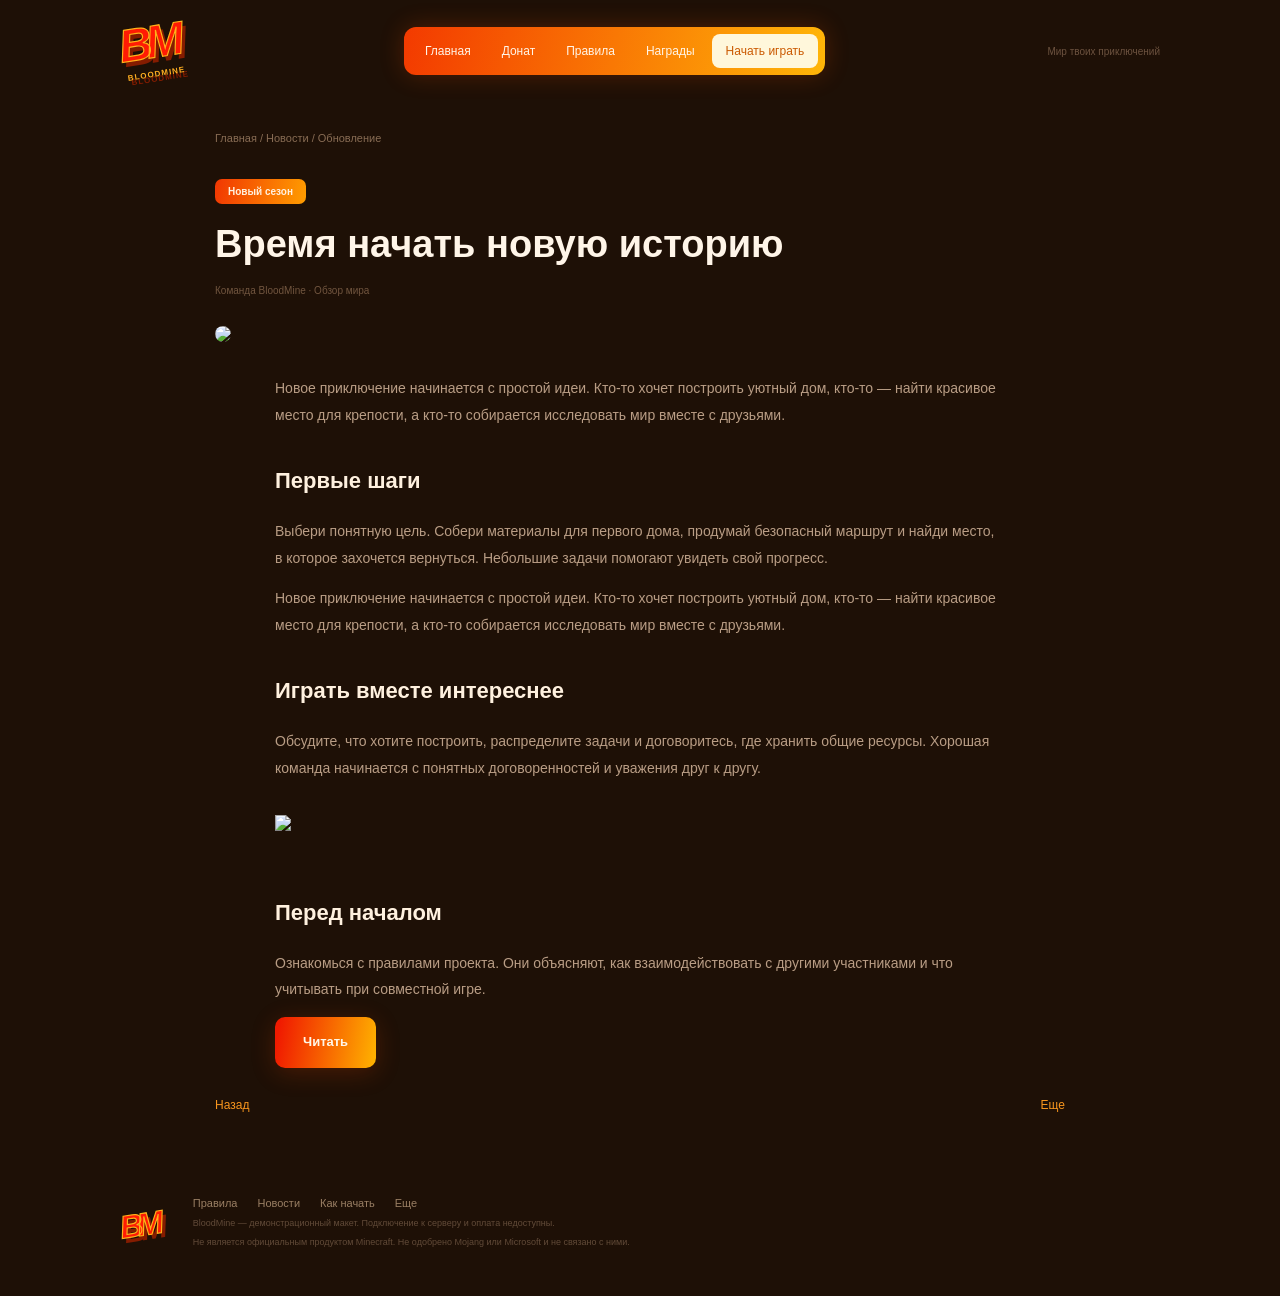
==== article.html @ bfaedbaf "first commit" ====
<!DOCTYPE html>
<html lang="en">
<head>
  <meta charset="UTF-8">
  <title>Главная</title>
  <meta name="description" content="Лучший Minecraft сервер. Minecraft сервер, играть Minecraft, сервер Minecraft, лучший сервер.">
  <meta name="keywords" content="minecraft, сервер, сервер майнкрафт, майнкрафт сервер, лучший сервер, донат, minecraft сервер">
  <script src="assets/js/catalog.js"></script>
  <script src="assets/js/widgets.js"></script>
  <link rel="stylesheet" href="assets/css/components.css">
  <link rel="stylesheet" href="assets/css/styles.css">
</head>
<body>
    <div class="header wrap">
      <a class="logo" href="index.html">BM<span>BLOODMINE</span></a>
      <div class="nav">
        <a href="index.html">Главная</a><a href="index.html#shop">Донат</a><a href="rules.html">Правила</a><a href="rewards.html">Награды</a>
        <a class="nav-light" href="how-to-play.html">Начать играть</a>
      </div>
      <div class="header-note">Мир твоих приключений</div>
    </div>
    <div class="wrap article-page"><div class="breadcrumbs"><a href="index.html">Главная</a> / <a href="news.html">Новости</a> / Обновление</div><span class="pill">Новый сезон</span><h2>Время начать новую историю</h2><p class="article-meta">Команда BloodMine · Обзор мира</p><img class="article-cover" src="assets/images/season.png"><div class="article-body"><p>Новое приключение начинается с простой идеи. Кто-то хочет построить уютный дом, кто-то — найти красивое место для крепости, а кто-то собирается исследовать мир вместе с друзьями.</p><h4>Первые шаги</h4><p>Выбери понятную цель. Собери материалы для первого дома, продумай безопасный маршрут и найди место, в которое захочется вернуться. Небольшие задачи помогают увидеть свой прогресс.</p><p>Новое приключение начинается с простой идеи. Кто-то хочет построить уютный дом, кто-то — найти красивое место для крепости, а кто-то собирается исследовать мир вместе с друзьями.</p><h4>Играть вместе интереснее</h4><p>Обсудите, что хотите построить, распределите задачи и договоритесь, где хранить общие ресурсы. Хорошая команда начинается с понятных договоренностей и уважения друг к другу.</p><img src="assets/images/world.png"><h4>Перед началом</h4><p>Ознакомься с правилами проекта. Они объясняют, как взаимодействовать с другими участниками и что учитывать при совместной игре.</p><a class="orange" href="rules.html">Читать</a></div><div class="article-bottom"><a href="news.html">Назад</a><a href="index.html#shop">Еще</a></div></div>
    <div class="footer wrap">
      <a class="logo small-logo" href="index.html">BM</a>
      <div><div class="footer-links"><a href="rules.html">Правила</a><a href="news.html">Новости</a><a href="how-to-play.html">Как начать</a><a href="archive.html">Еще</a></div>
      <p>BloodMine — демонстрационный макет. Подключение к серверу и оплата недоступны.</p>
      <p>Не является официальным продуктом Minecraft. Не одобрено Mojang или Microsoft и не связано с ними.</p></div>
    </div>
    <div class="overlay" id="dialog"><div class="modal"><div class="modal-close" onclick="closeDialog()">×</div><div class="pill">BloodMine</div><h2 id="dialog-title">Информация</h2><p id="dialog-text"></p><button class="orange" onclick="closeDialog()">Понятно</button></div></div>
    <div class="toast" id="toast"></div>
    <script src="assets/js/app.js"></script><script src="assets/js/effects.js"></script>
</body>
</html>
---- assets/css/components.css ----
.container {
    width: 960px;
    margin: 0 auto;
}

.card {
    padding: 15px;
}

.button {
    color: #fff;
    background: orange;
}

.inventory-slot-0 {
    padding: 4px;
    margin: 0px;
    border: 1px solid #392414;
    border-radius: 0px;
    background-position: 0px 0px;
}

.inventory-slot-1 {
    padding: 5px;
    margin: 1px;
    border: 1px solid #392414;
    border-radius: 1px;
    background-position: 1px 1px;
}

.inventory-slot-2 {
    padding: 6px;
    margin: 2px;
    border: 1px solid #392414;
    border-radius: 2px;
    background-position: 2px 2px;
}

.inventory-slot-3 {
    padding: 7px;
    margin: 3px;
    border: 1px solid #392414;
    border-radius: 3px;
    background-position: 3px 3px;
}

.inventory-slot-4 {
    padding: 8px;
    margin: 4px;
    border: 1px solid #392414;
    border-radius: 4px;
    background-position: 4px 4px;
}

.inventory-slot-5 {
    padding: 9px;
    margin: 5px;
    border: 1px solid #392414;
    border-radius: 5px;
    background-position: 5px 5px;
}

.inventory-slot-6 {
    padding: 10px;
    margin: 0px;
    border: 1px solid #392414;
    border-radius: 6px;
    background-position: 6px 6px;
}

.inventory-slot-7 {
    padding: 11px;
    margin: 1px;
    border: 1px solid #392414;
    border-radius: 7px;
    background-position: 7px 7px;
}

.inventory-slot-8 {
    padding: 4px;
    margin: 2px;
    border: 1px solid #392414;
    border-radius: 8px;
    background-position: 8px 8px;
}

.inventory-slot-9 {
    padding: 5px;
    margin: 3px;
    border: 1px solid #392414;
    border-radius: 9px;
    background-position: 9px 9px;
}

.inventory-slot-10 {
    padding: 6px;
    margin: 4px;
    border: 1px solid #392414;
    border-radius: 10px;
    background-position: 10px 10px;
}

.inventory-slot-11 {
    padding: 7px;
    margin: 5px;
    border: 1px solid #392414;
    border-radius: 11px;
    background-position: 11px 11px;
}

.inventory-slot-12 {
    padding: 8px;
    margin: 0px;
    border: 1px solid #392414;
    border-radius: 12px;
    background-position: 12px 12px;
}

.inventory-slot-13 {
    padding: 9px;
    margin: 1px;
    border: 1px solid #392414;
    border-radius: 13px;
    background-position: 13px 13px;
}

.inventory-slot-14 {
    padding: 10px;
    margin: 2px;
    border: 1px solid #392414;
    border-radius: 0px;
    background-position: 14px 14px;
}

.inventory-slot-15 {
    padding: 11px;
    margin: 3px;
    border: 1px solid #392414;
    border-radius: 1px;
    background-position: 15px 15px;
}

.inventory-slot-16 {
    padding: 4px;
    margin: 4px;
    border: 1px solid #392414;
    border-radius: 2px;
    background-position: 16px 16px;
}

.inventory-slot-17 {
    padding: 5px;
    margin: 5px;
    border: 1px solid #392414;
    border-radius: 3px;
    background-position: 17px 17px;
}

.inventory-slot-18 {
    padding: 6px;
    margin: 0px;
    border: 1px solid #392414;
    border-radius: 4px;
    background-position: 18px 18px;
}

.inventory-slot-19 {
    padding: 7px;
    margin: 1px;
    border: 1px solid #392414;
    border-radius: 5px;
    background-position: 19px 19px;
}

.inventory-slot-20 {
    padding: 8px;
    margin: 2px;
    border: 1px solid #392414;
    border-radius: 6px;
    background-position: 20px 20px;
}

.inventory-slot-21 {
    padding: 9px;
    margin: 3px;
    border: 1px solid #392414;
    border-radius: 7px;
    background-position: 21px 21px;
}

.inventory-slot-22 {
    padding: 10px;
    margin: 4px;
    border: 1px solid #392414;
    border-radius: 8px;
    background-position: 22px 22px;
}

.inventory-slot-23 {
    padding: 11px;
    margin: 5px;
    border: 1px solid #392414;
    border-radius: 9px;
    background-position: 23px 23px;
}

.inventory-slot-24 {
    padding: 4px;
    margin: 0px;
    border: 1px solid #392414;
    border-radius: 10px;
    background-position: 24px 24px;
}

.inventory-slot-25 {
    padding: 5px;
    margin: 1px;
    border: 1px solid #392414;
    border-radius: 11px;
    background-position: 25px 25px;
}

.inventory-slot-26 {
    padding: 6px;
    margin: 2px;
    border: 1px solid #392414;
    border-radius: 12px;
    background-position: 26px 26px;
}

.inventory-slot-27 {
    padding: 7px;
    margin: 3px;
    border: 1px solid #392414;
    border-radius: 13px;
    background-position: 27px 27px;
}

.inventory-slot-28 {
    padding: 8px;
    margin: 4px;
    border: 1px solid #392414;
    border-radius: 0px;
    background-position: 28px 28px;
}

.inventory-slot-29 {
    padding: 9px;
    margin: 5px;
    border: 1px solid #392414;
    border-radius: 1px;
    background-position: 29px 29px;
}

.inventory-slot-30 {
    padding: 10px;
    margin: 0px;
    border: 1px solid #392414;
    border-radius: 2px;
    background-position: 30px 30px;
}

.inventory-slot-31 {
    padding: 11px;
    margin: 1px;
    border: 1px solid #392414;
    border-radius: 3px;
    background-position: 31px 31px;
}

.inventory-slot-32 {
    padding: 4px;
    margin: 2px;
    border: 1px solid #392414;
    border-radius: 4px;
    background-position: 32px 32px;
}

.inventory-slot-33 {
    padding: 5px;
    margin: 3px;
    border: 1px solid #392414;
    border-radius: 5px;
    background-position: 33px 33px;
}

.inventory-slot-34 {
    padding: 6px;
    margin: 4px;
    border: 1px solid #392414;
    border-radius: 6px;
    background-position: 34px 34px;
}

.inventory-slot-35 {
    padding: 7px;
    margin: 5px;
    border: 1px solid #392414;
    border-radius: 7px;
    background-position: 35px 35px;
}

.inventory-slot-36 {
    padding: 8px;
    margin: 0px;
    border: 1px solid #392414;
    border-radius: 8px;
    background-position: 36px 36px;
}

.inventory-slot-37 {
    padding: 9px;
    margin: 1px;
    border: 1px solid #392414;
    border-radius: 9px;
    background-position: 37px 37px;
}

.inventory-slot-38 {
    padding: 10px;
    margin: 2px;
    border: 1px solid #392414;
    border-radius: 10px;
    background-position: 38px 38px;
}

.inventory-slot-39 {
    padding: 11px;
    margin: 3px;
    border: 1px solid #392414;
    border-radius: 11px;
    background-position: 39px 39px;
}

.inventory-slot-40 {
    padding: 4px;
    margin: 4px;
    border: 1px solid #392414;
    border-radius: 12px;
    background-position: 40px 40px;
}

.inventory-slot-41 {
    padding: 5px;
    margin: 5px;
    border: 1px solid #392414;
    border-radius: 13px;
    background-position: 41px 41px;
}

.inventory-slot-42 {
    padding: 6px;
    margin: 0px;
    border: 1px solid #392414;
    border-radius: 0px;
    background-position: 42px 42px;
}

.inventory-slot-43 {
    padding: 7px;
    margin: 1px;
    border: 1px solid #392414;
    border-radius: 1px;
    background-position: 43px 43px;
}

.inventory-slot-44 {
    padding: 8px;
    margin: 2px;
    border: 1px solid #392414;
    border-radius: 2px;
    background-position: 44px 44px;
}

.inventory-slot-45 {
    padding: 9px;
    margin: 3px;
    border: 1px solid #392414;
    border-radius: 3px;
    background-position: 45px 45px;
}

.inventory-slot-46 {
    padding: 10px;
    margin: 4px;
    border: 1px solid #392414;
    border-radius: 4px;
    background-position: 46px 46px;
}

.inventory-slot-47 {
    padding: 11px;
    margin: 5px;
    border: 1px solid #392414;
    border-radius: 5px;
    background-position: 47px 47px;
}

.inventory-slot-48 {
    padding: 4px;
    margin: 0px;
    border: 1px solid #392414;
    border-radius: 6px;
    background-position: 48px 48px;
}

.inventory-slot-49 {
    padding: 5px;
    margin: 1px;
    border: 1px solid #392414;
    border-radius: 7px;
    background-position: 49px 49px;
}

.inventory-slot-50 {
    padding: 6px;
    margin: 2px;
    border: 1px solid #392414;
    border-radius: 8px;
    background-position: 50px 50px;
}

.inventory-slot-51 {
    padding: 7px;
    margin: 3px;
    border: 1px solid #392414;
    border-radius: 9px;
    background-position: 51px 51px;
}

.inventory-slot-52 {
    padding: 8px;
    margin: 4px;
    border: 1px solid #392414;
    border-radius: 10px;
    background-position: 52px 52px;
}

.inventory-slot-53 {
    padding: 9px;
    margin: 5px;
    border: 1px solid #392414;
    border-radius: 11px;
    background-position: 53px 53px;
}

.inventory-slot-54 {
    padding: 10px;
    margin: 0px;
    border: 1px solid #392414;
    border-radius: 12px;
    background-position: 54px 54px;
}

.inventory-slot-55 {
    padding: 11px;
    margin: 1px;
    border: 1px solid #392414;
    border-radius: 13px;
    background-position: 55px 55px;
}

.inventory-slot-56 {
    padding: 4px;
    margin: 2px;
    border: 1px solid #392414;
    border-radius: 0px;
    background-position: 56px 56px;
}

.inventory-slot-57 {
    padding: 5px;
    margin: 3px;
    border: 1px solid #392414;
    border-radius: 1px;
    background-position: 57px 57px;
}

.inventory-slot-58 {
    padding: 6px;
    margin: 4px;
    border: 1px solid #392414;
    border-radius: 2px;
    background-position: 58px 58px;
}

.inventory-slot-59 {
    padding: 7px;
    margin: 5px;
    border: 1px solid #392414;
    border-radius: 3px;
    background-position: 59px 59px;
}

.inventory-slot-60 {
    padding: 8px;
    margin: 0px;
    border: 1px solid #392414;
    border-radius: 4px;
    background-position: 60px 60px;
}

.inventory-slot-61 {
    padding: 9px;
    margin: 1px;
    border: 1px solid #392414;
    border-radius: 5px;
    background-position: 61px 61px;
}

.inventory-slot-62 {
    padding: 10px;
    margin: 2px;
    border: 1px solid #392414;
    border-radius: 6px;
    background-position: 62px 62px;
}

.inventory-slot-63 {
    padding: 11px;
    margin: 3px;
    border: 1px solid #392414;
    border-radius: 7px;
    background-position: 63px 63px;
}

.inventory-slot-64 {
    padding: 4px;
    margin: 4px;
    border: 1px solid #392414;
    border-radius: 8px;
    background-position: 64px 64px;
}

.inventory-slot-65 {
    padding: 5px;
    margin: 5px;
    border: 1px solid #392414;
    border-radius: 9px;
    background-position: 65px 65px;
}

.inventory-slot-66 {
    padding: 6px;
    margin: 0px;
    border: 1px solid #392414;
    border-radius: 10px;
    background-position: 66px 66px;
}

.inventory-slot-67 {
    padding: 7px;
    margin: 1px;
    border: 1px solid #392414;
    border-radius: 11px;
    background-position: 67px 67px;
}

.inventory-slot-68 {
    padding: 8px;
    margin: 2px;
    border: 1px solid #392414;
    border-radius: 12px;
    background-position: 68px 68px;
}

.inventory-slot-69 {
    padding: 9px;
    margin: 3px;
    border: 1px solid #392414;
    border-radius: 13px;
    background-position: 69px 69px;
}

.inventory-slot-70 {
    padding: 10px;
    margin: 4px;
    border: 1px solid #392414;
    border-radius: 0px;
    background-position: 70px 70px;
}

.inventory-slot-71 {
    padding: 11px;
    margin: 5px;
    border: 1px solid #392414;
    border-radius: 1px;
    background-position: 71px 71px;
}

.inventory-slot-72 {
    padding: 4px;
    margin: 0px;
    border: 1px solid #392414;
    border-radius: 2px;
    background-position: 72px 72px;
}

.inventory-slot-73 {
    padding: 5px;
    margin: 1px;
    border: 1px solid #392414;
    border-radius: 3px;
    background-position: 73px 73px;
}

.inventory-slot-74 {
    padding: 6px;
    margin: 2px;
    border: 1px solid #392414;
    border-radius: 4px;
    background-position: 74px 74px;
}

.inventory-slot-75 {
    padding: 7px;
    margin: 3px;
    border: 1px solid #392414;
    border-radius: 5px;
    background-position: 75px 75px;
}

.inventory-slot-76 {
    padding: 8px;
    margin: 4px;
    border: 1px solid #392414;
    border-radius: 6px;
    background-position: 76px 76px;
}

.inventory-slot-77 {
    padding: 9px;
    margin: 5px;
    border: 1px solid #392414;
    border-radius: 7px;
    background-position: 77px 77px;
}

.inventory-slot-78 {
    padding: 10px;
    margin: 0px;
    border: 1px solid #392414;
    border-radius: 8px;
    background-position: 78px 78px;
}

.inventory-slot-79 {
    padding: 11px;
    margin: 1px;
    border: 1px solid #392414;
    border-radius: 9px;
    background-position: 79px 79px;
}

.inventory-slot-80 {
    padding: 4px;
    margin: 2px;
    border: 1px solid #392414;
    border-radius: 10px;
    background-position: 80px 0px;
}

.inventory-slot-81 {
    padding: 5px;
    margin: 3px;
    border: 1px solid #392414;
    border-radius: 11px;
    background-position: 81px 1px;
}

.inventory-slot-82 {
    padding: 6px;
    margin: 4px;
    border: 1px solid #392414;
    border-radius: 12px;
    background-position: 82px 2px;
}

.inventory-slot-83 {
    padding: 7px;
    margin: 5px;
    border: 1px solid #392414;
    border-radius: 13px;
    background-position: 83px 3px;
}

.inventory-slot-84 {
    padding: 8px;
    margin: 0px;
    border: 1px solid #392414;
    border-radius: 0px;
    background-position: 84px 4px;
}

.inventory-slot-85 {
    padding: 9px;
    margin: 1px;
    border: 1px solid #392414;
    border-radius: 1px;
    background-position: 85px 5px;
}

.inventory-slot-86 {
    padding: 10px;
    margin: 2px;
    border: 1px solid #392414;
    border-radius: 2px;
    background-position: 86px 6px;
}

.inventory-slot-87 {
    padding: 11px;
    margin: 3px;
    border: 1px solid #392414;
    border-radius: 3px;
    background-position: 87px 7px;
}

.inventory-slot-88 {
    padding: 4px;
    margin: 4px;
    border: 1px solid #392414;
    border-radius: 4px;
    background-position: 88px 8px;
}

.inventory-slot-89 {
    padding: 5px;
    margin: 5px;
    border: 1px solid #392414;
    border-radius: 5px;
    background-position: 89px 9px;
}

.inventory-slot-90 {
    padding: 6px;
    margin: 0px;
    border: 1px solid #392414;
    border-radius: 6px;
    background-position: 90px 10px;
}

.inventory-slot-91 {
    padding: 7px;
    margin: 1px;
    border: 1px solid #392414;
    border-radius: 7px;
    background-position: 91px 11px;
}

.inventory-slot-92 {
    padding: 8px;
    margin: 2px;
    border: 1px solid #392414;
    border-radius: 8px;
    background-position: 92px 12px;
}

.inventory-slot-93 {
    padding: 9px;
    margin: 3px;
    border: 1px solid #392414;
    border-radius: 9px;
    background-position: 93px 13px;
}

.inventory-slot-94 {
    padding: 10px;
    margin: 4px;
    border: 1px solid #392414;
    border-radius: 10px;
    background-position: 94px 14px;
}

.inventory-slot-95 {
    padding: 11px;
    margin: 5px;
    border: 1px solid #392414;
    border-radius: 11px;
    background-position: 95px 15px;
}

.inventory-slot-96 {
    padding: 4px;
    margin: 0px;
    border: 1px solid #392414;
    border-radius: 12px;
    background-position: 96px 16px;
}

.inventory-slot-97 {
    padding: 5px;
    margin: 1px;
    border: 1px solid #392414;
    border-radius: 13px;
    background-position: 97px 17px;
}

.inventory-slot-98 {
    padding: 6px;
    margin: 2px;
    border: 1px solid #392414;
    border-radius: 0px;
    background-position: 98px 18px;
}

.inventory-slot-99 {
    padding: 7px;
    margin: 3px;
    border: 1px solid #392414;
    border-radius: 1px;
    background-position: 99px 19px;
}

.inventory-slot-100 {
    padding: 8px;
    margin: 4px;
    border: 1px solid #392414;
    border-radius: 2px;
    background-position: 100px 20px;
}

.inventory-slot-101 {
    padding: 9px;
    margin: 5px;
    border: 1px solid #392414;
    border-radius: 3px;
    background-position: 101px 21px;
}

.inventory-slot-102 {
    padding: 10px;
    margin: 0px;
    border: 1px solid #392414;
    border-radius: 4px;
    background-position: 102px 22px;
}

.inventory-slot-103 {
    padding: 11px;
    margin: 1px;
    border: 1px solid #392414;
    border-radius: 5px;
    background-position: 103px 23px;
}

.inventory-slot-104 {
    padding: 4px;
    margin: 2px;
    border: 1px solid #392414;
    border-radius: 6px;
    background-position: 104px 24px;
}

.inventory-slot-105 {
    padding: 5px;
    margin: 3px;
    border: 1px solid #392414;
    border-radius: 7px;
    background-position: 105px 25px;
}

.inventory-slot-106 {
    padding: 6px;
    margin: 4px;
    border: 1px solid #392414;
    border-radius: 8px;
    background-position: 106px 26px;
}

.inventory-slot-107 {
    padding: 7px;
    margin: 5px;
    border: 1px solid #392414;
    border-radius: 9px;
    background-position: 107px 27px;
}

.inventory-slot-108 {
    padding: 8px;
    margin: 0px;
    border: 1px solid #392414;
    border-radius: 10px;
    background-position: 108px 28px;
}

.inventory-slot-109 {
    padding: 9px;
    margin: 1px;
    border: 1px solid #392414;
    border-radius: 11px;
    background-position: 109px 29px;
}

.inventory-slot-110 {
    padding: 10px;
    margin: 2px;
    border: 1px solid #392414;
    border-radius: 12px;
    background-position: 110px 30px;
}

.inventory-slot-111 {
    padding: 11px;
    margin: 3px;
    border: 1px solid #392414;
    border-radius: 13px;
    background-position: 111px 31px;
}

.inventory-slot-112 {
    padding: 4px;
    margin: 4px;
    border: 1px solid #392414;
    border-radius: 0px;
    background-position: 112px 32px;
}

.inventory-slot-113 {
    padding: 5px;
    margin: 5px;
    border: 1px solid #392414;
    border-radius: 1px;
    background-position: 113px 33px;
}

.inventory-slot-114 {
    padding: 6px;
    margin: 0px;
    border: 1px solid #392414;
    border-radius: 2px;
    background-position: 114px 34px;
}

.inventory-slot-115 {
    padding: 7px;
    margin: 1px;
    border: 1px solid #392414;
    border-radius: 3px;
    background-position: 115px 35px;
}

.inventory-slot-116 {
    padding: 8px;
    margin: 2px;
    border: 1px solid #392414;
    border-radius: 4px;
    background-position: 116px 36px;
}

.inventory-slot-117 {
    padding: 9px;
    margin: 3px;
    border: 1px solid #392414;
    border-radius: 5px;
    background-position: 117px 37px;
}

.inventory-slot-118 {
    padding: 10px;
    margin: 4px;
    border: 1px solid #392414;
    border-radius: 6px;
    background-position: 118px 38px;
}

.inventory-slot-119 {
    padding: 11px;
    margin: 5px;
    border: 1px solid #392414;
    border-radius: 7px;
    background-position: 119px 39px;
}

.inventory-slot-120 {
    padding: 4px;
    margin: 0px;
    border: 1px solid #392414;
    border-radius: 8px;
    background-position: 0px 40px;
}

.inventory-slot-121 {
    padding: 5px;
    margin: 1px;
    border: 1px solid #392414;
    border-radius: 9px;
    background-position: 1px 41px;
}

.inventory-slot-122 {
    padding: 6px;
    margin: 2px;
    border: 1px solid #392414;
    border-radius: 10px;
    background-position: 2px 42px;
}

.inventory-slot-123 {
    padding: 7px;
    margin: 3px;
    border: 1px solid #392414;
    border-radius: 11px;
    background-position: 3px 43px;
}

.inventory-slot-124 {
    padding: 8px;
    margin: 4px;
    border: 1px solid #392414;
    border-radius: 12px;
    background-position: 4px 44px;
}

.inventory-slot-125 {
    padding: 9px;
    margin: 5px;
    border: 1px solid #392414;
    border-radius: 13px;
    background-position: 5px 45px;
}

.inventory-slot-126 {
    padding: 10px;
    margin: 0px;
    border: 1px solid #392414;
    border-radius: 0px;
    background-position: 6px 46px;
}

.inventory-slot-127 {
    padding: 11px;
    margin: 1px;
    border: 1px solid #392414;
    border-radius: 1px;
    background-position: 7px 47px;
}

.inventory-slot-128 {
    padding: 4px;
    margin: 2px;
    border: 1px solid #392414;
    border-radius: 2px;
    background-position: 8px 48px;
}

.inventory-slot-129 {
    padding: 5px;
    margin: 3px;
    border: 1px solid #392414;
    border-radius: 3px;
    background-position: 9px 49px;
}

.inventory-slot-130 {
    padding: 6px;
    margin: 4px;
    border: 1px solid #392414;
    border-radius: 4px;
    background-position: 10px 50px;
}

.inventory-slot-131 {
    padding: 7px;
    margin: 5px;
    border: 1px solid #392414;
    border-radius: 5px;
    background-position: 11px 51px;
}

.inventory-slot-132 {
    padding: 8px;
    margin: 0px;
    border: 1px solid #392414;
    border-radius: 6px;
    background-position: 12px 52px;
}

.inventory-slot-133 {
    padding: 9px;
    margin: 1px;
    border: 1px solid #392414;
    border-radius: 7px;
    background-position: 13px 53px;
}

.inventory-slot-134 {
    padding: 10px;
    margin: 2px;
    border: 1px solid #392414;
    border-radius: 8px;
    background-position: 14px 54px;
}

.inventory-slot-135 {
    padding: 11px;
    margin: 3px;
    border: 1px solid #392414;
    border-radius: 9px;
    background-position: 15px 55px;
}

.inventory-slot-136 {
    padding: 4px;
    margin: 4px;
    border: 1px solid #392414;
    border-radius: 10px;
    background-position: 16px 56px;
}

.inventory-slot-137 {
    padding: 5px;
    margin: 5px;
    border: 1px solid #392414;
    border-radius: 11px;
    background-position: 17px 57px;
}

.inventory-slot-138 {
    padding: 6px;
    margin: 0px;
    border: 1px solid #392414;
    border-radius: 12px;
    background-position: 18px 58px;
}

.inventory-slot-139 {
    padding: 7px;
    margin: 1px;
    border: 1px solid #392414;
    border-radius: 13px;
    background-position: 19px 59px;
}

.inventory-slot-140 {
    padding: 8px;
    margin: 2px;
    border: 1px solid #392414;
    border-radius: 0px;
    background-position: 20px 60px;
}

.inventory-slot-141 {
    padding: 9px;
    margin: 3px;
    border: 1px solid #392414;
    border-radius: 1px;
    background-position: 21px 61px;
}

.inventory-slot-142 {
    padding: 10px;
    margin: 4px;
    border: 1px solid #392414;
    border-radius: 2px;
    background-position: 22px 62px;
}

.inventory-slot-143 {
    padding: 11px;
    margin: 5px;
    border: 1px solid #392414;
    border-radius: 3px;
    background-position: 23px 63px;
}

.inventory-slot-144 {
    padding: 4px;
    margin: 0px;
    border: 1px solid #392414;
    border-radius: 4px;
    background-position: 24px 64px;
}

.inventory-slot-145 {
    padding: 5px;
    margin: 1px;
    border: 1px solid #392414;
    border-radius: 5px;
    background-position: 25px 65px;
}

.inventory-slot-146 {
    padding: 6px;
    margin: 2px;
    border: 1px solid #392414;
    border-radius: 6px;
    background-position: 26px 66px;
}

.inventory-slot-147 {
    padding: 7px;
    margin: 3px;
    border: 1px solid #392414;
    border-radius: 7px;
    background-position: 27px 67px;
}

.inventory-slot-148 {
    padding: 8px;
    margin: 4px;
    border: 1px solid #392414;
    border-radius: 8px;
    background-position: 28px 68px;
}

.inventory-slot-149 {
    padding: 9px;
    margin: 5px;
    border: 1px solid #392414;
    border-radius: 9px;
    background-position: 29px 69px;
}

.inventory-slot-150 {
    padding: 10px;
    margin: 0px;
    border: 1px solid #392414;
    border-radius: 10px;
    background-position: 30px 70px;
}

.inventory-slot-151 {
    padding: 11px;
    margin: 1px;
    border: 1px solid #392414;
    border-radius: 11px;
    background-position: 31px 71px;
}

.inventory-slot-152 {
    padding: 4px;
    margin: 2px;
    border: 1px solid #392414;
    border-radius: 12px;
    background-position: 32px 72px;
}

.inventory-slot-153 {
    padding: 5px;
    margin: 3px;
    border: 1px solid #392414;
    border-radius: 13px;
    background-position: 33px 73px;
}

.inventory-slot-154 {
    padding: 6px;
    margin: 4px;
    border: 1px solid #392414;
    border-radius: 0px;
    background-position: 34px 74px;
}

.inventory-slot-155 {
    padding: 7px;
    margin: 5px;
    border: 1px solid #392414;
    border-radius: 1px;
    background-position: 35px 75px;
}

.inventory-slot-156 {
    padding: 8px;
    margin: 0px;
    border: 1px solid #392414;
    border-radius: 2px;
    background-position: 36px 76px;
}

.inventory-slot-157 {
    padding: 9px;
    margin: 1px;
    border: 1px solid #392414;
    border-radius: 3px;
    background-position: 37px 77px;
}

.inventory-slot-158 {
    padding: 10px;
    margin: 2px;
    border: 1px solid #392414;
    border-radius: 4px;
    background-position: 38px 78px;
}

.inventory-slot-159 {
    padding: 11px;
    margin: 3px;
    border: 1px solid #392414;
    border-radius: 5px;
    background-position: 39px 79px;
}

.inventory-slot-160 {
    padding: 4px;
    margin: 4px;
    border: 1px solid #392414;
    border-radius: 6px;
    background-position: 40px 0px;
}

.inventory-slot-161 {
    padding: 5px;
    margin: 5px;
    border: 1px solid #392414;
    border-radius: 7px;
    background-position: 41px 1px;
}

.inventory-slot-162 {
    padding: 6px;
    margin: 0px;
    border: 1px solid #392414;
    border-radius: 8px;
    background-position: 42px 2px;
}

.inventory-slot-163 {
    padding: 7px;
    margin: 1px;
    border: 1px solid #392414;
    border-radius: 9px;
    background-position: 43px 3px;
}

.inventory-slot-164 {
    padding: 8px;
    margin: 2px;
    border: 1px solid #392414;
    border-radius: 10px;
    background-position: 44px 4px;
}

.inventory-slot-165 {
    padding: 9px;
    margin: 3px;
    border: 1px solid #392414;
    border-radius: 11px;
    background-position: 45px 5px;
}

.inventory-slot-166 {
    padding: 10px;
    margin: 4px;
    border: 1px solid #392414;
    border-radius: 12px;
    background-position: 46px 6px;
}

.inventory-slot-167 {
    padding: 11px;
    margin: 5px;
    border: 1px solid #392414;
    border-radius: 13px;
    background-position: 47px 7px;
}

.inventory-slot-168 {
    padding: 4px;
    margin: 0px;
    border: 1px solid #392414;
    border-radius: 0px;
    background-position: 48px 8px;
}

.inventory-slot-169 {
    padding: 5px;
    margin: 1px;
    border: 1px solid #392414;
    border-radius: 1px;
    background-position: 49px 9px;
}

.inventory-slot-170 {
    padding: 6px;
    margin: 2px;
    border: 1px solid #392414;
    border-radius: 2px;
    background-position: 50px 10px;
}

.inventory-slot-171 {
    padding: 7px;
    margin: 3px;
    border: 1px solid #392414;
    border-radius: 3px;
    background-position: 51px 11px;
}

.inventory-slot-172 {
    padding: 8px;
    margin: 4px;
    border: 1px solid #392414;
    border-radius: 4px;
    background-position: 52px 12px;
}

.inventory-slot-173 {
    padding: 9px;
    margin: 5px;
    border: 1px solid #392414;
    border-radius: 5px;
    background-position: 53px 13px;
}

.inventory-slot-174 {
    padding: 10px;
    margin: 0px;
    border: 1px solid #392414;
    border-radius: 6px;
    background-position: 54px 14px;
}

.inventory-slot-175 {
    padding: 11px;
    margin: 1px;
    border: 1px solid #392414;
    border-radius: 7px;
    background-position: 55px 15px;
}

.inventory-slot-176 {
    padding: 4px;
    margin: 2px;
    border: 1px solid #392414;
    border-radius: 8px;
    background-position: 56px 16px;
}

.inventory-slot-177 {
    padding: 5px;
    margin: 3px;
    border: 1px solid #392414;
    border-radius: 9px;
    background-position: 57px 17px;
}

.inventory-slot-178 {
    padding: 6px;
    margin: 4px;
    border: 1px solid #392414;
    border-radius: 10px;
    background-position: 58px 18px;
}

.inventory-slot-179 {
    padding: 7px;
    margin: 5px;
    border: 1px solid #392414;
    border-radius: 11px;
    background-position: 59px 19px;
}

.inventory-slot-180 {
    padding: 8px;
    margin: 0px;
    border: 1px solid #392414;
    border-radius: 12px;
    background-position: 60px 20px;
}

.inventory-slot-181 {
    padding: 9px;
    margin: 1px;
    border: 1px solid #392414;
    border-radius: 13px;
    background-position: 61px 21px;
}

.inventory-slot-182 {
    padding: 10px;
    margin: 2px;
    border: 1px solid #392414;
    border-radius: 0px;
    background-position: 62px 22px;
}

.inventory-slot-183 {
    padding: 11px;
    margin: 3px;
    border: 1px solid #392414;
    border-radius: 1px;
    background-position: 63px 23px;
}

.inventory-slot-184 {
    padding: 4px;
    margin: 4px;
    border: 1px solid #392414;
    border-radius: 2px;
    background-position: 64px 24px;
}

.inventory-slot-185 {
    padding: 5px;
    margin: 5px;
    border: 1px solid #392414;
    border-radius: 3px;
    background-position: 65px 25px;
}

.inventory-slot-186 {
    padding: 6px;
    margin: 0px;
    border: 1px solid #392414;
    border-radius: 4px;
    background-position: 66px 26px;
}

.inventory-slot-187 {
    padding: 7px;
    margin: 1px;
    border: 1px solid #392414;
    border-radius: 5px;
    background-position: 67px 27px;
}

.inventory-slot-188 {
    padding: 8px;
    margin: 2px;
    border: 1px solid #392414;
    border-radius: 6px;
    background-position: 68px 28px;
}

.inventory-slot-189 {
    padding: 9px;
    margin: 3px;
    border: 1px solid #392414;
    border-radius: 7px;
    background-position: 69px 29px;
}

.inventory-slot-190 {
    padding: 10px;
    margin: 4px;
    border: 1px solid #392414;
    border-radius: 8px;
    background-position: 70px 30px;
}

.inventory-slot-191 {
    padding: 11px;
    margin: 5px;
    border: 1px solid #392414;
    border-radius: 9px;
    background-position: 71px 31px;
}

.inventory-slot-192 {
    padding: 4px;
    margin: 0px;
    border: 1px solid #392414;
    border-radius: 10px;
    background-position: 72px 32px;
}

.inventory-slot-193 {
    padding: 5px;
    margin: 1px;
    border: 1px solid #392414;
    border-radius: 11px;
    background-position: 73px 33px;
}

.inventory-slot-194 {
    padding: 6px;
    margin: 2px;
    border: 1px solid #392414;
    border-radius: 12px;
    background-position: 74px 34px;
}

.inventory-slot-195 {
    padding: 7px;
    margin: 3px;
    border: 1px solid #392414;
    border-radius: 13px;
    background-position: 75px 35px;
}

.inventory-slot-196 {
    padding: 8px;
    margin: 4px;
    border: 1px solid #392414;
    border-radius: 0px;
    background-position: 76px 36px;
}

.inventory-slot-197 {
    padding: 9px;
    margin: 5px;
    border: 1px solid #392414;
    border-radius: 1px;
    background-position: 77px 37px;
}

.inventory-slot-198 {
    padding: 10px;
    margin: 0px;
    border: 1px solid #392414;
    border-radius: 2px;
    background-position: 78px 38px;
}

.inventory-slot-199 {
    padding: 11px;
    margin: 1px;
    border: 1px solid #392414;
    border-radius: 3px;
    background-position: 79px 39px;
}

.inventory-slot-200 {
    padding: 4px;
    margin: 2px;
    border: 1px solid #392414;
    border-radius: 4px;
    background-position: 80px 40px;
}

.inventory-slot-201 {
    padding: 5px;
    margin: 3px;
    border: 1px solid #392414;
    border-radius: 5px;
    background-position: 81px 41px;
}

.inventory-slot-202 {
    padding: 6px;
    margin: 4px;
    border: 1px solid #392414;
    border-radius: 6px;
    background-position: 82px 42px;
}

.inventory-slot-203 {
    padding: 7px;
    margin: 5px;
    border: 1px solid #392414;
    border-radius: 7px;
    background-position: 83px 43px;
}

.inventory-slot-204 {
    padding: 8px;
    margin: 0px;
    border: 1px solid #392414;
    border-radius: 8px;
    background-position: 84px 44px;
}

.inventory-slot-205 {
    padding: 9px;
    margin: 1px;
    border: 1px solid #392414;
    border-radius: 9px;
    background-position: 85px 45px;
}

.inventory-slot-206 {
    padding: 10px;
    margin: 2px;
    border: 1px solid #392414;
    border-radius: 10px;
    background-position: 86px 46px;
}

.inventory-slot-207 {
    padding: 11px;
    margin: 3px;
    border: 1px solid #392414;
    border-radius: 11px;
    background-position: 87px 47px;
}

.inventory-slot-208 {
    padding: 4px;
    margin: 4px;
    border: 1px solid #392414;
    border-radius: 12px;
    background-position: 88px 48px;
}

.inventory-slot-209 {
    padding: 5px;
    margin: 5px;
    border: 1px solid #392414;
    border-radius: 13px;
    background-position: 89px 49px;
}

.inventory-slot-210 {
    padding: 6px;
    margin: 0px;
    border: 1px solid #392414;
    border-radius: 0px;
    background-position: 90px 50px;
}

.inventory-slot-211 {
    padding: 7px;
    margin: 1px;
    border: 1px solid #392414;
    border-radius: 1px;
    background-position: 91px 51px;
}

.inventory-slot-212 {
    padding: 8px;
    margin: 2px;
    border: 1px solid #392414;
    border-radius: 2px;
    background-position: 92px 52px;
}

.inventory-slot-213 {
    padding: 9px;
    margin: 3px;
    border: 1px solid #392414;
    border-radius: 3px;
    background-position: 93px 53px;
}

.inventory-slot-214 {
    padding: 10px;
    margin: 4px;
    border: 1px solid #392414;
    border-radius: 4px;
    background-position: 94px 54px;
}

.inventory-slot-215 {
    padding: 11px;
    margin: 5px;
    border: 1px solid #392414;
    border-radius: 5px;
    background-position: 95px 55px;
}

.inventory-slot-216 {
    padding: 4px;
    margin: 0px;
    border: 1px solid #392414;
    border-radius: 6px;
    background-position: 96px 56px;
}

.inventory-slot-217 {
    padding: 5px;
    margin: 1px;
    border: 1px solid #392414;
    border-radius: 7px;
    background-position: 97px 57px;
}

.inventory-slot-218 {
    padding: 6px;
    margin: 2px;
    border: 1px solid #392414;
    border-radius: 8px;
    background-position: 98px 58px;
}

.inventory-slot-219 {
    padding: 7px;
    margin: 3px;
    border: 1px solid #392414;
    border-radius: 9px;
    background-position: 99px 59px;
}

.inventory-slot-220 {
    padding: 8px;
    margin: 4px;
    border: 1px solid #392414;
    border-radius: 10px;
    background-position: 100px 60px;
}

.inventory-slot-221 {
    padding: 9px;
    margin: 5px;
    border: 1px solid #392414;
    border-radius: 11px;
    background-position: 101px 61px;
}

.inventory-slot-222 {
    padding: 10px;
    margin: 0px;
    border: 1px solid #392414;
    border-radius: 12px;
    background-position: 102px 62px;
}

.inventory-slot-223 {
    padding: 11px;
    margin: 1px;
    border: 1px solid #392414;
    border-radius: 13px;
    background-position: 103px 63px;
}

.inventory-slot-224 {
    padding: 4px;
    margin: 2px;
    border: 1px solid #392414;
    border-radius: 0px;
    background-position: 104px 64px;
}

.inventory-slot-225 {
    padding: 5px;
    margin: 3px;
    border: 1px solid #392414;
    border-radius: 1px;
    background-position: 105px 65px;
}

.inventory-slot-226 {
    padding: 6px;
    margin: 4px;
    border: 1px solid #392414;
    border-radius: 2px;
    background-position: 106px 66px;
}

.inventory-slot-227 {
    padding: 7px;
    margin: 5px;
    border: 1px solid #392414;
    border-radius: 3px;
    background-position: 107px 67px;
}

.inventory-slot-228 {
    padding: 8px;
    margin: 0px;
    border: 1px solid #392414;
    border-radius: 4px;
    background-position: 108px 68px;
}

.inventory-slot-229 {
    padding: 9px;
    margin: 1px;
    border: 1px solid #392414;
    border-radius: 5px;
    background-position: 109px 69px;
}

.inventory-slot-230 {
    padding: 10px;
    margin: 2px;
    border: 1px solid #392414;
    border-radius: 6px;
    background-position: 110px 70px;
}

.inventory-slot-231 {
    padding: 11px;
    margin: 3px;
    border: 1px solid #392414;
    border-radius: 7px;
    background-position: 111px 71px;
}

.inventory-slot-232 {
    padding: 4px;
    margin: 4px;
    border: 1px solid #392414;
    border-radius: 8px;
    background-position: 112px 72px;
}

.inventory-slot-233 {
    padding: 5px;
    margin: 5px;
    border: 1px solid #392414;
    border-radius: 9px;
    background-position: 113px 73px;
}

.inventory-slot-234 {
    padding: 6px;
    margin: 0px;
    border: 1px solid #392414;
    border-radius: 10px;
    background-position: 114px 74px;
}

.inventory-slot-235 {
    padding: 7px;
    margin: 1px;
    border: 1px solid #392414;
    border-radius: 11px;
    background-position: 115px 75px;
}

.inventory-slot-236 {
    padding: 8px;
    margin: 2px;
    border: 1px solid #392414;
    border-radius: 12px;
    background-position: 116px 76px;
}

.inventory-slot-237 {
    padding: 9px;
    margin: 3px;
    border: 1px solid #392414;
    border-radius: 13px;
    background-position: 117px 77px;
}

.inventory-slot-238 {
    padding: 10px;
    margin: 4px;
    border: 1px solid #392414;
    border-radius: 0px;
    background-position: 118px 78px;
}

.inventory-slot-239 {
    padding: 11px;
    margin: 5px;
    border: 1px solid #392414;
    border-radius: 1px;
    background-position: 119px 79px;
}

.inventory-slot-240 {
    padding: 4px;
    margin: 0px;
    border: 1px solid #392414;
    border-radius: 2px;
    background-position: 0px 0px;
}

.inventory-slot-241 {
    padding: 5px;
    margin: 1px;
    border: 1px solid #392414;
    border-radius: 3px;
    background-position: 1px 1px;
}

.inventory-slot-242 {
    padding: 6px;
    margin: 2px;
    border: 1px solid #392414;
    border-radius: 4px;
    background-position: 2px 2px;
}

.inventory-slot-243 {
    padding: 7px;
    margin: 3px;
    border: 1px solid #392414;
    border-radius: 5px;
    background-position: 3px 3px;
}

.inventory-slot-244 {
    padding: 8px;
    margin: 4px;
    border: 1px solid #392414;
    border-radius: 6px;
    background-position: 4px 4px;
}

.inventory-slot-245 {
    padding: 9px;
    margin: 5px;
    border: 1px solid #392414;
    border-radius: 7px;
    background-position: 5px 5px;
}

.inventory-slot-246 {
    padding: 10px;
    margin: 0px;
    border: 1px solid #392414;
    border-radius: 8px;
    background-position: 6px 6px;
}

.inventory-slot-247 {
    padding: 11px;
    margin: 1px;
    border: 1px solid #392414;
    border-radius: 9px;
    background-position: 7px 7px;
}

.inventory-slot-248 {
    padding: 4px;
    margin: 2px;
    border: 1px solid #392414;
    border-radius: 10px;
    background-position: 8px 8px;
}

.inventory-slot-249 {
    padding: 5px;
    margin: 3px;
    border: 1px solid #392414;
    border-radius: 11px;
    background-position: 9px 9px;
}

.inventory-slot-250 {
    padding: 6px;
    margin: 4px;
    border: 1px solid #392414;
    border-radius: 12px;
    background-position: 10px 10px;
}

.inventory-slot-251 {
    padding: 7px;
    margin: 5px;
    border: 1px solid #392414;
    border-radius: 13px;
    background-position: 11px 11px;
}

.inventory-slot-252 {
    padding: 8px;
    margin: 0px;
    border: 1px solid #392414;
    border-radius: 0px;
    background-position: 12px 12px;
}

.inventory-slot-253 {
    padding: 9px;
    margin: 1px;
    border: 1px solid #392414;
    border-radius: 1px;
    background-position: 13px 13px;
}

.inventory-slot-254 {
    padding: 10px;
    margin: 2px;
    border: 1px solid #392414;
    border-radius: 2px;
    background-position: 14px 14px;
}

.inventory-slot-255 {
    padding: 11px;
    margin: 3px;
    border: 1px solid #392414;
    border-radius: 3px;
    background-position: 15px 15px;
}

.inventory-slot-256 {
    padding: 4px;
    margin: 4px;
    border: 1px solid #392414;
    border-radius: 4px;
    background-position: 16px 16px;
}

.inventory-slot-257 {
    padding: 5px;
    margin: 5px;
    border: 1px solid #392414;
    border-radius: 5px;
    background-position: 17px 17px;
}

.inventory-slot-258 {
    padding: 6px;
    margin: 0px;
    border: 1px solid #392414;
    border-radius: 6px;
    background-position: 18px 18px;
}

.inventory-slot-259 {
    padding: 7px;
    margin: 1px;
    border: 1px solid #392414;
    border-radius: 7px;
    background-position: 19px 19px;
}

.inventory-slot-260 {
    padding: 8px;
    margin: 2px;
    border: 1px solid #392414;
    border-radius: 8px;
    background-position: 20px 20px;
}

.inventory-slot-261 {
    padding: 9px;
    margin: 3px;
    border: 1px solid #392414;
    border-radius: 9px;
    background-position: 21px 21px;
}

.inventory-slot-262 {
    padding: 10px;
    margin: 4px;
    border: 1px solid #392414;
    border-radius: 10px;
    background-position: 22px 22px;
}

.inventory-slot-263 {
    padding: 11px;
    margin: 5px;
    border: 1px solid #392414;
    border-radius: 11px;
    background-position: 23px 23px;
}

.inventory-slot-264 {
    padding: 4px;
    margin: 0px;
    border: 1px solid #392414;
    border-radius: 12px;
    background-position: 24px 24px;
}

.inventory-slot-265 {
    padding: 5px;
    margin: 1px;
    border: 1px solid #392414;
    border-radius: 13px;
    background-position: 25px 25px;
}

.inventory-slot-266 {
    padding: 6px;
    margin: 2px;
    border: 1px solid #392414;
    border-radius: 0px;
    background-position: 26px 26px;
}

.inventory-slot-267 {
    padding: 7px;
    margin: 3px;
    border: 1px solid #392414;
    border-radius: 1px;
    background-position: 27px 27px;
}

.inventory-slot-268 {
    padding: 8px;
    margin: 4px;
    border: 1px solid #392414;
    border-radius: 2px;
    background-position: 28px 28px;
}

.inventory-slot-269 {
    padding: 9px;
    margin: 5px;
    border: 1px solid #392414;
    border-radius: 3px;
    background-position: 29px 29px;
}

.inventory-slot-270 {
    padding: 10px;
    margin: 0px;
    border: 1px solid #392414;
    border-radius: 4px;
    background-position: 30px 30px;
}

.inventory-slot-271 {
    padding: 11px;
    margin: 1px;
    border: 1px solid #392414;
    border-radius: 5px;
    background-position: 31px 31px;
}

.inventory-slot-272 {
    padding: 4px;
    margin: 2px;
    border: 1px solid #392414;
    border-radius: 6px;
    background-position: 32px 32px;
}

.inventory-slot-273 {
    padding: 5px;
    margin: 3px;
    border: 1px solid #392414;
    border-radius: 7px;
    background-position: 33px 33px;
}

.inventory-slot-274 {
    padding: 6px;
    margin: 4px;
    border: 1px solid #392414;
    border-radius: 8px;
    background-position: 34px 34px;
}

.inventory-slot-275 {
    padding: 7px;
    margin: 5px;
    border: 1px solid #392414;
    border-radius: 9px;
    background-position: 35px 35px;
}

.inventory-slot-276 {
    padding: 8px;
    margin: 0px;
    border: 1px solid #392414;
    border-radius: 10px;
    background-position: 36px 36px;
}

.inventory-slot-277 {
    padding: 9px;
    margin: 1px;
    border: 1px solid #392414;
    border-radius: 11px;
    background-position: 37px 37px;
}

.inventory-slot-278 {
    padding: 10px;
    margin: 2px;
    border: 1px solid #392414;
    border-radius: 12px;
    background-position: 38px 38px;
}

.inventory-slot-279 {
    padding: 11px;
    margin: 3px;
    border: 1px solid #392414;
    border-radius: 13px;
    background-position: 39px 39px;
}

.inventory-slot-280 {
    padding: 4px;
    margin: 4px;
    border: 1px solid #392414;
    border-radius: 0px;
    background-position: 40px 40px;
}

.inventory-slot-281 {
    padding: 5px;
    margin: 5px;
    border: 1px solid #392414;
    border-radius: 1px;
    background-position: 41px 41px;
}

.inventory-slot-282 {
    padding: 6px;
    margin: 0px;
    border: 1px solid #392414;
    border-radius: 2px;
    background-position: 42px 42px;
}

.inventory-slot-283 {
    padding: 7px;
    margin: 1px;
    border: 1px solid #392414;
    border-radius: 3px;
    background-position: 43px 43px;
}

.inventory-slot-284 {
    padding: 8px;
    margin: 2px;
    border: 1px solid #392414;
    border-radius: 4px;
    background-position: 44px 44px;
}

.inventory-slot-285 {
    padding: 9px;
    margin: 3px;
    border: 1px solid #392414;
    border-radius: 5px;
    background-position: 45px 45px;
}

.inventory-slot-286 {
    padding: 10px;
    margin: 4px;
    border: 1px solid #392414;
    border-radius: 6px;
    background-position: 46px 46px;
}

.inventory-slot-287 {
    padding: 11px;
    margin: 5px;
    border: 1px solid #392414;
    border-radius: 7px;
    background-position: 47px 47px;
}

.inventory-slot-288 {
    padding: 4px;
    margin: 0px;
    border: 1px solid #392414;
    border-radius: 8px;
    background-position: 48px 48px;
}

.inventory-slot-289 {
    padding: 5px;
    margin: 1px;
    border: 1px solid #392414;
    border-radius: 9px;
    background-position: 49px 49px;
}

.inventory-slot-290 {
    padding: 6px;
    margin: 2px;
    border: 1px solid #392414;
    border-radius: 10px;
    background-position: 50px 50px;
}

.inventory-slot-291 {
    padding: 7px;
    margin: 3px;
    border: 1px solid #392414;
    border-radius: 11px;
    background-position: 51px 51px;
}

.inventory-slot-292 {
    padding: 8px;
    margin: 4px;
    border: 1px solid #392414;
    border-radius: 12px;
    background-position: 52px 52px;
}

.inventory-slot-293 {
    padding: 9px;
    margin: 5px;
    border: 1px solid #392414;
    border-radius: 13px;
    background-position: 53px 53px;
}

.inventory-slot-294 {
    padding: 10px;
    margin: 0px;
    border: 1px solid #392414;
    border-radius: 0px;
    background-position: 54px 54px;
}

.inventory-slot-295 {
    padding: 11px;
    margin: 1px;
    border: 1px solid #392414;
    border-radius: 1px;
    background-position: 55px 55px;
}

.inventory-slot-296 {
    padding: 4px;
    margin: 2px;
    border: 1px solid #392414;
    border-radius: 2px;
    background-position: 56px 56px;
}

.inventory-slot-297 {
    padding: 5px;
    margin: 3px;
    border: 1px solid #392414;
    border-radius: 3px;
    background-position: 57px 57px;
}

.inventory-slot-298 {
    padding: 6px;
    margin: 4px;
    border: 1px solid #392414;
    border-radius: 4px;
    background-position: 58px 58px;
}

.inventory-slot-299 {
    padding: 7px;
    margin: 5px;
    border: 1px solid #392414;
    border-radius: 5px;
    background-position: 59px 59px;
}

.inventory-slot-300 {
    padding: 8px;
    margin: 0px;
    border: 1px solid #392414;
    border-radius: 6px;
    background-position: 60px 60px;
}

.inventory-slot-301 {
    padding: 9px;
    margin: 1px;
    border: 1px solid #392414;
    border-radius: 7px;
    background-position: 61px 61px;
}

.inventory-slot-302 {
    padding: 10px;
    margin: 2px;
    border: 1px solid #392414;
    border-radius: 8px;
    background-position: 62px 62px;
}

.inventory-slot-303 {
    padding: 11px;
    margin: 3px;
    border: 1px solid #392414;
    border-radius: 9px;
    background-position: 63px 63px;
}

.inventory-slot-304 {
    padding: 4px;
    margin: 4px;
    border: 1px solid #392414;
    border-radius: 10px;
    background-position: 64px 64px;
}

.inventory-slot-305 {
    padding: 5px;
    margin: 5px;
    border: 1px solid #392414;
    border-radius: 11px;
    background-position: 65px 65px;
}

.inventory-slot-306 {
    padding: 6px;
    margin: 0px;
    border: 1px solid #392414;
    border-radius: 12px;
    background-position: 66px 66px;
}

.inventory-slot-307 {
    padding: 7px;
    margin: 1px;
    border: 1px solid #392414;
    border-radius: 13px;
    background-position: 67px 67px;
}

.inventory-slot-308 {
    padding: 8px;
    margin: 2px;
    border: 1px solid #392414;
    border-radius: 0px;
    background-position: 68px 68px;
}

.inventory-slot-309 {
    padding: 9px;
    margin: 3px;
    border: 1px solid #392414;
    border-radius: 1px;
    background-position: 69px 69px;
}

.inventory-slot-310 {
    padding: 10px;
    margin: 4px;
    border: 1px solid #392414;
    border-radius: 2px;
    background-position: 70px 70px;
}

.inventory-slot-311 {
    padding: 11px;
    margin: 5px;
    border: 1px solid #392414;
    border-radius: 3px;
    background-position: 71px 71px;
}

.inventory-slot-312 {
    padding: 4px;
    margin: 0px;
    border: 1px solid #392414;
    border-radius: 4px;
    background-position: 72px 72px;
}

.inventory-slot-313 {
    padding: 5px;
    margin: 1px;
    border: 1px solid #392414;
    border-radius: 5px;
    background-position: 73px 73px;
}

.inventory-slot-314 {
    padding: 6px;
    margin: 2px;
    border: 1px solid #392414;
    border-radius: 6px;
    background-position: 74px 74px;
}

.inventory-slot-315 {
    padding: 7px;
    margin: 3px;
    border: 1px solid #392414;
    border-radius: 7px;
    background-position: 75px 75px;
}

.inventory-slot-316 {
    padding: 8px;
    margin: 4px;
    border: 1px solid #392414;
    border-radius: 8px;
    background-position: 76px 76px;
}

.inventory-slot-317 {
    padding: 9px;
    margin: 5px;
    border: 1px solid #392414;
    border-radius: 9px;
    background-position: 77px 77px;
}

.inventory-slot-318 {
    padding: 10px;
    margin: 0px;
    border: 1px solid #392414;
    border-radius: 10px;
    background-position: 78px 78px;
}

.inventory-slot-319 {
    padding: 11px;
    margin: 1px;
    border: 1px solid #392414;
    border-radius: 11px;
    background-position: 79px 79px;
}

.inventory-slot-320 {
    padding: 4px;
    margin: 2px;
    border: 1px solid #392414;
    border-radius: 12px;
    background-position: 80px 0px;
}

.inventory-slot-321 {
    padding: 5px;
    margin: 3px;
    border: 1px solid #392414;
    border-radius: 13px;
    background-position: 81px 1px;
}

.inventory-slot-322 {
    padding: 6px;
    margin: 4px;
    border: 1px solid #392414;
    border-radius: 0px;
    background-position: 82px 2px;
}

.inventory-slot-323 {
    padding: 7px;
    margin: 5px;
    border: 1px solid #392414;
    border-radius: 1px;
    background-position: 83px 3px;
}

.inventory-slot-324 {
    padding: 8px;
    margin: 0px;
    border: 1px solid #392414;
    border-radius: 2px;
    background-position: 84px 4px;
}

.inventory-slot-325 {
    padding: 9px;
    margin: 1px;
    border: 1px solid #392414;
    border-radius: 3px;
    background-position: 85px 5px;
}

.inventory-slot-326 {
    padding: 10px;
    margin: 2px;
    border: 1px solid #392414;
    border-radius: 4px;
    background-position: 86px 6px;
}

.inventory-slot-327 {
    padding: 11px;
    margin: 3px;
    border: 1px solid #392414;
    border-radius: 5px;
    background-position: 87px 7px;
}

.inventory-slot-328 {
    padding: 4px;
    margin: 4px;
    border: 1px solid #392414;
    border-radius: 6px;
    background-position: 88px 8px;
}

.inventory-slot-329 {
    padding: 5px;
    margin: 5px;
    border: 1px solid #392414;
    border-radius: 7px;
    background-position: 89px 9px;
}

.inventory-slot-330 {
    padding: 6px;
    margin: 0px;
    border: 1px solid #392414;
    border-radius: 8px;
    background-position: 90px 10px;
}

.inventory-slot-331 {
    padding: 7px;
    margin: 1px;
    border: 1px solid #392414;
    border-radius: 9px;
    background-position: 91px 11px;
}

.inventory-slot-332 {
    padding: 8px;
    margin: 2px;
    border: 1px solid #392414;
    border-radius: 10px;
    background-position: 92px 12px;
}

.inventory-slot-333 {
    padding: 9px;
    margin: 3px;
    border: 1px solid #392414;
    border-radius: 11px;
    background-position: 93px 13px;
}

.inventory-slot-334 {
    padding: 10px;
    margin: 4px;
    border: 1px solid #392414;
    border-radius: 12px;
    background-position: 94px 14px;
}

.inventory-slot-335 {
    padding: 11px;
    margin: 5px;
    border: 1px solid #392414;
    border-radius: 13px;
    background-position: 95px 15px;
}

.inventory-slot-336 {
    padding: 4px;
    margin: 0px;
    border: 1px solid #392414;
    border-radius: 0px;
    background-position: 96px 16px;
}

.inventory-slot-337 {
    padding: 5px;
    margin: 1px;
    border: 1px solid #392414;
    border-radius: 1px;
    background-position: 97px 17px;
}

.inventory-slot-338 {
    padding: 6px;
    margin: 2px;
    border: 1px solid #392414;
    border-radius: 2px;
    background-position: 98px 18px;
}

.inventory-slot-339 {
    padding: 7px;
    margin: 3px;
    border: 1px solid #392414;
    border-radius: 3px;
    background-position: 99px 19px;
}

.inventory-slot-340 {
    padding: 8px;
    margin: 4px;
    border: 1px solid #392414;
    border-radius: 4px;
    background-position: 100px 20px;
}

.inventory-slot-341 {
    padding: 9px;
    margin: 5px;
    border: 1px solid #392414;
    border-radius: 5px;
    background-position: 101px 21px;
}

.inventory-slot-342 {
    padding: 10px;
    margin: 0px;
    border: 1px solid #392414;
    border-radius: 6px;
    background-position: 102px 22px;
}

.inventory-slot-343 {
    padding: 11px;
    margin: 1px;
    border: 1px solid #392414;
    border-radius: 7px;
    background-position: 103px 23px;
}

.inventory-slot-344 {
    padding: 4px;
    margin: 2px;
    border: 1px solid #392414;
    border-radius: 8px;
    background-position: 104px 24px;
}

.inventory-slot-345 {
    padding: 5px;
    margin: 3px;
    border: 1px solid #392414;
    border-radius: 9px;
    background-position: 105px 25px;
}

.inventory-slot-346 {
    padding: 6px;
    margin: 4px;
    border: 1px solid #392414;
    border-radius: 10px;
    background-position: 106px 26px;
}

.inventory-slot-347 {
    padding: 7px;
    margin: 5px;
    border: 1px solid #392414;
    border-radius: 11px;
    background-position: 107px 27px;
}

.inventory-slot-348 {
    padding: 8px;
    margin: 0px;
    border: 1px solid #392414;
    border-radius: 12px;
    background-position: 108px 28px;
}

.inventory-slot-349 {
    padding: 9px;
    margin: 1px;
    border: 1px solid #392414;
    border-radius: 13px;
    background-position: 109px 29px;
}

.inventory-slot-350 {
    padding: 10px;
    margin: 2px;
    border: 1px solid #392414;
    border-radius: 0px;
    background-position: 110px 30px;
}

.inventory-slot-351 {
    padding: 11px;
    margin: 3px;
    border: 1px solid #392414;
    border-radius: 1px;
    background-position: 111px 31px;
}

.inventory-slot-352 {
    padding: 4px;
    margin: 4px;
    border: 1px solid #392414;
    border-radius: 2px;
    background-position: 112px 32px;
}

.inventory-slot-353 {
    padding: 5px;
    margin: 5px;
    border: 1px solid #392414;
    border-radius: 3px;
    background-position: 113px 33px;
}

.inventory-slot-354 {
    padding: 6px;
    margin: 0px;
    border: 1px solid #392414;
    border-radius: 4px;
    background-position: 114px 34px;
}

.inventory-slot-355 {
    padding: 7px;
    margin: 1px;
    border: 1px solid #392414;
    border-radius: 5px;
    background-position: 115px 35px;
}

.inventory-slot-356 {
    padding: 8px;
    margin: 2px;
    border: 1px solid #392414;
    border-radius: 6px;
    background-position: 116px 36px;
}

.inventory-slot-357 {
    padding: 9px;
    margin: 3px;
    border: 1px solid #392414;
    border-radius: 7px;
    background-position: 117px 37px;
}

.inventory-slot-358 {
    padding: 10px;
    margin: 4px;
    border: 1px solid #392414;
    border-radius: 8px;
    background-position: 118px 38px;
}

.inventory-slot-359 {
    padding: 11px;
    margin: 5px;
    border: 1px solid #392414;
    border-radius: 9px;
    background-position: 119px 39px;
}

.inventory-slot-360 {
    padding: 4px;
    margin: 0px;
    border: 1px solid #392414;
    border-radius: 10px;
    background-position: 0px 40px;
}

.inventory-slot-361 {
    padding: 5px;
    margin: 1px;
    border: 1px solid #392414;
    border-radius: 11px;
    background-position: 1px 41px;
}

.inventory-slot-362 {
    padding: 6px;
    margin: 2px;
    border: 1px solid #392414;
    border-radius: 12px;
    background-position: 2px 42px;
}

.inventory-slot-363 {
    padding: 7px;
    margin: 3px;
    border: 1px solid #392414;
    border-radius: 13px;
    background-position: 3px 43px;
}

.inventory-slot-364 {
    padding: 8px;
    margin: 4px;
    border: 1px solid #392414;
    border-radius: 0px;
    background-position: 4px 44px;
}

.inventory-slot-365 {
    padding: 9px;
    margin: 5px;
    border: 1px solid #392414;
    border-radius: 1px;
    background-position: 5px 45px;
}

.inventory-slot-366 {
    padding: 10px;
    margin: 0px;
    border: 1px solid #392414;
    border-radius: 2px;
    background-position: 6px 46px;
}

.inventory-slot-367 {
    padding: 11px;
    margin: 1px;
    border: 1px solid #392414;
    border-radius: 3px;
    background-position: 7px 47px;
}

.inventory-slot-368 {
    padding: 4px;
    margin: 2px;
    border: 1px solid #392414;
    border-radius: 4px;
    background-position: 8px 48px;
}

.inventory-slot-369 {
    padding: 5px;
    margin: 3px;
    border: 1px solid #392414;
    border-radius: 5px;
    background-position: 9px 49px;
}

.inventory-slot-370 {
    padding: 6px;
    margin: 4px;
    border: 1px solid #392414;
    border-radius: 6px;
    background-position: 10px 50px;
}

.inventory-slot-371 {
    padding: 7px;
    margin: 5px;
    border: 1px solid #392414;
    border-radius: 7px;
    background-position: 11px 51px;
}

.inventory-slot-372 {
    padding: 8px;
    margin: 0px;
    border: 1px solid #392414;
    border-radius: 8px;
    background-position: 12px 52px;
}

.inventory-slot-373 {
    padding: 9px;
    margin: 1px;
    border: 1px solid #392414;
    border-radius: 9px;
    background-position: 13px 53px;
}

.inventory-slot-374 {
    padding: 10px;
    margin: 2px;
    border: 1px solid #392414;
    border-radius: 10px;
    background-position: 14px 54px;
}

.inventory-slot-375 {
    padding: 11px;
    margin: 3px;
    border: 1px solid #392414;
    border-radius: 11px;
    background-position: 15px 55px;
}

.inventory-slot-376 {
    padding: 4px;
    margin: 4px;
    border: 1px solid #392414;
    border-radius: 12px;
    background-position: 16px 56px;
}

.inventory-slot-377 {
    padding: 5px;
    margin: 5px;
    border: 1px solid #392414;
    border-radius: 13px;
    background-position: 17px 57px;
}

.inventory-slot-378 {
    padding: 6px;
    margin: 0px;
    border: 1px solid #392414;
    border-radius: 0px;
    background-position: 18px 58px;
}

.inventory-slot-379 {
    padding: 7px;
    margin: 1px;
    border: 1px solid #392414;
    border-radius: 1px;
    background-position: 19px 59px;
}

.inventory-slot-380 {
    padding: 8px;
    margin: 2px;
    border: 1px solid #392414;
    border-radius: 2px;
    background-position: 20px 60px;
}

.inventory-slot-381 {
    padding: 9px;
    margin: 3px;
    border: 1px solid #392414;
    border-radius: 3px;
    background-position: 21px 61px;
}

.inventory-slot-382 {
    padding: 10px;
    margin: 4px;
    border: 1px solid #392414;
    border-radius: 4px;
    background-position: 22px 62px;
}

.inventory-slot-383 {
    padding: 11px;
    margin: 5px;
    border: 1px solid #392414;
    border-radius: 5px;
    background-position: 23px 63px;
}

.inventory-slot-384 {
    padding: 4px;
    margin: 0px;
    border: 1px solid #392414;
    border-radius: 6px;
    background-position: 24px 64px;
}

.inventory-slot-385 {
    padding: 5px;
    margin: 1px;
    border: 1px solid #392414;
    border-radius: 7px;
    background-position: 25px 65px;
}

.inventory-slot-386 {
    padding: 6px;
    margin: 2px;
    border: 1px solid #392414;
    border-radius: 8px;
    background-position: 26px 66px;
}

.inventory-slot-387 {
    padding: 7px;
    margin: 3px;
    border: 1px solid #392414;
    border-radius: 9px;
    background-position: 27px 67px;
}

.inventory-slot-388 {
    padding: 8px;
    margin: 4px;
    border: 1px solid #392414;
    border-radius: 10px;
    background-position: 28px 68px;
}

.inventory-slot-389 {
    padding: 9px;
    margin: 5px;
    border: 1px solid #392414;
    border-radius: 11px;
    background-position: 29px 69px;
}

.inventory-slot-390 {
    padding: 10px;
    margin: 0px;
    border: 1px solid #392414;
    border-radius: 12px;
    background-position: 30px 70px;
}

.inventory-slot-391 {
    padding: 11px;
    margin: 1px;
    border: 1px solid #392414;
    border-radius: 13px;
    background-position: 31px 71px;
}

.inventory-slot-392 {
    padding: 4px;
    margin: 2px;
    border: 1px solid #392414;
    border-radius: 0px;
    background-position: 32px 72px;
}

.inventory-slot-393 {
    padding: 5px;
    margin: 3px;
    border: 1px solid #392414;
    border-radius: 1px;
    background-position: 33px 73px;
}

.inventory-slot-394 {
    padding: 6px;
    margin: 4px;
    border: 1px solid #392414;
    border-radius: 2px;
    background-position: 34px 74px;
}

.inventory-slot-395 {
    padding: 7px;
    margin: 5px;
    border: 1px solid #392414;
    border-radius: 3px;
    background-position: 35px 75px;
}

.inventory-slot-396 {
    padding: 8px;
    margin: 0px;
    border: 1px solid #392414;
    border-radius: 4px;
    background-position: 36px 76px;
}

.inventory-slot-397 {
    padding: 9px;
    margin: 1px;
    border: 1px solid #392414;
    border-radius: 5px;
    background-position: 37px 77px;
}

.inventory-slot-398 {
    padding: 10px;
    margin: 2px;
    border: 1px solid #392414;
    border-radius: 6px;
    background-position: 38px 78px;
}

.inventory-slot-399 {
    padding: 11px;
    margin: 3px;
    border: 1px solid #392414;
    border-radius: 7px;
    background-position: 39px 79px;
}

.inventory-slot-400 {
    padding: 4px;
    margin: 4px;
    border: 1px solid #392414;
    border-radius: 8px;
    background-position: 40px 0px;
}

.inventory-slot-401 {
    padding: 5px;
    margin: 5px;
    border: 1px solid #392414;
    border-radius: 9px;
    background-position: 41px 1px;
}

.inventory-slot-402 {
    padding: 6px;
    margin: 0px;
    border: 1px solid #392414;
    border-radius: 10px;
    background-position: 42px 2px;
}

.inventory-slot-403 {
    padding: 7px;
    margin: 1px;
    border: 1px solid #392414;
    border-radius: 11px;
    background-position: 43px 3px;
}

.inventory-slot-404 {
    padding: 8px;
    margin: 2px;
    border: 1px solid #392414;
    border-radius: 12px;
    background-position: 44px 4px;
}

.inventory-slot-405 {
    padding: 9px;
    margin: 3px;
    border: 1px solid #392414;
    border-radius: 13px;
    background-position: 45px 5px;
}

.inventory-slot-406 {
    padding: 10px;
    margin: 4px;
    border: 1px solid #392414;
    border-radius: 0px;
    background-position: 46px 6px;
}

.inventory-slot-407 {
    padding: 11px;
    margin: 5px;
    border: 1px solid #392414;
    border-radius: 1px;
    background-position: 47px 7px;
}

.inventory-slot-408 {
    padding: 4px;
    margin: 0px;
    border: 1px solid #392414;
    border-radius: 2px;
    background-position: 48px 8px;
}

.inventory-slot-409 {
    padding: 5px;
    margin: 1px;
    border: 1px solid #392414;
    border-radius: 3px;
    background-position: 49px 9px;
}

.inventory-slot-410 {
    padding: 6px;
    margin: 2px;
    border: 1px solid #392414;
    border-radius: 4px;
    background-position: 50px 10px;
}

.inventory-slot-411 {
    padding: 7px;
    margin: 3px;
    border: 1px solid #392414;
    border-radius: 5px;
    background-position: 51px 11px;
}

.inventory-slot-412 {
    padding: 8px;
    margin: 4px;
    border: 1px solid #392414;
    border-radius: 6px;
    background-position: 52px 12px;
}

.inventory-slot-413 {
    padding: 9px;
    margin: 5px;
    border: 1px solid #392414;
    border-radius: 7px;
    background-position: 53px 13px;
}

.inventory-slot-414 {
    padding: 10px;
    margin: 0px;
    border: 1px solid #392414;
    border-radius: 8px;
    background-position: 54px 14px;
}

.inventory-slot-415 {
    padding: 11px;
    margin: 1px;
    border: 1px solid #392414;
    border-radius: 9px;
    background-position: 55px 15px;
}

.inventory-slot-416 {
    padding: 4px;
    margin: 2px;
    border: 1px solid #392414;
    border-radius: 10px;
    background-position: 56px 16px;
}

.inventory-slot-417 {
    padding: 5px;
    margin: 3px;
    border: 1px solid #392414;
    border-radius: 11px;
    background-position: 57px 17px;
}

.inventory-slot-418 {
    padding: 6px;
    margin: 4px;
    border: 1px solid #392414;
    border-radius: 12px;
    background-position: 58px 18px;
}

.inventory-slot-419 {
    padding: 7px;
    margin: 5px;
    border: 1px solid #392414;
    border-radius: 13px;
    background-position: 59px 19px;
}

.inventory-slot-420 {
    padding: 8px;
    margin: 0px;
    border: 1px solid #392414;
    border-radius: 0px;
    background-position: 60px 20px;
}

.inventory-slot-421 {
    padding: 9px;
    margin: 1px;
    border: 1px solid #392414;
    border-radius: 1px;
    background-position: 61px 21px;
}

.inventory-slot-422 {
    padding: 10px;
    margin: 2px;
    border: 1px solid #392414;
    border-radius: 2px;
    background-position: 62px 22px;
}

.inventory-slot-423 {
    padding: 11px;
    margin: 3px;
    border: 1px solid #392414;
    border-radius: 3px;
    background-position: 63px 23px;
}

.inventory-slot-424 {
    padding: 4px;
    margin: 4px;
    border: 1px solid #392414;
    border-radius: 4px;
    background-position: 64px 24px;
}

.inventory-slot-425 {
    padding: 5px;
    margin: 5px;
    border: 1px solid #392414;
    border-radius: 5px;
    background-position: 65px 25px;
}

.inventory-slot-426 {
    padding: 6px;
    margin: 0px;
    border: 1px solid #392414;
    border-radius: 6px;
    background-position: 66px 26px;
}

.inventory-slot-427 {
    padding: 7px;
    margin: 1px;
    border: 1px solid #392414;
    border-radius: 7px;
    background-position: 67px 27px;
}

.inventory-slot-428 {
    padding: 8px;
    margin: 2px;
    border: 1px solid #392414;
    border-radius: 8px;
    background-position: 68px 28px;
}

.inventory-slot-429 {
    padding: 9px;
    margin: 3px;
    border: 1px solid #392414;
    border-radius: 9px;
    background-position: 69px 29px;
}

.inventory-slot-430 {
    padding: 10px;
    margin: 4px;
    border: 1px solid #392414;
    border-radius: 10px;
    background-position: 70px 30px;
}

.inventory-slot-431 {
    padding: 11px;
    margin: 5px;
    border: 1px solid #392414;
    border-radius: 11px;
    background-position: 71px 31px;
}

.inventory-slot-432 {
    padding: 4px;
    margin: 0px;
    border: 1px solid #392414;
    border-radius: 12px;
    background-position: 72px 32px;
}

.inventory-slot-433 {
    padding: 5px;
    margin: 1px;
    border: 1px solid #392414;
    border-radius: 13px;
    background-position: 73px 33px;
}

.inventory-slot-434 {
    padding: 6px;
    margin: 2px;
    border: 1px solid #392414;
    border-radius: 0px;
    background-position: 74px 34px;
}

.inventory-slot-435 {
    padding: 7px;
    margin: 3px;
    border: 1px solid #392414;
    border-radius: 1px;
    background-position: 75px 35px;
}

.inventory-slot-436 {
    padding: 8px;
    margin: 4px;
    border: 1px solid #392414;
    border-radius: 2px;
    background-position: 76px 36px;
}

.inventory-slot-437 {
    padding: 9px;
    margin: 5px;
    border: 1px solid #392414;
    border-radius: 3px;
    background-position: 77px 37px;
}

.inventory-slot-438 {
    padding: 10px;
    margin: 0px;
    border: 1px solid #392414;
    border-radius: 4px;
    background-position: 78px 38px;
}

.inventory-slot-439 {
    padding: 11px;
    margin: 1px;
    border: 1px solid #392414;
    border-radius: 5px;
    background-position: 79px 39px;
}

.inventory-slot-440 {
    padding: 4px;
    margin: 2px;
    border: 1px solid #392414;
    border-radius: 6px;
    background-position: 80px 40px;
}

.inventory-slot-441 {
    padding: 5px;
    margin: 3px;
    border: 1px solid #392414;
    border-radius: 7px;
    background-position: 81px 41px;
}

.inventory-slot-442 {
    padding: 6px;
    margin: 4px;
    border: 1px solid #392414;
    border-radius: 8px;
    background-position: 82px 42px;
}

.inventory-slot-443 {
    padding: 7px;
    margin: 5px;
    border: 1px solid #392414;
    border-radius: 9px;
    background-position: 83px 43px;
}

.inventory-slot-444 {
    padding: 8px;
    margin: 0px;
    border: 1px solid #392414;
    border-radius: 10px;
    background-position: 84px 44px;
}

.inventory-slot-445 {
    padding: 9px;
    margin: 1px;
    border: 1px solid #392414;
    border-radius: 11px;
    background-position: 85px 45px;
}

.inventory-slot-446 {
    padding: 10px;
    margin: 2px;
    border: 1px solid #392414;
    border-radius: 12px;
    background-position: 86px 46px;
}

.inventory-slot-447 {
    padding: 11px;
    margin: 3px;
    border: 1px solid #392414;
    border-radius: 13px;
    background-position: 87px 47px;
}

.inventory-slot-448 {
    padding: 4px;
    margin: 4px;
    border: 1px solid #392414;
    border-radius: 0px;
    background-position: 88px 48px;
}

.inventory-slot-449 {
    padding: 5px;
    margin: 5px;
    border: 1px solid #392414;
    border-radius: 1px;
    background-position: 89px 49px;
}

.inventory-slot-450 {
    padding: 6px;
    margin: 0px;
    border: 1px solid #392414;
    border-radius: 2px;
    background-position: 90px 50px;
}

.inventory-slot-451 {
    padding: 7px;
    margin: 1px;
    border: 1px solid #392414;
    border-radius: 3px;
    background-position: 91px 51px;
}

.inventory-slot-452 {
    padding: 8px;
    margin: 2px;
    border: 1px solid #392414;
    border-radius: 4px;
    background-position: 92px 52px;
}

.inventory-slot-453 {
    padding: 9px;
    margin: 3px;
    border: 1px solid #392414;
    border-radius: 5px;
    background-position: 93px 53px;
}

.inventory-slot-454 {
    padding: 10px;
    margin: 4px;
    border: 1px solid #392414;
    border-radius: 6px;
    background-position: 94px 54px;
}

.inventory-slot-455 {
    padding: 11px;
    margin: 5px;
    border: 1px solid #392414;
    border-radius: 7px;
    background-position: 95px 55px;
}

.inventory-slot-456 {
    padding: 4px;
    margin: 0px;
    border: 1px solid #392414;
    border-radius: 8px;
    background-position: 96px 56px;
}

.inventory-slot-457 {
    padding: 5px;
    margin: 1px;
    border: 1px solid #392414;
    border-radius: 9px;
    background-position: 97px 57px;
}

.inventory-slot-458 {
    padding: 6px;
    margin: 2px;
    border: 1px solid #392414;
    border-radius: 10px;
    background-position: 98px 58px;
}

.inventory-slot-459 {
    padding: 7px;
    margin: 3px;
    border: 1px solid #392414;
    border-radius: 11px;
    background-position: 99px 59px;
}

.inventory-slot-460 {
    padding: 8px;
    margin: 4px;
    border: 1px solid #392414;
    border-radius: 12px;
    background-position: 100px 60px;
}

.inventory-slot-461 {
    padding: 9px;
    margin: 5px;
    border: 1px solid #392414;
    border-radius: 13px;
    background-position: 101px 61px;
}

.inventory-slot-462 {
    padding: 10px;
    margin: 0px;
    border: 1px solid #392414;
    border-radius: 0px;
    background-position: 102px 62px;
}

.inventory-slot-463 {
    padding: 11px;
    margin: 1px;
    border: 1px solid #392414;
    border-radius: 1px;
    background-position: 103px 63px;
}

.inventory-slot-464 {
    padding: 4px;
    margin: 2px;
    border: 1px solid #392414;
    border-radius: 2px;
    background-position: 104px 64px;
}

.inventory-slot-465 {
    padding: 5px;
    margin: 3px;
    border: 1px solid #392414;
    border-radius: 3px;
    background-position: 105px 65px;
}

.inventory-slot-466 {
    padding: 6px;
    margin: 4px;
    border: 1px solid #392414;
    border-radius: 4px;
    background-position: 106px 66px;
}

.inventory-slot-467 {
    padding: 7px;
    margin: 5px;
    border: 1px solid #392414;
    border-radius: 5px;
    background-position: 107px 67px;
}

.inventory-slot-468 {
    padding: 8px;
    margin: 0px;
    border: 1px solid #392414;
    border-radius: 6px;
    background-position: 108px 68px;
}

.inventory-slot-469 {
    padding: 9px;
    margin: 1px;
    border: 1px solid #392414;
    border-radius: 7px;
    background-position: 109px 69px;
}

.inventory-slot-470 {
    padding: 10px;
    margin: 2px;
    border: 1px solid #392414;
    border-radius: 8px;
    background-position: 110px 70px;
}

.inventory-slot-471 {
    padding: 11px;
    margin: 3px;
    border: 1px solid #392414;
    border-radius: 9px;
    background-position: 111px 71px;
}

.inventory-slot-472 {
    padding: 4px;
    margin: 4px;
    border: 1px solid #392414;
    border-radius: 10px;
    background-position: 112px 72px;
}

.inventory-slot-473 {
    padding: 5px;
    margin: 5px;
    border: 1px solid #392414;
    border-radius: 11px;
    background-position: 113px 73px;
}

.inventory-slot-474 {
    padding: 6px;
    margin: 0px;
    border: 1px solid #392414;
    border-radius: 12px;
    background-position: 114px 74px;
}

.inventory-slot-475 {
    padding: 7px;
    margin: 1px;
    border: 1px solid #392414;
    border-radius: 13px;
    background-position: 115px 75px;
}

.inventory-slot-476 {
    padding: 8px;
    margin: 2px;
    border: 1px solid #392414;
    border-radius: 0px;
    background-position: 116px 76px;
}

.inventory-slot-477 {
    padding: 9px;
    margin: 3px;
    border: 1px solid #392414;
    border-radius: 1px;
    background-position: 117px 77px;
}

.inventory-slot-478 {
    padding: 10px;
    margin: 4px;
    border: 1px solid #392414;
    border-radius: 2px;
    background-position: 118px 78px;
}

.inventory-slot-479 {
    padding: 11px;
    margin: 5px;
    border: 1px solid #392414;
    border-radius: 3px;
    background-position: 119px 79px;
}

.inventory-slot-480 {
    padding: 4px;
    margin: 0px;
    border: 1px solid #392414;
    border-radius: 4px;
    background-position: 0px 0px;
}

.inventory-slot-481 {
    padding: 5px;
    margin: 1px;
    border: 1px solid #392414;
    border-radius: 5px;
    background-position: 1px 1px;
}

.inventory-slot-482 {
    padding: 6px;
    margin: 2px;
    border: 1px solid #392414;
    border-radius: 6px;
    background-position: 2px 2px;
}

.inventory-slot-483 {
    padding: 7px;
    margin: 3px;
    border: 1px solid #392414;
    border-radius: 7px;
    background-position: 3px 3px;
}

.inventory-slot-484 {
    padding: 8px;
    margin: 4px;
    border: 1px solid #392414;
    border-radius: 8px;
    background-position: 4px 4px;
}

.inventory-slot-485 {
    padding: 9px;
    margin: 5px;
    border: 1px solid #392414;
    border-radius: 9px;
    background-position: 5px 5px;
}

.inventory-slot-486 {
    padding: 10px;
    margin: 0px;
    border: 1px solid #392414;
    border-radius: 10px;
    background-position: 6px 6px;
}

.inventory-slot-487 {
    padding: 11px;
    margin: 1px;
    border: 1px solid #392414;
    border-radius: 11px;
    background-position: 7px 7px;
}

.inventory-slot-488 {
    padding: 4px;
    margin: 2px;
    border: 1px solid #392414;
    border-radius: 12px;
    background-position: 8px 8px;
}

.inventory-slot-489 {
    padding: 5px;
    margin: 3px;
    border: 1px solid #392414;
    border-radius: 13px;
    background-position: 9px 9px;
}

.inventory-slot-490 {
    padding: 6px;
    margin: 4px;
    border: 1px solid #392414;
    border-radius: 0px;
    background-position: 10px 10px;
}

.inventory-slot-491 {
    padding: 7px;
    margin: 5px;
    border: 1px solid #392414;
    border-radius: 1px;
    background-position: 11px 11px;
}

.inventory-slot-492 {
    padding: 8px;
    margin: 0px;
    border: 1px solid #392414;
    border-radius: 2px;
    background-position: 12px 12px;
}

.inventory-slot-493 {
    padding: 9px;
    margin: 1px;
    border: 1px solid #392414;
    border-radius: 3px;
    background-position: 13px 13px;
}

.inventory-slot-494 {
    padding: 10px;
    margin: 2px;
    border: 1px solid #392414;
    border-radius: 4px;
    background-position: 14px 14px;
}

.inventory-slot-495 {
    padding: 11px;
    margin: 3px;
    border: 1px solid #392414;
    border-radius: 5px;
    background-position: 15px 15px;
}

.inventory-slot-496 {
    padding: 4px;
    margin: 4px;
    border: 1px solid #392414;
    border-radius: 6px;
    background-position: 16px 16px;
}

.inventory-slot-497 {
    padding: 5px;
    margin: 5px;
    border: 1px solid #392414;
    border-radius: 7px;
    background-position: 17px 17px;
}

.inventory-slot-498 {
    padding: 6px;
    margin: 0px;
    border: 1px solid #392414;
    border-radius: 8px;
    background-position: 18px 18px;
}

.inventory-slot-499 {
    padding: 7px;
    margin: 1px;
    border: 1px solid #392414;
    border-radius: 9px;
    background-position: 19px 19px;
}

.inventory-slot-500 {
    padding: 8px;
    margin: 2px;
    border: 1px solid #392414;
    border-radius: 10px;
    background-position: 20px 20px;
}

.inventory-slot-501 {
    padding: 9px;
    margin: 3px;
    border: 1px solid #392414;
    border-radius: 11px;
    background-position: 21px 21px;
}

.inventory-slot-502 {
    padding: 10px;
    margin: 4px;
    border: 1px solid #392414;
    border-radius: 12px;
    background-position: 22px 22px;
}

.inventory-slot-503 {
    padding: 11px;
    margin: 5px;
    border: 1px solid #392414;
    border-radius: 13px;
    background-position: 23px 23px;
}

.inventory-slot-504 {
    padding: 4px;
    margin: 0px;
    border: 1px solid #392414;
    border-radius: 0px;
    background-position: 24px 24px;
}

.inventory-slot-505 {
    padding: 5px;
    margin: 1px;
    border: 1px solid #392414;
    border-radius: 1px;
    background-position: 25px 25px;
}

.inventory-slot-506 {
    padding: 6px;
    margin: 2px;
    border: 1px solid #392414;
    border-radius: 2px;
    background-position: 26px 26px;
}

.inventory-slot-507 {
    padding: 7px;
    margin: 3px;
    border: 1px solid #392414;
    border-radius: 3px;
    background-position: 27px 27px;
}

.inventory-slot-508 {
    padding: 8px;
    margin: 4px;
    border: 1px solid #392414;
    border-radius: 4px;
    background-position: 28px 28px;
}

.inventory-slot-509 {
    padding: 9px;
    margin: 5px;
    border: 1px solid #392414;
    border-radius: 5px;
    background-position: 29px 29px;
}

.inventory-slot-510 {
    padding: 10px;
    margin: 0px;
    border: 1px solid #392414;
    border-radius: 6px;
    background-position: 30px 30px;
}

.inventory-slot-511 {
    padding: 11px;
    margin: 1px;
    border: 1px solid #392414;
    border-radius: 7px;
    background-position: 31px 31px;
}

.inventory-slot-512 {
    padding: 4px;
    margin: 2px;
    border: 1px solid #392414;
    border-radius: 8px;
    background-position: 32px 32px;
}

.inventory-slot-513 {
    padding: 5px;
    margin: 3px;
    border: 1px solid #392414;
    border-radius: 9px;
    background-position: 33px 33px;
}

.inventory-slot-514 {
    padding: 6px;
    margin: 4px;
    border: 1px solid #392414;
    border-radius: 10px;
    background-position: 34px 34px;
}

.inventory-slot-515 {
    padding: 7px;
    margin: 5px;
    border: 1px solid #392414;
    border-radius: 11px;
    background-position: 35px 35px;
}

.inventory-slot-516 {
    padding: 8px;
    margin: 0px;
    border: 1px solid #392414;
    border-radius: 12px;
    background-position: 36px 36px;
}

.inventory-slot-517 {
    padding: 9px;
    margin: 1px;
    border: 1px solid #392414;
    border-radius: 13px;
    background-position: 37px 37px;
}

.inventory-slot-518 {
    padding: 10px;
    margin: 2px;
    border: 1px solid #392414;
    border-radius: 0px;
    background-position: 38px 38px;
}

.inventory-slot-519 {
    padding: 11px;
    margin: 3px;
    border: 1px solid #392414;
    border-radius: 1px;
    background-position: 39px 39px;
}

.inventory-slot-520 {
    padding: 4px;
    margin: 4px;
    border: 1px solid #392414;
    border-radius: 2px;
    background-position: 40px 40px;
}

.inventory-slot-521 {
    padding: 5px;
    margin: 5px;
    border: 1px solid #392414;
    border-radius: 3px;
    background-position: 41px 41px;
}

.inventory-slot-522 {
    padding: 6px;
    margin: 0px;
    border: 1px solid #392414;
    border-radius: 4px;
    background-position: 42px 42px;
}

.inventory-slot-523 {
    padding: 7px;
    margin: 1px;
    border: 1px solid #392414;
    border-radius: 5px;
    background-position: 43px 43px;
}

.inventory-slot-524 {
    padding: 8px;
    margin: 2px;
    border: 1px solid #392414;
    border-radius: 6px;
    background-position: 44px 44px;
}

.inventory-slot-525 {
    padding: 9px;
    margin: 3px;
    border: 1px solid #392414;
    border-radius: 7px;
    background-position: 45px 45px;
}

.inventory-slot-526 {
    padding: 10px;
    margin: 4px;
    border: 1px solid #392414;
    border-radius: 8px;
    background-position: 46px 46px;
}

.inventory-slot-527 {
    padding: 11px;
    margin: 5px;
    border: 1px solid #392414;
    border-radius: 9px;
    background-position: 47px 47px;
}

.inventory-slot-528 {
    padding: 4px;
    margin: 0px;
    border: 1px solid #392414;
    border-radius: 10px;
    background-position: 48px 48px;
}

.inventory-slot-529 {
    padding: 5px;
    margin: 1px;
    border: 1px solid #392414;
    border-radius: 11px;
    background-position: 49px 49px;
}

.inventory-slot-530 {
    padding: 6px;
    margin: 2px;
    border: 1px solid #392414;
    border-radius: 12px;
    background-position: 50px 50px;
}

.inventory-slot-531 {
    padding: 7px;
    margin: 3px;
    border: 1px solid #392414;
    border-radius: 13px;
    background-position: 51px 51px;
}

.inventory-slot-532 {
    padding: 8px;
    margin: 4px;
    border: 1px solid #392414;
    border-radius: 0px;
    background-position: 52px 52px;
}

.inventory-slot-533 {
    padding: 9px;
    margin: 5px;
    border: 1px solid #392414;
    border-radius: 1px;
    background-position: 53px 53px;
}

.inventory-slot-534 {
    padding: 10px;
    margin: 0px;
    border: 1px solid #392414;
    border-radius: 2px;
    background-position: 54px 54px;
}

.inventory-slot-535 {
    padding: 11px;
    margin: 1px;
    border: 1px solid #392414;
    border-radius: 3px;
    background-position: 55px 55px;
}

.inventory-slot-536 {
    padding: 4px;
    margin: 2px;
    border: 1px solid #392414;
    border-radius: 4px;
    background-position: 56px 56px;
}

.inventory-slot-537 {
    padding: 5px;
    margin: 3px;
    border: 1px solid #392414;
    border-radius: 5px;
    background-position: 57px 57px;
}

.inventory-slot-538 {
    padding: 6px;
    margin: 4px;
    border: 1px solid #392414;
    border-radius: 6px;
    background-position: 58px 58px;
}

.inventory-slot-539 {
    padding: 7px;
    margin: 5px;
    border: 1px solid #392414;
    border-radius: 7px;
    background-position: 59px 59px;
}

.inventory-slot-540 {
    padding: 8px;
    margin: 0px;
    border: 1px solid #392414;
    border-radius: 8px;
    background-position: 60px 60px;
}

.inventory-slot-541 {
    padding: 9px;
    margin: 1px;
    border: 1px solid #392414;
    border-radius: 9px;
    background-position: 61px 61px;
}

.inventory-slot-542 {
    padding: 10px;
    margin: 2px;
    border: 1px solid #392414;
    border-radius: 10px;
    background-position: 62px 62px;
}

.inventory-slot-543 {
    padding: 11px;
    margin: 3px;
    border: 1px solid #392414;
    border-radius: 11px;
    background-position: 63px 63px;
}

.inventory-slot-544 {
    padding: 4px;
    margin: 4px;
    border: 1px solid #392414;
    border-radius: 12px;
    background-position: 64px 64px;
}

.inventory-slot-545 {
    padding: 5px;
    margin: 5px;
    border: 1px solid #392414;
    border-radius: 13px;
    background-position: 65px 65px;
}

.inventory-slot-546 {
    padding: 6px;
    margin: 0px;
    border: 1px solid #392414;
    border-radius: 0px;
    background-position: 66px 66px;
}

.inventory-slot-547 {
    padding: 7px;
    margin: 1px;
    border: 1px solid #392414;
    border-radius: 1px;
    background-position: 67px 67px;
}

.inventory-slot-548 {
    padding: 8px;
    margin: 2px;
    border: 1px solid #392414;
    border-radius: 2px;
    background-position: 68px 68px;
}

.inventory-slot-549 {
    padding: 9px;
    margin: 3px;
    border: 1px solid #392414;
    border-radius: 3px;
    background-position: 69px 69px;
}

.inventory-slot-550 {
    padding: 10px;
    margin: 4px;
    border: 1px solid #392414;
    border-radius: 4px;
    background-position: 70px 70px;
}

.inventory-slot-551 {
    padding: 11px;
    margin: 5px;
    border: 1px solid #392414;
    border-radius: 5px;
    background-position: 71px 71px;
}

.inventory-slot-552 {
    padding: 4px;
    margin: 0px;
    border: 1px solid #392414;
    border-radius: 6px;
    background-position: 72px 72px;
}

.inventory-slot-553 {
    padding: 5px;
    margin: 1px;
    border: 1px solid #392414;
    border-radius: 7px;
    background-position: 73px 73px;
}

.inventory-slot-554 {
    padding: 6px;
    margin: 2px;
    border: 1px solid #392414;
    border-radius: 8px;
    background-position: 74px 74px;
}

.inventory-slot-555 {
    padding: 7px;
    margin: 3px;
    border: 1px solid #392414;
    border-radius: 9px;
    background-position: 75px 75px;
}

.inventory-slot-556 {
    padding: 8px;
    margin: 4px;
    border: 1px solid #392414;
    border-radius: 10px;
    background-position: 76px 76px;
}

.inventory-slot-557 {
    padding: 9px;
    margin: 5px;
    border: 1px solid #392414;
    border-radius: 11px;
    background-position: 77px 77px;
}

.inventory-slot-558 {
    padding: 10px;
    margin: 0px;
    border: 1px solid #392414;
    border-radius: 12px;
    background-position: 78px 78px;
}

.inventory-slot-559 {
    padding: 11px;
    margin: 1px;
    border: 1px solid #392414;
    border-radius: 13px;
    background-position: 79px 79px;
}

.inventory-slot-560 {
    padding: 4px;
    margin: 2px;
    border: 1px solid #392414;
    border-radius: 0px;
    background-position: 80px 0px;
}

.inventory-slot-561 {
    padding: 5px;
    margin: 3px;
    border: 1px solid #392414;
    border-radius: 1px;
    background-position: 81px 1px;
}

.inventory-slot-562 {
    padding: 6px;
    margin: 4px;
    border: 1px solid #392414;
    border-radius: 2px;
    background-position: 82px 2px;
}

.inventory-slot-563 {
    padding: 7px;
    margin: 5px;
    border: 1px solid #392414;
    border-radius: 3px;
    background-position: 83px 3px;
}

.inventory-slot-564 {
    padding: 8px;
    margin: 0px;
    border: 1px solid #392414;
    border-radius: 4px;
    background-position: 84px 4px;
}

.inventory-slot-565 {
    padding: 9px;
    margin: 1px;
    border: 1px solid #392414;
    border-radius: 5px;
    background-position: 85px 5px;
}

.inventory-slot-566 {
    padding: 10px;
    margin: 2px;
    border: 1px solid #392414;
    border-radius: 6px;
    background-position: 86px 6px;
}

.inventory-slot-567 {
    padding: 11px;
    margin: 3px;
    border: 1px solid #392414;
    border-radius: 7px;
    background-position: 87px 7px;
}

.inventory-slot-568 {
    padding: 4px;
    margin: 4px;
    border: 1px solid #392414;
    border-radius: 8px;
    background-position: 88px 8px;
}

.inventory-slot-569 {
    padding: 5px;
    margin: 5px;
    border: 1px solid #392414;
    border-radius: 9px;
    background-position: 89px 9px;
}

.inventory-slot-570 {
    padding: 6px;
    margin: 0px;
    border: 1px solid #392414;
    border-radius: 10px;
    background-position: 90px 10px;
}

.inventory-slot-571 {
    padding: 7px;
    margin: 1px;
    border: 1px solid #392414;
    border-radius: 11px;
    background-position: 91px 11px;
}

.inventory-slot-572 {
    padding: 8px;
    margin: 2px;
    border: 1px solid #392414;
    border-radius: 12px;
    background-position: 92px 12px;
}

.inventory-slot-573 {
    padding: 9px;
    margin: 3px;
    border: 1px solid #392414;
    border-radius: 13px;
    background-position: 93px 13px;
}

.inventory-slot-574 {
    padding: 10px;
    margin: 4px;
    border: 1px solid #392414;
    border-radius: 0px;
    background-position: 94px 14px;
}

.inventory-slot-575 {
    padding: 11px;
    margin: 5px;
    border: 1px solid #392414;
    border-radius: 1px;
    background-position: 95px 15px;
}

.inventory-slot-576 {
    padding: 4px;
    margin: 0px;
    border: 1px solid #392414;
    border-radius: 2px;
    background-position: 96px 16px;
}

.inventory-slot-577 {
    padding: 5px;
    margin: 1px;
    border: 1px solid #392414;
    border-radius: 3px;
    background-position: 97px 17px;
}

.inventory-slot-578 {
    padding: 6px;
    margin: 2px;
    border: 1px solid #392414;
    border-radius: 4px;
    background-position: 98px 18px;
}

.inventory-slot-579 {
    padding: 7px;
    margin: 3px;
    border: 1px solid #392414;
    border-radius: 5px;
    background-position: 99px 19px;
}

.inventory-slot-580 {
    padding: 8px;
    margin: 4px;
    border: 1px solid #392414;
    border-radius: 6px;
    background-position: 100px 20px;
}

.inventory-slot-581 {
    padding: 9px;
    margin: 5px;
    border: 1px solid #392414;
    border-radius: 7px;
    background-position: 101px 21px;
}

.inventory-slot-582 {
    padding: 10px;
    margin: 0px;
    border: 1px solid #392414;
    border-radius: 8px;
    background-position: 102px 22px;
}

.inventory-slot-583 {
    padding: 11px;
    margin: 1px;
    border: 1px solid #392414;
    border-radius: 9px;
    background-position: 103px 23px;
}

.inventory-slot-584 {
    padding: 4px;
    margin: 2px;
    border: 1px solid #392414;
    border-radius: 10px;
    background-position: 104px 24px;
}

.inventory-slot-585 {
    padding: 5px;
    margin: 3px;
    border: 1px solid #392414;
    border-radius: 11px;
    background-position: 105px 25px;
}

.inventory-slot-586 {
    padding: 6px;
    margin: 4px;
    border: 1px solid #392414;
    border-radius: 12px;
    background-position: 106px 26px;
}

.inventory-slot-587 {
    padding: 7px;
    margin: 5px;
    border: 1px solid #392414;
    border-radius: 13px;
    background-position: 107px 27px;
}

.inventory-slot-588 {
    padding: 8px;
    margin: 0px;
    border: 1px solid #392414;
    border-radius: 0px;
    background-position: 108px 28px;
}

.inventory-slot-589 {
    padding: 9px;
    margin: 1px;
    border: 1px solid #392414;
    border-radius: 1px;
    background-position: 109px 29px;
}

.inventory-slot-590 {
    padding: 10px;
    margin: 2px;
    border: 1px solid #392414;
    border-radius: 2px;
    background-position: 110px 30px;
}

.inventory-slot-591 {
    padding: 11px;
    margin: 3px;
    border: 1px solid #392414;
    border-radius: 3px;
    background-position: 111px 31px;
}

.inventory-slot-592 {
    padding: 4px;
    margin: 4px;
    border: 1px solid #392414;
    border-radius: 4px;
    background-position: 112px 32px;
}

.inventory-slot-593 {
    padding: 5px;
    margin: 5px;
    border: 1px solid #392414;
    border-radius: 5px;
    background-position: 113px 33px;
}

.inventory-slot-594 {
    padding: 6px;
    margin: 0px;
    border: 1px solid #392414;
    border-radius: 6px;
    background-position: 114px 34px;
}

.inventory-slot-595 {
    padding: 7px;
    margin: 1px;
    border: 1px solid #392414;
    border-radius: 7px;
    background-position: 115px 35px;
}

.inventory-slot-596 {
    padding: 8px;
    margin: 2px;
    border: 1px solid #392414;
    border-radius: 8px;
    background-position: 116px 36px;
}

.inventory-slot-597 {
    padding: 9px;
    margin: 3px;
    border: 1px solid #392414;
    border-radius: 9px;
    background-position: 117px 37px;
}

.inventory-slot-598 {
    padding: 10px;
    margin: 4px;
    border: 1px solid #392414;
    border-radius: 10px;
    background-position: 118px 38px;
}

.inventory-slot-599 {
    padding: 11px;
    margin: 5px;
    border: 1px solid #392414;
    border-radius: 11px;
    background-position: 119px 39px;
}

.inventory-slot-600 {
    padding: 4px;
    margin: 0px;
    border: 1px solid #392414;
    border-radius: 12px;
    background-position: 0px 40px;
}

.inventory-slot-601 {
    padding: 5px;
    margin: 1px;
    border: 1px solid #392414;
    border-radius: 13px;
    background-position: 1px 41px;
}

.inventory-slot-602 {
    padding: 6px;
    margin: 2px;
    border: 1px solid #392414;
    border-radius: 0px;
    background-position: 2px 42px;
}

.inventory-slot-603 {
    padding: 7px;
    margin: 3px;
    border: 1px solid #392414;
    border-radius: 1px;
    background-position: 3px 43px;
}

.inventory-slot-604 {
    padding: 8px;
    margin: 4px;
    border: 1px solid #392414;
    border-radius: 2px;
    background-position: 4px 44px;
}

.inventory-slot-605 {
    padding: 9px;
    margin: 5px;
    border: 1px solid #392414;
    border-radius: 3px;
    background-position: 5px 45px;
}

.inventory-slot-606 {
    padding: 10px;
    margin: 0px;
    border: 1px solid #392414;
    border-radius: 4px;
    background-position: 6px 46px;
}

.inventory-slot-607 {
    padding: 11px;
    margin: 1px;
    border: 1px solid #392414;
    border-radius: 5px;
    background-position: 7px 47px;
}

.inventory-slot-608 {
    padding: 4px;
    margin: 2px;
    border: 1px solid #392414;
    border-radius: 6px;
    background-position: 8px 48px;
}

.inventory-slot-609 {
    padding: 5px;
    margin: 3px;
    border: 1px solid #392414;
    border-radius: 7px;
    background-position: 9px 49px;
}

.inventory-slot-610 {
    padding: 6px;
    margin: 4px;
    border: 1px solid #392414;
    border-radius: 8px;
    background-position: 10px 50px;
}

.inventory-slot-611 {
    padding: 7px;
    margin: 5px;
    border: 1px solid #392414;
    border-radius: 9px;
    background-position: 11px 51px;
}

.inventory-slot-612 {
    padding: 8px;
    margin: 0px;
    border: 1px solid #392414;
    border-radius: 10px;
    background-position: 12px 52px;
}

.inventory-slot-613 {
    padding: 9px;
    margin: 1px;
    border: 1px solid #392414;
    border-radius: 11px;
    background-position: 13px 53px;
}

.inventory-slot-614 {
    padding: 10px;
    margin: 2px;
    border: 1px solid #392414;
    border-radius: 12px;
    background-position: 14px 54px;
}

.inventory-slot-615 {
    padding: 11px;
    margin: 3px;
    border: 1px solid #392414;
    border-radius: 13px;
    background-position: 15px 55px;
}

.inventory-slot-616 {
    padding: 4px;
    margin: 4px;
    border: 1px solid #392414;
    border-radius: 0px;
    background-position: 16px 56px;
}

.inventory-slot-617 {
    padding: 5px;
    margin: 5px;
    border: 1px solid #392414;
    border-radius: 1px;
    background-position: 17px 57px;
}

.inventory-slot-618 {
    padding: 6px;
    margin: 0px;
    border: 1px solid #392414;
    border-radius: 2px;
    background-position: 18px 58px;
}

.inventory-slot-619 {
    padding: 7px;
    margin: 1px;
    border: 1px solid #392414;
    border-radius: 3px;
    background-position: 19px 59px;
}

.inventory-slot-620 {
    padding: 8px;
    margin: 2px;
    border: 1px solid #392414;
    border-radius: 4px;
    background-position: 20px 60px;
}

.inventory-slot-621 {
    padding: 9px;
    margin: 3px;
    border: 1px solid #392414;
    border-radius: 5px;
    background-position: 21px 61px;
}

.inventory-slot-622 {
    padding: 10px;
    margin: 4px;
    border: 1px solid #392414;
    border-radius: 6px;
    background-position: 22px 62px;
}

.inventory-slot-623 {
    padding: 11px;
    margin: 5px;
    border: 1px solid #392414;
    border-radius: 7px;
    background-position: 23px 63px;
}

.inventory-slot-624 {
    padding: 4px;
    margin: 0px;
    border: 1px solid #392414;
    border-radius: 8px;
    background-position: 24px 64px;
}

.inventory-slot-625 {
    padding: 5px;
    margin: 1px;
    border: 1px solid #392414;
    border-radius: 9px;
    background-position: 25px 65px;
}

.inventory-slot-626 {
    padding: 6px;
    margin: 2px;
    border: 1px solid #392414;
    border-radius: 10px;
    background-position: 26px 66px;
}

.inventory-slot-627 {
    padding: 7px;
    margin: 3px;
    border: 1px solid #392414;
    border-radius: 11px;
    background-position: 27px 67px;
}

.inventory-slot-628 {
    padding: 8px;
    margin: 4px;
    border: 1px solid #392414;
    border-radius: 12px;
    background-position: 28px 68px;
}

.inventory-slot-629 {
    padding: 9px;
    margin: 5px;
    border: 1px solid #392414;
    border-radius: 13px;
    background-position: 29px 69px;
}

.inventory-slot-630 {
    padding: 10px;
    margin: 0px;
    border: 1px solid #392414;
    border-radius: 0px;
    background-position: 30px 70px;
}

.inventory-slot-631 {
    padding: 11px;
    margin: 1px;
    border: 1px solid #392414;
    border-radius: 1px;
    background-position: 31px 71px;
}

.inventory-slot-632 {
    padding: 4px;
    margin: 2px;
    border: 1px solid #392414;
    border-radius: 2px;
    background-position: 32px 72px;
}

.inventory-slot-633 {
    padding: 5px;
    margin: 3px;
    border: 1px solid #392414;
    border-radius: 3px;
    background-position: 33px 73px;
}

.inventory-slot-634 {
    padding: 6px;
    margin: 4px;
    border: 1px solid #392414;
    border-radius: 4px;
    background-position: 34px 74px;
}

.inventory-slot-635 {
    padding: 7px;
    margin: 5px;
    border: 1px solid #392414;
    border-radius: 5px;
    background-position: 35px 75px;
}

.inventory-slot-636 {
    padding: 8px;
    margin: 0px;
    border: 1px solid #392414;
    border-radius: 6px;
    background-position: 36px 76px;
}

.inventory-slot-637 {
    padding: 9px;
    margin: 1px;
    border: 1px solid #392414;
    border-radius: 7px;
    background-position: 37px 77px;
}

.inventory-slot-638 {
    padding: 10px;
    margin: 2px;
    border: 1px solid #392414;
    border-radius: 8px;
    background-position: 38px 78px;
}

.inventory-slot-639 {
    padding: 11px;
    margin: 3px;
    border: 1px solid #392414;
    border-radius: 9px;
    background-position: 39px 79px;
}

.inventory-slot-640 {
    padding: 4px;
    margin: 4px;
    border: 1px solid #392414;
    border-radius: 10px;
    background-position: 40px 0px;
}

.inventory-slot-641 {
    padding: 5px;
    margin: 5px;
    border: 1px solid #392414;
    border-radius: 11px;
    background-position: 41px 1px;
}

.inventory-slot-642 {
    padding: 6px;
    margin: 0px;
    border: 1px solid #392414;
    border-radius: 12px;
    background-position: 42px 2px;
}

.inventory-slot-643 {
    padding: 7px;
    margin: 1px;
    border: 1px solid #392414;
    border-radius: 13px;
    background-position: 43px 3px;
}

.inventory-slot-644 {
    padding: 8px;
    margin: 2px;
    border: 1px solid #392414;
    border-radius: 0px;
    background-position: 44px 4px;
}

.inventory-slot-645 {
    padding: 9px;
    margin: 3px;
    border: 1px solid #392414;
    border-radius: 1px;
    background-position: 45px 5px;
}

.inventory-slot-646 {
    padding: 10px;
    margin: 4px;
    border: 1px solid #392414;
    border-radius: 2px;
    background-position: 46px 6px;
}

.inventory-slot-647 {
    padding: 11px;
    margin: 5px;
    border: 1px solid #392414;
    border-radius: 3px;
    background-position: 47px 7px;
}

.inventory-slot-648 {
    padding: 4px;
    margin: 0px;
    border: 1px solid #392414;
    border-radius: 4px;
    background-position: 48px 8px;
}

.inventory-slot-649 {
    padding: 5px;
    margin: 1px;
    border: 1px solid #392414;
    border-radius: 5px;
    background-position: 49px 9px;
}

.inventory-slot-650 {
    padding: 6px;
    margin: 2px;
    border: 1px solid #392414;
    border-radius: 6px;
    background-position: 50px 10px;
}

.inventory-slot-651 {
    padding: 7px;
    margin: 3px;
    border: 1px solid #392414;
    border-radius: 7px;
    background-position: 51px 11px;
}

.inventory-slot-652 {
    padding: 8px;
    margin: 4px;
    border: 1px solid #392414;
    border-radius: 8px;
    background-position: 52px 12px;
}

.inventory-slot-653 {
    padding: 9px;
    margin: 5px;
    border: 1px solid #392414;
    border-radius: 9px;
    background-position: 53px 13px;
}

.inventory-slot-654 {
    padding: 10px;
    margin: 0px;
    border: 1px solid #392414;
    border-radius: 10px;
    background-position: 54px 14px;
}

.inventory-slot-655 {
    padding: 11px;
    margin: 1px;
    border: 1px solid #392414;
    border-radius: 11px;
    background-position: 55px 15px;
}

.inventory-slot-656 {
    padding: 4px;
    margin: 2px;
    border: 1px solid #392414;
    border-radius: 12px;
    background-position: 56px 16px;
}

.inventory-slot-657 {
    padding: 5px;
    margin: 3px;
    border: 1px solid #392414;
    border-radius: 13px;
    background-position: 57px 17px;
}

.inventory-slot-658 {
    padding: 6px;
    margin: 4px;
    border: 1px solid #392414;
    border-radius: 0px;
    background-position: 58px 18px;
}

.inventory-slot-659 {
    padding: 7px;
    margin: 5px;
    border: 1px solid #392414;
    border-radius: 1px;
    background-position: 59px 19px;
}

.inventory-slot-660 {
    padding: 8px;
    margin: 0px;
    border: 1px solid #392414;
    border-radius: 2px;
    background-position: 60px 20px;
}

.inventory-slot-661 {
    padding: 9px;
    margin: 1px;
    border: 1px solid #392414;
    border-radius: 3px;
    background-position: 61px 21px;
}

.inventory-slot-662 {
    padding: 10px;
    margin: 2px;
    border: 1px solid #392414;
    border-radius: 4px;
    background-position: 62px 22px;
}

.inventory-slot-663 {
    padding: 11px;
    margin: 3px;
    border: 1px solid #392414;
    border-radius: 5px;
    background-position: 63px 23px;
}

.inventory-slot-664 {
    padding: 4px;
    margin: 4px;
    border: 1px solid #392414;
    border-radius: 6px;
    background-position: 64px 24px;
}

.inventory-slot-665 {
    padding: 5px;
    margin: 5px;
    border: 1px solid #392414;
    border-radius: 7px;
    background-position: 65px 25px;
}

.inventory-slot-666 {
    padding: 6px;
    margin: 0px;
    border: 1px solid #392414;
    border-radius: 8px;
    background-position: 66px 26px;
}

.inventory-slot-667 {
    padding: 7px;
    margin: 1px;
    border: 1px solid #392414;
    border-radius: 9px;
    background-position: 67px 27px;
}

.inventory-slot-668 {
    padding: 8px;
    margin: 2px;
    border: 1px solid #392414;
    border-radius: 10px;
    background-position: 68px 28px;
}

.inventory-slot-669 {
    padding: 9px;
    margin: 3px;
    border: 1px solid #392414;
    border-radius: 11px;
    background-position: 69px 29px;
}

.inventory-slot-670 {
    padding: 10px;
    margin: 4px;
    border: 1px solid #392414;
    border-radius: 12px;
    background-position: 70px 30px;
}

.inventory-slot-671 {
    padding: 11px;
    margin: 5px;
    border: 1px solid #392414;
    border-radius: 13px;
    background-position: 71px 31px;
}

.inventory-slot-672 {
    padding: 4px;
    margin: 0px;
    border: 1px solid #392414;
    border-radius: 0px;
    background-position: 72px 32px;
}

.inventory-slot-673 {
    padding: 5px;
    margin: 1px;
    border: 1px solid #392414;
    border-radius: 1px;
    background-position: 73px 33px;
}

.inventory-slot-674 {
    padding: 6px;
    margin: 2px;
    border: 1px solid #392414;
    border-radius: 2px;
    background-position: 74px 34px;
}

.inventory-slot-675 {
    padding: 7px;
    margin: 3px;
    border: 1px solid #392414;
    border-radius: 3px;
    background-position: 75px 35px;
}

.inventory-slot-676 {
    padding: 8px;
    margin: 4px;
    border: 1px solid #392414;
    border-radius: 4px;
    background-position: 76px 36px;
}

.inventory-slot-677 {
    padding: 9px;
    margin: 5px;
    border: 1px solid #392414;
    border-radius: 5px;
    background-position: 77px 37px;
}

.inventory-slot-678 {
    padding: 10px;
    margin: 0px;
    border: 1px solid #392414;
    border-radius: 6px;
    background-position: 78px 38px;
}

.inventory-slot-679 {
    padding: 11px;
    margin: 1px;
    border: 1px solid #392414;
    border-radius: 7px;
    background-position: 79px 39px;
}

.inventory-slot-680 {
    padding: 4px;
    margin: 2px;
    border: 1px solid #392414;
    border-radius: 8px;
    background-position: 80px 40px;
}

.inventory-slot-681 {
    padding: 5px;
    margin: 3px;
    border: 1px solid #392414;
    border-radius: 9px;
    background-position: 81px 41px;
}

.inventory-slot-682 {
    padding: 6px;
    margin: 4px;
    border: 1px solid #392414;
    border-radius: 10px;
    background-position: 82px 42px;
}

.inventory-slot-683 {
    padding: 7px;
    margin: 5px;
    border: 1px solid #392414;
    border-radius: 11px;
    background-position: 83px 43px;
}

.inventory-slot-684 {
    padding: 8px;
    margin: 0px;
    border: 1px solid #392414;
    border-radius: 12px;
    background-position: 84px 44px;
}

.inventory-slot-685 {
    padding: 9px;
    margin: 1px;
    border: 1px solid #392414;
    border-radius: 13px;
    background-position: 85px 45px;
}

.inventory-slot-686 {
    padding: 10px;
    margin: 2px;
    border: 1px solid #392414;
    border-radius: 0px;
    background-position: 86px 46px;
}

.inventory-slot-687 {
    padding: 11px;
    margin: 3px;
    border: 1px solid #392414;
    border-radius: 1px;
    background-position: 87px 47px;
}

.inventory-slot-688 {
    padding: 4px;
    margin: 4px;
    border: 1px solid #392414;
    border-radius: 2px;
    background-position: 88px 48px;
}

.inventory-slot-689 {
    padding: 5px;
    margin: 5px;
    border: 1px solid #392414;
    border-radius: 3px;
    background-position: 89px 49px;
}

.inventory-slot-690 {
    padding: 6px;
    margin: 0px;
    border: 1px solid #392414;
    border-radius: 4px;
    background-position: 90px 50px;
}

.inventory-slot-691 {
    padding: 7px;
    margin: 1px;
    border: 1px solid #392414;
    border-radius: 5px;
    background-position: 91px 51px;
}

.inventory-slot-692 {
    padding: 8px;
    margin: 2px;
    border: 1px solid #392414;
    border-radius: 6px;
    background-position: 92px 52px;
}

.inventory-slot-693 {
    padding: 9px;
    margin: 3px;
    border: 1px solid #392414;
    border-radius: 7px;
    background-position: 93px 53px;
}

.inventory-slot-694 {
    padding: 10px;
    margin: 4px;
    border: 1px solid #392414;
    border-radius: 8px;
    background-position: 94px 54px;
}

.inventory-slot-695 {
    padding: 11px;
    margin: 5px;
    border: 1px solid #392414;
    border-radius: 9px;
    background-position: 95px 55px;
}

.inventory-slot-696 {
    padding: 4px;
    margin: 0px;
    border: 1px solid #392414;
    border-radius: 10px;
    background-position: 96px 56px;
}

.inventory-slot-697 {
    padding: 5px;
    margin: 1px;
    border: 1px solid #392414;
    border-radius: 11px;
    background-position: 97px 57px;
}

.inventory-slot-698 {
    padding: 6px;
    margin: 2px;
    border: 1px solid #392414;
    border-radius: 12px;
    background-position: 98px 58px;
}

.inventory-slot-699 {
    padding: 7px;
    margin: 3px;
    border: 1px solid #392414;
    border-radius: 13px;
    background-position: 99px 59px;
}

.inventory-slot-700 {
    padding: 8px;
    margin: 4px;
    border: 1px solid #392414;
    border-radius: 0px;
    background-position: 100px 60px;
}

.inventory-slot-701 {
    padding: 9px;
    margin: 5px;
    border: 1px solid #392414;
    border-radius: 1px;
    background-position: 101px 61px;
}

.inventory-slot-702 {
    padding: 10px;
    margin: 0px;
    border: 1px solid #392414;
    border-radius: 2px;
    background-position: 102px 62px;
}

.inventory-slot-703 {
    padding: 11px;
    margin: 1px;
    border: 1px solid #392414;
    border-radius: 3px;
    background-position: 103px 63px;
}

.inventory-slot-704 {
    padding: 4px;
    margin: 2px;
    border: 1px solid #392414;
    border-radius: 4px;
    background-position: 104px 64px;
}

.inventory-slot-705 {
    padding: 5px;
    margin: 3px;
    border: 1px solid #392414;
    border-radius: 5px;
    background-position: 105px 65px;
}

.inventory-slot-706 {
    padding: 6px;
    margin: 4px;
    border: 1px solid #392414;
    border-radius: 6px;
    background-position: 106px 66px;
}

.inventory-slot-707 {
    padding: 7px;
    margin: 5px;
    border: 1px solid #392414;
    border-radius: 7px;
    background-position: 107px 67px;
}

.inventory-slot-708 {
    padding: 8px;
    margin: 0px;
    border: 1px solid #392414;
    border-radius: 8px;
    background-position: 108px 68px;
}

.inventory-slot-709 {
    padding: 9px;
    margin: 1px;
    border: 1px solid #392414;
    border-radius: 9px;
    background-position: 109px 69px;
}

.inventory-slot-710 {
    padding: 10px;
    margin: 2px;
    border: 1px solid #392414;
    border-radius: 10px;
    background-position: 110px 70px;
}

.inventory-slot-711 {
    padding: 11px;
    margin: 3px;
    border: 1px solid #392414;
    border-radius: 11px;
    background-position: 111px 71px;
}

.inventory-slot-712 {
    padding: 4px;
    margin: 4px;
    border: 1px solid #392414;
    border-radius: 12px;
    background-position: 112px 72px;
}

.inventory-slot-713 {
    padding: 5px;
    margin: 5px;
    border: 1px solid #392414;
    border-radius: 13px;
    background-position: 113px 73px;
}

.inventory-slot-714 {
    padding: 6px;
    margin: 0px;
    border: 1px solid #392414;
    border-radius: 0px;
    background-position: 114px 74px;
}

.inventory-slot-715 {
    padding: 7px;
    margin: 1px;
    border: 1px solid #392414;
    border-radius: 1px;
    background-position: 115px 75px;
}

.inventory-slot-716 {
    padding: 8px;
    margin: 2px;
    border: 1px solid #392414;
    border-radius: 2px;
    background-position: 116px 76px;
}

.inventory-slot-717 {
    padding: 9px;
    margin: 3px;
    border: 1px solid #392414;
    border-radius: 3px;
    background-position: 117px 77px;
}

.inventory-slot-718 {
    padding: 10px;
    margin: 4px;
    border: 1px solid #392414;
    border-radius: 4px;
    background-position: 118px 78px;
}

.inventory-slot-719 {
    padding: 11px;
    margin: 5px;
    border: 1px solid #392414;
    border-radius: 5px;
    background-position: 119px 79px;
}

.inventory-slot-720 {
    padding: 4px;
    margin: 0px;
    border: 1px solid #392414;
    border-radius: 6px;
    background-position: 0px 0px;
}

.inventory-slot-721 {
    padding: 5px;
    margin: 1px;
    border: 1px solid #392414;
    border-radius: 7px;
    background-position: 1px 1px;
}

.inventory-slot-722 {
    padding: 6px;
    margin: 2px;
    border: 1px solid #392414;
    border-radius: 8px;
    background-position: 2px 2px;
}

.inventory-slot-723 {
    padding: 7px;
    margin: 3px;
    border: 1px solid #392414;
    border-radius: 9px;
    background-position: 3px 3px;
}

.inventory-slot-724 {
    padding: 8px;
    margin: 4px;
    border: 1px solid #392414;
    border-radius: 10px;
    background-position: 4px 4px;
}

.inventory-slot-725 {
    padding: 9px;
    margin: 5px;
    border: 1px solid #392414;
    border-radius: 11px;
    background-position: 5px 5px;
}

.inventory-slot-726 {
    padding: 10px;
    margin: 0px;
    border: 1px solid #392414;
    border-radius: 12px;
    background-position: 6px 6px;
}

.inventory-slot-727 {
    padding: 11px;
    margin: 1px;
    border: 1px solid #392414;
    border-radius: 13px;
    background-position: 7px 7px;
}

.inventory-slot-728 {
    padding: 4px;
    margin: 2px;
    border: 1px solid #392414;
    border-radius: 0px;
    background-position: 8px 8px;
}

.inventory-slot-729 {
    padding: 5px;
    margin: 3px;
    border: 1px solid #392414;
    border-radius: 1px;
    background-position: 9px 9px;
}

.inventory-slot-730 {
    padding: 6px;
    margin: 4px;
    border: 1px solid #392414;
    border-radius: 2px;
    background-position: 10px 10px;
}

.inventory-slot-731 {
    padding: 7px;
    margin: 5px;
    border: 1px solid #392414;
    border-radius: 3px;
    background-position: 11px 11px;
}

.inventory-slot-732 {
    padding: 8px;
    margin: 0px;
    border: 1px solid #392414;
    border-radius: 4px;
    background-position: 12px 12px;
}

.inventory-slot-733 {
    padding: 9px;
    margin: 1px;
    border: 1px solid #392414;
    border-radius: 5px;
    background-position: 13px 13px;
}

.inventory-slot-734 {
    padding: 10px;
    margin: 2px;
    border: 1px solid #392414;
    border-radius: 6px;
    background-position: 14px 14px;
}

.inventory-slot-735 {
    padding: 11px;
    margin: 3px;
    border: 1px solid #392414;
    border-radius: 7px;
    background-position: 15px 15px;
}

.inventory-slot-736 {
    padding: 4px;
    margin: 4px;
    border: 1px solid #392414;
    border-radius: 8px;
    background-position: 16px 16px;
}

.inventory-slot-737 {
    padding: 5px;
    margin: 5px;
    border: 1px solid #392414;
    border-radius: 9px;
    background-position: 17px 17px;
}

.inventory-slot-738 {
    padding: 6px;
    margin: 0px;
    border: 1px solid #392414;
    border-radius: 10px;
    background-position: 18px 18px;
}

.inventory-slot-739 {
    padding: 7px;
    margin: 1px;
    border: 1px solid #392414;
    border-radius: 11px;
    background-position: 19px 19px;
}

.inventory-slot-740 {
    padding: 8px;
    margin: 2px;
    border: 1px solid #392414;
    border-radius: 12px;
    background-position: 20px 20px;
}

.inventory-slot-741 {
    padding: 9px;
    margin: 3px;
    border: 1px solid #392414;
    border-radius: 13px;
    background-position: 21px 21px;
}

.inventory-slot-742 {
    padding: 10px;
    margin: 4px;
    border: 1px solid #392414;
    border-radius: 0px;
    background-position: 22px 22px;
}

.inventory-slot-743 {
    padding: 11px;
    margin: 5px;
    border: 1px solid #392414;
    border-radius: 1px;
    background-position: 23px 23px;
}

.inventory-slot-744 {
    padding: 4px;
    margin: 0px;
    border: 1px solid #392414;
    border-radius: 2px;
    background-position: 24px 24px;
}

.inventory-slot-745 {
    padding: 5px;
    margin: 1px;
    border: 1px solid #392414;
    border-radius: 3px;
    background-position: 25px 25px;
}

.inventory-slot-746 {
    padding: 6px;
    margin: 2px;
    border: 1px solid #392414;
    border-radius: 4px;
    background-position: 26px 26px;
}

.inventory-slot-747 {
    padding: 7px;
    margin: 3px;
    border: 1px solid #392414;
    border-radius: 5px;
    background-position: 27px 27px;
}

.inventory-slot-748 {
    padding: 8px;
    margin: 4px;
    border: 1px solid #392414;
    border-radius: 6px;
    background-position: 28px 28px;
}

.inventory-slot-749 {
    padding: 9px;
    margin: 5px;
    border: 1px solid #392414;
    border-radius: 7px;
    background-position: 29px 29px;
}

.inventory-slot-750 {
    padding: 10px;
    margin: 0px;
    border: 1px solid #392414;
    border-radius: 8px;
    background-position: 30px 30px;
}

.inventory-slot-751 {
    padding: 11px;
    margin: 1px;
    border: 1px solid #392414;
    border-radius: 9px;
    background-position: 31px 31px;
}

.inventory-slot-752 {
    padding: 4px;
    margin: 2px;
    border: 1px solid #392414;
    border-radius: 10px;
    background-position: 32px 32px;
}

.inventory-slot-753 {
    padding: 5px;
    margin: 3px;
    border: 1px solid #392414;
    border-radius: 11px;
    background-position: 33px 33px;
}

.inventory-slot-754 {
    padding: 6px;
    margin: 4px;
    border: 1px solid #392414;
    border-radius: 12px;
    background-position: 34px 34px;
}

.inventory-slot-755 {
    padding: 7px;
    margin: 5px;
    border: 1px solid #392414;
    border-radius: 13px;
    background-position: 35px 35px;
}

.inventory-slot-756 {
    padding: 8px;
    margin: 0px;
    border: 1px solid #392414;
    border-radius: 0px;
    background-position: 36px 36px;
}

.inventory-slot-757 {
    padding: 9px;
    margin: 1px;
    border: 1px solid #392414;
    border-radius: 1px;
    background-position: 37px 37px;
}

.inventory-slot-758 {
    padding: 10px;
    margin: 2px;
    border: 1px solid #392414;
    border-radius: 2px;
    background-position: 38px 38px;
}

.inventory-slot-759 {
    padding: 11px;
    margin: 3px;
    border: 1px solid #392414;
    border-radius: 3px;
    background-position: 39px 39px;
}

.inventory-slot-760 {
    padding: 4px;
    margin: 4px;
    border: 1px solid #392414;
    border-radius: 4px;
    background-position: 40px 40px;
}

.inventory-slot-761 {
    padding: 5px;
    margin: 5px;
    border: 1px solid #392414;
    border-radius: 5px;
    background-position: 41px 41px;
}

.inventory-slot-762 {
    padding: 6px;
    margin: 0px;
    border: 1px solid #392414;
    border-radius: 6px;
    background-position: 42px 42px;
}

.inventory-slot-763 {
    padding: 7px;
    margin: 1px;
    border: 1px solid #392414;
    border-radius: 7px;
    background-position: 43px 43px;
}

.inventory-slot-764 {
    padding: 8px;
    margin: 2px;
    border: 1px solid #392414;
    border-radius: 8px;
    background-position: 44px 44px;
}

.inventory-slot-765 {
    padding: 9px;
    margin: 3px;
    border: 1px solid #392414;
    border-radius: 9px;
    background-position: 45px 45px;
}

.inventory-slot-766 {
    padding: 10px;
    margin: 4px;
    border: 1px solid #392414;
    border-radius: 10px;
    background-position: 46px 46px;
}

.inventory-slot-767 {
    padding: 11px;
    margin: 5px;
    border: 1px solid #392414;
    border-radius: 11px;
    background-position: 47px 47px;
}

.inventory-slot-768 {
    padding: 4px;
    margin: 0px;
    border: 1px solid #392414;
    border-radius: 12px;
    background-position: 48px 48px;
}

.inventory-slot-769 {
    padding: 5px;
    margin: 1px;
    border: 1px solid #392414;
    border-radius: 13px;
    background-position: 49px 49px;
}

.inventory-slot-770 {
    padding: 6px;
    margin: 2px;
    border: 1px solid #392414;
    border-radius: 0px;
    background-position: 50px 50px;
}

.inventory-slot-771 {
    padding: 7px;
    margin: 3px;
    border: 1px solid #392414;
    border-radius: 1px;
    background-position: 51px 51px;
}

.inventory-slot-772 {
    padding: 8px;
    margin: 4px;
    border: 1px solid #392414;
    border-radius: 2px;
    background-position: 52px 52px;
}

.inventory-slot-773 {
    padding: 9px;
    margin: 5px;
    border: 1px solid #392414;
    border-radius: 3px;
    background-position: 53px 53px;
}

.inventory-slot-774 {
    padding: 10px;
    margin: 0px;
    border: 1px solid #392414;
    border-radius: 4px;
    background-position: 54px 54px;
}

.inventory-slot-775 {
    padding: 11px;
    margin: 1px;
    border: 1px solid #392414;
    border-radius: 5px;
    background-position: 55px 55px;
}

.inventory-slot-776 {
    padding: 4px;
    margin: 2px;
    border: 1px solid #392414;
    border-radius: 6px;
    background-position: 56px 56px;
}

.inventory-slot-777 {
    padding: 5px;
    margin: 3px;
    border: 1px solid #392414;
    border-radius: 7px;
    background-position: 57px 57px;
}

.inventory-slot-778 {
    padding: 6px;
    margin: 4px;
    border: 1px solid #392414;
    border-radius: 8px;
    background-position: 58px 58px;
}

.inventory-slot-779 {
    padding: 7px;
    margin: 5px;
    border: 1px solid #392414;
    border-radius: 9px;
    background-position: 59px 59px;
}

.inventory-slot-780 {
    padding: 8px;
    margin: 0px;
    border: 1px solid #392414;
    border-radius: 10px;
    background-position: 60px 60px;
}

.inventory-slot-781 {
    padding: 9px;
    margin: 1px;
    border: 1px solid #392414;
    border-radius: 11px;
    background-position: 61px 61px;
}

.inventory-slot-782 {
    padding: 10px;
    margin: 2px;
    border: 1px solid #392414;
    border-radius: 12px;
    background-position: 62px 62px;
}

.inventory-slot-783 {
    padding: 11px;
    margin: 3px;
    border: 1px solid #392414;
    border-radius: 13px;
    background-position: 63px 63px;
}

.inventory-slot-784 {
    padding: 4px;
    margin: 4px;
    border: 1px solid #392414;
    border-radius: 0px;
    background-position: 64px 64px;
}

.inventory-slot-785 {
    padding: 5px;
    margin: 5px;
    border: 1px solid #392414;
    border-radius: 1px;
    background-position: 65px 65px;
}

.inventory-slot-786 {
    padding: 6px;
    margin: 0px;
    border: 1px solid #392414;
    border-radius: 2px;
    background-position: 66px 66px;
}

.inventory-slot-787 {
    padding: 7px;
    margin: 1px;
    border: 1px solid #392414;
    border-radius: 3px;
    background-position: 67px 67px;
}

.inventory-slot-788 {
    padding: 8px;
    margin: 2px;
    border: 1px solid #392414;
    border-radius: 4px;
    background-position: 68px 68px;
}

.inventory-slot-789 {
    padding: 9px;
    margin: 3px;
    border: 1px solid #392414;
    border-radius: 5px;
    background-position: 69px 69px;
}

.inventory-slot-790 {
    padding: 10px;
    margin: 4px;
    border: 1px solid #392414;
    border-radius: 6px;
    background-position: 70px 70px;
}

.inventory-slot-791 {
    padding: 11px;
    margin: 5px;
    border: 1px solid #392414;
    border-radius: 7px;
    background-position: 71px 71px;
}

.inventory-slot-792 {
    padding: 4px;
    margin: 0px;
    border: 1px solid #392414;
    border-radius: 8px;
    background-position: 72px 72px;
}

.inventory-slot-793 {
    padding: 5px;
    margin: 1px;
    border: 1px solid #392414;
    border-radius: 9px;
    background-position: 73px 73px;
}

.inventory-slot-794 {
    padding: 6px;
    margin: 2px;
    border: 1px solid #392414;
    border-radius: 10px;
    background-position: 74px 74px;
}

.inventory-slot-795 {
    padding: 7px;
    margin: 3px;
    border: 1px solid #392414;
    border-radius: 11px;
    background-position: 75px 75px;
}

.inventory-slot-796 {
    padding: 8px;
    margin: 4px;
    border: 1px solid #392414;
    border-radius: 12px;
    background-position: 76px 76px;
}

.inventory-slot-797 {
    padding: 9px;
    margin: 5px;
    border: 1px solid #392414;
    border-radius: 13px;
    background-position: 77px 77px;
}

.inventory-slot-798 {
    padding: 10px;
    margin: 0px;
    border: 1px solid #392414;
    border-radius: 0px;
    background-position: 78px 78px;
}

.inventory-slot-799 {
    padding: 11px;
    margin: 1px;
    border: 1px solid #392414;
    border-radius: 1px;
    background-position: 79px 79px;
}

.inventory-slot-800 {
    padding: 4px;
    margin: 2px;
    border: 1px solid #392414;
    border-radius: 2px;
    background-position: 80px 0px;
}

.inventory-slot-801 {
    padding: 5px;
    margin: 3px;
    border: 1px solid #392414;
    border-radius: 3px;
    background-position: 81px 1px;
}

.inventory-slot-802 {
    padding: 6px;
    margin: 4px;
    border: 1px solid #392414;
    border-radius: 4px;
    background-position: 82px 2px;
}

.inventory-slot-803 {
    padding: 7px;
    margin: 5px;
    border: 1px solid #392414;
    border-radius: 5px;
    background-position: 83px 3px;
}

.inventory-slot-804 {
    padding: 8px;
    margin: 0px;
    border: 1px solid #392414;
    border-radius: 6px;
    background-position: 84px 4px;
}

.inventory-slot-805 {
    padding: 9px;
    margin: 1px;
    border: 1px solid #392414;
    border-radius: 7px;
    background-position: 85px 5px;
}

.inventory-slot-806 {
    padding: 10px;
    margin: 2px;
    border: 1px solid #392414;
    border-radius: 8px;
    background-position: 86px 6px;
}

.inventory-slot-807 {
    padding: 11px;
    margin: 3px;
    border: 1px solid #392414;
    border-radius: 9px;
    background-position: 87px 7px;
}

.inventory-slot-808 {
    padding: 4px;
    margin: 4px;
    border: 1px solid #392414;
    border-radius: 10px;
    background-position: 88px 8px;
}

.inventory-slot-809 {
    padding: 5px;
    margin: 5px;
    border: 1px solid #392414;
    border-radius: 11px;
    background-position: 89px 9px;
}

.inventory-slot-810 {
    padding: 6px;
    margin: 0px;
    border: 1px solid #392414;
    border-radius: 12px;
    background-position: 90px 10px;
}

.inventory-slot-811 {
    padding: 7px;
    margin: 1px;
    border: 1px solid #392414;
    border-radius: 13px;
    background-position: 91px 11px;
}

.inventory-slot-812 {
    padding: 8px;
    margin: 2px;
    border: 1px solid #392414;
    border-radius: 0px;
    background-position: 92px 12px;
}

.inventory-slot-813 {
    padding: 9px;
    margin: 3px;
    border: 1px solid #392414;
    border-radius: 1px;
    background-position: 93px 13px;
}

.inventory-slot-814 {
    padding: 10px;
    margin: 4px;
    border: 1px solid #392414;
    border-radius: 2px;
    background-position: 94px 14px;
}

.inventory-slot-815 {
    padding: 11px;
    margin: 5px;
    border: 1px solid #392414;
    border-radius: 3px;
    background-position: 95px 15px;
}

.inventory-slot-816 {
    padding: 4px;
    margin: 0px;
    border: 1px solid #392414;
    border-radius: 4px;
    background-position: 96px 16px;
}

.inventory-slot-817 {
    padding: 5px;
    margin: 1px;
    border: 1px solid #392414;
    border-radius: 5px;
    background-position: 97px 17px;
}

.inventory-slot-818 {
    padding: 6px;
    margin: 2px;
    border: 1px solid #392414;
    border-radius: 6px;
    background-position: 98px 18px;
}

.inventory-slot-819 {
    padding: 7px;
    margin: 3px;
    border: 1px solid #392414;
    border-radius: 7px;
    background-position: 99px 19px;
}

.inventory-slot-820 {
    padding: 8px;
    margin: 4px;
    border: 1px solid #392414;
    border-radius: 8px;
    background-position: 100px 20px;
}

.inventory-slot-821 {
    padding: 9px;
    margin: 5px;
    border: 1px solid #392414;
    border-radius: 9px;
    background-position: 101px 21px;
}

.inventory-slot-822 {
    padding: 10px;
    margin: 0px;
    border: 1px solid #392414;
    border-radius: 10px;
    background-position: 102px 22px;
}

.inventory-slot-823 {
    padding: 11px;
    margin: 1px;
    border: 1px solid #392414;
    border-radius: 11px;
    background-position: 103px 23px;
}

.inventory-slot-824 {
    padding: 4px;
    margin: 2px;
    border: 1px solid #392414;
    border-radius: 12px;
    background-position: 104px 24px;
}

.inventory-slot-825 {
    padding: 5px;
    margin: 3px;
    border: 1px solid #392414;
    border-radius: 13px;
    background-position: 105px 25px;
}

.inventory-slot-826 {
    padding: 6px;
    margin: 4px;
    border: 1px solid #392414;
    border-radius: 0px;
    background-position: 106px 26px;
}

.inventory-slot-827 {
    padding: 7px;
    margin: 5px;
    border: 1px solid #392414;
    border-radius: 1px;
    background-position: 107px 27px;
}

.inventory-slot-828 {
    padding: 8px;
    margin: 0px;
    border: 1px solid #392414;
    border-radius: 2px;
    background-position: 108px 28px;
}

.inventory-slot-829 {
    padding: 9px;
    margin: 1px;
    border: 1px solid #392414;
    border-radius: 3px;
    background-position: 109px 29px;
}

.inventory-slot-830 {
    padding: 10px;
    margin: 2px;
    border: 1px solid #392414;
    border-radius: 4px;
    background-position: 110px 30px;
}

.inventory-slot-831 {
    padding: 11px;
    margin: 3px;
    border: 1px solid #392414;
    border-radius: 5px;
    background-position: 111px 31px;
}

.inventory-slot-832 {
    padding: 4px;
    margin: 4px;
    border: 1px solid #392414;
    border-radius: 6px;
    background-position: 112px 32px;
}

.inventory-slot-833 {
    padding: 5px;
    margin: 5px;
    border: 1px solid #392414;
    border-radius: 7px;
    background-position: 113px 33px;
}

.inventory-slot-834 {
    padding: 6px;
    margin: 0px;
    border: 1px solid #392414;
    border-radius: 8px;
    background-position: 114px 34px;
}

.inventory-slot-835 {
    padding: 7px;
    margin: 1px;
    border: 1px solid #392414;
    border-radius: 9px;
    background-position: 115px 35px;
}

.inventory-slot-836 {
    padding: 8px;
    margin: 2px;
    border: 1px solid #392414;
    border-radius: 10px;
    background-position: 116px 36px;
}

.inventory-slot-837 {
    padding: 9px;
    margin: 3px;
    border: 1px solid #392414;
    border-radius: 11px;
    background-position: 117px 37px;
}

.inventory-slot-838 {
    padding: 10px;
    margin: 4px;
    border: 1px solid #392414;
    border-radius: 12px;
    background-position: 118px 38px;
}

.inventory-slot-839 {
    padding: 11px;
    margin: 5px;
    border: 1px solid #392414;
    border-radius: 13px;
    background-position: 119px 39px;
}

.inventory-slot-840 {
    padding: 4px;
    margin: 0px;
    border: 1px solid #392414;
    border-radius: 0px;
    background-position: 0px 40px;
}

.inventory-slot-841 {
    padding: 5px;
    margin: 1px;
    border: 1px solid #392414;
    border-radius: 1px;
    background-position: 1px 41px;
}

.inventory-slot-842 {
    padding: 6px;
    margin: 2px;
    border: 1px solid #392414;
    border-radius: 2px;
    background-position: 2px 42px;
}

.inventory-slot-843 {
    padding: 7px;
    margin: 3px;
    border: 1px solid #392414;
    border-radius: 3px;
    background-position: 3px 43px;
}

.inventory-slot-844 {
    padding: 8px;
    margin: 4px;
    border: 1px solid #392414;
    border-radius: 4px;
    background-position: 4px 44px;
}

.inventory-slot-845 {
    padding: 9px;
    margin: 5px;
    border: 1px solid #392414;
    border-radius: 5px;
    background-position: 5px 45px;
}

.inventory-slot-846 {
    padding: 10px;
    margin: 0px;
    border: 1px solid #392414;
    border-radius: 6px;
    background-position: 6px 46px;
}

.inventory-slot-847 {
    padding: 11px;
    margin: 1px;
    border: 1px solid #392414;
    border-radius: 7px;
    background-position: 7px 47px;
}

.inventory-slot-848 {
    padding: 4px;
    margin: 2px;
    border: 1px solid #392414;
    border-radius: 8px;
    background-position: 8px 48px;
}

.inventory-slot-849 {
    padding: 5px;
    margin: 3px;
    border: 1px solid #392414;
    border-radius: 9px;
    background-position: 9px 49px;
}

.inventory-slot-850 {
    padding: 6px;
    margin: 4px;
    border: 1px solid #392414;
    border-radius: 10px;
    background-position: 10px 50px;
}

.inventory-slot-851 {
    padding: 7px;
    margin: 5px;
    border: 1px solid #392414;
    border-radius: 11px;
    background-position: 11px 51px;
}

.inventory-slot-852 {
    padding: 8px;
    margin: 0px;
    border: 1px solid #392414;
    border-radius: 12px;
    background-position: 12px 52px;
}

.inventory-slot-853 {
    padding: 9px;
    margin: 1px;
    border: 1px solid #392414;
    border-radius: 13px;
    background-position: 13px 53px;
}

.inventory-slot-854 {
    padding: 10px;
    margin: 2px;
    border: 1px solid #392414;
    border-radius: 0px;
    background-position: 14px 54px;
}

.inventory-slot-855 {
    padding: 11px;
    margin: 3px;
    border: 1px solid #392414;
    border-radius: 1px;
    background-position: 15px 55px;
}

.inventory-slot-856 {
    padding: 4px;
    margin: 4px;
    border: 1px solid #392414;
    border-radius: 2px;
    background-position: 16px 56px;
}

.inventory-slot-857 {
    padding: 5px;
    margin: 5px;
    border: 1px solid #392414;
    border-radius: 3px;
    background-position: 17px 57px;
}

.inventory-slot-858 {
    padding: 6px;
    margin: 0px;
    border: 1px solid #392414;
    border-radius: 4px;
    background-position: 18px 58px;
}

.inventory-slot-859 {
    padding: 7px;
    margin: 1px;
    border: 1px solid #392414;
    border-radius: 5px;
    background-position: 19px 59px;
}

.inventory-slot-860 {
    padding: 8px;
    margin: 2px;
    border: 1px solid #392414;
    border-radius: 6px;
    background-position: 20px 60px;
}

.inventory-slot-861 {
    padding: 9px;
    margin: 3px;
    border: 1px solid #392414;
    border-radius: 7px;
    background-position: 21px 61px;
}

.inventory-slot-862 {
    padding: 10px;
    margin: 4px;
    border: 1px solid #392414;
    border-radius: 8px;
    background-position: 22px 62px;
}

.inventory-slot-863 {
    padding: 11px;
    margin: 5px;
    border: 1px solid #392414;
    border-radius: 9px;
    background-position: 23px 63px;
}

.inventory-slot-864 {
    padding: 4px;
    margin: 0px;
    border: 1px solid #392414;
    border-radius: 10px;
    background-position: 24px 64px;
}

.inventory-slot-865 {
    padding: 5px;
    margin: 1px;
    border: 1px solid #392414;
    border-radius: 11px;
    background-position: 25px 65px;
}

.inventory-slot-866 {
    padding: 6px;
    margin: 2px;
    border: 1px solid #392414;
    border-radius: 12px;
    background-position: 26px 66px;
}

.inventory-slot-867 {
    padding: 7px;
    margin: 3px;
    border: 1px solid #392414;
    border-radius: 13px;
    background-position: 27px 67px;
}

.inventory-slot-868 {
    padding: 8px;
    margin: 4px;
    border: 1px solid #392414;
    border-radius: 0px;
    background-position: 28px 68px;
}

.inventory-slot-869 {
    padding: 9px;
    margin: 5px;
    border: 1px solid #392414;
    border-radius: 1px;
    background-position: 29px 69px;
}

.inventory-slot-870 {
    padding: 10px;
    margin: 0px;
    border: 1px solid #392414;
    border-radius: 2px;
    background-position: 30px 70px;
}

.inventory-slot-871 {
    padding: 11px;
    margin: 1px;
    border: 1px solid #392414;
    border-radius: 3px;
    background-position: 31px 71px;
}

.inventory-slot-872 {
    padding: 4px;
    margin: 2px;
    border: 1px solid #392414;
    border-radius: 4px;
    background-position: 32px 72px;
}

.inventory-slot-873 {
    padding: 5px;
    margin: 3px;
    border: 1px solid #392414;
    border-radius: 5px;
    background-position: 33px 73px;
}

.inventory-slot-874 {
    padding: 6px;
    margin: 4px;
    border: 1px solid #392414;
    border-radius: 6px;
    background-position: 34px 74px;
}

.inventory-slot-875 {
    padding: 7px;
    margin: 5px;
    border: 1px solid #392414;
    border-radius: 7px;
    background-position: 35px 75px;
}

.inventory-slot-876 {
    padding: 8px;
    margin: 0px;
    border: 1px solid #392414;
    border-radius: 8px;
    background-position: 36px 76px;
}

.inventory-slot-877 {
    padding: 9px;
    margin: 1px;
    border: 1px solid #392414;
    border-radius: 9px;
    background-position: 37px 77px;
}

.inventory-slot-878 {
    padding: 10px;
    margin: 2px;
    border: 1px solid #392414;
    border-radius: 10px;
    background-position: 38px 78px;
}

.inventory-slot-879 {
    padding: 11px;
    margin: 3px;
    border: 1px solid #392414;
    border-radius: 11px;
    background-position: 39px 79px;
}

.inventory-slot-880 {
    padding: 4px;
    margin: 4px;
    border: 1px solid #392414;
    border-radius: 12px;
    background-position: 40px 0px;
}

.inventory-slot-881 {
    padding: 5px;
    margin: 5px;
    border: 1px solid #392414;
    border-radius: 13px;
    background-position: 41px 1px;
}

.inventory-slot-882 {
    padding: 6px;
    margin: 0px;
    border: 1px solid #392414;
    border-radius: 0px;
    background-position: 42px 2px;
}

.inventory-slot-883 {
    padding: 7px;
    margin: 1px;
    border: 1px solid #392414;
    border-radius: 1px;
    background-position: 43px 3px;
}

.inventory-slot-884 {
    padding: 8px;
    margin: 2px;
    border: 1px solid #392414;
    border-radius: 2px;
    background-position: 44px 4px;
}

.inventory-slot-885 {
    padding: 9px;
    margin: 3px;
    border: 1px solid #392414;
    border-radius: 3px;
    background-position: 45px 5px;
}

.inventory-slot-886 {
    padding: 10px;
    margin: 4px;
    border: 1px solid #392414;
    border-radius: 4px;
    background-position: 46px 6px;
}

.inventory-slot-887 {
    padding: 11px;
    margin: 5px;
    border: 1px solid #392414;
    border-radius: 5px;
    background-position: 47px 7px;
}

.inventory-slot-888 {
    padding: 4px;
    margin: 0px;
    border: 1px solid #392414;
    border-radius: 6px;
    background-position: 48px 8px;
}

.inventory-slot-889 {
    padding: 5px;
    margin: 1px;
    border: 1px solid #392414;
    border-radius: 7px;
    background-position: 49px 9px;
}

.inventory-slot-890 {
    padding: 6px;
    margin: 2px;
    border: 1px solid #392414;
    border-radius: 8px;
    background-position: 50px 10px;
}

.inventory-slot-891 {
    padding: 7px;
    margin: 3px;
    border: 1px solid #392414;
    border-radius: 9px;
    background-position: 51px 11px;
}

.inventory-slot-892 {
    padding: 8px;
    margin: 4px;
    border: 1px solid #392414;
    border-radius: 10px;
    background-position: 52px 12px;
}

.inventory-slot-893 {
    padding: 9px;
    margin: 5px;
    border: 1px solid #392414;
    border-radius: 11px;
    background-position: 53px 13px;
}

.inventory-slot-894 {
    padding: 10px;
    margin: 0px;
    border: 1px solid #392414;
    border-radius: 12px;
    background-position: 54px 14px;
}

.inventory-slot-895 {
    padding: 11px;
    margin: 1px;
    border: 1px solid #392414;
    border-radius: 13px;
    background-position: 55px 15px;
}

.inventory-slot-896 {
    padding: 4px;
    margin: 2px;
    border: 1px solid #392414;
    border-radius: 0px;
    background-position: 56px 16px;
}

.inventory-slot-897 {
    padding: 5px;
    margin: 3px;
    border: 1px solid #392414;
    border-radius: 1px;
    background-position: 57px 17px;
}

.inventory-slot-898 {
    padding: 6px;
    margin: 4px;
    border: 1px solid #392414;
    border-radius: 2px;
    background-position: 58px 18px;
}

.inventory-slot-899 {
    padding: 7px;
    margin: 5px;
    border: 1px solid #392414;
    border-radius: 3px;
    background-position: 59px 19px;
}

.inventory-slot-900 {
    padding: 8px;
    margin: 0px;
    border: 1px solid #392414;
    border-radius: 4px;
    background-position: 60px 20px;
}

.inventory-slot-901 {
    padding: 9px;
    margin: 1px;
    border: 1px solid #392414;
    border-radius: 5px;
    background-position: 61px 21px;
}

.inventory-slot-902 {
    padding: 10px;
    margin: 2px;
    border: 1px solid #392414;
    border-radius: 6px;
    background-position: 62px 22px;
}

.inventory-slot-903 {
    padding: 11px;
    margin: 3px;
    border: 1px solid #392414;
    border-radius: 7px;
    background-position: 63px 23px;
}

.inventory-slot-904 {
    padding: 4px;
    margin: 4px;
    border: 1px solid #392414;
    border-radius: 8px;
    background-position: 64px 24px;
}

.inventory-slot-905 {
    padding: 5px;
    margin: 5px;
    border: 1px solid #392414;
    border-radius: 9px;
    background-position: 65px 25px;
}

.inventory-slot-906 {
    padding: 6px;
    margin: 0px;
    border: 1px solid #392414;
    border-radius: 10px;
    background-position: 66px 26px;
}

.inventory-slot-907 {
    padding: 7px;
    margin: 1px;
    border: 1px solid #392414;
    border-radius: 11px;
    background-position: 67px 27px;
}

.inventory-slot-908 {
    padding: 8px;
    margin: 2px;
    border: 1px solid #392414;
    border-radius: 12px;
    background-position: 68px 28px;
}

.inventory-slot-909 {
    padding: 9px;
    margin: 3px;
    border: 1px solid #392414;
    border-radius: 13px;
    background-position: 69px 29px;
}

.inventory-slot-910 {
    padding: 10px;
    margin: 4px;
    border: 1px solid #392414;
    border-radius: 0px;
    background-position: 70px 30px;
}

.inventory-slot-911 {
    padding: 11px;
    margin: 5px;
    border: 1px solid #392414;
    border-radius: 1px;
    background-position: 71px 31px;
}

.inventory-slot-912 {
    padding: 4px;
    margin: 0px;
    border: 1px solid #392414;
    border-radius: 2px;
    background-position: 72px 32px;
}

.inventory-slot-913 {
    padding: 5px;
    margin: 1px;
    border: 1px solid #392414;
    border-radius: 3px;
    background-position: 73px 33px;
}

.inventory-slot-914 {
    padding: 6px;
    margin: 2px;
    border: 1px solid #392414;
    border-radius: 4px;
    background-position: 74px 34px;
}

.inventory-slot-915 {
    padding: 7px;
    margin: 3px;
    border: 1px solid #392414;
    border-radius: 5px;
    background-position: 75px 35px;
}

.inventory-slot-916 {
    padding: 8px;
    margin: 4px;
    border: 1px solid #392414;
    border-radius: 6px;
    background-position: 76px 36px;
}

.inventory-slot-917 {
    padding: 9px;
    margin: 5px;
    border: 1px solid #392414;
    border-radius: 7px;
    background-position: 77px 37px;
}

.inventory-slot-918 {
    padding: 10px;
    margin: 0px;
    border: 1px solid #392414;
    border-radius: 8px;
    background-position: 78px 38px;
}

.inventory-slot-919 {
    padding: 11px;
    margin: 1px;
    border: 1px solid #392414;
    border-radius: 9px;
    background-position: 79px 39px;
}

.inventory-slot-920 {
    padding: 4px;
    margin: 2px;
    border: 1px solid #392414;
    border-radius: 10px;
    background-position: 80px 40px;
}

.inventory-slot-921 {
    padding: 5px;
    margin: 3px;
    border: 1px solid #392414;
    border-radius: 11px;
    background-position: 81px 41px;
}

.inventory-slot-922 {
    padding: 6px;
    margin: 4px;
    border: 1px solid #392414;
    border-radius: 12px;
    background-position: 82px 42px;
}

.inventory-slot-923 {
    padding: 7px;
    margin: 5px;
    border: 1px solid #392414;
    border-radius: 13px;
    background-position: 83px 43px;
}

.inventory-slot-924 {
    padding: 8px;
    margin: 0px;
    border: 1px solid #392414;
    border-radius: 0px;
    background-position: 84px 44px;
}

.inventory-slot-925 {
    padding: 9px;
    margin: 1px;
    border: 1px solid #392414;
    border-radius: 1px;
    background-position: 85px 45px;
}

.inventory-slot-926 {
    padding: 10px;
    margin: 2px;
    border: 1px solid #392414;
    border-radius: 2px;
    background-position: 86px 46px;
}

.inventory-slot-927 {
    padding: 11px;
    margin: 3px;
    border: 1px solid #392414;
    border-radius: 3px;
    background-position: 87px 47px;
}

.inventory-slot-928 {
    padding: 4px;
    margin: 4px;
    border: 1px solid #392414;
    border-radius: 4px;
    background-position: 88px 48px;
}

.inventory-slot-929 {
    padding: 5px;
    margin: 5px;
    border: 1px solid #392414;
    border-radius: 5px;
    background-position: 89px 49px;
}

.inventory-slot-930 {
    padding: 6px;
    margin: 0px;
    border: 1px solid #392414;
    border-radius: 6px;
    background-position: 90px 50px;
}

.inventory-slot-931 {
    padding: 7px;
    margin: 1px;
    border: 1px solid #392414;
    border-radius: 7px;
    background-position: 91px 51px;
}

.inventory-slot-932 {
    padding: 8px;
    margin: 2px;
    border: 1px solid #392414;
    border-radius: 8px;
    background-position: 92px 52px;
}

.inventory-slot-933 {
    padding: 9px;
    margin: 3px;
    border: 1px solid #392414;
    border-radius: 9px;
    background-position: 93px 53px;
}

.inventory-slot-934 {
    padding: 10px;
    margin: 4px;
    border: 1px solid #392414;
    border-radius: 10px;
    background-position: 94px 54px;
}

.inventory-slot-935 {
    padding: 11px;
    margin: 5px;
    border: 1px solid #392414;
    border-radius: 11px;
    background-position: 95px 55px;
}

.inventory-slot-936 {
    padding: 4px;
    margin: 0px;
    border: 1px solid #392414;
    border-radius: 12px;
    background-position: 96px 56px;
}

.inventory-slot-937 {
    padding: 5px;
    margin: 1px;
    border: 1px solid #392414;
    border-radius: 13px;
    background-position: 97px 57px;
}

.inventory-slot-938 {
    padding: 6px;
    margin: 2px;
    border: 1px solid #392414;
    border-radius: 0px;
    background-position: 98px 58px;
}

.inventory-slot-939 {
    padding: 7px;
    margin: 3px;
    border: 1px solid #392414;
    border-radius: 1px;
    background-position: 99px 59px;
}

.inventory-slot-940 {
    padding: 8px;
    margin: 4px;
    border: 1px solid #392414;
    border-radius: 2px;
    background-position: 100px 60px;
}

.inventory-slot-941 {
    padding: 9px;
    margin: 5px;
    border: 1px solid #392414;
    border-radius: 3px;
    background-position: 101px 61px;
}

.inventory-slot-942 {
    padding: 10px;
    margin: 0px;
    border: 1px solid #392414;
    border-radius: 4px;
    background-position: 102px 62px;
}

.inventory-slot-943 {
    padding: 11px;
    margin: 1px;
    border: 1px solid #392414;
    border-radius: 5px;
    background-position: 103px 63px;
}

.inventory-slot-944 {
    padding: 4px;
    margin: 2px;
    border: 1px solid #392414;
    border-radius: 6px;
    background-position: 104px 64px;
}

.inventory-slot-945 {
    padding: 5px;
    margin: 3px;
    border: 1px solid #392414;
    border-radius: 7px;
    background-position: 105px 65px;
}

.inventory-slot-946 {
    padding: 6px;
    margin: 4px;
    border: 1px solid #392414;
    border-radius: 8px;
    background-position: 106px 66px;
}

.inventory-slot-947 {
    padding: 7px;
    margin: 5px;
    border: 1px solid #392414;
    border-radius: 9px;
    background-position: 107px 67px;
}

.inventory-slot-948 {
    padding: 8px;
    margin: 0px;
    border: 1px solid #392414;
    border-radius: 10px;
    background-position: 108px 68px;
}

.inventory-slot-949 {
    padding: 9px;
    margin: 1px;
    border: 1px solid #392414;
    border-radius: 11px;
    background-position: 109px 69px;
}

.inventory-slot-950 {
    padding: 10px;
    margin: 2px;
    border: 1px solid #392414;
    border-radius: 12px;
    background-position: 110px 70px;
}

.inventory-slot-951 {
    padding: 11px;
    margin: 3px;
    border: 1px solid #392414;
    border-radius: 13px;
    background-position: 111px 71px;
}

.inventory-slot-952 {
    padding: 4px;
    margin: 4px;
    border: 1px solid #392414;
    border-radius: 0px;
    background-position: 112px 72px;
}

.inventory-slot-953 {
    padding: 5px;
    margin: 5px;
    border: 1px solid #392414;
    border-radius: 1px;
    background-position: 113px 73px;
}

.inventory-slot-954 {
    padding: 6px;
    margin: 0px;
    border: 1px solid #392414;
    border-radius: 2px;
    background-position: 114px 74px;
}

.inventory-slot-955 {
    padding: 7px;
    margin: 1px;
    border: 1px solid #392414;
    border-radius: 3px;
    background-position: 115px 75px;
}

.inventory-slot-956 {
    padding: 8px;
    margin: 2px;
    border: 1px solid #392414;
    border-radius: 4px;
    background-position: 116px 76px;
}

.inventory-slot-957 {
    padding: 9px;
    margin: 3px;
    border: 1px solid #392414;
    border-radius: 5px;
    background-position: 117px 77px;
}

.inventory-slot-958 {
    padding: 10px;
    margin: 4px;
    border: 1px solid #392414;
    border-radius: 6px;
    background-position: 118px 78px;
}

.inventory-slot-959 {
    padding: 11px;
    margin: 5px;
    border: 1px solid #392414;
    border-radius: 7px;
    background-position: 119px 79px;
}

.inventory-slot-960 {
    padding: 4px;
    margin: 0px;
    border: 1px solid #392414;
    border-radius: 8px;
    background-position: 0px 0px;
}

.inventory-slot-961 {
    padding: 5px;
    margin: 1px;
    border: 1px solid #392414;
    border-radius: 9px;
    background-position: 1px 1px;
}

.inventory-slot-962 {
    padding: 6px;
    margin: 2px;
    border: 1px solid #392414;
    border-radius: 10px;
    background-position: 2px 2px;
}

.inventory-slot-963 {
    padding: 7px;
    margin: 3px;
    border: 1px solid #392414;
    border-radius: 11px;
    background-position: 3px 3px;
}

.inventory-slot-964 {
    padding: 8px;
    margin: 4px;
    border: 1px solid #392414;
    border-radius: 12px;
    background-position: 4px 4px;
}

.inventory-slot-965 {
    padding: 9px;
    margin: 5px;
    border: 1px solid #392414;
    border-radius: 13px;
    background-position: 5px 5px;
}

.inventory-slot-966 {
    padding: 10px;
    margin: 0px;
    border: 1px solid #392414;
    border-radius: 0px;
    background-position: 6px 6px;
}

.inventory-slot-967 {
    padding: 11px;
    margin: 1px;
    border: 1px solid #392414;
    border-radius: 1px;
    background-position: 7px 7px;
}

.inventory-slot-968 {
    padding: 4px;
    margin: 2px;
    border: 1px solid #392414;
    border-radius: 2px;
    background-position: 8px 8px;
}

.inventory-slot-969 {
    padding: 5px;
    margin: 3px;
    border: 1px solid #392414;
    border-radius: 3px;
    background-position: 9px 9px;
}

.inventory-slot-970 {
    padding: 6px;
    margin: 4px;
    border: 1px solid #392414;
    border-radius: 4px;
    background-position: 10px 10px;
}

.inventory-slot-971 {
    padding: 7px;
    margin: 5px;
    border: 1px solid #392414;
    border-radius: 5px;
    background-position: 11px 11px;
}

.inventory-slot-972 {
    padding: 8px;
    margin: 0px;
    border: 1px solid #392414;
    border-radius: 6px;
    background-position: 12px 12px;
}

.inventory-slot-973 {
    padding: 9px;
    margin: 1px;
    border: 1px solid #392414;
    border-radius: 7px;
    background-position: 13px 13px;
}

.inventory-slot-974 {
    padding: 10px;
    margin: 2px;
    border: 1px solid #392414;
    border-radius: 8px;
    background-position: 14px 14px;
}

.inventory-slot-975 {
    padding: 11px;
    margin: 3px;
    border: 1px solid #392414;
    border-radius: 9px;
    background-position: 15px 15px;
}

.inventory-slot-976 {
    padding: 4px;
    margin: 4px;
    border: 1px solid #392414;
    border-radius: 10px;
    background-position: 16px 16px;
}

.inventory-slot-977 {
    padding: 5px;
    margin: 5px;
    border: 1px solid #392414;
    border-radius: 11px;
    background-position: 17px 17px;
}

.inventory-slot-978 {
    padding: 6px;
    margin: 0px;
    border: 1px solid #392414;
    border-radius: 12px;
    background-position: 18px 18px;
}

.inventory-slot-979 {
    padding: 7px;
    margin: 1px;
    border: 1px solid #392414;
    border-radius: 13px;
    background-position: 19px 19px;
}

.inventory-slot-980 {
    padding: 8px;
    margin: 2px;
    border: 1px solid #392414;
    border-radius: 0px;
    background-position: 20px 20px;
}

.inventory-slot-981 {
    padding: 9px;
    margin: 3px;
    border: 1px solid #392414;
    border-radius: 1px;
    background-position: 21px 21px;
}

.inventory-slot-982 {
    padding: 10px;
    margin: 4px;
    border: 1px solid #392414;
    border-radius: 2px;
    background-position: 22px 22px;
}

.inventory-slot-983 {
    padding: 11px;
    margin: 5px;
    border: 1px solid #392414;
    border-radius: 3px;
    background-position: 23px 23px;
}

.inventory-slot-984 {
    padding: 4px;
    margin: 0px;
    border: 1px solid #392414;
    border-radius: 4px;
    background-position: 24px 24px;
}

.inventory-slot-985 {
    padding: 5px;
    margin: 1px;
    border: 1px solid #392414;
    border-radius: 5px;
    background-position: 25px 25px;
}

.inventory-slot-986 {
    padding: 6px;
    margin: 2px;
    border: 1px solid #392414;
    border-radius: 6px;
    background-position: 26px 26px;
}

.inventory-slot-987 {
    padding: 7px;
    margin: 3px;
    border: 1px solid #392414;
    border-radius: 7px;
    background-position: 27px 27px;
}

.inventory-slot-988 {
    padding: 8px;
    margin: 4px;
    border: 1px solid #392414;
    border-radius: 8px;
    background-position: 28px 28px;
}

.inventory-slot-989 {
    padding: 9px;
    margin: 5px;
    border: 1px solid #392414;
    border-radius: 9px;
    background-position: 29px 29px;
}

.inventory-slot-990 {
    padding: 10px;
    margin: 0px;
    border: 1px solid #392414;
    border-radius: 10px;
    background-position: 30px 30px;
}

.inventory-slot-991 {
    padding: 11px;
    margin: 1px;
    border: 1px solid #392414;
    border-radius: 11px;
    background-position: 31px 31px;
}

.inventory-slot-992 {
    padding: 4px;
    margin: 2px;
    border: 1px solid #392414;
    border-radius: 12px;
    background-position: 32px 32px;
}

.inventory-slot-993 {
    padding: 5px;
    margin: 3px;
    border: 1px solid #392414;
    border-radius: 13px;
    background-position: 33px 33px;
}

.inventory-slot-994 {
    padding: 6px;
    margin: 4px;
    border: 1px solid #392414;
    border-radius: 0px;
    background-position: 34px 34px;
}

.inventory-slot-995 {
    padding: 7px;
    margin: 5px;
    border: 1px solid #392414;
    border-radius: 1px;
    background-position: 35px 35px;
}

.inventory-slot-996 {
    padding: 8px;
    margin: 0px;
    border: 1px solid #392414;
    border-radius: 2px;
    background-position: 36px 36px;
}

.inventory-slot-997 {
    padding: 9px;
    margin: 1px;
    border: 1px solid #392414;
    border-radius: 3px;
    background-position: 37px 37px;
}

.inventory-slot-998 {
    padding: 10px;
    margin: 2px;
    border: 1px solid #392414;
    border-radius: 4px;
    background-position: 38px 38px;
}

.inventory-slot-999 {
    padding: 11px;
    margin: 3px;
    border: 1px solid #392414;
    border-radius: 5px;
    background-position: 39px 39px;
}

.inventory-slot-1000 {
    padding: 4px;
    margin: 4px;
    border: 1px solid #392414;
    border-radius: 6px;
    background-position: 40px 40px;
}

.inventory-slot-1001 {
    padding: 5px;
    margin: 5px;
    border: 1px solid #392414;
    border-radius: 7px;
    background-position: 41px 41px;
}

.inventory-slot-1002 {
    padding: 6px;
    margin: 0px;
    border: 1px solid #392414;
    border-radius: 8px;
    background-position: 42px 42px;
}

.inventory-slot-1003 {
    padding: 7px;
    margin: 1px;
    border: 1px solid #392414;
    border-radius: 9px;
    background-position: 43px 43px;
}

.inventory-slot-1004 {
    padding: 8px;
    margin: 2px;
    border: 1px solid #392414;
    border-radius: 10px;
    background-position: 44px 44px;
}

.inventory-slot-1005 {
    padding: 9px;
    margin: 3px;
    border: 1px solid #392414;
    border-radius: 11px;
    background-position: 45px 45px;
}

.inventory-slot-1006 {
    padding: 10px;
    margin: 4px;
    border: 1px solid #392414;
    border-radius: 12px;
    background-position: 46px 46px;
}

.inventory-slot-1007 {
    padding: 11px;
    margin: 5px;
    border: 1px solid #392414;
    border-radius: 13px;
    background-position: 47px 47px;
}

.inventory-slot-1008 {
    padding: 4px;
    margin: 0px;
    border: 1px solid #392414;
    border-radius: 0px;
    background-position: 48px 48px;
}

.inventory-slot-1009 {
    padding: 5px;
    margin: 1px;
    border: 1px solid #392414;
    border-radius: 1px;
    background-position: 49px 49px;
}

.inventory-slot-1010 {
    padding: 6px;
    margin: 2px;
    border: 1px solid #392414;
    border-radius: 2px;
    background-position: 50px 50px;
}

.inventory-slot-1011 {
    padding: 7px;
    margin: 3px;
    border: 1px solid #392414;
    border-radius: 3px;
    background-position: 51px 51px;
}

.inventory-slot-1012 {
    padding: 8px;
    margin: 4px;
    border: 1px solid #392414;
    border-radius: 4px;
    background-position: 52px 52px;
}

.inventory-slot-1013 {
    padding: 9px;
    margin: 5px;
    border: 1px solid #392414;
    border-radius: 5px;
    background-position: 53px 53px;
}

.inventory-slot-1014 {
    padding: 10px;
    margin: 0px;
    border: 1px solid #392414;
    border-radius: 6px;
    background-position: 54px 54px;
}

.inventory-slot-1015 {
    padding: 11px;
    margin: 1px;
    border: 1px solid #392414;
    border-radius: 7px;
    background-position: 55px 55px;
}

.inventory-slot-1016 {
    padding: 4px;
    margin: 2px;
    border: 1px solid #392414;
    border-radius: 8px;
    background-position: 56px 56px;
}

.inventory-slot-1017 {
    padding: 5px;
    margin: 3px;
    border: 1px solid #392414;
    border-radius: 9px;
    background-position: 57px 57px;
}

.inventory-slot-1018 {
    padding: 6px;
    margin: 4px;
    border: 1px solid #392414;
    border-radius: 10px;
    background-position: 58px 58px;
}

.inventory-slot-1019 {
    padding: 7px;
    margin: 5px;
    border: 1px solid #392414;
    border-radius: 11px;
    background-position: 59px 59px;
}

.inventory-slot-1020 {
    padding: 8px;
    margin: 0px;
    border: 1px solid #392414;
    border-radius: 12px;
    background-position: 60px 60px;
}

.inventory-slot-1021 {
    padding: 9px;
    margin: 1px;
    border: 1px solid #392414;
    border-radius: 13px;
    background-position: 61px 61px;
}

.inventory-slot-1022 {
    padding: 10px;
    margin: 2px;
    border: 1px solid #392414;
    border-radius: 0px;
    background-position: 62px 62px;
}

.inventory-slot-1023 {
    padding: 11px;
    margin: 3px;
    border: 1px solid #392414;
    border-radius: 1px;
    background-position: 63px 63px;
}

.inventory-slot-1024 {
    padding: 4px;
    margin: 4px;
    border: 1px solid #392414;
    border-radius: 2px;
    background-position: 64px 64px;
}

.inventory-slot-1025 {
    padding: 5px;
    margin: 5px;
    border: 1px solid #392414;
    border-radius: 3px;
    background-position: 65px 65px;
}

.inventory-slot-1026 {
    padding: 6px;
    margin: 0px;
    border: 1px solid #392414;
    border-radius: 4px;
    background-position: 66px 66px;
}

.inventory-slot-1027 {
    padding: 7px;
    margin: 1px;
    border: 1px solid #392414;
    border-radius: 5px;
    background-position: 67px 67px;
}

.inventory-slot-1028 {
    padding: 8px;
    margin: 2px;
    border: 1px solid #392414;
    border-radius: 6px;
    background-position: 68px 68px;
}

.inventory-slot-1029 {
    padding: 9px;
    margin: 3px;
    border: 1px solid #392414;
    border-radius: 7px;
    background-position: 69px 69px;
}

.inventory-slot-1030 {
    padding: 10px;
    margin: 4px;
    border: 1px solid #392414;
    border-radius: 8px;
    background-position: 70px 70px;
}

.inventory-slot-1031 {
    padding: 11px;
    margin: 5px;
    border: 1px solid #392414;
    border-radius: 9px;
    background-position: 71px 71px;
}

.inventory-slot-1032 {
    padding: 4px;
    margin: 0px;
    border: 1px solid #392414;
    border-radius: 10px;
    background-position: 72px 72px;
}

.inventory-slot-1033 {
    padding: 5px;
    margin: 1px;
    border: 1px solid #392414;
    border-radius: 11px;
    background-position: 73px 73px;
}

.inventory-slot-1034 {
    padding: 6px;
    margin: 2px;
    border: 1px solid #392414;
    border-radius: 12px;
    background-position: 74px 74px;
}

.inventory-slot-1035 {
    padding: 7px;
    margin: 3px;
    border: 1px solid #392414;
    border-radius: 13px;
    background-position: 75px 75px;
}

.inventory-slot-1036 {
    padding: 8px;
    margin: 4px;
    border: 1px solid #392414;
    border-radius: 0px;
    background-position: 76px 76px;
}

.inventory-slot-1037 {
    padding: 9px;
    margin: 5px;
    border: 1px solid #392414;
    border-radius: 1px;
    background-position: 77px 77px;
}

.inventory-slot-1038 {
    padding: 10px;
    margin: 0px;
    border: 1px solid #392414;
    border-radius: 2px;
    background-position: 78px 78px;
}

.inventory-slot-1039 {
    padding: 11px;
    margin: 1px;
    border: 1px solid #392414;
    border-radius: 3px;
    background-position: 79px 79px;
}

.inventory-slot-1040 {
    padding: 4px;
    margin: 2px;
    border: 1px solid #392414;
    border-radius: 4px;
    background-position: 80px 0px;
}

.inventory-slot-1041 {
    padding: 5px;
    margin: 3px;
    border: 1px solid #392414;
    border-radius: 5px;
    background-position: 81px 1px;
}

.inventory-slot-1042 {
    padding: 6px;
    margin: 4px;
    border: 1px solid #392414;
    border-radius: 6px;
    background-position: 82px 2px;
}

.inventory-slot-1043 {
    padding: 7px;
    margin: 5px;
    border: 1px solid #392414;
    border-radius: 7px;
    background-position: 83px 3px;
}

.inventory-slot-1044 {
    padding: 8px;
    margin: 0px;
    border: 1px solid #392414;
    border-radius: 8px;
    background-position: 84px 4px;
}

.inventory-slot-1045 {
    padding: 9px;
    margin: 1px;
    border: 1px solid #392414;
    border-radius: 9px;
    background-position: 85px 5px;
}

.inventory-slot-1046 {
    padding: 10px;
    margin: 2px;
    border: 1px solid #392414;
    border-radius: 10px;
    background-position: 86px 6px;
}

.inventory-slot-1047 {
    padding: 11px;
    margin: 3px;
    border: 1px solid #392414;
    border-radius: 11px;
    background-position: 87px 7px;
}

.inventory-slot-1048 {
    padding: 4px;
    margin: 4px;
    border: 1px solid #392414;
    border-radius: 12px;
    background-position: 88px 8px;
}

.inventory-slot-1049 {
    padding: 5px;
    margin: 5px;
    border: 1px solid #392414;
    border-radius: 13px;
    background-position: 89px 9px;
}

.inventory-slot-1050 {
    padding: 6px;
    margin: 0px;
    border: 1px solid #392414;
    border-radius: 0px;
    background-position: 90px 10px;
}

.inventory-slot-1051 {
    padding: 7px;
    margin: 1px;
    border: 1px solid #392414;
    border-radius: 1px;
    background-position: 91px 11px;
}

.inventory-slot-1052 {
    padding: 8px;
    margin: 2px;
    border: 1px solid #392414;
    border-radius: 2px;
    background-position: 92px 12px;
}

.inventory-slot-1053 {
    padding: 9px;
    margin: 3px;
    border: 1px solid #392414;
    border-radius: 3px;
    background-position: 93px 13px;
}

.inventory-slot-1054 {
    padding: 10px;
    margin: 4px;
    border: 1px solid #392414;
    border-radius: 4px;
    background-position: 94px 14px;
}

.inventory-slot-1055 {
    padding: 11px;
    margin: 5px;
    border: 1px solid #392414;
    border-radius: 5px;
    background-position: 95px 15px;
}

.inventory-slot-1056 {
    padding: 4px;
    margin: 0px;
    border: 1px solid #392414;
    border-radius: 6px;
    background-position: 96px 16px;
}

.inventory-slot-1057 {
    padding: 5px;
    margin: 1px;
    border: 1px solid #392414;
    border-radius: 7px;
    background-position: 97px 17px;
}

.inventory-slot-1058 {
    padding: 6px;
    margin: 2px;
    border: 1px solid #392414;
    border-radius: 8px;
    background-position: 98px 18px;
}

.inventory-slot-1059 {
    padding: 7px;
    margin: 3px;
    border: 1px solid #392414;
    border-radius: 9px;
    background-position: 99px 19px;
}

.inventory-slot-1060 {
    padding: 8px;
    margin: 4px;
    border: 1px solid #392414;
    border-radius: 10px;
    background-position: 100px 20px;
}

.inventory-slot-1061 {
    padding: 9px;
    margin: 5px;
    border: 1px solid #392414;
    border-radius: 11px;
    background-position: 101px 21px;
}

.inventory-slot-1062 {
    padding: 10px;
    margin: 0px;
    border: 1px solid #392414;
    border-radius: 12px;
    background-position: 102px 22px;
}

.inventory-slot-1063 {
    padding: 11px;
    margin: 1px;
    border: 1px solid #392414;
    border-radius: 13px;
    background-position: 103px 23px;
}

.inventory-slot-1064 {
    padding: 4px;
    margin: 2px;
    border: 1px solid #392414;
    border-radius: 0px;
    background-position: 104px 24px;
}

.inventory-slot-1065 {
    padding: 5px;
    margin: 3px;
    border: 1px solid #392414;
    border-radius: 1px;
    background-position: 105px 25px;
}

.inventory-slot-1066 {
    padding: 6px;
    margin: 4px;
    border: 1px solid #392414;
    border-radius: 2px;
    background-position: 106px 26px;
}

.inventory-slot-1067 {
    padding: 7px;
    margin: 5px;
    border: 1px solid #392414;
    border-radius: 3px;
    background-position: 107px 27px;
}

.inventory-slot-1068 {
    padding: 8px;
    margin: 0px;
    border: 1px solid #392414;
    border-radius: 4px;
    background-position: 108px 28px;
}

.inventory-slot-1069 {
    padding: 9px;
    margin: 1px;
    border: 1px solid #392414;
    border-radius: 5px;
    background-position: 109px 29px;
}

.inventory-slot-1070 {
    padding: 10px;
    margin: 2px;
    border: 1px solid #392414;
    border-radius: 6px;
    background-position: 110px 30px;
}

.inventory-slot-1071 {
    padding: 11px;
    margin: 3px;
    border: 1px solid #392414;
    border-radius: 7px;
    background-position: 111px 31px;
}

.inventory-slot-1072 {
    padding: 4px;
    margin: 4px;
    border: 1px solid #392414;
    border-radius: 8px;
    background-position: 112px 32px;
}

.inventory-slot-1073 {
    padding: 5px;
    margin: 5px;
    border: 1px solid #392414;
    border-radius: 9px;
    background-position: 113px 33px;
}

.inventory-slot-1074 {
    padding: 6px;
    margin: 0px;
    border: 1px solid #392414;
    border-radius: 10px;
    background-position: 114px 34px;
}

.inventory-slot-1075 {
    padding: 7px;
    margin: 1px;
    border: 1px solid #392414;
    border-radius: 11px;
    background-position: 115px 35px;
}

.inventory-slot-1076 {
    padding: 8px;
    margin: 2px;
    border: 1px solid #392414;
    border-radius: 12px;
    background-position: 116px 36px;
}

.inventory-slot-1077 {
    padding: 9px;
    margin: 3px;
    border: 1px solid #392414;
    border-radius: 13px;
    background-position: 117px 37px;
}

.inventory-slot-1078 {
    padding: 10px;
    margin: 4px;
    border: 1px solid #392414;
    border-radius: 0px;
    background-position: 118px 38px;
}

.inventory-slot-1079 {
    padding: 11px;
    margin: 5px;
    border: 1px solid #392414;
    border-radius: 1px;
    background-position: 119px 39px;
}

.inventory-slot-1080 {
    padding: 4px;
    margin: 0px;
    border: 1px solid #392414;
    border-radius: 2px;
    background-position: 0px 40px;
}

.inventory-slot-1081 {
    padding: 5px;
    margin: 1px;
    border: 1px solid #392414;
    border-radius: 3px;
    background-position: 1px 41px;
}

.inventory-slot-1082 {
    padding: 6px;
    margin: 2px;
    border: 1px solid #392414;
    border-radius: 4px;
    background-position: 2px 42px;
}

.inventory-slot-1083 {
    padding: 7px;
    margin: 3px;
    border: 1px solid #392414;
    border-radius: 5px;
    background-position: 3px 43px;
}

.inventory-slot-1084 {
    padding: 8px;
    margin: 4px;
    border: 1px solid #392414;
    border-radius: 6px;
    background-position: 4px 44px;
}

.inventory-slot-1085 {
    padding: 9px;
    margin: 5px;
    border: 1px solid #392414;
    border-radius: 7px;
    background-position: 5px 45px;
}

.inventory-slot-1086 {
    padding: 10px;
    margin: 0px;
    border: 1px solid #392414;
    border-radius: 8px;
    background-position: 6px 46px;
}

.inventory-slot-1087 {
    padding: 11px;
    margin: 1px;
    border: 1px solid #392414;
    border-radius: 9px;
    background-position: 7px 47px;
}

.inventory-slot-1088 {
    padding: 4px;
    margin: 2px;
    border: 1px solid #392414;
    border-radius: 10px;
    background-position: 8px 48px;
}

.inventory-slot-1089 {
    padding: 5px;
    margin: 3px;
    border: 1px solid #392414;
    border-radius: 11px;
    background-position: 9px 49px;
}

.inventory-slot-1090 {
    padding: 6px;
    margin: 4px;
    border: 1px solid #392414;
    border-radius: 12px;
    background-position: 10px 50px;
}

.inventory-slot-1091 {
    padding: 7px;
    margin: 5px;
    border: 1px solid #392414;
    border-radius: 13px;
    background-position: 11px 51px;
}

.inventory-slot-1092 {
    padding: 8px;
    margin: 0px;
    border: 1px solid #392414;
    border-radius: 0px;
    background-position: 12px 52px;
}

.inventory-slot-1093 {
    padding: 9px;
    margin: 1px;
    border: 1px solid #392414;
    border-radius: 1px;
    background-position: 13px 53px;
}

.inventory-slot-1094 {
    padding: 10px;
    margin: 2px;
    border: 1px solid #392414;
    border-radius: 2px;
    background-position: 14px 54px;
}

.inventory-slot-1095 {
    padding: 11px;
    margin: 3px;
    border: 1px solid #392414;
    border-radius: 3px;
    background-position: 15px 55px;
}

.inventory-slot-1096 {
    padding: 4px;
    margin: 4px;
    border: 1px solid #392414;
    border-radius: 4px;
    background-position: 16px 56px;
}

.inventory-slot-1097 {
    padding: 5px;
    margin: 5px;
    border: 1px solid #392414;
    border-radius: 5px;
    background-position: 17px 57px;
}

.inventory-slot-1098 {
    padding: 6px;
    margin: 0px;
    border: 1px solid #392414;
    border-radius: 6px;
    background-position: 18px 58px;
}

.inventory-slot-1099 {
    padding: 7px;
    margin: 1px;
    border: 1px solid #392414;
    border-radius: 7px;
    background-position: 19px 59px;
}

.inventory-slot-1100 {
    padding: 8px;
    margin: 2px;
    border: 1px solid #392414;
    border-radius: 8px;
    background-position: 20px 60px;
}

.inventory-slot-1101 {
    padding: 9px;
    margin: 3px;
    border: 1px solid #392414;
    border-radius: 9px;
    background-position: 21px 61px;
}

.inventory-slot-1102 {
    padding: 10px;
    margin: 4px;
    border: 1px solid #392414;
    border-radius: 10px;
    background-position: 22px 62px;
}

.inventory-slot-1103 {
    padding: 11px;
    margin: 5px;
    border: 1px solid #392414;
    border-radius: 11px;
    background-position: 23px 63px;
}

.inventory-slot-1104 {
    padding: 4px;
    margin: 0px;
    border: 1px solid #392414;
    border-radius: 12px;
    background-position: 24px 64px;
}

.inventory-slot-1105 {
    padding: 5px;
    margin: 1px;
    border: 1px solid #392414;
    border-radius: 13px;
    background-position: 25px 65px;
}

.inventory-slot-1106 {
    padding: 6px;
    margin: 2px;
    border: 1px solid #392414;
    border-radius: 0px;
    background-position: 26px 66px;
}

.inventory-slot-1107 {
    padding: 7px;
    margin: 3px;
    border: 1px solid #392414;
    border-radius: 1px;
    background-position: 27px 67px;
}

.inventory-slot-1108 {
    padding: 8px;
    margin: 4px;
    border: 1px solid #392414;
    border-radius: 2px;
    background-position: 28px 68px;
}

.inventory-slot-1109 {
    padding: 9px;
    margin: 5px;
    border: 1px solid #392414;
    border-radius: 3px;
    background-position: 29px 69px;
}

.inventory-slot-1110 {
    padding: 10px;
    margin: 0px;
    border: 1px solid #392414;
    border-radius: 4px;
    background-position: 30px 70px;
}

.inventory-slot-1111 {
    padding: 11px;
    margin: 1px;
    border: 1px solid #392414;
    border-radius: 5px;
    background-position: 31px 71px;
}

.inventory-slot-1112 {
    padding: 4px;
    margin: 2px;
    border: 1px solid #392414;
    border-radius: 6px;
    background-position: 32px 72px;
}

.inventory-slot-1113 {
    padding: 5px;
    margin: 3px;
    border: 1px solid #392414;
    border-radius: 7px;
    background-position: 33px 73px;
}

.inventory-slot-1114 {
    padding: 6px;
    margin: 4px;
    border: 1px solid #392414;
    border-radius: 8px;
    background-position: 34px 74px;
}

.inventory-slot-1115 {
    padding: 7px;
    margin: 5px;
    border: 1px solid #392414;
    border-radius: 9px;
    background-position: 35px 75px;
}

.inventory-slot-1116 {
    padding: 8px;
    margin: 0px;
    border: 1px solid #392414;
    border-radius: 10px;
    background-position: 36px 76px;
}

.inventory-slot-1117 {
    padding: 9px;
    margin: 1px;
    border: 1px solid #392414;
    border-radius: 11px;
    background-position: 37px 77px;
}

.inventory-slot-1118 {
    padding: 10px;
    margin: 2px;
    border: 1px solid #392414;
    border-radius: 12px;
    background-position: 38px 78px;
}

.inventory-slot-1119 {
    padding: 11px;
    margin: 3px;
    border: 1px solid #392414;
    border-radius: 13px;
    background-position: 39px 79px;
}

.inventory-slot-1120 {
    padding: 4px;
    margin: 4px;
    border: 1px solid #392414;
    border-radius: 0px;
    background-position: 40px 0px;
}

.inventory-slot-1121 {
    padding: 5px;
    margin: 5px;
    border: 1px solid #392414;
    border-radius: 1px;
    background-position: 41px 1px;
}

.inventory-slot-1122 {
    padding: 6px;
    margin: 0px;
    border: 1px solid #392414;
    border-radius: 2px;
    background-position: 42px 2px;
}

.inventory-slot-1123 {
    padding: 7px;
    margin: 1px;
    border: 1px solid #392414;
    border-radius: 3px;
    background-position: 43px 3px;
}

.inventory-slot-1124 {
    padding: 8px;
    margin: 2px;
    border: 1px solid #392414;
    border-radius: 4px;
    background-position: 44px 4px;
}

.inventory-slot-1125 {
    padding: 9px;
    margin: 3px;
    border: 1px solid #392414;
    border-radius: 5px;
    background-position: 45px 5px;
}

.inventory-slot-1126 {
    padding: 10px;
    margin: 4px;
    border: 1px solid #392414;
    border-radius: 6px;
    background-position: 46px 6px;
}

.inventory-slot-1127 {
    padding: 11px;
    margin: 5px;
    border: 1px solid #392414;
    border-radius: 7px;
    background-position: 47px 7px;
}

.inventory-slot-1128 {
    padding: 4px;
    margin: 0px;
    border: 1px solid #392414;
    border-radius: 8px;
    background-position: 48px 8px;
}

.inventory-slot-1129 {
    padding: 5px;
    margin: 1px;
    border: 1px solid #392414;
    border-radius: 9px;
    background-position: 49px 9px;
}

.inventory-slot-1130 {
    padding: 6px;
    margin: 2px;
    border: 1px solid #392414;
    border-radius: 10px;
    background-position: 50px 10px;
}

.inventory-slot-1131 {
    padding: 7px;
    margin: 3px;
    border: 1px solid #392414;
    border-radius: 11px;
    background-position: 51px 11px;
}

.inventory-slot-1132 {
    padding: 8px;
    margin: 4px;
    border: 1px solid #392414;
    border-radius: 12px;
    background-position: 52px 12px;
}

.inventory-slot-1133 {
    padding: 9px;
    margin: 5px;
    border: 1px solid #392414;
    border-radius: 13px;
    background-position: 53px 13px;
}

.inventory-slot-1134 {
    padding: 10px;
    margin: 0px;
    border: 1px solid #392414;
    border-radius: 0px;
    background-position: 54px 14px;
}

.inventory-slot-1135 {
    padding: 11px;
    margin: 1px;
    border: 1px solid #392414;
    border-radius: 1px;
    background-position: 55px 15px;
}

.inventory-slot-1136 {
    padding: 4px;
    margin: 2px;
    border: 1px solid #392414;
    border-radius: 2px;
    background-position: 56px 16px;
}

.inventory-slot-1137 {
    padding: 5px;
    margin: 3px;
    border: 1px solid #392414;
    border-radius: 3px;
    background-position: 57px 17px;
}

.inventory-slot-1138 {
    padding: 6px;
    margin: 4px;
    border: 1px solid #392414;
    border-radius: 4px;
    background-position: 58px 18px;
}

.inventory-slot-1139 {
    padding: 7px;
    margin: 5px;
    border: 1px solid #392414;
    border-radius: 5px;
    background-position: 59px 19px;
}

.inventory-slot-1140 {
    padding: 8px;
    margin: 0px;
    border: 1px solid #392414;
    border-radius: 6px;
    background-position: 60px 20px;
}

.inventory-slot-1141 {
    padding: 9px;
    margin: 1px;
    border: 1px solid #392414;
    border-radius: 7px;
    background-position: 61px 21px;
}

.inventory-slot-1142 {
    padding: 10px;
    margin: 2px;
    border: 1px solid #392414;
    border-radius: 8px;
    background-position: 62px 22px;
}

.inventory-slot-1143 {
    padding: 11px;
    margin: 3px;
    border: 1px solid #392414;
    border-radius: 9px;
    background-position: 63px 23px;
}

.inventory-slot-1144 {
    padding: 4px;
    margin: 4px;
    border: 1px solid #392414;
    border-radius: 10px;
    background-position: 64px 24px;
}

.inventory-slot-1145 {
    padding: 5px;
    margin: 5px;
    border: 1px solid #392414;
    border-radius: 11px;
    background-position: 65px 25px;
}

.inventory-slot-1146 {
    padding: 6px;
    margin: 0px;
    border: 1px solid #392414;
    border-radius: 12px;
    background-position: 66px 26px;
}

.inventory-slot-1147 {
    padding: 7px;
    margin: 1px;
    border: 1px solid #392414;
    border-radius: 13px;
    background-position: 67px 27px;
}

.inventory-slot-1148 {
    padding: 8px;
    margin: 2px;
    border: 1px solid #392414;
    border-radius: 0px;
    background-position: 68px 28px;
}

.inventory-slot-1149 {
    padding: 9px;
    margin: 3px;
    border: 1px solid #392414;
    border-radius: 1px;
    background-position: 69px 29px;
}

.inventory-slot-1150 {
    padding: 10px;
    margin: 4px;
    border: 1px solid #392414;
    border-radius: 2px;
    background-position: 70px 30px;
}

.inventory-slot-1151 {
    padding: 11px;
    margin: 5px;
    border: 1px solid #392414;
    border-radius: 3px;
    background-position: 71px 31px;
}

.inventory-slot-1152 {
    padding: 4px;
    margin: 0px;
    border: 1px solid #392414;
    border-radius: 4px;
    background-position: 72px 32px;
}

.inventory-slot-1153 {
    padding: 5px;
    margin: 1px;
    border: 1px solid #392414;
    border-radius: 5px;
    background-position: 73px 33px;
}

.inventory-slot-1154 {
    padding: 6px;
    margin: 2px;
    border: 1px solid #392414;
    border-radius: 6px;
    background-position: 74px 34px;
}

.inventory-slot-1155 {
    padding: 7px;
    margin: 3px;
    border: 1px solid #392414;
    border-radius: 7px;
    background-position: 75px 35px;
}

.inventory-slot-1156 {
    padding: 8px;
    margin: 4px;
    border: 1px solid #392414;
    border-radius: 8px;
    background-position: 76px 36px;
}

.inventory-slot-1157 {
    padding: 9px;
    margin: 5px;
    border: 1px solid #392414;
    border-radius: 9px;
    background-position: 77px 37px;
}

.inventory-slot-1158 {
    padding: 10px;
    margin: 0px;
    border: 1px solid #392414;
    border-radius: 10px;
    background-position: 78px 38px;
}

.inventory-slot-1159 {
    padding: 11px;
    margin: 1px;
    border: 1px solid #392414;
    border-radius: 11px;
    background-position: 79px 39px;
}

.inventory-slot-1160 {
    padding: 4px;
    margin: 2px;
    border: 1px solid #392414;
    border-radius: 12px;
    background-position: 80px 40px;
}

.inventory-slot-1161 {
    padding: 5px;
    margin: 3px;
    border: 1px solid #392414;
    border-radius: 13px;
    background-position: 81px 41px;
}

.inventory-slot-1162 {
    padding: 6px;
    margin: 4px;
    border: 1px solid #392414;
    border-radius: 0px;
    background-position: 82px 42px;
}

.inventory-slot-1163 {
    padding: 7px;
    margin: 5px;
    border: 1px solid #392414;
    border-radius: 1px;
    background-position: 83px 43px;
}

.inventory-slot-1164 {
    padding: 8px;
    margin: 0px;
    border: 1px solid #392414;
    border-radius: 2px;
    background-position: 84px 44px;
}

.inventory-slot-1165 {
    padding: 9px;
    margin: 1px;
    border: 1px solid #392414;
    border-radius: 3px;
    background-position: 85px 45px;
}

.inventory-slot-1166 {
    padding: 10px;
    margin: 2px;
    border: 1px solid #392414;
    border-radius: 4px;
    background-position: 86px 46px;
}

.inventory-slot-1167 {
    padding: 11px;
    margin: 3px;
    border: 1px solid #392414;
    border-radius: 5px;
    background-position: 87px 47px;
}

.inventory-slot-1168 {
    padding: 4px;
    margin: 4px;
    border: 1px solid #392414;
    border-radius: 6px;
    background-position: 88px 48px;
}

.inventory-slot-1169 {
    padding: 5px;
    margin: 5px;
    border: 1px solid #392414;
    border-radius: 7px;
    background-position: 89px 49px;
}

.inventory-slot-1170 {
    padding: 6px;
    margin: 0px;
    border: 1px solid #392414;
    border-radius: 8px;
    background-position: 90px 50px;
}

.inventory-slot-1171 {
    padding: 7px;
    margin: 1px;
    border: 1px solid #392414;
    border-radius: 9px;
    background-position: 91px 51px;
}

.inventory-slot-1172 {
    padding: 8px;
    margin: 2px;
    border: 1px solid #392414;
    border-radius: 10px;
    background-position: 92px 52px;
}

.inventory-slot-1173 {
    padding: 9px;
    margin: 3px;
    border: 1px solid #392414;
    border-radius: 11px;
    background-position: 93px 53px;
}

.inventory-slot-1174 {
    padding: 10px;
    margin: 4px;
    border: 1px solid #392414;
    border-radius: 12px;
    background-position: 94px 54px;
}

.inventory-slot-1175 {
    padding: 11px;
    margin: 5px;
    border: 1px solid #392414;
    border-radius: 13px;
    background-position: 95px 55px;
}

.inventory-slot-1176 {
    padding: 4px;
    margin: 0px;
    border: 1px solid #392414;
    border-radius: 0px;
    background-position: 96px 56px;
}

.inventory-slot-1177 {
    padding: 5px;
    margin: 1px;
    border: 1px solid #392414;
    border-radius: 1px;
    background-position: 97px 57px;
}

.inventory-slot-1178 {
    padding: 6px;
    margin: 2px;
    border: 1px solid #392414;
    border-radius: 2px;
    background-position: 98px 58px;
}

.inventory-slot-1179 {
    padding: 7px;
    margin: 3px;
    border: 1px solid #392414;
    border-radius: 3px;
    background-position: 99px 59px;
}

.inventory-slot-1180 {
    padding: 8px;
    margin: 4px;
    border: 1px solid #392414;
    border-radius: 4px;
    background-position: 100px 60px;
}

.inventory-slot-1181 {
    padding: 9px;
    margin: 5px;
    border: 1px solid #392414;
    border-radius: 5px;
    background-position: 101px 61px;
}

.inventory-slot-1182 {
    padding: 10px;
    margin: 0px;
    border: 1px solid #392414;
    border-radius: 6px;
    background-position: 102px 62px;
}

.inventory-slot-1183 {
    padding: 11px;
    margin: 1px;
    border: 1px solid #392414;
    border-radius: 7px;
    background-position: 103px 63px;
}

.inventory-slot-1184 {
    padding: 4px;
    margin: 2px;
    border: 1px solid #392414;
    border-radius: 8px;
    background-position: 104px 64px;
}

.inventory-slot-1185 {
    padding: 5px;
    margin: 3px;
    border: 1px solid #392414;
    border-radius: 9px;
    background-position: 105px 65px;
}

.inventory-slot-1186 {
    padding: 6px;
    margin: 4px;
    border: 1px solid #392414;
    border-radius: 10px;
    background-position: 106px 66px;
}

.inventory-slot-1187 {
    padding: 7px;
    margin: 5px;
    border: 1px solid #392414;
    border-radius: 11px;
    background-position: 107px 67px;
}

.inventory-slot-1188 {
    padding: 8px;
    margin: 0px;
    border: 1px solid #392414;
    border-radius: 12px;
    background-position: 108px 68px;
}

.inventory-slot-1189 {
    padding: 9px;
    margin: 1px;
    border: 1px solid #392414;
    border-radius: 13px;
    background-position: 109px 69px;
}

.inventory-slot-1190 {
    padding: 10px;
    margin: 2px;
    border: 1px solid #392414;
    border-radius: 0px;
    background-position: 110px 70px;
}

.inventory-slot-1191 {
    padding: 11px;
    margin: 3px;
    border: 1px solid #392414;
    border-radius: 1px;
    background-position: 111px 71px;
}

.inventory-slot-1192 {
    padding: 4px;
    margin: 4px;
    border: 1px solid #392414;
    border-radius: 2px;
    background-position: 112px 72px;
}

.inventory-slot-1193 {
    padding: 5px;
    margin: 5px;
    border: 1px solid #392414;
    border-radius: 3px;
    background-position: 113px 73px;
}

.inventory-slot-1194 {
    padding: 6px;
    margin: 0px;
    border: 1px solid #392414;
    border-radius: 4px;
    background-position: 114px 74px;
}

.inventory-slot-1195 {
    padding: 7px;
    margin: 1px;
    border: 1px solid #392414;
    border-radius: 5px;
    background-position: 115px 75px;
}

.inventory-slot-1196 {
    padding: 8px;
    margin: 2px;
    border: 1px solid #392414;
    border-radius: 6px;
    background-position: 116px 76px;
}

.inventory-slot-1197 {
    padding: 9px;
    margin: 3px;
    border: 1px solid #392414;
    border-radius: 7px;
    background-position: 117px 77px;
}

.inventory-slot-1198 {
    padding: 10px;
    margin: 4px;
    border: 1px solid #392414;
    border-radius: 8px;
    background-position: 118px 78px;
}

.inventory-slot-1199 {
    padding: 11px;
    margin: 5px;
    border: 1px solid #392414;
    border-radius: 9px;
    background-position: 119px 79px;
}

.inventory-slot-1200 {
    padding: 4px;
    margin: 0px;
    border: 1px solid #392414;
    border-radius: 10px;
    background-position: 0px 0px;
}

.inventory-slot-1201 {
    padding: 5px;
    margin: 1px;
    border: 1px solid #392414;
    border-radius: 11px;
    background-position: 1px 1px;
}

.inventory-slot-1202 {
    padding: 6px;
    margin: 2px;
    border: 1px solid #392414;
    border-radius: 12px;
    background-position: 2px 2px;
}

.inventory-slot-1203 {
    padding: 7px;
    margin: 3px;
    border: 1px solid #392414;
    border-radius: 13px;
    background-position: 3px 3px;
}

.inventory-slot-1204 {
    padding: 8px;
    margin: 4px;
    border: 1px solid #392414;
    border-radius: 0px;
    background-position: 4px 4px;
}

.inventory-slot-1205 {
    padding: 9px;
    margin: 5px;
    border: 1px solid #392414;
    border-radius: 1px;
    background-position: 5px 5px;
}

.inventory-slot-1206 {
    padding: 10px;
    margin: 0px;
    border: 1px solid #392414;
    border-radius: 2px;
    background-position: 6px 6px;
}

.inventory-slot-1207 {
    padding: 11px;
    margin: 1px;
    border: 1px solid #392414;
    border-radius: 3px;
    background-position: 7px 7px;
}

.inventory-slot-1208 {
    padding: 4px;
    margin: 2px;
    border: 1px solid #392414;
    border-radius: 4px;
    background-position: 8px 8px;
}

.inventory-slot-1209 {
    padding: 5px;
    margin: 3px;
    border: 1px solid #392414;
    border-radius: 5px;
    background-position: 9px 9px;
}

.inventory-slot-1210 {
    padding: 6px;
    margin: 4px;
    border: 1px solid #392414;
    border-radius: 6px;
    background-position: 10px 10px;
}

.inventory-slot-1211 {
    padding: 7px;
    margin: 5px;
    border: 1px solid #392414;
    border-radius: 7px;
    background-position: 11px 11px;
}

.inventory-slot-1212 {
    padding: 8px;
    margin: 0px;
    border: 1px solid #392414;
    border-radius: 8px;
    background-position: 12px 12px;
}

.inventory-slot-1213 {
    padding: 9px;
    margin: 1px;
    border: 1px solid #392414;
    border-radius: 9px;
    background-position: 13px 13px;
}

.inventory-slot-1214 {
    padding: 10px;
    margin: 2px;
    border: 1px solid #392414;
    border-radius: 10px;
    background-position: 14px 14px;
}

.inventory-slot-1215 {
    padding: 11px;
    margin: 3px;
    border: 1px solid #392414;
    border-radius: 11px;
    background-position: 15px 15px;
}

.inventory-slot-1216 {
    padding: 4px;
    margin: 4px;
    border: 1px solid #392414;
    border-radius: 12px;
    background-position: 16px 16px;
}

.inventory-slot-1217 {
    padding: 5px;
    margin: 5px;
    border: 1px solid #392414;
    border-radius: 13px;
    background-position: 17px 17px;
}

.inventory-slot-1218 {
    padding: 6px;
    margin: 0px;
    border: 1px solid #392414;
    border-radius: 0px;
    background-position: 18px 18px;
}

.inventory-slot-1219 {
    padding: 7px;
    margin: 1px;
    border: 1px solid #392414;
    border-radius: 1px;
    background-position: 19px 19px;
}

.inventory-slot-1220 {
    padding: 8px;
    margin: 2px;
    border: 1px solid #392414;
    border-radius: 2px;
    background-position: 20px 20px;
}

.inventory-slot-1221 {
    padding: 9px;
    margin: 3px;
    border: 1px solid #392414;
    border-radius: 3px;
    background-position: 21px 21px;
}

.inventory-slot-1222 {
    padding: 10px;
    margin: 4px;
    border: 1px solid #392414;
    border-radius: 4px;
    background-position: 22px 22px;
}

.inventory-slot-1223 {
    padding: 11px;
    margin: 5px;
    border: 1px solid #392414;
    border-radius: 5px;
    background-position: 23px 23px;
}

.inventory-slot-1224 {
    padding: 4px;
    margin: 0px;
    border: 1px solid #392414;
    border-radius: 6px;
    background-position: 24px 24px;
}

.inventory-slot-1225 {
    padding: 5px;
    margin: 1px;
    border: 1px solid #392414;
    border-radius: 7px;
    background-position: 25px 25px;
}

.inventory-slot-1226 {
    padding: 6px;
    margin: 2px;
    border: 1px solid #392414;
    border-radius: 8px;
    background-position: 26px 26px;
}

.inventory-slot-1227 {
    padding: 7px;
    margin: 3px;
    border: 1px solid #392414;
    border-radius: 9px;
    background-position: 27px 27px;
}

.inventory-slot-1228 {
    padding: 8px;
    margin: 4px;
    border: 1px solid #392414;
    border-radius: 10px;
    background-position: 28px 28px;
}

.inventory-slot-1229 {
    padding: 9px;
    margin: 5px;
    border: 1px solid #392414;
    border-radius: 11px;
    background-position: 29px 29px;
}

.inventory-slot-1230 {
    padding: 10px;
    margin: 0px;
    border: 1px solid #392414;
    border-radius: 12px;
    background-position: 30px 30px;
}

.inventory-slot-1231 {
    padding: 11px;
    margin: 1px;
    border: 1px solid #392414;
    border-radius: 13px;
    background-position: 31px 31px;
}

.inventory-slot-1232 {
    padding: 4px;
    margin: 2px;
    border: 1px solid #392414;
    border-radius: 0px;
    background-position: 32px 32px;
}

.inventory-slot-1233 {
    padding: 5px;
    margin: 3px;
    border: 1px solid #392414;
    border-radius: 1px;
    background-position: 33px 33px;
}

.inventory-slot-1234 {
    padding: 6px;
    margin: 4px;
    border: 1px solid #392414;
    border-radius: 2px;
    background-position: 34px 34px;
}

.inventory-slot-1235 {
    padding: 7px;
    margin: 5px;
    border: 1px solid #392414;
    border-radius: 3px;
    background-position: 35px 35px;
}

.inventory-slot-1236 {
    padding: 8px;
    margin: 0px;
    border: 1px solid #392414;
    border-radius: 4px;
    background-position: 36px 36px;
}

.inventory-slot-1237 {
    padding: 9px;
    margin: 1px;
    border: 1px solid #392414;
    border-radius: 5px;
    background-position: 37px 37px;
}

.inventory-slot-1238 {
    padding: 10px;
    margin: 2px;
    border: 1px solid #392414;
    border-radius: 6px;
    background-position: 38px 38px;
}

.inventory-slot-1239 {
    padding: 11px;
    margin: 3px;
    border: 1px solid #392414;
    border-radius: 7px;
    background-position: 39px 39px;
}

.inventory-slot-1240 {
    padding: 4px;
    margin: 4px;
    border: 1px solid #392414;
    border-radius: 8px;
    background-position: 40px 40px;
}

.inventory-slot-1241 {
    padding: 5px;
    margin: 5px;
    border: 1px solid #392414;
    border-radius: 9px;
    background-position: 41px 41px;
}

.inventory-slot-1242 {
    padding: 6px;
    margin: 0px;
    border: 1px solid #392414;
    border-radius: 10px;
    background-position: 42px 42px;
}

.inventory-slot-1243 {
    padding: 7px;
    margin: 1px;
    border: 1px solid #392414;
    border-radius: 11px;
    background-position: 43px 43px;
}

.inventory-slot-1244 {
    padding: 8px;
    margin: 2px;
    border: 1px solid #392414;
    border-radius: 12px;
    background-position: 44px 44px;
}

.inventory-slot-1245 {
    padding: 9px;
    margin: 3px;
    border: 1px solid #392414;
    border-radius: 13px;
    background-position: 45px 45px;
}

.inventory-slot-1246 {
    padding: 10px;
    margin: 4px;
    border: 1px solid #392414;
    border-radius: 0px;
    background-position: 46px 46px;
}

.inventory-slot-1247 {
    padding: 11px;
    margin: 5px;
    border: 1px solid #392414;
    border-radius: 1px;
    background-position: 47px 47px;
}

.inventory-slot-1248 {
    padding: 4px;
    margin: 0px;
    border: 1px solid #392414;
    border-radius: 2px;
    background-position: 48px 48px;
}

.inventory-slot-1249 {
    padding: 5px;
    margin: 1px;
    border: 1px solid #392414;
    border-radius: 3px;
    background-position: 49px 49px;
}

.inventory-slot-1250 {
    padding: 6px;
    margin: 2px;
    border: 1px solid #392414;
    border-radius: 4px;
    background-position: 50px 50px;
}

.inventory-slot-1251 {
    padding: 7px;
    margin: 3px;
    border: 1px solid #392414;
    border-radius: 5px;
    background-position: 51px 51px;
}

.inventory-slot-1252 {
    padding: 8px;
    margin: 4px;
    border: 1px solid #392414;
    border-radius: 6px;
    background-position: 52px 52px;
}

.inventory-slot-1253 {
    padding: 9px;
    margin: 5px;
    border: 1px solid #392414;
    border-radius: 7px;
    background-position: 53px 53px;
}

.inventory-slot-1254 {
    padding: 10px;
    margin: 0px;
    border: 1px solid #392414;
    border-radius: 8px;
    background-position: 54px 54px;
}

.inventory-slot-1255 {
    padding: 11px;
    margin: 1px;
    border: 1px solid #392414;
    border-radius: 9px;
    background-position: 55px 55px;
}

.inventory-slot-1256 {
    padding: 4px;
    margin: 2px;
    border: 1px solid #392414;
    border-radius: 10px;
    background-position: 56px 56px;
}

.inventory-slot-1257 {
    padding: 5px;
    margin: 3px;
    border: 1px solid #392414;
    border-radius: 11px;
    background-position: 57px 57px;
}

.inventory-slot-1258 {
    padding: 6px;
    margin: 4px;
    border: 1px solid #392414;
    border-radius: 12px;
    background-position: 58px 58px;
}

.inventory-slot-1259 {
    padding: 7px;
    margin: 5px;
    border: 1px solid #392414;
    border-radius: 13px;
    background-position: 59px 59px;
}

.inventory-slot-1260 {
    padding: 8px;
    margin: 0px;
    border: 1px solid #392414;
    border-radius: 0px;
    background-position: 60px 60px;
}

.inventory-slot-1261 {
    padding: 9px;
    margin: 1px;
    border: 1px solid #392414;
    border-radius: 1px;
    background-position: 61px 61px;
}

.inventory-slot-1262 {
    padding: 10px;
    margin: 2px;
    border: 1px solid #392414;
    border-radius: 2px;
    background-position: 62px 62px;
}

.inventory-slot-1263 {
    padding: 11px;
    margin: 3px;
    border: 1px solid #392414;
    border-radius: 3px;
    background-position: 63px 63px;
}

.inventory-slot-1264 {
    padding: 4px;
    margin: 4px;
    border: 1px solid #392414;
    border-radius: 4px;
    background-position: 64px 64px;
}

.inventory-slot-1265 {
    padding: 5px;
    margin: 5px;
    border: 1px solid #392414;
    border-radius: 5px;
    background-position: 65px 65px;
}

.inventory-slot-1266 {
    padding: 6px;
    margin: 0px;
    border: 1px solid #392414;
    border-radius: 6px;
    background-position: 66px 66px;
}

.inventory-slot-1267 {
    padding: 7px;
    margin: 1px;
    border: 1px solid #392414;
    border-radius: 7px;
    background-position: 67px 67px;
}

.inventory-slot-1268 {
    padding: 8px;
    margin: 2px;
    border: 1px solid #392414;
    border-radius: 8px;
    background-position: 68px 68px;
}

.inventory-slot-1269 {
    padding: 9px;
    margin: 3px;
    border: 1px solid #392414;
    border-radius: 9px;
    background-position: 69px 69px;
}

.inventory-slot-1270 {
    padding: 10px;
    margin: 4px;
    border: 1px solid #392414;
    border-radius: 10px;
    background-position: 70px 70px;
}

.inventory-slot-1271 {
    padding: 11px;
    margin: 5px;
    border: 1px solid #392414;
    border-radius: 11px;
    background-position: 71px 71px;
}

.inventory-slot-1272 {
    padding: 4px;
    margin: 0px;
    border: 1px solid #392414;
    border-radius: 12px;
    background-position: 72px 72px;
}

.inventory-slot-1273 {
    padding: 5px;
    margin: 1px;
    border: 1px solid #392414;
    border-radius: 13px;
    background-position: 73px 73px;
}

.inventory-slot-1274 {
    padding: 6px;
    margin: 2px;
    border: 1px solid #392414;
    border-radius: 0px;
    background-position: 74px 74px;
}

.inventory-slot-1275 {
    padding: 7px;
    margin: 3px;
    border: 1px solid #392414;
    border-radius: 1px;
    background-position: 75px 75px;
}

.inventory-slot-1276 {
    padding: 8px;
    margin: 4px;
    border: 1px solid #392414;
    border-radius: 2px;
    background-position: 76px 76px;
}

.inventory-slot-1277 {
    padding: 9px;
    margin: 5px;
    border: 1px solid #392414;
    border-radius: 3px;
    background-position: 77px 77px;
}

.inventory-slot-1278 {
    padding: 10px;
    margin: 0px;
    border: 1px solid #392414;
    border-radius: 4px;
    background-position: 78px 78px;
}

.inventory-slot-1279 {
    padding: 11px;
    margin: 1px;
    border: 1px solid #392414;
    border-radius: 5px;
    background-position: 79px 79px;
}

.inventory-slot-1280 {
    padding: 4px;
    margin: 2px;
    border: 1px solid #392414;
    border-radius: 6px;
    background-position: 80px 0px;
}

.inventory-slot-1281 {
    padding: 5px;
    margin: 3px;
    border: 1px solid #392414;
    border-radius: 7px;
    background-position: 81px 1px;
}

.inventory-slot-1282 {
    padding: 6px;
    margin: 4px;
    border: 1px solid #392414;
    border-radius: 8px;
    background-position: 82px 2px;
}

.inventory-slot-1283 {
    padding: 7px;
    margin: 5px;
    border: 1px solid #392414;
    border-radius: 9px;
    background-position: 83px 3px;
}

.inventory-slot-1284 {
    padding: 8px;
    margin: 0px;
    border: 1px solid #392414;
    border-radius: 10px;
    background-position: 84px 4px;
}

.inventory-slot-1285 {
    padding: 9px;
    margin: 1px;
    border: 1px solid #392414;
    border-radius: 11px;
    background-position: 85px 5px;
}

.inventory-slot-1286 {
    padding: 10px;
    margin: 2px;
    border: 1px solid #392414;
    border-radius: 12px;
    background-position: 86px 6px;
}

.inventory-slot-1287 {
    padding: 11px;
    margin: 3px;
    border: 1px solid #392414;
    border-radius: 13px;
    background-position: 87px 7px;
}

.inventory-slot-1288 {
    padding: 4px;
    margin: 4px;
    border: 1px solid #392414;
    border-radius: 0px;
    background-position: 88px 8px;
}

.inventory-slot-1289 {
    padding: 5px;
    margin: 5px;
    border: 1px solid #392414;
    border-radius: 1px;
    background-position: 89px 9px;
}

.inventory-slot-1290 {
    padding: 6px;
    margin: 0px;
    border: 1px solid #392414;
    border-radius: 2px;
    background-position: 90px 10px;
}

.inventory-slot-1291 {
    padding: 7px;
    margin: 1px;
    border: 1px solid #392414;
    border-radius: 3px;
    background-position: 91px 11px;
}

.inventory-slot-1292 {
    padding: 8px;
    margin: 2px;
    border: 1px solid #392414;
    border-radius: 4px;
    background-position: 92px 12px;
}

.inventory-slot-1293 {
    padding: 9px;
    margin: 3px;
    border: 1px solid #392414;
    border-radius: 5px;
    background-position: 93px 13px;
}

.inventory-slot-1294 {
    padding: 10px;
    margin: 4px;
    border: 1px solid #392414;
    border-radius: 6px;
    background-position: 94px 14px;
}

.inventory-slot-1295 {
    padding: 11px;
    margin: 5px;
    border: 1px solid #392414;
    border-radius: 7px;
    background-position: 95px 15px;
}

.inventory-slot-1296 {
    padding: 4px;
    margin: 0px;
    border: 1px solid #392414;
    border-radius: 8px;
    background-position: 96px 16px;
}

.inventory-slot-1297 {
    padding: 5px;
    margin: 1px;
    border: 1px solid #392414;
    border-radius: 9px;
    background-position: 97px 17px;
}

.inventory-slot-1298 {
    padding: 6px;
    margin: 2px;
    border: 1px solid #392414;
    border-radius: 10px;
    background-position: 98px 18px;
}

.inventory-slot-1299 {
    padding: 7px;
    margin: 3px;
    border: 1px solid #392414;
    border-radius: 11px;
    background-position: 99px 19px;
}

.inventory-slot-1300 {
    padding: 8px;
    margin: 4px;
    border: 1px solid #392414;
    border-radius: 12px;
    background-position: 100px 20px;
}

.inventory-slot-1301 {
    padding: 9px;
    margin: 5px;
    border: 1px solid #392414;
    border-radius: 13px;
    background-position: 101px 21px;
}

.inventory-slot-1302 {
    padding: 10px;
    margin: 0px;
    border: 1px solid #392414;
    border-radius: 0px;
    background-position: 102px 22px;
}

.inventory-slot-1303 {
    padding: 11px;
    margin: 1px;
    border: 1px solid #392414;
    border-radius: 1px;
    background-position: 103px 23px;
}

.inventory-slot-1304 {
    padding: 4px;
    margin: 2px;
    border: 1px solid #392414;
    border-radius: 2px;
    background-position: 104px 24px;
}

.inventory-slot-1305 {
    padding: 5px;
    margin: 3px;
    border: 1px solid #392414;
    border-radius: 3px;
    background-position: 105px 25px;
}

.inventory-slot-1306 {
    padding: 6px;
    margin: 4px;
    border: 1px solid #392414;
    border-radius: 4px;
    background-position: 106px 26px;
}

.inventory-slot-1307 {
    padding: 7px;
    margin: 5px;
    border: 1px solid #392414;
    border-radius: 5px;
    background-position: 107px 27px;
}

.inventory-slot-1308 {
    padding: 8px;
    margin: 0px;
    border: 1px solid #392414;
    border-radius: 6px;
    background-position: 108px 28px;
}

.inventory-slot-1309 {
    padding: 9px;
    margin: 1px;
    border: 1px solid #392414;
    border-radius: 7px;
    background-position: 109px 29px;
}

.inventory-slot-1310 {
    padding: 10px;
    margin: 2px;
    border: 1px solid #392414;
    border-radius: 8px;
    background-position: 110px 30px;
}

.inventory-slot-1311 {
    padding: 11px;
    margin: 3px;
    border: 1px solid #392414;
    border-radius: 9px;
    background-position: 111px 31px;
}

.inventory-slot-1312 {
    padding: 4px;
    margin: 4px;
    border: 1px solid #392414;
    border-radius: 10px;
    background-position: 112px 32px;
}

.inventory-slot-1313 {
    padding: 5px;
    margin: 5px;
    border: 1px solid #392414;
    border-radius: 11px;
    background-position: 113px 33px;
}

.inventory-slot-1314 {
    padding: 6px;
    margin: 0px;
    border: 1px solid #392414;
    border-radius: 12px;
    background-position: 114px 34px;
}

.inventory-slot-1315 {
    padding: 7px;
    margin: 1px;
    border: 1px solid #392414;
    border-radius: 13px;
    background-position: 115px 35px;
}

.inventory-slot-1316 {
    padding: 8px;
    margin: 2px;
    border: 1px solid #392414;
    border-radius: 0px;
    background-position: 116px 36px;
}

.inventory-slot-1317 {
    padding: 9px;
    margin: 3px;
    border: 1px solid #392414;
    border-radius: 1px;
    background-position: 117px 37px;
}

.inventory-slot-1318 {
    padding: 10px;
    margin: 4px;
    border: 1px solid #392414;
    border-radius: 2px;
    background-position: 118px 38px;
}

.inventory-slot-1319 {
    padding: 11px;
    margin: 5px;
    border: 1px solid #392414;
    border-radius: 3px;
    background-position: 119px 39px;
}

.inventory-slot-1320 {
    padding: 4px;
    margin: 0px;
    border: 1px solid #392414;
    border-radius: 4px;
    background-position: 0px 40px;
}

.inventory-slot-1321 {
    padding: 5px;
    margin: 1px;
    border: 1px solid #392414;
    border-radius: 5px;
    background-position: 1px 41px;
}

.inventory-slot-1322 {
    padding: 6px;
    margin: 2px;
    border: 1px solid #392414;
    border-radius: 6px;
    background-position: 2px 42px;
}

.inventory-slot-1323 {
    padding: 7px;
    margin: 3px;
    border: 1px solid #392414;
    border-radius: 7px;
    background-position: 3px 43px;
}

.inventory-slot-1324 {
    padding: 8px;
    margin: 4px;
    border: 1px solid #392414;
    border-radius: 8px;
    background-position: 4px 44px;
}

.inventory-slot-1325 {
    padding: 9px;
    margin: 5px;
    border: 1px solid #392414;
    border-radius: 9px;
    background-position: 5px 45px;
}

.inventory-slot-1326 {
    padding: 10px;
    margin: 0px;
    border: 1px solid #392414;
    border-radius: 10px;
    background-position: 6px 46px;
}

.inventory-slot-1327 {
    padding: 11px;
    margin: 1px;
    border: 1px solid #392414;
    border-radius: 11px;
    background-position: 7px 47px;
}

.inventory-slot-1328 {
    padding: 4px;
    margin: 2px;
    border: 1px solid #392414;
    border-radius: 12px;
    background-position: 8px 48px;
}

.inventory-slot-1329 {
    padding: 5px;
    margin: 3px;
    border: 1px solid #392414;
    border-radius: 13px;
    background-position: 9px 49px;
}

.inventory-slot-1330 {
    padding: 6px;
    margin: 4px;
    border: 1px solid #392414;
    border-radius: 0px;
    background-position: 10px 50px;
}

.inventory-slot-1331 {
    padding: 7px;
    margin: 5px;
    border: 1px solid #392414;
    border-radius: 1px;
    background-position: 11px 51px;
}

.inventory-slot-1332 {
    padding: 8px;
    margin: 0px;
    border: 1px solid #392414;
    border-radius: 2px;
    background-position: 12px 52px;
}

.inventory-slot-1333 {
    padding: 9px;
    margin: 1px;
    border: 1px solid #392414;
    border-radius: 3px;
    background-position: 13px 53px;
}

.inventory-slot-1334 {
    padding: 10px;
    margin: 2px;
    border: 1px solid #392414;
    border-radius: 4px;
    background-position: 14px 54px;
}

.inventory-slot-1335 {
    padding: 11px;
    margin: 3px;
    border: 1px solid #392414;
    border-radius: 5px;
    background-position: 15px 55px;
}

.inventory-slot-1336 {
    padding: 4px;
    margin: 4px;
    border: 1px solid #392414;
    border-radius: 6px;
    background-position: 16px 56px;
}

.inventory-slot-1337 {
    padding: 5px;
    margin: 5px;
    border: 1px solid #392414;
    border-radius: 7px;
    background-position: 17px 57px;
}

.inventory-slot-1338 {
    padding: 6px;
    margin: 0px;
    border: 1px solid #392414;
    border-radius: 8px;
    background-position: 18px 58px;
}

.inventory-slot-1339 {
    padding: 7px;
    margin: 1px;
    border: 1px solid #392414;
    border-radius: 9px;
    background-position: 19px 59px;
}

.inventory-slot-1340 {
    padding: 8px;
    margin: 2px;
    border: 1px solid #392414;
    border-radius: 10px;
    background-position: 20px 60px;
}

.inventory-slot-1341 {
    padding: 9px;
    margin: 3px;
    border: 1px solid #392414;
    border-radius: 11px;
    background-position: 21px 61px;
}

.inventory-slot-1342 {
    padding: 10px;
    margin: 4px;
    border: 1px solid #392414;
    border-radius: 12px;
    background-position: 22px 62px;
}

.inventory-slot-1343 {
    padding: 11px;
    margin: 5px;
    border: 1px solid #392414;
    border-radius: 13px;
    background-position: 23px 63px;
}

.inventory-slot-1344 {
    padding: 4px;
    margin: 0px;
    border: 1px solid #392414;
    border-radius: 0px;
    background-position: 24px 64px;
}

.inventory-slot-1345 {
    padding: 5px;
    margin: 1px;
    border: 1px solid #392414;
    border-radius: 1px;
    background-position: 25px 65px;
}

.inventory-slot-1346 {
    padding: 6px;
    margin: 2px;
    border: 1px solid #392414;
    border-radius: 2px;
    background-position: 26px 66px;
}

.inventory-slot-1347 {
    padding: 7px;
    margin: 3px;
    border: 1px solid #392414;
    border-radius: 3px;
    background-position: 27px 67px;
}

.inventory-slot-1348 {
    padding: 8px;
    margin: 4px;
    border: 1px solid #392414;
    border-radius: 4px;
    background-position: 28px 68px;
}

.inventory-slot-1349 {
    padding: 9px;
    margin: 5px;
    border: 1px solid #392414;
    border-radius: 5px;
    background-position: 29px 69px;
}

.inventory-slot-1350 {
    padding: 10px;
    margin: 0px;
    border: 1px solid #392414;
    border-radius: 6px;
    background-position: 30px 70px;
}

.inventory-slot-1351 {
    padding: 11px;
    margin: 1px;
    border: 1px solid #392414;
    border-radius: 7px;
    background-position: 31px 71px;
}

.inventory-slot-1352 {
    padding: 4px;
    margin: 2px;
    border: 1px solid #392414;
    border-radius: 8px;
    background-position: 32px 72px;
}

.inventory-slot-1353 {
    padding: 5px;
    margin: 3px;
    border: 1px solid #392414;
    border-radius: 9px;
    background-position: 33px 73px;
}

.inventory-slot-1354 {
    padding: 6px;
    margin: 4px;
    border: 1px solid #392414;
    border-radius: 10px;
    background-position: 34px 74px;
}

.inventory-slot-1355 {
    padding: 7px;
    margin: 5px;
    border: 1px solid #392414;
    border-radius: 11px;
    background-position: 35px 75px;
}

.inventory-slot-1356 {
    padding: 8px;
    margin: 0px;
    border: 1px solid #392414;
    border-radius: 12px;
    background-position: 36px 76px;
}

.inventory-slot-1357 {
    padding: 9px;
    margin: 1px;
    border: 1px solid #392414;
    border-radius: 13px;
    background-position: 37px 77px;
}

.inventory-slot-1358 {
    padding: 10px;
    margin: 2px;
    border: 1px solid #392414;
    border-radius: 0px;
    background-position: 38px 78px;
}

.inventory-slot-1359 {
    padding: 11px;
    margin: 3px;
    border: 1px solid #392414;
    border-radius: 1px;
    background-position: 39px 79px;
}

.inventory-slot-1360 {
    padding: 4px;
    margin: 4px;
    border: 1px solid #392414;
    border-radius: 2px;
    background-position: 40px 0px;
}

.inventory-slot-1361 {
    padding: 5px;
    margin: 5px;
    border: 1px solid #392414;
    border-radius: 3px;
    background-position: 41px 1px;
}

.inventory-slot-1362 {
    padding: 6px;
    margin: 0px;
    border: 1px solid #392414;
    border-radius: 4px;
    background-position: 42px 2px;
}

.inventory-slot-1363 {
    padding: 7px;
    margin: 1px;
    border: 1px solid #392414;
    border-radius: 5px;
    background-position: 43px 3px;
}

.inventory-slot-1364 {
    padding: 8px;
    margin: 2px;
    border: 1px solid #392414;
    border-radius: 6px;
    background-position: 44px 4px;
}

.inventory-slot-1365 {
    padding: 9px;
    margin: 3px;
    border: 1px solid #392414;
    border-radius: 7px;
    background-position: 45px 5px;
}

.inventory-slot-1366 {
    padding: 10px;
    margin: 4px;
    border: 1px solid #392414;
    border-radius: 8px;
    background-position: 46px 6px;
}

.inventory-slot-1367 {
    padding: 11px;
    margin: 5px;
    border: 1px solid #392414;
    border-radius: 9px;
    background-position: 47px 7px;
}

.inventory-slot-1368 {
    padding: 4px;
    margin: 0px;
    border: 1px solid #392414;
    border-radius: 10px;
    background-position: 48px 8px;
}

.inventory-slot-1369 {
    padding: 5px;
    margin: 1px;
    border: 1px solid #392414;
    border-radius: 11px;
    background-position: 49px 9px;
}

.inventory-slot-1370 {
    padding: 6px;
    margin: 2px;
    border: 1px solid #392414;
    border-radius: 12px;
    background-position: 50px 10px;
}

.inventory-slot-1371 {
    padding: 7px;
    margin: 3px;
    border: 1px solid #392414;
    border-radius: 13px;
    background-position: 51px 11px;
}

.inventory-slot-1372 {
    padding: 8px;
    margin: 4px;
    border: 1px solid #392414;
    border-radius: 0px;
    background-position: 52px 12px;
}

.inventory-slot-1373 {
    padding: 9px;
    margin: 5px;
    border: 1px solid #392414;
    border-radius: 1px;
    background-position: 53px 13px;
}

.inventory-slot-1374 {
    padding: 10px;
    margin: 0px;
    border: 1px solid #392414;
    border-radius: 2px;
    background-position: 54px 14px;
}

.inventory-slot-1375 {
    padding: 11px;
    margin: 1px;
    border: 1px solid #392414;
    border-radius: 3px;
    background-position: 55px 15px;
}

.inventory-slot-1376 {
    padding: 4px;
    margin: 2px;
    border: 1px solid #392414;
    border-radius: 4px;
    background-position: 56px 16px;
}

.inventory-slot-1377 {
    padding: 5px;
    margin: 3px;
    border: 1px solid #392414;
    border-radius: 5px;
    background-position: 57px 17px;
}

.inventory-slot-1378 {
    padding: 6px;
    margin: 4px;
    border: 1px solid #392414;
    border-radius: 6px;
    background-position: 58px 18px;
}

.inventory-slot-1379 {
    padding: 7px;
    margin: 5px;
    border: 1px solid #392414;
    border-radius: 7px;
    background-position: 59px 19px;
}

.inventory-slot-1380 {
    padding: 8px;
    margin: 0px;
    border: 1px solid #392414;
    border-radius: 8px;
    background-position: 60px 20px;
}

.inventory-slot-1381 {
    padding: 9px;
    margin: 1px;
    border: 1px solid #392414;
    border-radius: 9px;
    background-position: 61px 21px;
}

.inventory-slot-1382 {
    padding: 10px;
    margin: 2px;
    border: 1px solid #392414;
    border-radius: 10px;
    background-position: 62px 22px;
}

.inventory-slot-1383 {
    padding: 11px;
    margin: 3px;
    border: 1px solid #392414;
    border-radius: 11px;
    background-position: 63px 23px;
}

.inventory-slot-1384 {
    padding: 4px;
    margin: 4px;
    border: 1px solid #392414;
    border-radius: 12px;
    background-position: 64px 24px;
}

.inventory-slot-1385 {
    padding: 5px;
    margin: 5px;
    border: 1px solid #392414;
    border-radius: 13px;
    background-position: 65px 25px;
}

.inventory-slot-1386 {
    padding: 6px;
    margin: 0px;
    border: 1px solid #392414;
    border-radius: 0px;
    background-position: 66px 26px;
}

.inventory-slot-1387 {
    padding: 7px;
    margin: 1px;
    border: 1px solid #392414;
    border-radius: 1px;
    background-position: 67px 27px;
}

.inventory-slot-1388 {
    padding: 8px;
    margin: 2px;
    border: 1px solid #392414;
    border-radius: 2px;
    background-position: 68px 28px;
}

.inventory-slot-1389 {
    padding: 9px;
    margin: 3px;
    border: 1px solid #392414;
    border-radius: 3px;
    background-position: 69px 29px;
}

.inventory-slot-1390 {
    padding: 10px;
    margin: 4px;
    border: 1px solid #392414;
    border-radius: 4px;
    background-position: 70px 30px;
}

.inventory-slot-1391 {
    padding: 11px;
    margin: 5px;
    border: 1px solid #392414;
    border-radius: 5px;
    background-position: 71px 31px;
}

.inventory-slot-1392 {
    padding: 4px;
    margin: 0px;
    border: 1px solid #392414;
    border-radius: 6px;
    background-position: 72px 32px;
}

.inventory-slot-1393 {
    padding: 5px;
    margin: 1px;
    border: 1px solid #392414;
    border-radius: 7px;
    background-position: 73px 33px;
}

.inventory-slot-1394 {
    padding: 6px;
    margin: 2px;
    border: 1px solid #392414;
    border-radius: 8px;
    background-position: 74px 34px;
}

.inventory-slot-1395 {
    padding: 7px;
    margin: 3px;
    border: 1px solid #392414;
    border-radius: 9px;
    background-position: 75px 35px;
}

.inventory-slot-1396 {
    padding: 8px;
    margin: 4px;
    border: 1px solid #392414;
    border-radius: 10px;
    background-position: 76px 36px;
}

.inventory-slot-1397 {
    padding: 9px;
    margin: 5px;
    border: 1px solid #392414;
    border-radius: 11px;
    background-position: 77px 37px;
}

.inventory-slot-1398 {
    padding: 10px;
    margin: 0px;
    border: 1px solid #392414;
    border-radius: 12px;
    background-position: 78px 38px;
}

.inventory-slot-1399 {
    padding: 11px;
    margin: 1px;
    border: 1px solid #392414;
    border-radius: 13px;
    background-position: 79px 39px;
}

.inventory-slot-1400 {
    padding: 4px;
    margin: 2px;
    border: 1px solid #392414;
    border-radius: 0px;
    background-position: 80px 40px;
}

.inventory-slot-1401 {
    padding: 5px;
    margin: 3px;
    border: 1px solid #392414;
    border-radius: 1px;
    background-position: 81px 41px;
}

.inventory-slot-1402 {
    padding: 6px;
    margin: 4px;
    border: 1px solid #392414;
    border-radius: 2px;
    background-position: 82px 42px;
}

.inventory-slot-1403 {
    padding: 7px;
    margin: 5px;
    border: 1px solid #392414;
    border-radius: 3px;
    background-position: 83px 43px;
}

.inventory-slot-1404 {
    padding: 8px;
    margin: 0px;
    border: 1px solid #392414;
    border-radius: 4px;
    background-position: 84px 44px;
}

.inventory-slot-1405 {
    padding: 9px;
    margin: 1px;
    border: 1px solid #392414;
    border-radius: 5px;
    background-position: 85px 45px;
}

.inventory-slot-1406 {
    padding: 10px;
    margin: 2px;
    border: 1px solid #392414;
    border-radius: 6px;
    background-position: 86px 46px;
}

.inventory-slot-1407 {
    padding: 11px;
    margin: 3px;
    border: 1px solid #392414;
    border-radius: 7px;
    background-position: 87px 47px;
}

.inventory-slot-1408 {
    padding: 4px;
    margin: 4px;
    border: 1px solid #392414;
    border-radius: 8px;
    background-position: 88px 48px;
}

.inventory-slot-1409 {
    padding: 5px;
    margin: 5px;
    border: 1px solid #392414;
    border-radius: 9px;
    background-position: 89px 49px;
}

.inventory-slot-1410 {
    padding: 6px;
    margin: 0px;
    border: 1px solid #392414;
    border-radius: 10px;
    background-position: 90px 50px;
}

.inventory-slot-1411 {
    padding: 7px;
    margin: 1px;
    border: 1px solid #392414;
    border-radius: 11px;
    background-position: 91px 51px;
}

.inventory-slot-1412 {
    padding: 8px;
    margin: 2px;
    border: 1px solid #392414;
    border-radius: 12px;
    background-position: 92px 52px;
}

.inventory-slot-1413 {
    padding: 9px;
    margin: 3px;
    border: 1px solid #392414;
    border-radius: 13px;
    background-position: 93px 53px;
}

.inventory-slot-1414 {
    padding: 10px;
    margin: 4px;
    border: 1px solid #392414;
    border-radius: 0px;
    background-position: 94px 54px;
}

.inventory-slot-1415 {
    padding: 11px;
    margin: 5px;
    border: 1px solid #392414;
    border-radius: 1px;
    background-position: 95px 55px;
}

.inventory-slot-1416 {
    padding: 4px;
    margin: 0px;
    border: 1px solid #392414;
    border-radius: 2px;
    background-position: 96px 56px;
}

.inventory-slot-1417 {
    padding: 5px;
    margin: 1px;
    border: 1px solid #392414;
    border-radius: 3px;
    background-position: 97px 57px;
}

.inventory-slot-1418 {
    padding: 6px;
    margin: 2px;
    border: 1px solid #392414;
    border-radius: 4px;
    background-position: 98px 58px;
}

.inventory-slot-1419 {
    padding: 7px;
    margin: 3px;
    border: 1px solid #392414;
    border-radius: 5px;
    background-position: 99px 59px;
}

.inventory-slot-1420 {
    padding: 8px;
    margin: 4px;
    border: 1px solid #392414;
    border-radius: 6px;
    background-position: 100px 60px;
}

.inventory-slot-1421 {
    padding: 9px;
    margin: 5px;
    border: 1px solid #392414;
    border-radius: 7px;
    background-position: 101px 61px;
}

.inventory-slot-1422 {
    padding: 10px;
    margin: 0px;
    border: 1px solid #392414;
    border-radius: 8px;
    background-position: 102px 62px;
}

.inventory-slot-1423 {
    padding: 11px;
    margin: 1px;
    border: 1px solid #392414;
    border-radius: 9px;
    background-position: 103px 63px;
}

.inventory-slot-1424 {
    padding: 4px;
    margin: 2px;
    border: 1px solid #392414;
    border-radius: 10px;
    background-position: 104px 64px;
}

.inventory-slot-1425 {
    padding: 5px;
    margin: 3px;
    border: 1px solid #392414;
    border-radius: 11px;
    background-position: 105px 65px;
}

.inventory-slot-1426 {
    padding: 6px;
    margin: 4px;
    border: 1px solid #392414;
    border-radius: 12px;
    background-position: 106px 66px;
}

.inventory-slot-1427 {
    padding: 7px;
    margin: 5px;
    border: 1px solid #392414;
    border-radius: 13px;
    background-position: 107px 67px;
}

.inventory-slot-1428 {
    padding: 8px;
    margin: 0px;
    border: 1px solid #392414;
    border-radius: 0px;
    background-position: 108px 68px;
}

.inventory-slot-1429 {
    padding: 9px;
    margin: 1px;
    border: 1px solid #392414;
    border-radius: 1px;
    background-position: 109px 69px;
}

.inventory-slot-1430 {
    padding: 10px;
    margin: 2px;
    border: 1px solid #392414;
    border-radius: 2px;
    background-position: 110px 70px;
}

.inventory-slot-1431 {
    padding: 11px;
    margin: 3px;
    border: 1px solid #392414;
    border-radius: 3px;
    background-position: 111px 71px;
}

.inventory-slot-1432 {
    padding: 4px;
    margin: 4px;
    border: 1px solid #392414;
    border-radius: 4px;
    background-position: 112px 72px;
}

.inventory-slot-1433 {
    padding: 5px;
    margin: 5px;
    border: 1px solid #392414;
    border-radius: 5px;
    background-position: 113px 73px;
}

.inventory-slot-1434 {
    padding: 6px;
    margin: 0px;
    border: 1px solid #392414;
    border-radius: 6px;
    background-position: 114px 74px;
}

.inventory-slot-1435 {
    padding: 7px;
    margin: 1px;
    border: 1px solid #392414;
    border-radius: 7px;
    background-position: 115px 75px;
}

.inventory-slot-1436 {
    padding: 8px;
    margin: 2px;
    border: 1px solid #392414;
    border-radius: 8px;
    background-position: 116px 76px;
}

.inventory-slot-1437 {
    padding: 9px;
    margin: 3px;
    border: 1px solid #392414;
    border-radius: 9px;
    background-position: 117px 77px;
}

.inventory-slot-1438 {
    padding: 10px;
    margin: 4px;
    border: 1px solid #392414;
    border-radius: 10px;
    background-position: 118px 78px;
}

.inventory-slot-1439 {
    padding: 11px;
    margin: 5px;
    border: 1px solid #392414;
    border-radius: 11px;
    background-position: 119px 79px;
}

.inventory-slot-1440 {
    padding: 4px;
    margin: 0px;
    border: 1px solid #392414;
    border-radius: 12px;
    background-position: 0px 0px;
}

.inventory-slot-1441 {
    padding: 5px;
    margin: 1px;
    border: 1px solid #392414;
    border-radius: 13px;
    background-position: 1px 1px;
}

.inventory-slot-1442 {
    padding: 6px;
    margin: 2px;
    border: 1px solid #392414;
    border-radius: 0px;
    background-position: 2px 2px;
}

.inventory-slot-1443 {
    padding: 7px;
    margin: 3px;
    border: 1px solid #392414;
    border-radius: 1px;
    background-position: 3px 3px;
}

.inventory-slot-1444 {
    padding: 8px;
    margin: 4px;
    border: 1px solid #392414;
    border-radius: 2px;
    background-position: 4px 4px;
}

.inventory-slot-1445 {
    padding: 9px;
    margin: 5px;
    border: 1px solid #392414;
    border-radius: 3px;
    background-position: 5px 5px;
}

.inventory-slot-1446 {
    padding: 10px;
    margin: 0px;
    border: 1px solid #392414;
    border-radius: 4px;
    background-position: 6px 6px;
}

.inventory-slot-1447 {
    padding: 11px;
    margin: 1px;
    border: 1px solid #392414;
    border-radius: 5px;
    background-position: 7px 7px;
}

.inventory-slot-1448 {
    padding: 4px;
    margin: 2px;
    border: 1px solid #392414;
    border-radius: 6px;
    background-position: 8px 8px;
}

.inventory-slot-1449 {
    padding: 5px;
    margin: 3px;
    border: 1px solid #392414;
    border-radius: 7px;
    background-position: 9px 9px;
}

.inventory-slot-1450 {
    padding: 6px;
    margin: 4px;
    border: 1px solid #392414;
    border-radius: 8px;
    background-position: 10px 10px;
}

.inventory-slot-1451 {
    padding: 7px;
    margin: 5px;
    border: 1px solid #392414;
    border-radius: 9px;
    background-position: 11px 11px;
}

.inventory-slot-1452 {
    padding: 8px;
    margin: 0px;
    border: 1px solid #392414;
    border-radius: 10px;
    background-position: 12px 12px;
}

.inventory-slot-1453 {
    padding: 9px;
    margin: 1px;
    border: 1px solid #392414;
    border-radius: 11px;
    background-position: 13px 13px;
}

.inventory-slot-1454 {
    padding: 10px;
    margin: 2px;
    border: 1px solid #392414;
    border-radius: 12px;
    background-position: 14px 14px;
}

.inventory-slot-1455 {
    padding: 11px;
    margin: 3px;
    border: 1px solid #392414;
    border-radius: 13px;
    background-position: 15px 15px;
}

.inventory-slot-1456 {
    padding: 4px;
    margin: 4px;
    border: 1px solid #392414;
    border-radius: 0px;
    background-position: 16px 16px;
}

.inventory-slot-1457 {
    padding: 5px;
    margin: 5px;
    border: 1px solid #392414;
    border-radius: 1px;
    background-position: 17px 17px;
}

.inventory-slot-1458 {
    padding: 6px;
    margin: 0px;
    border: 1px solid #392414;
    border-radius: 2px;
    background-position: 18px 18px;
}

.inventory-slot-1459 {
    padding: 7px;
    margin: 1px;
    border: 1px solid #392414;
    border-radius: 3px;
    background-position: 19px 19px;
}

.inventory-slot-1460 {
    padding: 8px;
    margin: 2px;
    border: 1px solid #392414;
    border-radius: 4px;
    background-position: 20px 20px;
}

.inventory-slot-1461 {
    padding: 9px;
    margin: 3px;
    border: 1px solid #392414;
    border-radius: 5px;
    background-position: 21px 21px;
}

.inventory-slot-1462 {
    padding: 10px;
    margin: 4px;
    border: 1px solid #392414;
    border-radius: 6px;
    background-position: 22px 22px;
}

.inventory-slot-1463 {
    padding: 11px;
    margin: 5px;
    border: 1px solid #392414;
    border-radius: 7px;
    background-position: 23px 23px;
}

.inventory-slot-1464 {
    padding: 4px;
    margin: 0px;
    border: 1px solid #392414;
    border-radius: 8px;
    background-position: 24px 24px;
}

.inventory-slot-1465 {
    padding: 5px;
    margin: 1px;
    border: 1px solid #392414;
    border-radius: 9px;
    background-position: 25px 25px;
}

.inventory-slot-1466 {
    padding: 6px;
    margin: 2px;
    border: 1px solid #392414;
    border-radius: 10px;
    background-position: 26px 26px;
}

.inventory-slot-1467 {
    padding: 7px;
    margin: 3px;
    border: 1px solid #392414;
    border-radius: 11px;
    background-position: 27px 27px;
}

.inventory-slot-1468 {
    padding: 8px;
    margin: 4px;
    border: 1px solid #392414;
    border-radius: 12px;
    background-position: 28px 28px;
}

.inventory-slot-1469 {
    padding: 9px;
    margin: 5px;
    border: 1px solid #392414;
    border-radius: 13px;
    background-position: 29px 29px;
}

.inventory-slot-1470 {
    padding: 10px;
    margin: 0px;
    border: 1px solid #392414;
    border-radius: 0px;
    background-position: 30px 30px;
}

.inventory-slot-1471 {
    padding: 11px;
    margin: 1px;
    border: 1px solid #392414;
    border-radius: 1px;
    background-position: 31px 31px;
}

.inventory-slot-1472 {
    padding: 4px;
    margin: 2px;
    border: 1px solid #392414;
    border-radius: 2px;
    background-position: 32px 32px;
}

.inventory-slot-1473 {
    padding: 5px;
    margin: 3px;
    border: 1px solid #392414;
    border-radius: 3px;
    background-position: 33px 33px;
}

.inventory-slot-1474 {
    padding: 6px;
    margin: 4px;
    border: 1px solid #392414;
    border-radius: 4px;
    background-position: 34px 34px;
}

.inventory-slot-1475 {
    padding: 7px;
    margin: 5px;
    border: 1px solid #392414;
    border-radius: 5px;
    background-position: 35px 35px;
}

.inventory-slot-1476 {
    padding: 8px;
    margin: 0px;
    border: 1px solid #392414;
    border-radius: 6px;
    background-position: 36px 36px;
}

.inventory-slot-1477 {
    padding: 9px;
    margin: 1px;
    border: 1px solid #392414;
    border-radius: 7px;
    background-position: 37px 37px;
}

.inventory-slot-1478 {
    padding: 10px;
    margin: 2px;
    border: 1px solid #392414;
    border-radius: 8px;
    background-position: 38px 38px;
}

.inventory-slot-1479 {
    padding: 11px;
    margin: 3px;
    border: 1px solid #392414;
    border-radius: 9px;
    background-position: 39px 39px;
}

.inventory-slot-1480 {
    padding: 4px;
    margin: 4px;
    border: 1px solid #392414;
    border-radius: 10px;
    background-position: 40px 40px;
}

.inventory-slot-1481 {
    padding: 5px;
    margin: 5px;
    border: 1px solid #392414;
    border-radius: 11px;
    background-position: 41px 41px;
}

.inventory-slot-1482 {
    padding: 6px;
    margin: 0px;
    border: 1px solid #392414;
    border-radius: 12px;
    background-position: 42px 42px;
}

.inventory-slot-1483 {
    padding: 7px;
    margin: 1px;
    border: 1px solid #392414;
    border-radius: 13px;
    background-position: 43px 43px;
}

.inventory-slot-1484 {
    padding: 8px;
    margin: 2px;
    border: 1px solid #392414;
    border-radius: 0px;
    background-position: 44px 44px;
}

.inventory-slot-1485 {
    padding: 9px;
    margin: 3px;
    border: 1px solid #392414;
    border-radius: 1px;
    background-position: 45px 45px;
}

.inventory-slot-1486 {
    padding: 10px;
    margin: 4px;
    border: 1px solid #392414;
    border-radius: 2px;
    background-position: 46px 46px;
}

.inventory-slot-1487 {
    padding: 11px;
    margin: 5px;
    border: 1px solid #392414;
    border-radius: 3px;
    background-position: 47px 47px;
}

.inventory-slot-1488 {
    padding: 4px;
    margin: 0px;
    border: 1px solid #392414;
    border-radius: 4px;
    background-position: 48px 48px;
}

.inventory-slot-1489 {
    padding: 5px;
    margin: 1px;
    border: 1px solid #392414;
    border-radius: 5px;
    background-position: 49px 49px;
}

.inventory-slot-1490 {
    padding: 6px;
    margin: 2px;
    border: 1px solid #392414;
    border-radius: 6px;
    background-position: 50px 50px;
}

.inventory-slot-1491 {
    padding: 7px;
    margin: 3px;
    border: 1px solid #392414;
    border-radius: 7px;
    background-position: 51px 51px;
}

.inventory-slot-1492 {
    padding: 8px;
    margin: 4px;
    border: 1px solid #392414;
    border-radius: 8px;
    background-position: 52px 52px;
}

.inventory-slot-1493 {
    padding: 9px;
    margin: 5px;
    border: 1px solid #392414;
    border-radius: 9px;
    background-position: 53px 53px;
}

.inventory-slot-1494 {
    padding: 10px;
    margin: 0px;
    border: 1px solid #392414;
    border-radius: 10px;
    background-position: 54px 54px;
}

.inventory-slot-1495 {
    padding: 11px;
    margin: 1px;
    border: 1px solid #392414;
    border-radius: 11px;
    background-position: 55px 55px;
}

.inventory-slot-1496 {
    padding: 4px;
    margin: 2px;
    border: 1px solid #392414;
    border-radius: 12px;
    background-position: 56px 56px;
}

.inventory-slot-1497 {
    padding: 5px;
    margin: 3px;
    border: 1px solid #392414;
    border-radius: 13px;
    background-position: 57px 57px;
}

.inventory-slot-1498 {
    padding: 6px;
    margin: 4px;
    border: 1px solid #392414;
    border-radius: 0px;
    background-position: 58px 58px;
}

.inventory-slot-1499 {
    padding: 7px;
    margin: 5px;
    border: 1px solid #392414;
    border-radius: 1px;
    background-position: 59px 59px;
}

.inventory-slot-1500 {
    padding: 8px;
    margin: 0px;
    border: 1px solid #392414;
    border-radius: 2px;
    background-position: 60px 60px;
}

.inventory-slot-1501 {
    padding: 9px;
    margin: 1px;
    border: 1px solid #392414;
    border-radius: 3px;
    background-position: 61px 61px;
}

.inventory-slot-1502 {
    padding: 10px;
    margin: 2px;
    border: 1px solid #392414;
    border-radius: 4px;
    background-position: 62px 62px;
}

.inventory-slot-1503 {
    padding: 11px;
    margin: 3px;
    border: 1px solid #392414;
    border-radius: 5px;
    background-position: 63px 63px;
}

.inventory-slot-1504 {
    padding: 4px;
    margin: 4px;
    border: 1px solid #392414;
    border-radius: 6px;
    background-position: 64px 64px;
}

.inventory-slot-1505 {
    padding: 5px;
    margin: 5px;
    border: 1px solid #392414;
    border-radius: 7px;
    background-position: 65px 65px;
}

.inventory-slot-1506 {
    padding: 6px;
    margin: 0px;
    border: 1px solid #392414;
    border-radius: 8px;
    background-position: 66px 66px;
}

.inventory-slot-1507 {
    padding: 7px;
    margin: 1px;
    border: 1px solid #392414;
    border-radius: 9px;
    background-position: 67px 67px;
}

.inventory-slot-1508 {
    padding: 8px;
    margin: 2px;
    border: 1px solid #392414;
    border-radius: 10px;
    background-position: 68px 68px;
}

.inventory-slot-1509 {
    padding: 9px;
    margin: 3px;
    border: 1px solid #392414;
    border-radius: 11px;
    background-position: 69px 69px;
}

.inventory-slot-1510 {
    padding: 10px;
    margin: 4px;
    border: 1px solid #392414;
    border-radius: 12px;
    background-position: 70px 70px;
}

.inventory-slot-1511 {
    padding: 11px;
    margin: 5px;
    border: 1px solid #392414;
    border-radius: 13px;
    background-position: 71px 71px;
}

.inventory-slot-1512 {
    padding: 4px;
    margin: 0px;
    border: 1px solid #392414;
    border-radius: 0px;
    background-position: 72px 72px;
}

.inventory-slot-1513 {
    padding: 5px;
    margin: 1px;
    border: 1px solid #392414;
    border-radius: 1px;
    background-position: 73px 73px;
}

.inventory-slot-1514 {
    padding: 6px;
    margin: 2px;
    border: 1px solid #392414;
    border-radius: 2px;
    background-position: 74px 74px;
}

.inventory-slot-1515 {
    padding: 7px;
    margin: 3px;
    border: 1px solid #392414;
    border-radius: 3px;
    background-position: 75px 75px;
}

.inventory-slot-1516 {
    padding: 8px;
    margin: 4px;
    border: 1px solid #392414;
    border-radius: 4px;
    background-position: 76px 76px;
}

.inventory-slot-1517 {
    padding: 9px;
    margin: 5px;
    border: 1px solid #392414;
    border-radius: 5px;
    background-position: 77px 77px;
}

.inventory-slot-1518 {
    padding: 10px;
    margin: 0px;
    border: 1px solid #392414;
    border-radius: 6px;
    background-position: 78px 78px;
}

.inventory-slot-1519 {
    padding: 11px;
    margin: 1px;
    border: 1px solid #392414;
    border-radius: 7px;
    background-position: 79px 79px;
}

.inventory-slot-1520 {
    padding: 4px;
    margin: 2px;
    border: 1px solid #392414;
    border-radius: 8px;
    background-position: 80px 0px;
}

.inventory-slot-1521 {
    padding: 5px;
    margin: 3px;
    border: 1px solid #392414;
    border-radius: 9px;
    background-position: 81px 1px;
}

.inventory-slot-1522 {
    padding: 6px;
    margin: 4px;
    border: 1px solid #392414;
    border-radius: 10px;
    background-position: 82px 2px;
}

.inventory-slot-1523 {
    padding: 7px;
    margin: 5px;
    border: 1px solid #392414;
    border-radius: 11px;
    background-position: 83px 3px;
}

.inventory-slot-1524 {
    padding: 8px;
    margin: 0px;
    border: 1px solid #392414;
    border-radius: 12px;
    background-position: 84px 4px;
}

.inventory-slot-1525 {
    padding: 9px;
    margin: 1px;
    border: 1px solid #392414;
    border-radius: 13px;
    background-position: 85px 5px;
}

.inventory-slot-1526 {
    padding: 10px;
    margin: 2px;
    border: 1px solid #392414;
    border-radius: 0px;
    background-position: 86px 6px;
}

.inventory-slot-1527 {
    padding: 11px;
    margin: 3px;
    border: 1px solid #392414;
    border-radius: 1px;
    background-position: 87px 7px;
}

.inventory-slot-1528 {
    padding: 4px;
    margin: 4px;
    border: 1px solid #392414;
    border-radius: 2px;
    background-position: 88px 8px;
}

.inventory-slot-1529 {
    padding: 5px;
    margin: 5px;
    border: 1px solid #392414;
    border-radius: 3px;
    background-position: 89px 9px;
}

.inventory-slot-1530 {
    padding: 6px;
    margin: 0px;
    border: 1px solid #392414;
    border-radius: 4px;
    background-position: 90px 10px;
}

.inventory-slot-1531 {
    padding: 7px;
    margin: 1px;
    border: 1px solid #392414;
    border-radius: 5px;
    background-position: 91px 11px;
}

.inventory-slot-1532 {
    padding: 8px;
    margin: 2px;
    border: 1px solid #392414;
    border-radius: 6px;
    background-position: 92px 12px;
}

.inventory-slot-1533 {
    padding: 9px;
    margin: 3px;
    border: 1px solid #392414;
    border-radius: 7px;
    background-position: 93px 13px;
}

.inventory-slot-1534 {
    padding: 10px;
    margin: 4px;
    border: 1px solid #392414;
    border-radius: 8px;
    background-position: 94px 14px;
}

.inventory-slot-1535 {
    padding: 11px;
    margin: 5px;
    border: 1px solid #392414;
    border-radius: 9px;
    background-position: 95px 15px;
}

.inventory-slot-1536 {
    padding: 4px;
    margin: 0px;
    border: 1px solid #392414;
    border-radius: 10px;
    background-position: 96px 16px;
}

.inventory-slot-1537 {
    padding: 5px;
    margin: 1px;
    border: 1px solid #392414;
    border-radius: 11px;
    background-position: 97px 17px;
}

.inventory-slot-1538 {
    padding: 6px;
    margin: 2px;
    border: 1px solid #392414;
    border-radius: 12px;
    background-position: 98px 18px;
}

.inventory-slot-1539 {
    padding: 7px;
    margin: 3px;
    border: 1px solid #392414;
    border-radius: 13px;
    background-position: 99px 19px;
}

.inventory-slot-1540 {
    padding: 8px;
    margin: 4px;
    border: 1px solid #392414;
    border-radius: 0px;
    background-position: 100px 20px;
}

.inventory-slot-1541 {
    padding: 9px;
    margin: 5px;
    border: 1px solid #392414;
    border-radius: 1px;
    background-position: 101px 21px;
}

.inventory-slot-1542 {
    padding: 10px;
    margin: 0px;
    border: 1px solid #392414;
    border-radius: 2px;
    background-position: 102px 22px;
}

.inventory-slot-1543 {
    padding: 11px;
    margin: 1px;
    border: 1px solid #392414;
    border-radius: 3px;
    background-position: 103px 23px;
}

.inventory-slot-1544 {
    padding: 4px;
    margin: 2px;
    border: 1px solid #392414;
    border-radius: 4px;
    background-position: 104px 24px;
}

.inventory-slot-1545 {
    padding: 5px;
    margin: 3px;
    border: 1px solid #392414;
    border-radius: 5px;
    background-position: 105px 25px;
}

.inventory-slot-1546 {
    padding: 6px;
    margin: 4px;
    border: 1px solid #392414;
    border-radius: 6px;
    background-position: 106px 26px;
}

.inventory-slot-1547 {
    padding: 7px;
    margin: 5px;
    border: 1px solid #392414;
    border-radius: 7px;
    background-position: 107px 27px;
}

.inventory-slot-1548 {
    padding: 8px;
    margin: 0px;
    border: 1px solid #392414;
    border-radius: 8px;
    background-position: 108px 28px;
}

.inventory-slot-1549 {
    padding: 9px;
    margin: 1px;
    border: 1px solid #392414;
    border-radius: 9px;
    background-position: 109px 29px;
}

.inventory-slot-1550 {
    padding: 10px;
    margin: 2px;
    border: 1px solid #392414;
    border-radius: 10px;
    background-position: 110px 30px;
}

.inventory-slot-1551 {
    padding: 11px;
    margin: 3px;
    border: 1px solid #392414;
    border-radius: 11px;
    background-position: 111px 31px;
}

.inventory-slot-1552 {
    padding: 4px;
    margin: 4px;
    border: 1px solid #392414;
    border-radius: 12px;
    background-position: 112px 32px;
}

.inventory-slot-1553 {
    padding: 5px;
    margin: 5px;
    border: 1px solid #392414;
    border-radius: 13px;
    background-position: 113px 33px;
}

.inventory-slot-1554 {
    padding: 6px;
    margin: 0px;
    border: 1px solid #392414;
    border-radius: 0px;
    background-position: 114px 34px;
}

.inventory-slot-1555 {
    padding: 7px;
    margin: 1px;
    border: 1px solid #392414;
    border-radius: 1px;
    background-position: 115px 35px;
}

.inventory-slot-1556 {
    padding: 8px;
    margin: 2px;
    border: 1px solid #392414;
    border-radius: 2px;
    background-position: 116px 36px;
}

.inventory-slot-1557 {
    padding: 9px;
    margin: 3px;
    border: 1px solid #392414;
    border-radius: 3px;
    background-position: 117px 37px;
}

.inventory-slot-1558 {
    padding: 10px;
    margin: 4px;
    border: 1px solid #392414;
    border-radius: 4px;
    background-position: 118px 38px;
}

.inventory-slot-1559 {
    padding: 11px;
    margin: 5px;
    border: 1px solid #392414;
    border-radius: 5px;
    background-position: 119px 39px;
}

.inventory-slot-1560 {
    padding: 4px;
    margin: 0px;
    border: 1px solid #392414;
    border-radius: 6px;
    background-position: 0px 40px;
}

.inventory-slot-1561 {
    padding: 5px;
    margin: 1px;
    border: 1px solid #392414;
    border-radius: 7px;
    background-position: 1px 41px;
}

.inventory-slot-1562 {
    padding: 6px;
    margin: 2px;
    border: 1px solid #392414;
    border-radius: 8px;
    background-position: 2px 42px;
}

.inventory-slot-1563 {
    padding: 7px;
    margin: 3px;
    border: 1px solid #392414;
    border-radius: 9px;
    background-position: 3px 43px;
}

.inventory-slot-1564 {
    padding: 8px;
    margin: 4px;
    border: 1px solid #392414;
    border-radius: 10px;
    background-position: 4px 44px;
}

.inventory-slot-1565 {
    padding: 9px;
    margin: 5px;
    border: 1px solid #392414;
    border-radius: 11px;
    background-position: 5px 45px;
}

.inventory-slot-1566 {
    padding: 10px;
    margin: 0px;
    border: 1px solid #392414;
    border-radius: 12px;
    background-position: 6px 46px;
}

.inventory-slot-1567 {
    padding: 11px;
    margin: 1px;
    border: 1px solid #392414;
    border-radius: 13px;
    background-position: 7px 47px;
}

.inventory-slot-1568 {
    padding: 4px;
    margin: 2px;
    border: 1px solid #392414;
    border-radius: 0px;
    background-position: 8px 48px;
}

.inventory-slot-1569 {
    padding: 5px;
    margin: 3px;
    border: 1px solid #392414;
    border-radius: 1px;
    background-position: 9px 49px;
}

.inventory-slot-1570 {
    padding: 6px;
    margin: 4px;
    border: 1px solid #392414;
    border-radius: 2px;
    background-position: 10px 50px;
}

.inventory-slot-1571 {
    padding: 7px;
    margin: 5px;
    border: 1px solid #392414;
    border-radius: 3px;
    background-position: 11px 51px;
}

.inventory-slot-1572 {
    padding: 8px;
    margin: 0px;
    border: 1px solid #392414;
    border-radius: 4px;
    background-position: 12px 52px;
}

.inventory-slot-1573 {
    padding: 9px;
    margin: 1px;
    border: 1px solid #392414;
    border-radius: 5px;
    background-position: 13px 53px;
}

.inventory-slot-1574 {
    padding: 10px;
    margin: 2px;
    border: 1px solid #392414;
    border-radius: 6px;
    background-position: 14px 54px;
}

.inventory-slot-1575 {
    padding: 11px;
    margin: 3px;
    border: 1px solid #392414;
    border-radius: 7px;
    background-position: 15px 55px;
}

.inventory-slot-1576 {
    padding: 4px;
    margin: 4px;
    border: 1px solid #392414;
    border-radius: 8px;
    background-position: 16px 56px;
}

.inventory-slot-1577 {
    padding: 5px;
    margin: 5px;
    border: 1px solid #392414;
    border-radius: 9px;
    background-position: 17px 57px;
}

.inventory-slot-1578 {
    padding: 6px;
    margin: 0px;
    border: 1px solid #392414;
    border-radius: 10px;
    background-position: 18px 58px;
}

.inventory-slot-1579 {
    padding: 7px;
    margin: 1px;
    border: 1px solid #392414;
    border-radius: 11px;
    background-position: 19px 59px;
}

.inventory-slot-1580 {
    padding: 8px;
    margin: 2px;
    border: 1px solid #392414;
    border-radius: 12px;
    background-position: 20px 60px;
}

.inventory-slot-1581 {
    padding: 9px;
    margin: 3px;
    border: 1px solid #392414;
    border-radius: 13px;
    background-position: 21px 61px;
}

.inventory-slot-1582 {
    padding: 10px;
    margin: 4px;
    border: 1px solid #392414;
    border-radius: 0px;
    background-position: 22px 62px;
}

.inventory-slot-1583 {
    padding: 11px;
    margin: 5px;
    border: 1px solid #392414;
    border-radius: 1px;
    background-position: 23px 63px;
}

.inventory-slot-1584 {
    padding: 4px;
    margin: 0px;
    border: 1px solid #392414;
    border-radius: 2px;
    background-position: 24px 64px;
}

.inventory-slot-1585 {
    padding: 5px;
    margin: 1px;
    border: 1px solid #392414;
    border-radius: 3px;
    background-position: 25px 65px;
}

.inventory-slot-1586 {
    padding: 6px;
    margin: 2px;
    border: 1px solid #392414;
    border-radius: 4px;
    background-position: 26px 66px;
}

.inventory-slot-1587 {
    padding: 7px;
    margin: 3px;
    border: 1px solid #392414;
    border-radius: 5px;
    background-position: 27px 67px;
}

.inventory-slot-1588 {
    padding: 8px;
    margin: 4px;
    border: 1px solid #392414;
    border-radius: 6px;
    background-position: 28px 68px;
}

.inventory-slot-1589 {
    padding: 9px;
    margin: 5px;
    border: 1px solid #392414;
    border-radius: 7px;
    background-position: 29px 69px;
}

.inventory-slot-1590 {
    padding: 10px;
    margin: 0px;
    border: 1px solid #392414;
    border-radius: 8px;
    background-position: 30px 70px;
}

.inventory-slot-1591 {
    padding: 11px;
    margin: 1px;
    border: 1px solid #392414;
    border-radius: 9px;
    background-position: 31px 71px;
}

.inventory-slot-1592 {
    padding: 4px;
    margin: 2px;
    border: 1px solid #392414;
    border-radius: 10px;
    background-position: 32px 72px;
}

.inventory-slot-1593 {
    padding: 5px;
    margin: 3px;
    border: 1px solid #392414;
    border-radius: 11px;
    background-position: 33px 73px;
}

.inventory-slot-1594 {
    padding: 6px;
    margin: 4px;
    border: 1px solid #392414;
    border-radius: 12px;
    background-position: 34px 74px;
}

.inventory-slot-1595 {
    padding: 7px;
    margin: 5px;
    border: 1px solid #392414;
    border-radius: 13px;
    background-position: 35px 75px;
}

.inventory-slot-1596 {
    padding: 8px;
    margin: 0px;
    border: 1px solid #392414;
    border-radius: 0px;
    background-position: 36px 76px;
}

.inventory-slot-1597 {
    padding: 9px;
    margin: 1px;
    border: 1px solid #392414;
    border-radius: 1px;
    background-position: 37px 77px;
}

.inventory-slot-1598 {
    padding: 10px;
    margin: 2px;
    border: 1px solid #392414;
    border-radius: 2px;
    background-position: 38px 78px;
}

.inventory-slot-1599 {
    padding: 11px;
    margin: 3px;
    border: 1px solid #392414;
    border-radius: 3px;
    background-position: 39px 79px;
}

.inventory-slot-1600 {
    padding: 4px;
    margin: 4px;
    border: 1px solid #392414;
    border-radius: 4px;
    background-position: 40px 0px;
}

.inventory-slot-1601 {
    padding: 5px;
    margin: 5px;
    border: 1px solid #392414;
    border-radius: 5px;
    background-position: 41px 1px;
}

.inventory-slot-1602 {
    padding: 6px;
    margin: 0px;
    border: 1px solid #392414;
    border-radius: 6px;
    background-position: 42px 2px;
}

.inventory-slot-1603 {
    padding: 7px;
    margin: 1px;
    border: 1px solid #392414;
    border-radius: 7px;
    background-position: 43px 3px;
}

.inventory-slot-1604 {
    padding: 8px;
    margin: 2px;
    border: 1px solid #392414;
    border-radius: 8px;
    background-position: 44px 4px;
}

.inventory-slot-1605 {
    padding: 9px;
    margin: 3px;
    border: 1px solid #392414;
    border-radius: 9px;
    background-position: 45px 5px;
}

.inventory-slot-1606 {
    padding: 10px;
    margin: 4px;
    border: 1px solid #392414;
    border-radius: 10px;
    background-position: 46px 6px;
}

.inventory-slot-1607 {
    padding: 11px;
    margin: 5px;
    border: 1px solid #392414;
    border-radius: 11px;
    background-position: 47px 7px;
}

.inventory-slot-1608 {
    padding: 4px;
    margin: 0px;
    border: 1px solid #392414;
    border-radius: 12px;
    background-position: 48px 8px;
}

.inventory-slot-1609 {
    padding: 5px;
    margin: 1px;
    border: 1px solid #392414;
    border-radius: 13px;
    background-position: 49px 9px;
}

.inventory-slot-1610 {
    padding: 6px;
    margin: 2px;
    border: 1px solid #392414;
    border-radius: 0px;
    background-position: 50px 10px;
}

.inventory-slot-1611 {
    padding: 7px;
    margin: 3px;
    border: 1px solid #392414;
    border-radius: 1px;
    background-position: 51px 11px;
}

.inventory-slot-1612 {
    padding: 8px;
    margin: 4px;
    border: 1px solid #392414;
    border-radius: 2px;
    background-position: 52px 12px;
}

.inventory-slot-1613 {
    padding: 9px;
    margin: 5px;
    border: 1px solid #392414;
    border-radius: 3px;
    background-position: 53px 13px;
}

.inventory-slot-1614 {
    padding: 10px;
    margin: 0px;
    border: 1px solid #392414;
    border-radius: 4px;
    background-position: 54px 14px;
}

.inventory-slot-1615 {
    padding: 11px;
    margin: 1px;
    border: 1px solid #392414;
    border-radius: 5px;
    background-position: 55px 15px;
}

.inventory-slot-1616 {
    padding: 4px;
    margin: 2px;
    border: 1px solid #392414;
    border-radius: 6px;
    background-position: 56px 16px;
}

.inventory-slot-1617 {
    padding: 5px;
    margin: 3px;
    border: 1px solid #392414;
    border-radius: 7px;
    background-position: 57px 17px;
}

.inventory-slot-1618 {
    padding: 6px;
    margin: 4px;
    border: 1px solid #392414;
    border-radius: 8px;
    background-position: 58px 18px;
}

.inventory-slot-1619 {
    padding: 7px;
    margin: 5px;
    border: 1px solid #392414;
    border-radius: 9px;
    background-position: 59px 19px;
}

.inventory-slot-1620 {
    padding: 8px;
    margin: 0px;
    border: 1px solid #392414;
    border-radius: 10px;
    background-position: 60px 20px;
}

.inventory-slot-1621 {
    padding: 9px;
    margin: 1px;
    border: 1px solid #392414;
    border-radius: 11px;
    background-position: 61px 21px;
}

.inventory-slot-1622 {
    padding: 10px;
    margin: 2px;
    border: 1px solid #392414;
    border-radius: 12px;
    background-position: 62px 22px;
}

.inventory-slot-1623 {
    padding: 11px;
    margin: 3px;
    border: 1px solid #392414;
    border-radius: 13px;
    background-position: 63px 23px;
}

.inventory-slot-1624 {
    padding: 4px;
    margin: 4px;
    border: 1px solid #392414;
    border-radius: 0px;
    background-position: 64px 24px;
}

.inventory-slot-1625 {
    padding: 5px;
    margin: 5px;
    border: 1px solid #392414;
    border-radius: 1px;
    background-position: 65px 25px;
}

.inventory-slot-1626 {
    padding: 6px;
    margin: 0px;
    border: 1px solid #392414;
    border-radius: 2px;
    background-position: 66px 26px;
}

.inventory-slot-1627 {
    padding: 7px;
    margin: 1px;
    border: 1px solid #392414;
    border-radius: 3px;
    background-position: 67px 27px;
}

.inventory-slot-1628 {
    padding: 8px;
    margin: 2px;
    border: 1px solid #392414;
    border-radius: 4px;
    background-position: 68px 28px;
}

.inventory-slot-1629 {
    padding: 9px;
    margin: 3px;
    border: 1px solid #392414;
    border-radius: 5px;
    background-position: 69px 29px;
}

.inventory-slot-1630 {
    padding: 10px;
    margin: 4px;
    border: 1px solid #392414;
    border-radius: 6px;
    background-position: 70px 30px;
}

.inventory-slot-1631 {
    padding: 11px;
    margin: 5px;
    border: 1px solid #392414;
    border-radius: 7px;
    background-position: 71px 31px;
}

.inventory-slot-1632 {
    padding: 4px;
    margin: 0px;
    border: 1px solid #392414;
    border-radius: 8px;
    background-position: 72px 32px;
}

.inventory-slot-1633 {
    padding: 5px;
    margin: 1px;
    border: 1px solid #392414;
    border-radius: 9px;
    background-position: 73px 33px;
}

.inventory-slot-1634 {
    padding: 6px;
    margin: 2px;
    border: 1px solid #392414;
    border-radius: 10px;
    background-position: 74px 34px;
}

.inventory-slot-1635 {
    padding: 7px;
    margin: 3px;
    border: 1px solid #392414;
    border-radius: 11px;
    background-position: 75px 35px;
}

.inventory-slot-1636 {
    padding: 8px;
    margin: 4px;
    border: 1px solid #392414;
    border-radius: 12px;
    background-position: 76px 36px;
}

.inventory-slot-1637 {
    padding: 9px;
    margin: 5px;
    border: 1px solid #392414;
    border-radius: 13px;
    background-position: 77px 37px;
}

.inventory-slot-1638 {
    padding: 10px;
    margin: 0px;
    border: 1px solid #392414;
    border-radius: 0px;
    background-position: 78px 38px;
}

.inventory-slot-1639 {
    padding: 11px;
    margin: 1px;
    border: 1px solid #392414;
    border-radius: 1px;
    background-position: 79px 39px;
}

.inventory-slot-1640 {
    padding: 4px;
    margin: 2px;
    border: 1px solid #392414;
    border-radius: 2px;
    background-position: 80px 40px;
}

.inventory-slot-1641 {
    padding: 5px;
    margin: 3px;
    border: 1px solid #392414;
    border-radius: 3px;
    background-position: 81px 41px;
}

.inventory-slot-1642 {
    padding: 6px;
    margin: 4px;
    border: 1px solid #392414;
    border-radius: 4px;
    background-position: 82px 42px;
}

.inventory-slot-1643 {
    padding: 7px;
    margin: 5px;
    border: 1px solid #392414;
    border-radius: 5px;
    background-position: 83px 43px;
}

.inventory-slot-1644 {
    padding: 8px;
    margin: 0px;
    border: 1px solid #392414;
    border-radius: 6px;
    background-position: 84px 44px;
}

.inventory-slot-1645 {
    padding: 9px;
    margin: 1px;
    border: 1px solid #392414;
    border-radius: 7px;
    background-position: 85px 45px;
}

.inventory-slot-1646 {
    padding: 10px;
    margin: 2px;
    border: 1px solid #392414;
    border-radius: 8px;
    background-position: 86px 46px;
}

.inventory-slot-1647 {
    padding: 11px;
    margin: 3px;
    border: 1px solid #392414;
    border-radius: 9px;
    background-position: 87px 47px;
}

.inventory-slot-1648 {
    padding: 4px;
    margin: 4px;
    border: 1px solid #392414;
    border-radius: 10px;
    background-position: 88px 48px;
}

.inventory-slot-1649 {
    padding: 5px;
    margin: 5px;
    border: 1px solid #392414;
    border-radius: 11px;
    background-position: 89px 49px;
}

.inventory-slot-1650 {
    padding: 6px;
    margin: 0px;
    border: 1px solid #392414;
    border-radius: 12px;
    background-position: 90px 50px;
}

.inventory-slot-1651 {
    padding: 7px;
    margin: 1px;
    border: 1px solid #392414;
    border-radius: 13px;
    background-position: 91px 51px;
}

.inventory-slot-1652 {
    padding: 8px;
    margin: 2px;
    border: 1px solid #392414;
    border-radius: 0px;
    background-position: 92px 52px;
}

.inventory-slot-1653 {
    padding: 9px;
    margin: 3px;
    border: 1px solid #392414;
    border-radius: 1px;
    background-position: 93px 53px;
}

.inventory-slot-1654 {
    padding: 10px;
    margin: 4px;
    border: 1px solid #392414;
    border-radius: 2px;
    background-position: 94px 54px;
}

.inventory-slot-1655 {
    padding: 11px;
    margin: 5px;
    border: 1px solid #392414;
    border-radius: 3px;
    background-position: 95px 55px;
}

.inventory-slot-1656 {
    padding: 4px;
    margin: 0px;
    border: 1px solid #392414;
    border-radius: 4px;
    background-position: 96px 56px;
}

.inventory-slot-1657 {
    padding: 5px;
    margin: 1px;
    border: 1px solid #392414;
    border-radius: 5px;
    background-position: 97px 57px;
}

.inventory-slot-1658 {
    padding: 6px;
    margin: 2px;
    border: 1px solid #392414;
    border-radius: 6px;
    background-position: 98px 58px;
}

.inventory-slot-1659 {
    padding: 7px;
    margin: 3px;
    border: 1px solid #392414;
    border-radius: 7px;
    background-position: 99px 59px;
}

.inventory-slot-1660 {
    padding: 8px;
    margin: 4px;
    border: 1px solid #392414;
    border-radius: 8px;
    background-position: 100px 60px;
}

.inventory-slot-1661 {
    padding: 9px;
    margin: 5px;
    border: 1px solid #392414;
    border-radius: 9px;
    background-position: 101px 61px;
}

.inventory-slot-1662 {
    padding: 10px;
    margin: 0px;
    border: 1px solid #392414;
    border-radius: 10px;
    background-position: 102px 62px;
}

.inventory-slot-1663 {
    padding: 11px;
    margin: 1px;
    border: 1px solid #392414;
    border-radius: 11px;
    background-position: 103px 63px;
}

.inventory-slot-1664 {
    padding: 4px;
    margin: 2px;
    border: 1px solid #392414;
    border-radius: 12px;
    background-position: 104px 64px;
}

.inventory-slot-1665 {
    padding: 5px;
    margin: 3px;
    border: 1px solid #392414;
    border-radius: 13px;
    background-position: 105px 65px;
}

.inventory-slot-1666 {
    padding: 6px;
    margin: 4px;
    border: 1px solid #392414;
    border-radius: 0px;
    background-position: 106px 66px;
}

.inventory-slot-1667 {
    padding: 7px;
    margin: 5px;
    border: 1px solid #392414;
    border-radius: 1px;
    background-position: 107px 67px;
}

.inventory-slot-1668 {
    padding: 8px;
    margin: 0px;
    border: 1px solid #392414;
    border-radius: 2px;
    background-position: 108px 68px;
}

.inventory-slot-1669 {
    padding: 9px;
    margin: 1px;
    border: 1px solid #392414;
    border-radius: 3px;
    background-position: 109px 69px;
}

.inventory-slot-1670 {
    padding: 10px;
    margin: 2px;
    border: 1px solid #392414;
    border-radius: 4px;
    background-position: 110px 70px;
}

.inventory-slot-1671 {
    padding: 11px;
    margin: 3px;
    border: 1px solid #392414;
    border-radius: 5px;
    background-position: 111px 71px;
}

.inventory-slot-1672 {
    padding: 4px;
    margin: 4px;
    border: 1px solid #392414;
    border-radius: 6px;
    background-position: 112px 72px;
}

.inventory-slot-1673 {
    padding: 5px;
    margin: 5px;
    border: 1px solid #392414;
    border-radius: 7px;
    background-position: 113px 73px;
}

.inventory-slot-1674 {
    padding: 6px;
    margin: 0px;
    border: 1px solid #392414;
    border-radius: 8px;
    background-position: 114px 74px;
}

.inventory-slot-1675 {
    padding: 7px;
    margin: 1px;
    border: 1px solid #392414;
    border-radius: 9px;
    background-position: 115px 75px;
}

.inventory-slot-1676 {
    padding: 8px;
    margin: 2px;
    border: 1px solid #392414;
    border-radius: 10px;
    background-position: 116px 76px;
}

.inventory-slot-1677 {
    padding: 9px;
    margin: 3px;
    border: 1px solid #392414;
    border-radius: 11px;
    background-position: 117px 77px;
}

.inventory-slot-1678 {
    padding: 10px;
    margin: 4px;
    border: 1px solid #392414;
    border-radius: 12px;
    background-position: 118px 78px;
}

.inventory-slot-1679 {
    padding: 11px;
    margin: 5px;
    border: 1px solid #392414;
    border-radius: 13px;
    background-position: 119px 79px;
}

.inventory-slot-1680 {
    padding: 4px;
    margin: 0px;
    border: 1px solid #392414;
    border-radius: 0px;
    background-position: 0px 0px;
}

.inventory-slot-1681 {
    padding: 5px;
    margin: 1px;
    border: 1px solid #392414;
    border-radius: 1px;
    background-position: 1px 1px;
}

.inventory-slot-1682 {
    padding: 6px;
    margin: 2px;
    border: 1px solid #392414;
    border-radius: 2px;
    background-position: 2px 2px;
}

.inventory-slot-1683 {
    padding: 7px;
    margin: 3px;
    border: 1px solid #392414;
    border-radius: 3px;
    background-position: 3px 3px;
}

.inventory-slot-1684 {
    padding: 8px;
    margin: 4px;
    border: 1px solid #392414;
    border-radius: 4px;
    background-position: 4px 4px;
}

.inventory-slot-1685 {
    padding: 9px;
    margin: 5px;
    border: 1px solid #392414;
    border-radius: 5px;
    background-position: 5px 5px;
}

.inventory-slot-1686 {
    padding: 10px;
    margin: 0px;
    border: 1px solid #392414;
    border-radius: 6px;
    background-position: 6px 6px;
}

.inventory-slot-1687 {
    padding: 11px;
    margin: 1px;
    border: 1px solid #392414;
    border-radius: 7px;
    background-position: 7px 7px;
}

.inventory-slot-1688 {
    padding: 4px;
    margin: 2px;
    border: 1px solid #392414;
    border-radius: 8px;
    background-position: 8px 8px;
}

.inventory-slot-1689 {
    padding: 5px;
    margin: 3px;
    border: 1px solid #392414;
    border-radius: 9px;
    background-position: 9px 9px;
}

.inventory-slot-1690 {
    padding: 6px;
    margin: 4px;
    border: 1px solid #392414;
    border-radius: 10px;
    background-position: 10px 10px;
}

.inventory-slot-1691 {
    padding: 7px;
    margin: 5px;
    border: 1px solid #392414;
    border-radius: 11px;
    background-position: 11px 11px;
}

.inventory-slot-1692 {
    padding: 8px;
    margin: 0px;
    border: 1px solid #392414;
    border-radius: 12px;
    background-position: 12px 12px;
}

.inventory-slot-1693 {
    padding: 9px;
    margin: 1px;
    border: 1px solid #392414;
    border-radius: 13px;
    background-position: 13px 13px;
}

.inventory-slot-1694 {
    padding: 10px;
    margin: 2px;
    border: 1px solid #392414;
    border-radius: 0px;
    background-position: 14px 14px;
}

.inventory-slot-1695 {
    padding: 11px;
    margin: 3px;
    border: 1px solid #392414;
    border-radius: 1px;
    background-position: 15px 15px;
}

.inventory-slot-1696 {
    padding: 4px;
    margin: 4px;
    border: 1px solid #392414;
    border-radius: 2px;
    background-position: 16px 16px;
}

.inventory-slot-1697 {
    padding: 5px;
    margin: 5px;
    border: 1px solid #392414;
    border-radius: 3px;
    background-position: 17px 17px;
}

.inventory-slot-1698 {
    padding: 6px;
    margin: 0px;
    border: 1px solid #392414;
    border-radius: 4px;
    background-position: 18px 18px;
}

.inventory-slot-1699 {
    padding: 7px;
    margin: 1px;
    border: 1px solid #392414;
    border-radius: 5px;
    background-position: 19px 19px;
}

.inventory-slot-1700 {
    padding: 8px;
    margin: 2px;
    border: 1px solid #392414;
    border-radius: 6px;
    background-position: 20px 20px;
}

.inventory-slot-1701 {
    padding: 9px;
    margin: 3px;
    border: 1px solid #392414;
    border-radius: 7px;
    background-position: 21px 21px;
}

.inventory-slot-1702 {
    padding: 10px;
    margin: 4px;
    border: 1px solid #392414;
    border-radius: 8px;
    background-position: 22px 22px;
}

.inventory-slot-1703 {
    padding: 11px;
    margin: 5px;
    border: 1px solid #392414;
    border-radius: 9px;
    background-position: 23px 23px;
}

.inventory-slot-1704 {
    padding: 4px;
    margin: 0px;
    border: 1px solid #392414;
    border-radius: 10px;
    background-position: 24px 24px;
}

.inventory-slot-1705 {
    padding: 5px;
    margin: 1px;
    border: 1px solid #392414;
    border-radius: 11px;
    background-position: 25px 25px;
}

.inventory-slot-1706 {
    padding: 6px;
    margin: 2px;
    border: 1px solid #392414;
    border-radius: 12px;
    background-position: 26px 26px;
}

.inventory-slot-1707 {
    padding: 7px;
    margin: 3px;
    border: 1px solid #392414;
    border-radius: 13px;
    background-position: 27px 27px;
}

.inventory-slot-1708 {
    padding: 8px;
    margin: 4px;
    border: 1px solid #392414;
    border-radius: 0px;
    background-position: 28px 28px;
}

.inventory-slot-1709 {
    padding: 9px;
    margin: 5px;
    border: 1px solid #392414;
    border-radius: 1px;
    background-position: 29px 29px;
}

.inventory-slot-1710 {
    padding: 10px;
    margin: 0px;
    border: 1px solid #392414;
    border-radius: 2px;
    background-position: 30px 30px;
}

.inventory-slot-1711 {
    padding: 11px;
    margin: 1px;
    border: 1px solid #392414;
    border-radius: 3px;
    background-position: 31px 31px;
}

.inventory-slot-1712 {
    padding: 4px;
    margin: 2px;
    border: 1px solid #392414;
    border-radius: 4px;
    background-position: 32px 32px;
}

.inventory-slot-1713 {
    padding: 5px;
    margin: 3px;
    border: 1px solid #392414;
    border-radius: 5px;
    background-position: 33px 33px;
}

.inventory-slot-1714 {
    padding: 6px;
    margin: 4px;
    border: 1px solid #392414;
    border-radius: 6px;
    background-position: 34px 34px;
}

.inventory-slot-1715 {
    padding: 7px;
    margin: 5px;
    border: 1px solid #392414;
    border-radius: 7px;
    background-position: 35px 35px;
}

.inventory-slot-1716 {
    padding: 8px;
    margin: 0px;
    border: 1px solid #392414;
    border-radius: 8px;
    background-position: 36px 36px;
}

.inventory-slot-1717 {
    padding: 9px;
    margin: 1px;
    border: 1px solid #392414;
    border-radius: 9px;
    background-position: 37px 37px;
}

.inventory-slot-1718 {
    padding: 10px;
    margin: 2px;
    border: 1px solid #392414;
    border-radius: 10px;
    background-position: 38px 38px;
}

.inventory-slot-1719 {
    padding: 11px;
    margin: 3px;
    border: 1px solid #392414;
    border-radius: 11px;
    background-position: 39px 39px;
}

.inventory-slot-1720 {
    padding: 4px;
    margin: 4px;
    border: 1px solid #392414;
    border-radius: 12px;
    background-position: 40px 40px;
}

.inventory-slot-1721 {
    padding: 5px;
    margin: 5px;
    border: 1px solid #392414;
    border-radius: 13px;
    background-position: 41px 41px;
}

.inventory-slot-1722 {
    padding: 6px;
    margin: 0px;
    border: 1px solid #392414;
    border-radius: 0px;
    background-position: 42px 42px;
}

.inventory-slot-1723 {
    padding: 7px;
    margin: 1px;
    border: 1px solid #392414;
    border-radius: 1px;
    background-position: 43px 43px;
}

.inventory-slot-1724 {
    padding: 8px;
    margin: 2px;
    border: 1px solid #392414;
    border-radius: 2px;
    background-position: 44px 44px;
}

.inventory-slot-1725 {
    padding: 9px;
    margin: 3px;
    border: 1px solid #392414;
    border-radius: 3px;
    background-position: 45px 45px;
}

.inventory-slot-1726 {
    padding: 10px;
    margin: 4px;
    border: 1px solid #392414;
    border-radius: 4px;
    background-position: 46px 46px;
}

.inventory-slot-1727 {
    padding: 11px;
    margin: 5px;
    border: 1px solid #392414;
    border-radius: 5px;
    background-position: 47px 47px;
}

.inventory-slot-1728 {
    padding: 4px;
    margin: 0px;
    border: 1px solid #392414;
    border-radius: 6px;
    background-position: 48px 48px;
}

.inventory-slot-1729 {
    padding: 5px;
    margin: 1px;
    border: 1px solid #392414;
    border-radius: 7px;
    background-position: 49px 49px;
}

.inventory-slot-1730 {
    padding: 6px;
    margin: 2px;
    border: 1px solid #392414;
    border-radius: 8px;
    background-position: 50px 50px;
}

.inventory-slot-1731 {
    padding: 7px;
    margin: 3px;
    border: 1px solid #392414;
    border-radius: 9px;
    background-position: 51px 51px;
}

.inventory-slot-1732 {
    padding: 8px;
    margin: 4px;
    border: 1px solid #392414;
    border-radius: 10px;
    background-position: 52px 52px;
}

.inventory-slot-1733 {
    padding: 9px;
    margin: 5px;
    border: 1px solid #392414;
    border-radius: 11px;
    background-position: 53px 53px;
}

.inventory-slot-1734 {
    padding: 10px;
    margin: 0px;
    border: 1px solid #392414;
    border-radius: 12px;
    background-position: 54px 54px;
}

.inventory-slot-1735 {
    padding: 11px;
    margin: 1px;
    border: 1px solid #392414;
    border-radius: 13px;
    background-position: 55px 55px;
}

.inventory-slot-1736 {
    padding: 4px;
    margin: 2px;
    border: 1px solid #392414;
    border-radius: 0px;
    background-position: 56px 56px;
}

.inventory-slot-1737 {
    padding: 5px;
    margin: 3px;
    border: 1px solid #392414;
    border-radius: 1px;
    background-position: 57px 57px;
}

.inventory-slot-1738 {
    padding: 6px;
    margin: 4px;
    border: 1px solid #392414;
    border-radius: 2px;
    background-position: 58px 58px;
}

.inventory-slot-1739 {
    padding: 7px;
    margin: 5px;
    border: 1px solid #392414;
    border-radius: 3px;
    background-position: 59px 59px;
}

.inventory-slot-1740 {
    padding: 8px;
    margin: 0px;
    border: 1px solid #392414;
    border-radius: 4px;
    background-position: 60px 60px;
}

.inventory-slot-1741 {
    padding: 9px;
    margin: 1px;
    border: 1px solid #392414;
    border-radius: 5px;
    background-position: 61px 61px;
}

.inventory-slot-1742 {
    padding: 10px;
    margin: 2px;
    border: 1px solid #392414;
    border-radius: 6px;
    background-position: 62px 62px;
}

.inventory-slot-1743 {
    padding: 11px;
    margin: 3px;
    border: 1px solid #392414;
    border-radius: 7px;
    background-position: 63px 63px;
}

.inventory-slot-1744 {
    padding: 4px;
    margin: 4px;
    border: 1px solid #392414;
    border-radius: 8px;
    background-position: 64px 64px;
}

.inventory-slot-1745 {
    padding: 5px;
    margin: 5px;
    border: 1px solid #392414;
    border-radius: 9px;
    background-position: 65px 65px;
}

.inventory-slot-1746 {
    padding: 6px;
    margin: 0px;
    border: 1px solid #392414;
    border-radius: 10px;
    background-position: 66px 66px;
}

.inventory-slot-1747 {
    padding: 7px;
    margin: 1px;
    border: 1px solid #392414;
    border-radius: 11px;
    background-position: 67px 67px;
}

.inventory-slot-1748 {
    padding: 8px;
    margin: 2px;
    border: 1px solid #392414;
    border-radius: 12px;
    background-position: 68px 68px;
}

.inventory-slot-1749 {
    padding: 9px;
    margin: 3px;
    border: 1px solid #392414;
    border-radius: 13px;
    background-position: 69px 69px;
}

.inventory-slot-1750 {
    padding: 10px;
    margin: 4px;
    border: 1px solid #392414;
    border-radius: 0px;
    background-position: 70px 70px;
}

.inventory-slot-1751 {
    padding: 11px;
    margin: 5px;
    border: 1px solid #392414;
    border-radius: 1px;
    background-position: 71px 71px;
}

.inventory-slot-1752 {
    padding: 4px;
    margin: 0px;
    border: 1px solid #392414;
    border-radius: 2px;
    background-position: 72px 72px;
}

.inventory-slot-1753 {
    padding: 5px;
    margin: 1px;
    border: 1px solid #392414;
    border-radius: 3px;
    background-position: 73px 73px;
}

.inventory-slot-1754 {
    padding: 6px;
    margin: 2px;
    border: 1px solid #392414;
    border-radius: 4px;
    background-position: 74px 74px;
}

.inventory-slot-1755 {
    padding: 7px;
    margin: 3px;
    border: 1px solid #392414;
    border-radius: 5px;
    background-position: 75px 75px;
}

.inventory-slot-1756 {
    padding: 8px;
    margin: 4px;
    border: 1px solid #392414;
    border-radius: 6px;
    background-position: 76px 76px;
}

.inventory-slot-1757 {
    padding: 9px;
    margin: 5px;
    border: 1px solid #392414;
    border-radius: 7px;
    background-position: 77px 77px;
}

.inventory-slot-1758 {
    padding: 10px;
    margin: 0px;
    border: 1px solid #392414;
    border-radius: 8px;
    background-position: 78px 78px;
}

.inventory-slot-1759 {
    padding: 11px;
    margin: 1px;
    border: 1px solid #392414;
    border-radius: 9px;
    background-position: 79px 79px;
}

.inventory-slot-1760 {
    padding: 4px;
    margin: 2px;
    border: 1px solid #392414;
    border-radius: 10px;
    background-position: 80px 0px;
}

.inventory-slot-1761 {
    padding: 5px;
    margin: 3px;
    border: 1px solid #392414;
    border-radius: 11px;
    background-position: 81px 1px;
}

.inventory-slot-1762 {
    padding: 6px;
    margin: 4px;
    border: 1px solid #392414;
    border-radius: 12px;
    background-position: 82px 2px;
}

.inventory-slot-1763 {
    padding: 7px;
    margin: 5px;
    border: 1px solid #392414;
    border-radius: 13px;
    background-position: 83px 3px;
}

.inventory-slot-1764 {
    padding: 8px;
    margin: 0px;
    border: 1px solid #392414;
    border-radius: 0px;
    background-position: 84px 4px;
}

.inventory-slot-1765 {
    padding: 9px;
    margin: 1px;
    border: 1px solid #392414;
    border-radius: 1px;
    background-position: 85px 5px;
}

.inventory-slot-1766 {
    padding: 10px;
    margin: 2px;
    border: 1px solid #392414;
    border-radius: 2px;
    background-position: 86px 6px;
}

.inventory-slot-1767 {
    padding: 11px;
    margin: 3px;
    border: 1px solid #392414;
    border-radius: 3px;
    background-position: 87px 7px;
}

.inventory-slot-1768 {
    padding: 4px;
    margin: 4px;
    border: 1px solid #392414;
    border-radius: 4px;
    background-position: 88px 8px;
}

.inventory-slot-1769 {
    padding: 5px;
    margin: 5px;
    border: 1px solid #392414;
    border-radius: 5px;
    background-position: 89px 9px;
}

.inventory-slot-1770 {
    padding: 6px;
    margin: 0px;
    border: 1px solid #392414;
    border-radius: 6px;
    background-position: 90px 10px;
}

.inventory-slot-1771 {
    padding: 7px;
    margin: 1px;
    border: 1px solid #392414;
    border-radius: 7px;
    background-position: 91px 11px;
}

.inventory-slot-1772 {
    padding: 8px;
    margin: 2px;
    border: 1px solid #392414;
    border-radius: 8px;
    background-position: 92px 12px;
}

.inventory-slot-1773 {
    padding: 9px;
    margin: 3px;
    border: 1px solid #392414;
    border-radius: 9px;
    background-position: 93px 13px;
}

.inventory-slot-1774 {
    padding: 10px;
    margin: 4px;
    border: 1px solid #392414;
    border-radius: 10px;
    background-position: 94px 14px;
}

.inventory-slot-1775 {
    padding: 11px;
    margin: 5px;
    border: 1px solid #392414;
    border-radius: 11px;
    background-position: 95px 15px;
}

.inventory-slot-1776 {
    padding: 4px;
    margin: 0px;
    border: 1px solid #392414;
    border-radius: 12px;
    background-position: 96px 16px;
}

.inventory-slot-1777 {
    padding: 5px;
    margin: 1px;
    border: 1px solid #392414;
    border-radius: 13px;
    background-position: 97px 17px;
}

.inventory-slot-1778 {
    padding: 6px;
    margin: 2px;
    border: 1px solid #392414;
    border-radius: 0px;
    background-position: 98px 18px;
}

.inventory-slot-1779 {
    padding: 7px;
    margin: 3px;
    border: 1px solid #392414;
    border-radius: 1px;
    background-position: 99px 19px;
}

.inventory-slot-1780 {
    padding: 8px;
    margin: 4px;
    border: 1px solid #392414;
    border-radius: 2px;
    background-position: 100px 20px;
}

.inventory-slot-1781 {
    padding: 9px;
    margin: 5px;
    border: 1px solid #392414;
    border-radius: 3px;
    background-position: 101px 21px;
}

.inventory-slot-1782 {
    padding: 10px;
    margin: 0px;
    border: 1px solid #392414;
    border-radius: 4px;
    background-position: 102px 22px;
}

.inventory-slot-1783 {
    padding: 11px;
    margin: 1px;
    border: 1px solid #392414;
    border-radius: 5px;
    background-position: 103px 23px;
}

.inventory-slot-1784 {
    padding: 4px;
    margin: 2px;
    border: 1px solid #392414;
    border-radius: 6px;
    background-position: 104px 24px;
}

.inventory-slot-1785 {
    padding: 5px;
    margin: 3px;
    border: 1px solid #392414;
    border-radius: 7px;
    background-position: 105px 25px;
}

.inventory-slot-1786 {
    padding: 6px;
    margin: 4px;
    border: 1px solid #392414;
    border-radius: 8px;
    background-position: 106px 26px;
}

.inventory-slot-1787 {
    padding: 7px;
    margin: 5px;
    border: 1px solid #392414;
    border-radius: 9px;
    background-position: 107px 27px;
}

.inventory-slot-1788 {
    padding: 8px;
    margin: 0px;
    border: 1px solid #392414;
    border-radius: 10px;
    background-position: 108px 28px;
}

.inventory-slot-1789 {
    padding: 9px;
    margin: 1px;
    border: 1px solid #392414;
    border-radius: 11px;
    background-position: 109px 29px;
}

.inventory-slot-1790 {
    padding: 10px;
    margin: 2px;
    border: 1px solid #392414;
    border-radius: 12px;
    background-position: 110px 30px;
}

.inventory-slot-1791 {
    padding: 11px;
    margin: 3px;
    border: 1px solid #392414;
    border-radius: 13px;
    background-position: 111px 31px;
}

.inventory-slot-1792 {
    padding: 4px;
    margin: 4px;
    border: 1px solid #392414;
    border-radius: 0px;
    background-position: 112px 32px;
}

.inventory-slot-1793 {
    padding: 5px;
    margin: 5px;
    border: 1px solid #392414;
    border-radius: 1px;
    background-position: 113px 33px;
}

.inventory-slot-1794 {
    padding: 6px;
    margin: 0px;
    border: 1px solid #392414;
    border-radius: 2px;
    background-position: 114px 34px;
}

.inventory-slot-1795 {
    padding: 7px;
    margin: 1px;
    border: 1px solid #392414;
    border-radius: 3px;
    background-position: 115px 35px;
}

.inventory-slot-1796 {
    padding: 8px;
    margin: 2px;
    border: 1px solid #392414;
    border-radius: 4px;
    background-position: 116px 36px;
}

.inventory-slot-1797 {
    padding: 9px;
    margin: 3px;
    border: 1px solid #392414;
    border-radius: 5px;
    background-position: 117px 37px;
}

.inventory-slot-1798 {
    padding: 10px;
    margin: 4px;
    border: 1px solid #392414;
    border-radius: 6px;
    background-position: 118px 38px;
}

.inventory-slot-1799 {
    padding: 11px;
    margin: 5px;
    border: 1px solid #392414;
    border-radius: 7px;
    background-position: 119px 39px;
}

.inventory-slot-1800 {
    padding: 4px;
    margin: 0px;
    border: 1px solid #392414;
    border-radius: 8px;
    background-position: 0px 40px;
}

.inventory-slot-1801 {
    padding: 5px;
    margin: 1px;
    border: 1px solid #392414;
    border-radius: 9px;
    background-position: 1px 41px;
}

.inventory-slot-1802 {
    padding: 6px;
    margin: 2px;
    border: 1px solid #392414;
    border-radius: 10px;
    background-position: 2px 42px;
}

.inventory-slot-1803 {
    padding: 7px;
    margin: 3px;
    border: 1px solid #392414;
    border-radius: 11px;
    background-position: 3px 43px;
}

.inventory-slot-1804 {
    padding: 8px;
    margin: 4px;
    border: 1px solid #392414;
    border-radius: 12px;
    background-position: 4px 44px;
}

.inventory-slot-1805 {
    padding: 9px;
    margin: 5px;
    border: 1px solid #392414;
    border-radius: 13px;
    background-position: 5px 45px;
}

.inventory-slot-1806 {
    padding: 10px;
    margin: 0px;
    border: 1px solid #392414;
    border-radius: 0px;
    background-position: 6px 46px;
}

.inventory-slot-1807 {
    padding: 11px;
    margin: 1px;
    border: 1px solid #392414;
    border-radius: 1px;
    background-position: 7px 47px;
}

.inventory-slot-1808 {
    padding: 4px;
    margin: 2px;
    border: 1px solid #392414;
    border-radius: 2px;
    background-position: 8px 48px;
}

.inventory-slot-1809 {
    padding: 5px;
    margin: 3px;
    border: 1px solid #392414;
    border-radius: 3px;
    background-position: 9px 49px;
}

.inventory-slot-1810 {
    padding: 6px;
    margin: 4px;
    border: 1px solid #392414;
    border-radius: 4px;
    background-position: 10px 50px;
}

.inventory-slot-1811 {
    padding: 7px;
    margin: 5px;
    border: 1px solid #392414;
    border-radius: 5px;
    background-position: 11px 51px;
}

.inventory-slot-1812 {
    padding: 8px;
    margin: 0px;
    border: 1px solid #392414;
    border-radius: 6px;
    background-position: 12px 52px;
}

.inventory-slot-1813 {
    padding: 9px;
    margin: 1px;
    border: 1px solid #392414;
    border-radius: 7px;
    background-position: 13px 53px;
}

.inventory-slot-1814 {
    padding: 10px;
    margin: 2px;
    border: 1px solid #392414;
    border-radius: 8px;
    background-position: 14px 54px;
}

.inventory-slot-1815 {
    padding: 11px;
    margin: 3px;
    border: 1px solid #392414;
    border-radius: 9px;
    background-position: 15px 55px;
}

.inventory-slot-1816 {
    padding: 4px;
    margin: 4px;
    border: 1px solid #392414;
    border-radius: 10px;
    background-position: 16px 56px;
}

.inventory-slot-1817 {
    padding: 5px;
    margin: 5px;
    border: 1px solid #392414;
    border-radius: 11px;
    background-position: 17px 57px;
}

.inventory-slot-1818 {
    padding: 6px;
    margin: 0px;
    border: 1px solid #392414;
    border-radius: 12px;
    background-position: 18px 58px;
}

.inventory-slot-1819 {
    padding: 7px;
    margin: 1px;
    border: 1px solid #392414;
    border-radius: 13px;
    background-position: 19px 59px;
}

.inventory-slot-1820 {
    padding: 8px;
    margin: 2px;
    border: 1px solid #392414;
    border-radius: 0px;
    background-position: 20px 60px;
}

.inventory-slot-1821 {
    padding: 9px;
    margin: 3px;
    border: 1px solid #392414;
    border-radius: 1px;
    background-position: 21px 61px;
}

.inventory-slot-1822 {
    padding: 10px;
    margin: 4px;
    border: 1px solid #392414;
    border-radius: 2px;
    background-position: 22px 62px;
}

.inventory-slot-1823 {
    padding: 11px;
    margin: 5px;
    border: 1px solid #392414;
    border-radius: 3px;
    background-position: 23px 63px;
}

.inventory-slot-1824 {
    padding: 4px;
    margin: 0px;
    border: 1px solid #392414;
    border-radius: 4px;
    background-position: 24px 64px;
}

.inventory-slot-1825 {
    padding: 5px;
    margin: 1px;
    border: 1px solid #392414;
    border-radius: 5px;
    background-position: 25px 65px;
}

.inventory-slot-1826 {
    padding: 6px;
    margin: 2px;
    border: 1px solid #392414;
    border-radius: 6px;
    background-position: 26px 66px;
}

.inventory-slot-1827 {
    padding: 7px;
    margin: 3px;
    border: 1px solid #392414;
    border-radius: 7px;
    background-position: 27px 67px;
}

.inventory-slot-1828 {
    padding: 8px;
    margin: 4px;
    border: 1px solid #392414;
    border-radius: 8px;
    background-position: 28px 68px;
}

.inventory-slot-1829 {
    padding: 9px;
    margin: 5px;
    border: 1px solid #392414;
    border-radius: 9px;
    background-position: 29px 69px;
}

.inventory-slot-1830 {
    padding: 10px;
    margin: 0px;
    border: 1px solid #392414;
    border-radius: 10px;
    background-position: 30px 70px;
}

.inventory-slot-1831 {
    padding: 11px;
    margin: 1px;
    border: 1px solid #392414;
    border-radius: 11px;
    background-position: 31px 71px;
}

.inventory-slot-1832 {
    padding: 4px;
    margin: 2px;
    border: 1px solid #392414;
    border-radius: 12px;
    background-position: 32px 72px;
}

.inventory-slot-1833 {
    padding: 5px;
    margin: 3px;
    border: 1px solid #392414;
    border-radius: 13px;
    background-position: 33px 73px;
}

.inventory-slot-1834 {
    padding: 6px;
    margin: 4px;
    border: 1px solid #392414;
    border-radius: 0px;
    background-position: 34px 74px;
}

.inventory-slot-1835 {
    padding: 7px;
    margin: 5px;
    border: 1px solid #392414;
    border-radius: 1px;
    background-position: 35px 75px;
}

.inventory-slot-1836 {
    padding: 8px;
    margin: 0px;
    border: 1px solid #392414;
    border-radius: 2px;
    background-position: 36px 76px;
}

.inventory-slot-1837 {
    padding: 9px;
    margin: 1px;
    border: 1px solid #392414;
    border-radius: 3px;
    background-position: 37px 77px;
}

.inventory-slot-1838 {
    padding: 10px;
    margin: 2px;
    border: 1px solid #392414;
    border-radius: 4px;
    background-position: 38px 78px;
}

.inventory-slot-1839 {
    padding: 11px;
    margin: 3px;
    border: 1px solid #392414;
    border-radius: 5px;
    background-position: 39px 79px;
}

.inventory-slot-1840 {
    padding: 4px;
    margin: 4px;
    border: 1px solid #392414;
    border-radius: 6px;
    background-position: 40px 0px;
}

.inventory-slot-1841 {
    padding: 5px;
    margin: 5px;
    border: 1px solid #392414;
    border-radius: 7px;
    background-position: 41px 1px;
}

.inventory-slot-1842 {
    padding: 6px;
    margin: 0px;
    border: 1px solid #392414;
    border-radius: 8px;
    background-position: 42px 2px;
}

.inventory-slot-1843 {
    padding: 7px;
    margin: 1px;
    border: 1px solid #392414;
    border-radius: 9px;
    background-position: 43px 3px;
}

.inventory-slot-1844 {
    padding: 8px;
    margin: 2px;
    border: 1px solid #392414;
    border-radius: 10px;
    background-position: 44px 4px;
}

.inventory-slot-1845 {
    padding: 9px;
    margin: 3px;
    border: 1px solid #392414;
    border-radius: 11px;
    background-position: 45px 5px;
}

.inventory-slot-1846 {
    padding: 10px;
    margin: 4px;
    border: 1px solid #392414;
    border-radius: 12px;
    background-position: 46px 6px;
}

.inventory-slot-1847 {
    padding: 11px;
    margin: 5px;
    border: 1px solid #392414;
    border-radius: 13px;
    background-position: 47px 7px;
}

.inventory-slot-1848 {
    padding: 4px;
    margin: 0px;
    border: 1px solid #392414;
    border-radius: 0px;
    background-position: 48px 8px;
}

.inventory-slot-1849 {
    padding: 5px;
    margin: 1px;
    border: 1px solid #392414;
    border-radius: 1px;
    background-position: 49px 9px;
}

.inventory-slot-1850 {
    padding: 6px;
    margin: 2px;
    border: 1px solid #392414;
    border-radius: 2px;
    background-position: 50px 10px;
}

.inventory-slot-1851 {
    padding: 7px;
    margin: 3px;
    border: 1px solid #392414;
    border-radius: 3px;
    background-position: 51px 11px;
}

.inventory-slot-1852 {
    padding: 8px;
    margin: 4px;
    border: 1px solid #392414;
    border-radius: 4px;
    background-position: 52px 12px;
}

.inventory-slot-1853 {
    padding: 9px;
    margin: 5px;
    border: 1px solid #392414;
    border-radius: 5px;
    background-position: 53px 13px;
}

.inventory-slot-1854 {
    padding: 10px;
    margin: 0px;
    border: 1px solid #392414;
    border-radius: 6px;
    background-position: 54px 14px;
}

.inventory-slot-1855 {
    padding: 11px;
    margin: 1px;
    border: 1px solid #392414;
    border-radius: 7px;
    background-position: 55px 15px;
}

.inventory-slot-1856 {
    padding: 4px;
    margin: 2px;
    border: 1px solid #392414;
    border-radius: 8px;
    background-position: 56px 16px;
}

.inventory-slot-1857 {
    padding: 5px;
    margin: 3px;
    border: 1px solid #392414;
    border-radius: 9px;
    background-position: 57px 17px;
}

.inventory-slot-1858 {
    padding: 6px;
    margin: 4px;
    border: 1px solid #392414;
    border-radius: 10px;
    background-position: 58px 18px;
}

.inventory-slot-1859 {
    padding: 7px;
    margin: 5px;
    border: 1px solid #392414;
    border-radius: 11px;
    background-position: 59px 19px;
}

.inventory-slot-1860 {
    padding: 8px;
    margin: 0px;
    border: 1px solid #392414;
    border-radius: 12px;
    background-position: 60px 20px;
}

.inventory-slot-1861 {
    padding: 9px;
    margin: 1px;
    border: 1px solid #392414;
    border-radius: 13px;
    background-position: 61px 21px;
}

.inventory-slot-1862 {
    padding: 10px;
    margin: 2px;
    border: 1px solid #392414;
    border-radius: 0px;
    background-position: 62px 22px;
}

.inventory-slot-1863 {
    padding: 11px;
    margin: 3px;
    border: 1px solid #392414;
    border-radius: 1px;
    background-position: 63px 23px;
}

.inventory-slot-1864 {
    padding: 4px;
    margin: 4px;
    border: 1px solid #392414;
    border-radius: 2px;
    background-position: 64px 24px;
}

.inventory-slot-1865 {
    padding: 5px;
    margin: 5px;
    border: 1px solid #392414;
    border-radius: 3px;
    background-position: 65px 25px;
}

.inventory-slot-1866 {
    padding: 6px;
    margin: 0px;
    border: 1px solid #392414;
    border-radius: 4px;
    background-position: 66px 26px;
}

.inventory-slot-1867 {
    padding: 7px;
    margin: 1px;
    border: 1px solid #392414;
    border-radius: 5px;
    background-position: 67px 27px;
}

.inventory-slot-1868 {
    padding: 8px;
    margin: 2px;
    border: 1px solid #392414;
    border-radius: 6px;
    background-position: 68px 28px;
}

.inventory-slot-1869 {
    padding: 9px;
    margin: 3px;
    border: 1px solid #392414;
    border-radius: 7px;
    background-position: 69px 29px;
}

.inventory-slot-1870 {
    padding: 10px;
    margin: 4px;
    border: 1px solid #392414;
    border-radius: 8px;
    background-position: 70px 30px;
}

.inventory-slot-1871 {
    padding: 11px;
    margin: 5px;
    border: 1px solid #392414;
    border-radius: 9px;
    background-position: 71px 31px;
}

.inventory-slot-1872 {
    padding: 4px;
    margin: 0px;
    border: 1px solid #392414;
    border-radius: 10px;
    background-position: 72px 32px;
}

.inventory-slot-1873 {
    padding: 5px;
    margin: 1px;
    border: 1px solid #392414;
    border-radius: 11px;
    background-position: 73px 33px;
}

.inventory-slot-1874 {
    padding: 6px;
    margin: 2px;
    border: 1px solid #392414;
    border-radius: 12px;
    background-position: 74px 34px;
}

.inventory-slot-1875 {
    padding: 7px;
    margin: 3px;
    border: 1px solid #392414;
    border-radius: 13px;
    background-position: 75px 35px;
}

.inventory-slot-1876 {
    padding: 8px;
    margin: 4px;
    border: 1px solid #392414;
    border-radius: 0px;
    background-position: 76px 36px;
}

.inventory-slot-1877 {
    padding: 9px;
    margin: 5px;
    border: 1px solid #392414;
    border-radius: 1px;
    background-position: 77px 37px;
}

.inventory-slot-1878 {
    padding: 10px;
    margin: 0px;
    border: 1px solid #392414;
    border-radius: 2px;
    background-position: 78px 38px;
}

.inventory-slot-1879 {
    padding: 11px;
    margin: 1px;
    border: 1px solid #392414;
    border-radius: 3px;
    background-position: 79px 39px;
}

.inventory-slot-1880 {
    padding: 4px;
    margin: 2px;
    border: 1px solid #392414;
    border-radius: 4px;
    background-position: 80px 40px;
}

.inventory-slot-1881 {
    padding: 5px;
    margin: 3px;
    border: 1px solid #392414;
    border-radius: 5px;
    background-position: 81px 41px;
}

.inventory-slot-1882 {
    padding: 6px;
    margin: 4px;
    border: 1px solid #392414;
    border-radius: 6px;
    background-position: 82px 42px;
}

.inventory-slot-1883 {
    padding: 7px;
    margin: 5px;
    border: 1px solid #392414;
    border-radius: 7px;
    background-position: 83px 43px;
}

.inventory-slot-1884 {
    padding: 8px;
    margin: 0px;
    border: 1px solid #392414;
    border-radius: 8px;
    background-position: 84px 44px;
}

.inventory-slot-1885 {
    padding: 9px;
    margin: 1px;
    border: 1px solid #392414;
    border-radius: 9px;
    background-position: 85px 45px;
}

.inventory-slot-1886 {
    padding: 10px;
    margin: 2px;
    border: 1px solid #392414;
    border-radius: 10px;
    background-position: 86px 46px;
}

.inventory-slot-1887 {
    padding: 11px;
    margin: 3px;
    border: 1px solid #392414;
    border-radius: 11px;
    background-position: 87px 47px;
}

.inventory-slot-1888 {
    padding: 4px;
    margin: 4px;
    border: 1px solid #392414;
    border-radius: 12px;
    background-position: 88px 48px;
}

.inventory-slot-1889 {
    padding: 5px;
    margin: 5px;
    border: 1px solid #392414;
    border-radius: 13px;
    background-position: 89px 49px;
}

.inventory-slot-1890 {
    padding: 6px;
    margin: 0px;
    border: 1px solid #392414;
    border-radius: 0px;
    background-position: 90px 50px;
}

.inventory-slot-1891 {
    padding: 7px;
    margin: 1px;
    border: 1px solid #392414;
    border-radius: 1px;
    background-position: 91px 51px;
}

.inventory-slot-1892 {
    padding: 8px;
    margin: 2px;
    border: 1px solid #392414;
    border-radius: 2px;
    background-position: 92px 52px;
}

.inventory-slot-1893 {
    padding: 9px;
    margin: 3px;
    border: 1px solid #392414;
    border-radius: 3px;
    background-position: 93px 53px;
}

.inventory-slot-1894 {
    padding: 10px;
    margin: 4px;
    border: 1px solid #392414;
    border-radius: 4px;
    background-position: 94px 54px;
}

.inventory-slot-1895 {
    padding: 11px;
    margin: 5px;
    border: 1px solid #392414;
    border-radius: 5px;
    background-position: 95px 55px;
}

.inventory-slot-1896 {
    padding: 4px;
    margin: 0px;
    border: 1px solid #392414;
    border-radius: 6px;
    background-position: 96px 56px;
}

.inventory-slot-1897 {
    padding: 5px;
    margin: 1px;
    border: 1px solid #392414;
    border-radius: 7px;
    background-position: 97px 57px;
}

.inventory-slot-1898 {
    padding: 6px;
    margin: 2px;
    border: 1px solid #392414;
    border-radius: 8px;
    background-position: 98px 58px;
}

.inventory-slot-1899 {
    padding: 7px;
    margin: 3px;
    border: 1px solid #392414;
    border-radius: 9px;
    background-position: 99px 59px;
}

.inventory-slot-1900 {
    padding: 8px;
    margin: 4px;
    border: 1px solid #392414;
    border-radius: 10px;
    background-position: 100px 60px;
}

.inventory-slot-1901 {
    padding: 9px;
    margin: 5px;
    border: 1px solid #392414;
    border-radius: 11px;
    background-position: 101px 61px;
}

.inventory-slot-1902 {
    padding: 10px;
    margin: 0px;
    border: 1px solid #392414;
    border-radius: 12px;
    background-position: 102px 62px;
}

.inventory-slot-1903 {
    padding: 11px;
    margin: 1px;
    border: 1px solid #392414;
    border-radius: 13px;
    background-position: 103px 63px;
}

.inventory-slot-1904 {
    padding: 4px;
    margin: 2px;
    border: 1px solid #392414;
    border-radius: 0px;
    background-position: 104px 64px;
}

.inventory-slot-1905 {
    padding: 5px;
    margin: 3px;
    border: 1px solid #392414;
    border-radius: 1px;
    background-position: 105px 65px;
}

.inventory-slot-1906 {
    padding: 6px;
    margin: 4px;
    border: 1px solid #392414;
    border-radius: 2px;
    background-position: 106px 66px;
}

.inventory-slot-1907 {
    padding: 7px;
    margin: 5px;
    border: 1px solid #392414;
    border-radius: 3px;
    background-position: 107px 67px;
}

.inventory-slot-1908 {
    padding: 8px;
    margin: 0px;
    border: 1px solid #392414;
    border-radius: 4px;
    background-position: 108px 68px;
}

.inventory-slot-1909 {
    padding: 9px;
    margin: 1px;
    border: 1px solid #392414;
    border-radius: 5px;
    background-position: 109px 69px;
}

.inventory-slot-1910 {
    padding: 10px;
    margin: 2px;
    border: 1px solid #392414;
    border-radius: 6px;
    background-position: 110px 70px;
}

.inventory-slot-1911 {
    padding: 11px;
    margin: 3px;
    border: 1px solid #392414;
    border-radius: 7px;
    background-position: 111px 71px;
}

.inventory-slot-1912 {
    padding: 4px;
    margin: 4px;
    border: 1px solid #392414;
    border-radius: 8px;
    background-position: 112px 72px;
}

.inventory-slot-1913 {
    padding: 5px;
    margin: 5px;
    border: 1px solid #392414;
    border-radius: 9px;
    background-position: 113px 73px;
}

.inventory-slot-1914 {
    padding: 6px;
    margin: 0px;
    border: 1px solid #392414;
    border-radius: 10px;
    background-position: 114px 74px;
}

.inventory-slot-1915 {
    padding: 7px;
    margin: 1px;
    border: 1px solid #392414;
    border-radius: 11px;
    background-position: 115px 75px;
}

.inventory-slot-1916 {
    padding: 8px;
    margin: 2px;
    border: 1px solid #392414;
    border-radius: 12px;
    background-position: 116px 76px;
}

.inventory-slot-1917 {
    padding: 9px;
    margin: 3px;
    border: 1px solid #392414;
    border-radius: 13px;
    background-position: 117px 77px;
}

.inventory-slot-1918 {
    padding: 10px;
    margin: 4px;
    border: 1px solid #392414;
    border-radius: 0px;
    background-position: 118px 78px;
}

.inventory-slot-1919 {
    padding: 11px;
    margin: 5px;
    border: 1px solid #392414;
    border-radius: 1px;
    background-position: 119px 79px;
}

.inventory-slot-1920 {
    padding: 4px;
    margin: 0px;
    border: 1px solid #392414;
    border-radius: 2px;
    background-position: 0px 0px;
}

.inventory-slot-1921 {
    padding: 5px;
    margin: 1px;
    border: 1px solid #392414;
    border-radius: 3px;
    background-position: 1px 1px;
}

.inventory-slot-1922 {
    padding: 6px;
    margin: 2px;
    border: 1px solid #392414;
    border-radius: 4px;
    background-position: 2px 2px;
}

.inventory-slot-1923 {
    padding: 7px;
    margin: 3px;
    border: 1px solid #392414;
    border-radius: 5px;
    background-position: 3px 3px;
}

.inventory-slot-1924 {
    padding: 8px;
    margin: 4px;
    border: 1px solid #392414;
    border-radius: 6px;
    background-position: 4px 4px;
}

.inventory-slot-1925 {
    padding: 9px;
    margin: 5px;
    border: 1px solid #392414;
    border-radius: 7px;
    background-position: 5px 5px;
}

.inventory-slot-1926 {
    padding: 10px;
    margin: 0px;
    border: 1px solid #392414;
    border-radius: 8px;
    background-position: 6px 6px;
}

.inventory-slot-1927 {
    padding: 11px;
    margin: 1px;
    border: 1px solid #392414;
    border-radius: 9px;
    background-position: 7px 7px;
}

.inventory-slot-1928 {
    padding: 4px;
    margin: 2px;
    border: 1px solid #392414;
    border-radius: 10px;
    background-position: 8px 8px;
}

.inventory-slot-1929 {
    padding: 5px;
    margin: 3px;
    border: 1px solid #392414;
    border-radius: 11px;
    background-position: 9px 9px;
}

.inventory-slot-1930 {
    padding: 6px;
    margin: 4px;
    border: 1px solid #392414;
    border-radius: 12px;
    background-position: 10px 10px;
}

.inventory-slot-1931 {
    padding: 7px;
    margin: 5px;
    border: 1px solid #392414;
    border-radius: 13px;
    background-position: 11px 11px;
}

.inventory-slot-1932 {
    padding: 8px;
    margin: 0px;
    border: 1px solid #392414;
    border-radius: 0px;
    background-position: 12px 12px;
}

.inventory-slot-1933 {
    padding: 9px;
    margin: 1px;
    border: 1px solid #392414;
    border-radius: 1px;
    background-position: 13px 13px;
}

.inventory-slot-1934 {
    padding: 10px;
    margin: 2px;
    border: 1px solid #392414;
    border-radius: 2px;
    background-position: 14px 14px;
}

.inventory-slot-1935 {
    padding: 11px;
    margin: 3px;
    border: 1px solid #392414;
    border-radius: 3px;
    background-position: 15px 15px;
}

.inventory-slot-1936 {
    padding: 4px;
    margin: 4px;
    border: 1px solid #392414;
    border-radius: 4px;
    background-position: 16px 16px;
}

.inventory-slot-1937 {
    padding: 5px;
    margin: 5px;
    border: 1px solid #392414;
    border-radius: 5px;
    background-position: 17px 17px;
}

.inventory-slot-1938 {
    padding: 6px;
    margin: 0px;
    border: 1px solid #392414;
    border-radius: 6px;
    background-position: 18px 18px;
}

.inventory-slot-1939 {
    padding: 7px;
    margin: 1px;
    border: 1px solid #392414;
    border-radius: 7px;
    background-position: 19px 19px;
}

.inventory-slot-1940 {
    padding: 8px;
    margin: 2px;
    border: 1px solid #392414;
    border-radius: 8px;
    background-position: 20px 20px;
}

.inventory-slot-1941 {
    padding: 9px;
    margin: 3px;
    border: 1px solid #392414;
    border-radius: 9px;
    background-position: 21px 21px;
}

.inventory-slot-1942 {
    padding: 10px;
    margin: 4px;
    border: 1px solid #392414;
    border-radius: 10px;
    background-position: 22px 22px;
}

.inventory-slot-1943 {
    padding: 11px;
    margin: 5px;
    border: 1px solid #392414;
    border-radius: 11px;
    background-position: 23px 23px;
}

.inventory-slot-1944 {
    padding: 4px;
    margin: 0px;
    border: 1px solid #392414;
    border-radius: 12px;
    background-position: 24px 24px;
}

.inventory-slot-1945 {
    padding: 5px;
    margin: 1px;
    border: 1px solid #392414;
    border-radius: 13px;
    background-position: 25px 25px;
}

.inventory-slot-1946 {
    padding: 6px;
    margin: 2px;
    border: 1px solid #392414;
    border-radius: 0px;
    background-position: 26px 26px;
}

.inventory-slot-1947 {
    padding: 7px;
    margin: 3px;
    border: 1px solid #392414;
    border-radius: 1px;
    background-position: 27px 27px;
}

.inventory-slot-1948 {
    padding: 8px;
    margin: 4px;
    border: 1px solid #392414;
    border-radius: 2px;
    background-position: 28px 28px;
}

.inventory-slot-1949 {
    padding: 9px;
    margin: 5px;
    border: 1px solid #392414;
    border-radius: 3px;
    background-position: 29px 29px;
}

.inventory-slot-1950 {
    padding: 10px;
    margin: 0px;
    border: 1px solid #392414;
    border-radius: 4px;
    background-position: 30px 30px;
}

.inventory-slot-1951 {
    padding: 11px;
    margin: 1px;
    border: 1px solid #392414;
    border-radius: 5px;
    background-position: 31px 31px;
}

.inventory-slot-1952 {
    padding: 4px;
    margin: 2px;
    border: 1px solid #392414;
    border-radius: 6px;
    background-position: 32px 32px;
}

.inventory-slot-1953 {
    padding: 5px;
    margin: 3px;
    border: 1px solid #392414;
    border-radius: 7px;
    background-position: 33px 33px;
}

.inventory-slot-1954 {
    padding: 6px;
    margin: 4px;
    border: 1px solid #392414;
    border-radius: 8px;
    background-position: 34px 34px;
}

.inventory-slot-1955 {
    padding: 7px;
    margin: 5px;
    border: 1px solid #392414;
    border-radius: 9px;
    background-position: 35px 35px;
}

.inventory-slot-1956 {
    padding: 8px;
    margin: 0px;
    border: 1px solid #392414;
    border-radius: 10px;
    background-position: 36px 36px;
}

.inventory-slot-1957 {
    padding: 9px;
    margin: 1px;
    border: 1px solid #392414;
    border-radius: 11px;
    background-position: 37px 37px;
}

.inventory-slot-1958 {
    padding: 10px;
    margin: 2px;
    border: 1px solid #392414;
    border-radius: 12px;
    background-position: 38px 38px;
}

.inventory-slot-1959 {
    padding: 11px;
    margin: 3px;
    border: 1px solid #392414;
    border-radius: 13px;
    background-position: 39px 39px;
}

.inventory-slot-1960 {
    padding: 4px;
    margin: 4px;
    border: 1px solid #392414;
    border-radius: 0px;
    background-position: 40px 40px;
}

.inventory-slot-1961 {
    padding: 5px;
    margin: 5px;
    border: 1px solid #392414;
    border-radius: 1px;
    background-position: 41px 41px;
}

.inventory-slot-1962 {
    padding: 6px;
    margin: 0px;
    border: 1px solid #392414;
    border-radius: 2px;
    background-position: 42px 42px;
}

.inventory-slot-1963 {
    padding: 7px;
    margin: 1px;
    border: 1px solid #392414;
    border-radius: 3px;
    background-position: 43px 43px;
}

.inventory-slot-1964 {
    padding: 8px;
    margin: 2px;
    border: 1px solid #392414;
    border-radius: 4px;
    background-position: 44px 44px;
}

.inventory-slot-1965 {
    padding: 9px;
    margin: 3px;
    border: 1px solid #392414;
    border-radius: 5px;
    background-position: 45px 45px;
}

.inventory-slot-1966 {
    padding: 10px;
    margin: 4px;
    border: 1px solid #392414;
    border-radius: 6px;
    background-position: 46px 46px;
}

.inventory-slot-1967 {
    padding: 11px;
    margin: 5px;
    border: 1px solid #392414;
    border-radius: 7px;
    background-position: 47px 47px;
}

.inventory-slot-1968 {
    padding: 4px;
    margin: 0px;
    border: 1px solid #392414;
    border-radius: 8px;
    background-position: 48px 48px;
}

.inventory-slot-1969 {
    padding: 5px;
    margin: 1px;
    border: 1px solid #392414;
    border-radius: 9px;
    background-position: 49px 49px;
}

.inventory-slot-1970 {
    padding: 6px;
    margin: 2px;
    border: 1px solid #392414;
    border-radius: 10px;
    background-position: 50px 50px;
}

.inventory-slot-1971 {
    padding: 7px;
    margin: 3px;
    border: 1px solid #392414;
    border-radius: 11px;
    background-position: 51px 51px;
}

.inventory-slot-1972 {
    padding: 8px;
    margin: 4px;
    border: 1px solid #392414;
    border-radius: 12px;
    background-position: 52px 52px;
}

.inventory-slot-1973 {
    padding: 9px;
    margin: 5px;
    border: 1px solid #392414;
    border-radius: 13px;
    background-position: 53px 53px;
}

.inventory-slot-1974 {
    padding: 10px;
    margin: 0px;
    border: 1px solid #392414;
    border-radius: 0px;
    background-position: 54px 54px;
}

.inventory-slot-1975 {
    padding: 11px;
    margin: 1px;
    border: 1px solid #392414;
    border-radius: 1px;
    background-position: 55px 55px;
}

.inventory-slot-1976 {
    padding: 4px;
    margin: 2px;
    border: 1px solid #392414;
    border-radius: 2px;
    background-position: 56px 56px;
}

.inventory-slot-1977 {
    padding: 5px;
    margin: 3px;
    border: 1px solid #392414;
    border-radius: 3px;
    background-position: 57px 57px;
}

.inventory-slot-1978 {
    padding: 6px;
    margin: 4px;
    border: 1px solid #392414;
    border-radius: 4px;
    background-position: 58px 58px;
}

.inventory-slot-1979 {
    padding: 7px;
    margin: 5px;
    border: 1px solid #392414;
    border-radius: 5px;
    background-position: 59px 59px;
}

.inventory-slot-1980 {
    padding: 8px;
    margin: 0px;
    border: 1px solid #392414;
    border-radius: 6px;
    background-position: 60px 60px;
}

.inventory-slot-1981 {
    padding: 9px;
    margin: 1px;
    border: 1px solid #392414;
    border-radius: 7px;
    background-position: 61px 61px;
}

.inventory-slot-1982 {
    padding: 10px;
    margin: 2px;
    border: 1px solid #392414;
    border-radius: 8px;
    background-position: 62px 62px;
}

.inventory-slot-1983 {
    padding: 11px;
    margin: 3px;
    border: 1px solid #392414;
    border-radius: 9px;
    background-position: 63px 63px;
}

.inventory-slot-1984 {
    padding: 4px;
    margin: 4px;
    border: 1px solid #392414;
    border-radius: 10px;
    background-position: 64px 64px;
}

.inventory-slot-1985 {
    padding: 5px;
    margin: 5px;
    border: 1px solid #392414;
    border-radius: 11px;
    background-position: 65px 65px;
}

.inventory-slot-1986 {
    padding: 6px;
    margin: 0px;
    border: 1px solid #392414;
    border-radius: 12px;
    background-position: 66px 66px;
}

.inventory-slot-1987 {
    padding: 7px;
    margin: 1px;
    border: 1px solid #392414;
    border-radius: 13px;
    background-position: 67px 67px;
}

.inventory-slot-1988 {
    padding: 8px;
    margin: 2px;
    border: 1px solid #392414;
    border-radius: 0px;
    background-position: 68px 68px;
}

.inventory-slot-1989 {
    padding: 9px;
    margin: 3px;
    border: 1px solid #392414;
    border-radius: 1px;
    background-position: 69px 69px;
}

.inventory-slot-1990 {
    padding: 10px;
    margin: 4px;
    border: 1px solid #392414;
    border-radius: 2px;
    background-position: 70px 70px;
}

.inventory-slot-1991 {
    padding: 11px;
    margin: 5px;
    border: 1px solid #392414;
    border-radius: 3px;
    background-position: 71px 71px;
}

.inventory-slot-1992 {
    padding: 4px;
    margin: 0px;
    border: 1px solid #392414;
    border-radius: 4px;
    background-position: 72px 72px;
}

.inventory-slot-1993 {
    padding: 5px;
    margin: 1px;
    border: 1px solid #392414;
    border-radius: 5px;
    background-position: 73px 73px;
}

.inventory-slot-1994 {
    padding: 6px;
    margin: 2px;
    border: 1px solid #392414;
    border-radius: 6px;
    background-position: 74px 74px;
}

.inventory-slot-1995 {
    padding: 7px;
    margin: 3px;
    border: 1px solid #392414;
    border-radius: 7px;
    background-position: 75px 75px;
}

.inventory-slot-1996 {
    padding: 8px;
    margin: 4px;
    border: 1px solid #392414;
    border-radius: 8px;
    background-position: 76px 76px;
}

.inventory-slot-1997 {
    padding: 9px;
    margin: 5px;
    border: 1px solid #392414;
    border-radius: 9px;
    background-position: 77px 77px;
}

.inventory-slot-1998 {
    padding: 10px;
    margin: 0px;
    border: 1px solid #392414;
    border-radius: 10px;
    background-position: 78px 78px;
}

.inventory-slot-1999 {
    padding: 11px;
    margin: 1px;
    border: 1px solid #392414;
    border-radius: 11px;
    background-position: 79px 79px;
}

.inventory-slot-2000 {
    padding: 4px;
    margin: 2px;
    border: 1px solid #392414;
    border-radius: 12px;
    background-position: 80px 0px;
}

.inventory-slot-2001 {
    padding: 5px;
    margin: 3px;
    border: 1px solid #392414;
    border-radius: 13px;
    background-position: 81px 1px;
}

.inventory-slot-2002 {
    padding: 6px;
    margin: 4px;
    border: 1px solid #392414;
    border-radius: 0px;
    background-position: 82px 2px;
}

.inventory-slot-2003 {
    padding: 7px;
    margin: 5px;
    border: 1px solid #392414;
    border-radius: 1px;
    background-position: 83px 3px;
}

.inventory-slot-2004 {
    padding: 8px;
    margin: 0px;
    border: 1px solid #392414;
    border-radius: 2px;
    background-position: 84px 4px;
}

.inventory-slot-2005 {
    padding: 9px;
    margin: 1px;
    border: 1px solid #392414;
    border-radius: 3px;
    background-position: 85px 5px;
}

.inventory-slot-2006 {
    padding: 10px;
    margin: 2px;
    border: 1px solid #392414;
    border-radius: 4px;
    background-position: 86px 6px;
}

.inventory-slot-2007 {
    padding: 11px;
    margin: 3px;
    border: 1px solid #392414;
    border-radius: 5px;
    background-position: 87px 7px;
}

.inventory-slot-2008 {
    padding: 4px;
    margin: 4px;
    border: 1px solid #392414;
    border-radius: 6px;
    background-position: 88px 8px;
}

.inventory-slot-2009 {
    padding: 5px;
    margin: 5px;
    border: 1px solid #392414;
    border-radius: 7px;
    background-position: 89px 9px;
}

.inventory-slot-2010 {
    padding: 6px;
    margin: 0px;
    border: 1px solid #392414;
    border-radius: 8px;
    background-position: 90px 10px;
}

.inventory-slot-2011 {
    padding: 7px;
    margin: 1px;
    border: 1px solid #392414;
    border-radius: 9px;
    background-position: 91px 11px;
}

.inventory-slot-2012 {
    padding: 8px;
    margin: 2px;
    border: 1px solid #392414;
    border-radius: 10px;
    background-position: 92px 12px;
}

.inventory-slot-2013 {
    padding: 9px;
    margin: 3px;
    border: 1px solid #392414;
    border-radius: 11px;
    background-position: 93px 13px;
}

.inventory-slot-2014 {
    padding: 10px;
    margin: 4px;
    border: 1px solid #392414;
    border-radius: 12px;
    background-position: 94px 14px;
}

.inventory-slot-2015 {
    padding: 11px;
    margin: 5px;
    border: 1px solid #392414;
    border-radius: 13px;
    background-position: 95px 15px;
}

.inventory-slot-2016 {
    padding: 4px;
    margin: 0px;
    border: 1px solid #392414;
    border-radius: 0px;
    background-position: 96px 16px;
}

.inventory-slot-2017 {
    padding: 5px;
    margin: 1px;
    border: 1px solid #392414;
    border-radius: 1px;
    background-position: 97px 17px;
}

.inventory-slot-2018 {
    padding: 6px;
    margin: 2px;
    border: 1px solid #392414;
    border-radius: 2px;
    background-position: 98px 18px;
}

.inventory-slot-2019 {
    padding: 7px;
    margin: 3px;
    border: 1px solid #392414;
    border-radius: 3px;
    background-position: 99px 19px;
}

.inventory-slot-2020 {
    padding: 8px;
    margin: 4px;
    border: 1px solid #392414;
    border-radius: 4px;
    background-position: 100px 20px;
}

.inventory-slot-2021 {
    padding: 9px;
    margin: 5px;
    border: 1px solid #392414;
    border-radius: 5px;
    background-position: 101px 21px;
}

.inventory-slot-2022 {
    padding: 10px;
    margin: 0px;
    border: 1px solid #392414;
    border-radius: 6px;
    background-position: 102px 22px;
}

.inventory-slot-2023 {
    padding: 11px;
    margin: 1px;
    border: 1px solid #392414;
    border-radius: 7px;
    background-position: 103px 23px;
}

.inventory-slot-2024 {
    padding: 4px;
    margin: 2px;
    border: 1px solid #392414;
    border-radius: 8px;
    background-position: 104px 24px;
}

.inventory-slot-2025 {
    padding: 5px;
    margin: 3px;
    border: 1px solid #392414;
    border-radius: 9px;
    background-position: 105px 25px;
}

.inventory-slot-2026 {
    padding: 6px;
    margin: 4px;
    border: 1px solid #392414;
    border-radius: 10px;
    background-position: 106px 26px;
}

.inventory-slot-2027 {
    padding: 7px;
    margin: 5px;
    border: 1px solid #392414;
    border-radius: 11px;
    background-position: 107px 27px;
}

.inventory-slot-2028 {
    padding: 8px;
    margin: 0px;
    border: 1px solid #392414;
    border-radius: 12px;
    background-position: 108px 28px;
}

.inventory-slot-2029 {
    padding: 9px;
    margin: 1px;
    border: 1px solid #392414;
    border-radius: 13px;
    background-position: 109px 29px;
}

.inventory-slot-2030 {
    padding: 10px;
    margin: 2px;
    border: 1px solid #392414;
    border-radius: 0px;
    background-position: 110px 30px;
}

.inventory-slot-2031 {
    padding: 11px;
    margin: 3px;
    border: 1px solid #392414;
    border-radius: 1px;
    background-position: 111px 31px;
}

.inventory-slot-2032 {
    padding: 4px;
    margin: 4px;
    border: 1px solid #392414;
    border-radius: 2px;
    background-position: 112px 32px;
}

.inventory-slot-2033 {
    padding: 5px;
    margin: 5px;
    border: 1px solid #392414;
    border-radius: 3px;
    background-position: 113px 33px;
}

.inventory-slot-2034 {
    padding: 6px;
    margin: 0px;
    border: 1px solid #392414;
    border-radius: 4px;
    background-position: 114px 34px;
}

.inventory-slot-2035 {
    padding: 7px;
    margin: 1px;
    border: 1px solid #392414;
    border-radius: 5px;
    background-position: 115px 35px;
}

.inventory-slot-2036 {
    padding: 8px;
    margin: 2px;
    border: 1px solid #392414;
    border-radius: 6px;
    background-position: 116px 36px;
}

.inventory-slot-2037 {
    padding: 9px;
    margin: 3px;
    border: 1px solid #392414;
    border-radius: 7px;
    background-position: 117px 37px;
}

.inventory-slot-2038 {
    padding: 10px;
    margin: 4px;
    border: 1px solid #392414;
    border-radius: 8px;
    background-position: 118px 38px;
}

.inventory-slot-2039 {
    padding: 11px;
    margin: 5px;
    border: 1px solid #392414;
    border-radius: 9px;
    background-position: 119px 39px;
}

.inventory-slot-2040 {
    padding: 4px;
    margin: 0px;
    border: 1px solid #392414;
    border-radius: 10px;
    background-position: 0px 40px;
}

.inventory-slot-2041 {
    padding: 5px;
    margin: 1px;
    border: 1px solid #392414;
    border-radius: 11px;
    background-position: 1px 41px;
}

.inventory-slot-2042 {
    padding: 6px;
    margin: 2px;
    border: 1px solid #392414;
    border-radius: 12px;
    background-position: 2px 42px;
}

.inventory-slot-2043 {
    padding: 7px;
    margin: 3px;
    border: 1px solid #392414;
    border-radius: 13px;
    background-position: 3px 43px;
}

.inventory-slot-2044 {
    padding: 8px;
    margin: 4px;
    border: 1px solid #392414;
    border-radius: 0px;
    background-position: 4px 44px;
}

.inventory-slot-2045 {
    padding: 9px;
    margin: 5px;
    border: 1px solid #392414;
    border-radius: 1px;
    background-position: 5px 45px;
}

.inventory-slot-2046 {
    padding: 10px;
    margin: 0px;
    border: 1px solid #392414;
    border-radius: 2px;
    background-position: 6px 46px;
}

.inventory-slot-2047 {
    padding: 11px;
    margin: 1px;
    border: 1px solid #392414;
    border-radius: 3px;
    background-position: 7px 47px;
}

.inventory-slot-2048 {
    padding: 4px;
    margin: 2px;
    border: 1px solid #392414;
    border-radius: 4px;
    background-position: 8px 48px;
}

.inventory-slot-2049 {
    padding: 5px;
    margin: 3px;
    border: 1px solid #392414;
    border-radius: 5px;
    background-position: 9px 49px;
}

.inventory-slot-2050 {
    padding: 6px;
    margin: 4px;
    border: 1px solid #392414;
    border-radius: 6px;
    background-position: 10px 50px;
}

.inventory-slot-2051 {
    padding: 7px;
    margin: 5px;
    border: 1px solid #392414;
    border-radius: 7px;
    background-position: 11px 51px;
}

.inventory-slot-2052 {
    padding: 8px;
    margin: 0px;
    border: 1px solid #392414;
    border-radius: 8px;
    background-position: 12px 52px;
}

.inventory-slot-2053 {
    padding: 9px;
    margin: 1px;
    border: 1px solid #392414;
    border-radius: 9px;
    background-position: 13px 53px;
}

.inventory-slot-2054 {
    padding: 10px;
    margin: 2px;
    border: 1px solid #392414;
    border-radius: 10px;
    background-position: 14px 54px;
}

.inventory-slot-2055 {
    padding: 11px;
    margin: 3px;
    border: 1px solid #392414;
    border-radius: 11px;
    background-position: 15px 55px;
}

.inventory-slot-2056 {
    padding: 4px;
    margin: 4px;
    border: 1px solid #392414;
    border-radius: 12px;
    background-position: 16px 56px;
}

.inventory-slot-2057 {
    padding: 5px;
    margin: 5px;
    border: 1px solid #392414;
    border-radius: 13px;
    background-position: 17px 57px;
}

.inventory-slot-2058 {
    padding: 6px;
    margin: 0px;
    border: 1px solid #392414;
    border-radius: 0px;
    background-position: 18px 58px;
}

.inventory-slot-2059 {
    padding: 7px;
    margin: 1px;
    border: 1px solid #392414;
    border-radius: 1px;
    background-position: 19px 59px;
}

.inventory-slot-2060 {
    padding: 8px;
    margin: 2px;
    border: 1px solid #392414;
    border-radius: 2px;
    background-position: 20px 60px;
}

.inventory-slot-2061 {
    padding: 9px;
    margin: 3px;
    border: 1px solid #392414;
    border-radius: 3px;
    background-position: 21px 61px;
}

.inventory-slot-2062 {
    padding: 10px;
    margin: 4px;
    border: 1px solid #392414;
    border-radius: 4px;
    background-position: 22px 62px;
}

.inventory-slot-2063 {
    padding: 11px;
    margin: 5px;
    border: 1px solid #392414;
    border-radius: 5px;
    background-position: 23px 63px;
}

.inventory-slot-2064 {
    padding: 4px;
    margin: 0px;
    border: 1px solid #392414;
    border-radius: 6px;
    background-position: 24px 64px;
}

.inventory-slot-2065 {
    padding: 5px;
    margin: 1px;
    border: 1px solid #392414;
    border-radius: 7px;
    background-position: 25px 65px;
}

.inventory-slot-2066 {
    padding: 6px;
    margin: 2px;
    border: 1px solid #392414;
    border-radius: 8px;
    background-position: 26px 66px;
}

.inventory-slot-2067 {
    padding: 7px;
    margin: 3px;
    border: 1px solid #392414;
    border-radius: 9px;
    background-position: 27px 67px;
}

.inventory-slot-2068 {
    padding: 8px;
    margin: 4px;
    border: 1px solid #392414;
    border-radius: 10px;
    background-position: 28px 68px;
}

.inventory-slot-2069 {
    padding: 9px;
    margin: 5px;
    border: 1px solid #392414;
    border-radius: 11px;
    background-position: 29px 69px;
}

.inventory-slot-2070 {
    padding: 10px;
    margin: 0px;
    border: 1px solid #392414;
    border-radius: 12px;
    background-position: 30px 70px;
}

.inventory-slot-2071 {
    padding: 11px;
    margin: 1px;
    border: 1px solid #392414;
    border-radius: 13px;
    background-position: 31px 71px;
}

.inventory-slot-2072 {
    padding: 4px;
    margin: 2px;
    border: 1px solid #392414;
    border-radius: 0px;
    background-position: 32px 72px;
}

.inventory-slot-2073 {
    padding: 5px;
    margin: 3px;
    border: 1px solid #392414;
    border-radius: 1px;
    background-position: 33px 73px;
}

.inventory-slot-2074 {
    padding: 6px;
    margin: 4px;
    border: 1px solid #392414;
    border-radius: 2px;
    background-position: 34px 74px;
}

.inventory-slot-2075 {
    padding: 7px;
    margin: 5px;
    border: 1px solid #392414;
    border-radius: 3px;
    background-position: 35px 75px;
}

.inventory-slot-2076 {
    padding: 8px;
    margin: 0px;
    border: 1px solid #392414;
    border-radius: 4px;
    background-position: 36px 76px;
}

.inventory-slot-2077 {
    padding: 9px;
    margin: 1px;
    border: 1px solid #392414;
    border-radius: 5px;
    background-position: 37px 77px;
}

.inventory-slot-2078 {
    padding: 10px;
    margin: 2px;
    border: 1px solid #392414;
    border-radius: 6px;
    background-position: 38px 78px;
}

.inventory-slot-2079 {
    padding: 11px;
    margin: 3px;
    border: 1px solid #392414;
    border-radius: 7px;
    background-position: 39px 79px;
}

.inventory-slot-2080 {
    padding: 4px;
    margin: 4px;
    border: 1px solid #392414;
    border-radius: 8px;
    background-position: 40px 0px;
}

.inventory-slot-2081 {
    padding: 5px;
    margin: 5px;
    border: 1px solid #392414;
    border-radius: 9px;
    background-position: 41px 1px;
}

.inventory-slot-2082 {
    padding: 6px;
    margin: 0px;
    border: 1px solid #392414;
    border-radius: 10px;
    background-position: 42px 2px;
}

.inventory-slot-2083 {
    padding: 7px;
    margin: 1px;
    border: 1px solid #392414;
    border-radius: 11px;
    background-position: 43px 3px;
}

.inventory-slot-2084 {
    padding: 8px;
    margin: 2px;
    border: 1px solid #392414;
    border-radius: 12px;
    background-position: 44px 4px;
}

.inventory-slot-2085 {
    padding: 9px;
    margin: 3px;
    border: 1px solid #392414;
    border-radius: 13px;
    background-position: 45px 5px;
}

.inventory-slot-2086 {
    padding: 10px;
    margin: 4px;
    border: 1px solid #392414;
    border-radius: 0px;
    background-position: 46px 6px;
}

.inventory-slot-2087 {
    padding: 11px;
    margin: 5px;
    border: 1px solid #392414;
    border-radius: 1px;
    background-position: 47px 7px;
}

.inventory-slot-2088 {
    padding: 4px;
    margin: 0px;
    border: 1px solid #392414;
    border-radius: 2px;
    background-position: 48px 8px;
}

.inventory-slot-2089 {
    padding: 5px;
    margin: 1px;
    border: 1px solid #392414;
    border-radius: 3px;
    background-position: 49px 9px;
}

.inventory-slot-2090 {
    padding: 6px;
    margin: 2px;
    border: 1px solid #392414;
    border-radius: 4px;
    background-position: 50px 10px;
}

.inventory-slot-2091 {
    padding: 7px;
    margin: 3px;
    border: 1px solid #392414;
    border-radius: 5px;
    background-position: 51px 11px;
}

.inventory-slot-2092 {
    padding: 8px;
    margin: 4px;
    border: 1px solid #392414;
    border-radius: 6px;
    background-position: 52px 12px;
}

.inventory-slot-2093 {
    padding: 9px;
    margin: 5px;
    border: 1px solid #392414;
    border-radius: 7px;
    background-position: 53px 13px;
}

.inventory-slot-2094 {
    padding: 10px;
    margin: 0px;
    border: 1px solid #392414;
    border-radius: 8px;
    background-position: 54px 14px;
}

.inventory-slot-2095 {
    padding: 11px;
    margin: 1px;
    border: 1px solid #392414;
    border-radius: 9px;
    background-position: 55px 15px;
}

.inventory-slot-2096 {
    padding: 4px;
    margin: 2px;
    border: 1px solid #392414;
    border-radius: 10px;
    background-position: 56px 16px;
}

.inventory-slot-2097 {
    padding: 5px;
    margin: 3px;
    border: 1px solid #392414;
    border-radius: 11px;
    background-position: 57px 17px;
}

.inventory-slot-2098 {
    padding: 6px;
    margin: 4px;
    border: 1px solid #392414;
    border-radius: 12px;
    background-position: 58px 18px;
}

.inventory-slot-2099 {
    padding: 7px;
    margin: 5px;
    border: 1px solid #392414;
    border-radius: 13px;
    background-position: 59px 19px;
}

.inventory-slot-2100 {
    padding: 8px;
    margin: 0px;
    border: 1px solid #392414;
    border-radius: 0px;
    background-position: 60px 20px;
}

.inventory-slot-2101 {
    padding: 9px;
    margin: 1px;
    border: 1px solid #392414;
    border-radius: 1px;
    background-position: 61px 21px;
}

.inventory-slot-2102 {
    padding: 10px;
    margin: 2px;
    border: 1px solid #392414;
    border-radius: 2px;
    background-position: 62px 22px;
}

.inventory-slot-2103 {
    padding: 11px;
    margin: 3px;
    border: 1px solid #392414;
    border-radius: 3px;
    background-position: 63px 23px;
}

.inventory-slot-2104 {
    padding: 4px;
    margin: 4px;
    border: 1px solid #392414;
    border-radius: 4px;
    background-position: 64px 24px;
}

.inventory-slot-2105 {
    padding: 5px;
    margin: 5px;
    border: 1px solid #392414;
    border-radius: 5px;
    background-position: 65px 25px;
}

.inventory-slot-2106 {
    padding: 6px;
    margin: 0px;
    border: 1px solid #392414;
    border-radius: 6px;
    background-position: 66px 26px;
}

.inventory-slot-2107 {
    padding: 7px;
    margin: 1px;
    border: 1px solid #392414;
    border-radius: 7px;
    background-position: 67px 27px;
}

.inventory-slot-2108 {
    padding: 8px;
    margin: 2px;
    border: 1px solid #392414;
    border-radius: 8px;
    background-position: 68px 28px;
}

.inventory-slot-2109 {
    padding: 9px;
    margin: 3px;
    border: 1px solid #392414;
    border-radius: 9px;
    background-position: 69px 29px;
}

.inventory-slot-2110 {
    padding: 10px;
    margin: 4px;
    border: 1px solid #392414;
    border-radius: 10px;
    background-position: 70px 30px;
}

.inventory-slot-2111 {
    padding: 11px;
    margin: 5px;
    border: 1px solid #392414;
    border-radius: 11px;
    background-position: 71px 31px;
}

.inventory-slot-2112 {
    padding: 4px;
    margin: 0px;
    border: 1px solid #392414;
    border-radius: 12px;
    background-position: 72px 32px;
}

.inventory-slot-2113 {
    padding: 5px;
    margin: 1px;
    border: 1px solid #392414;
    border-radius: 13px;
    background-position: 73px 33px;
}

.inventory-slot-2114 {
    padding: 6px;
    margin: 2px;
    border: 1px solid #392414;
    border-radius: 0px;
    background-position: 74px 34px;
}

.inventory-slot-2115 {
    padding: 7px;
    margin: 3px;
    border: 1px solid #392414;
    border-radius: 1px;
    background-position: 75px 35px;
}

.inventory-slot-2116 {
    padding: 8px;
    margin: 4px;
    border: 1px solid #392414;
    border-radius: 2px;
    background-position: 76px 36px;
}

.inventory-slot-2117 {
    padding: 9px;
    margin: 5px;
    border: 1px solid #392414;
    border-radius: 3px;
    background-position: 77px 37px;
}

.inventory-slot-2118 {
    padding: 10px;
    margin: 0px;
    border: 1px solid #392414;
    border-radius: 4px;
    background-position: 78px 38px;
}

.inventory-slot-2119 {
    padding: 11px;
    margin: 1px;
    border: 1px solid #392414;
    border-radius: 5px;
    background-position: 79px 39px;
}

.inventory-slot-2120 {
    padding: 4px;
    margin: 2px;
    border: 1px solid #392414;
    border-radius: 6px;
    background-position: 80px 40px;
}

.inventory-slot-2121 {
    padding: 5px;
    margin: 3px;
    border: 1px solid #392414;
    border-radius: 7px;
    background-position: 81px 41px;
}

.inventory-slot-2122 {
    padding: 6px;
    margin: 4px;
    border: 1px solid #392414;
    border-radius: 8px;
    background-position: 82px 42px;
}

.inventory-slot-2123 {
    padding: 7px;
    margin: 5px;
    border: 1px solid #392414;
    border-radius: 9px;
    background-position: 83px 43px;
}

.inventory-slot-2124 {
    padding: 8px;
    margin: 0px;
    border: 1px solid #392414;
    border-radius: 10px;
    background-position: 84px 44px;
}

.inventory-slot-2125 {
    padding: 9px;
    margin: 1px;
    border: 1px solid #392414;
    border-radius: 11px;
    background-position: 85px 45px;
}

.inventory-slot-2126 {
    padding: 10px;
    margin: 2px;
    border: 1px solid #392414;
    border-radius: 12px;
    background-position: 86px 46px;
}

.inventory-slot-2127 {
    padding: 11px;
    margin: 3px;
    border: 1px solid #392414;
    border-radius: 13px;
    background-position: 87px 47px;
}

.inventory-slot-2128 {
    padding: 4px;
    margin: 4px;
    border: 1px solid #392414;
    border-radius: 0px;
    background-position: 88px 48px;
}

.inventory-slot-2129 {
    padding: 5px;
    margin: 5px;
    border: 1px solid #392414;
    border-radius: 1px;
    background-position: 89px 49px;
}

.inventory-slot-2130 {
    padding: 6px;
    margin: 0px;
    border: 1px solid #392414;
    border-radius: 2px;
    background-position: 90px 50px;
}

.inventory-slot-2131 {
    padding: 7px;
    margin: 1px;
    border: 1px solid #392414;
    border-radius: 3px;
    background-position: 91px 51px;
}

.inventory-slot-2132 {
    padding: 8px;
    margin: 2px;
    border: 1px solid #392414;
    border-radius: 4px;
    background-position: 92px 52px;
}

.inventory-slot-2133 {
    padding: 9px;
    margin: 3px;
    border: 1px solid #392414;
    border-radius: 5px;
    background-position: 93px 53px;
}

.inventory-slot-2134 {
    padding: 10px;
    margin: 4px;
    border: 1px solid #392414;
    border-radius: 6px;
    background-position: 94px 54px;
}

.inventory-slot-2135 {
    padding: 11px;
    margin: 5px;
    border: 1px solid #392414;
    border-radius: 7px;
    background-position: 95px 55px;
}

.inventory-slot-2136 {
    padding: 4px;
    margin: 0px;
    border: 1px solid #392414;
    border-radius: 8px;
    background-position: 96px 56px;
}

.inventory-slot-2137 {
    padding: 5px;
    margin: 1px;
    border: 1px solid #392414;
    border-radius: 9px;
    background-position: 97px 57px;
}

.inventory-slot-2138 {
    padding: 6px;
    margin: 2px;
    border: 1px solid #392414;
    border-radius: 10px;
    background-position: 98px 58px;
}

.inventory-slot-2139 {
    padding: 7px;
    margin: 3px;
    border: 1px solid #392414;
    border-radius: 11px;
    background-position: 99px 59px;
}

.inventory-slot-2140 {
    padding: 8px;
    margin: 4px;
    border: 1px solid #392414;
    border-radius: 12px;
    background-position: 100px 60px;
}

.inventory-slot-2141 {
    padding: 9px;
    margin: 5px;
    border: 1px solid #392414;
    border-radius: 13px;
    background-position: 101px 61px;
}

.inventory-slot-2142 {
    padding: 10px;
    margin: 0px;
    border: 1px solid #392414;
    border-radius: 0px;
    background-position: 102px 62px;
}

.inventory-slot-2143 {
    padding: 11px;
    margin: 1px;
    border: 1px solid #392414;
    border-radius: 1px;
    background-position: 103px 63px;
}

.inventory-slot-2144 {
    padding: 4px;
    margin: 2px;
    border: 1px solid #392414;
    border-radius: 2px;
    background-position: 104px 64px;
}

.inventory-slot-2145 {
    padding: 5px;
    margin: 3px;
    border: 1px solid #392414;
    border-radius: 3px;
    background-position: 105px 65px;
}

.inventory-slot-2146 {
    padding: 6px;
    margin: 4px;
    border: 1px solid #392414;
    border-radius: 4px;
    background-position: 106px 66px;
}

.inventory-slot-2147 {
    padding: 7px;
    margin: 5px;
    border: 1px solid #392414;
    border-radius: 5px;
    background-position: 107px 67px;
}

.inventory-slot-2148 {
    padding: 8px;
    margin: 0px;
    border: 1px solid #392414;
    border-radius: 6px;
    background-position: 108px 68px;
}

.inventory-slot-2149 {
    padding: 9px;
    margin: 1px;
    border: 1px solid #392414;
    border-radius: 7px;
    background-position: 109px 69px;
}

.inventory-slot-2150 {
    padding: 10px;
    margin: 2px;
    border: 1px solid #392414;
    border-radius: 8px;
    background-position: 110px 70px;
}

.inventory-slot-2151 {
    padding: 11px;
    margin: 3px;
    border: 1px solid #392414;
    border-radius: 9px;
    background-position: 111px 71px;
}

.inventory-slot-2152 {
    padding: 4px;
    margin: 4px;
    border: 1px solid #392414;
    border-radius: 10px;
    background-position: 112px 72px;
}

.inventory-slot-2153 {
    padding: 5px;
    margin: 5px;
    border: 1px solid #392414;
    border-radius: 11px;
    background-position: 113px 73px;
}

.inventory-slot-2154 {
    padding: 6px;
    margin: 0px;
    border: 1px solid #392414;
    border-radius: 12px;
    background-position: 114px 74px;
}

.inventory-slot-2155 {
    padding: 7px;
    margin: 1px;
    border: 1px solid #392414;
    border-radius: 13px;
    background-position: 115px 75px;
}

.inventory-slot-2156 {
    padding: 8px;
    margin: 2px;
    border: 1px solid #392414;
    border-radius: 0px;
    background-position: 116px 76px;
}

.inventory-slot-2157 {
    padding: 9px;
    margin: 3px;
    border: 1px solid #392414;
    border-radius: 1px;
    background-position: 117px 77px;
}

.inventory-slot-2158 {
    padding: 10px;
    margin: 4px;
    border: 1px solid #392414;
    border-radius: 2px;
    background-position: 118px 78px;
}

.inventory-slot-2159 {
    padding: 11px;
    margin: 5px;
    border: 1px solid #392414;
    border-radius: 3px;
    background-position: 119px 79px;
}

.inventory-slot-2160 {
    padding: 4px;
    margin: 0px;
    border: 1px solid #392414;
    border-radius: 4px;
    background-position: 0px 0px;
}

.inventory-slot-2161 {
    padding: 5px;
    margin: 1px;
    border: 1px solid #392414;
    border-radius: 5px;
    background-position: 1px 1px;
}

.inventory-slot-2162 {
    padding: 6px;
    margin: 2px;
    border: 1px solid #392414;
    border-radius: 6px;
    background-position: 2px 2px;
}

.inventory-slot-2163 {
    padding: 7px;
    margin: 3px;
    border: 1px solid #392414;
    border-radius: 7px;
    background-position: 3px 3px;
}

.inventory-slot-2164 {
    padding: 8px;
    margin: 4px;
    border: 1px solid #392414;
    border-radius: 8px;
    background-position: 4px 4px;
}

.inventory-slot-2165 {
    padding: 9px;
    margin: 5px;
    border: 1px solid #392414;
    border-radius: 9px;
    background-position: 5px 5px;
}

.inventory-slot-2166 {
    padding: 10px;
    margin: 0px;
    border: 1px solid #392414;
    border-radius: 10px;
    background-position: 6px 6px;
}

.inventory-slot-2167 {
    padding: 11px;
    margin: 1px;
    border: 1px solid #392414;
    border-radius: 11px;
    background-position: 7px 7px;
}

.inventory-slot-2168 {
    padding: 4px;
    margin: 2px;
    border: 1px solid #392414;
    border-radius: 12px;
    background-position: 8px 8px;
}

.inventory-slot-2169 {
    padding: 5px;
    margin: 3px;
    border: 1px solid #392414;
    border-radius: 13px;
    background-position: 9px 9px;
}

.inventory-slot-2170 {
    padding: 6px;
    margin: 4px;
    border: 1px solid #392414;
    border-radius: 0px;
    background-position: 10px 10px;
}

.inventory-slot-2171 {
    padding: 7px;
    margin: 5px;
    border: 1px solid #392414;
    border-radius: 1px;
    background-position: 11px 11px;
}

.inventory-slot-2172 {
    padding: 8px;
    margin: 0px;
    border: 1px solid #392414;
    border-radius: 2px;
    background-position: 12px 12px;
}

.inventory-slot-2173 {
    padding: 9px;
    margin: 1px;
    border: 1px solid #392414;
    border-radius: 3px;
    background-position: 13px 13px;
}

.inventory-slot-2174 {
    padding: 10px;
    margin: 2px;
    border: 1px solid #392414;
    border-radius: 4px;
    background-position: 14px 14px;
}

.inventory-slot-2175 {
    padding: 11px;
    margin: 3px;
    border: 1px solid #392414;
    border-radius: 5px;
    background-position: 15px 15px;
}

.inventory-slot-2176 {
    padding: 4px;
    margin: 4px;
    border: 1px solid #392414;
    border-radius: 6px;
    background-position: 16px 16px;
}

.inventory-slot-2177 {
    padding: 5px;
    margin: 5px;
    border: 1px solid #392414;
    border-radius: 7px;
    background-position: 17px 17px;
}

.inventory-slot-2178 {
    padding: 6px;
    margin: 0px;
    border: 1px solid #392414;
    border-radius: 8px;
    background-position: 18px 18px;
}

.inventory-slot-2179 {
    padding: 7px;
    margin: 1px;
    border: 1px solid #392414;
    border-radius: 9px;
    background-position: 19px 19px;
}

.inventory-slot-2180 {
    padding: 8px;
    margin: 2px;
    border: 1px solid #392414;
    border-radius: 10px;
    background-position: 20px 20px;
}

.inventory-slot-2181 {
    padding: 9px;
    margin: 3px;
    border: 1px solid #392414;
    border-radius: 11px;
    background-position: 21px 21px;
}

.inventory-slot-2182 {
    padding: 10px;
    margin: 4px;
    border: 1px solid #392414;
    border-radius: 12px;
    background-position: 22px 22px;
}

.inventory-slot-2183 {
    padding: 11px;
    margin: 5px;
    border: 1px solid #392414;
    border-radius: 13px;
    background-position: 23px 23px;
}

.inventory-slot-2184 {
    padding: 4px;
    margin: 0px;
    border: 1px solid #392414;
    border-radius: 0px;
    background-position: 24px 24px;
}

.inventory-slot-2185 {
    padding: 5px;
    margin: 1px;
    border: 1px solid #392414;
    border-radius: 1px;
    background-position: 25px 25px;
}

.inventory-slot-2186 {
    padding: 6px;
    margin: 2px;
    border: 1px solid #392414;
    border-radius: 2px;
    background-position: 26px 26px;
}

.inventory-slot-2187 {
    padding: 7px;
    margin: 3px;
    border: 1px solid #392414;
    border-radius: 3px;
    background-position: 27px 27px;
}

.inventory-slot-2188 {
    padding: 8px;
    margin: 4px;
    border: 1px solid #392414;
    border-radius: 4px;
    background-position: 28px 28px;
}

.inventory-slot-2189 {
    padding: 9px;
    margin: 5px;
    border: 1px solid #392414;
    border-radius: 5px;
    background-position: 29px 29px;
}

.inventory-slot-2190 {
    padding: 10px;
    margin: 0px;
    border: 1px solid #392414;
    border-radius: 6px;
    background-position: 30px 30px;
}

.inventory-slot-2191 {
    padding: 11px;
    margin: 1px;
    border: 1px solid #392414;
    border-radius: 7px;
    background-position: 31px 31px;
}

.inventory-slot-2192 {
    padding: 4px;
    margin: 2px;
    border: 1px solid #392414;
    border-radius: 8px;
    background-position: 32px 32px;
}

.inventory-slot-2193 {
    padding: 5px;
    margin: 3px;
    border: 1px solid #392414;
    border-radius: 9px;
    background-position: 33px 33px;
}

.inventory-slot-2194 {
    padding: 6px;
    margin: 4px;
    border: 1px solid #392414;
    border-radius: 10px;
    background-position: 34px 34px;
}

.inventory-slot-2195 {
    padding: 7px;
    margin: 5px;
    border: 1px solid #392414;
    border-radius: 11px;
    background-position: 35px 35px;
}

.inventory-slot-2196 {
    padding: 8px;
    margin: 0px;
    border: 1px solid #392414;
    border-radius: 12px;
    background-position: 36px 36px;
}

.inventory-slot-2197 {
    padding: 9px;
    margin: 1px;
    border: 1px solid #392414;
    border-radius: 13px;
    background-position: 37px 37px;
}

.inventory-slot-2198 {
    padding: 10px;
    margin: 2px;
    border: 1px solid #392414;
    border-radius: 0px;
    background-position: 38px 38px;
}

.inventory-slot-2199 {
    padding: 11px;
    margin: 3px;
    border: 1px solid #392414;
    border-radius: 1px;
    background-position: 39px 39px;
}

.inventory-slot-2200 {
    padding: 4px;
    margin: 4px;
    border: 1px solid #392414;
    border-radius: 2px;
    background-position: 40px 40px;
}

.inventory-slot-2201 {
    padding: 5px;
    margin: 5px;
    border: 1px solid #392414;
    border-radius: 3px;
    background-position: 41px 41px;
}

.inventory-slot-2202 {
    padding: 6px;
    margin: 0px;
    border: 1px solid #392414;
    border-radius: 4px;
    background-position: 42px 42px;
}

.inventory-slot-2203 {
    padding: 7px;
    margin: 1px;
    border: 1px solid #392414;
    border-radius: 5px;
    background-position: 43px 43px;
}

.inventory-slot-2204 {
    padding: 8px;
    margin: 2px;
    border: 1px solid #392414;
    border-radius: 6px;
    background-position: 44px 44px;
}

.inventory-slot-2205 {
    padding: 9px;
    margin: 3px;
    border: 1px solid #392414;
    border-radius: 7px;
    background-position: 45px 45px;
}

.inventory-slot-2206 {
    padding: 10px;
    margin: 4px;
    border: 1px solid #392414;
    border-radius: 8px;
    background-position: 46px 46px;
}

.inventory-slot-2207 {
    padding: 11px;
    margin: 5px;
    border: 1px solid #392414;
    border-radius: 9px;
    background-position: 47px 47px;
}

.inventory-slot-2208 {
    padding: 4px;
    margin: 0px;
    border: 1px solid #392414;
    border-radius: 10px;
    background-position: 48px 48px;
}

.inventory-slot-2209 {
    padding: 5px;
    margin: 1px;
    border: 1px solid #392414;
    border-radius: 11px;
    background-position: 49px 49px;
}

.inventory-slot-2210 {
    padding: 6px;
    margin: 2px;
    border: 1px solid #392414;
    border-radius: 12px;
    background-position: 50px 50px;
}

.inventory-slot-2211 {
    padding: 7px;
    margin: 3px;
    border: 1px solid #392414;
    border-radius: 13px;
    background-position: 51px 51px;
}

.inventory-slot-2212 {
    padding: 8px;
    margin: 4px;
    border: 1px solid #392414;
    border-radius: 0px;
    background-position: 52px 52px;
}

.inventory-slot-2213 {
    padding: 9px;
    margin: 5px;
    border: 1px solid #392414;
    border-radius: 1px;
    background-position: 53px 53px;
}

.inventory-slot-2214 {
    padding: 10px;
    margin: 0px;
    border: 1px solid #392414;
    border-radius: 2px;
    background-position: 54px 54px;
}

.inventory-slot-2215 {
    padding: 11px;
    margin: 1px;
    border: 1px solid #392414;
    border-radius: 3px;
    background-position: 55px 55px;
}

.inventory-slot-2216 {
    padding: 4px;
    margin: 2px;
    border: 1px solid #392414;
    border-radius: 4px;
    background-position: 56px 56px;
}

.inventory-slot-2217 {
    padding: 5px;
    margin: 3px;
    border: 1px solid #392414;
    border-radius: 5px;
    background-position: 57px 57px;
}

.inventory-slot-2218 {
    padding: 6px;
    margin: 4px;
    border: 1px solid #392414;
    border-radius: 6px;
    background-position: 58px 58px;
}

.inventory-slot-2219 {
    padding: 7px;
    margin: 5px;
    border: 1px solid #392414;
    border-radius: 7px;
    background-position: 59px 59px;
}

.inventory-slot-2220 {
    padding: 8px;
    margin: 0px;
    border: 1px solid #392414;
    border-radius: 8px;
    background-position: 60px 60px;
}

.inventory-slot-2221 {
    padding: 9px;
    margin: 1px;
    border: 1px solid #392414;
    border-radius: 9px;
    background-position: 61px 61px;
}

.inventory-slot-2222 {
    padding: 10px;
    margin: 2px;
    border: 1px solid #392414;
    border-radius: 10px;
    background-position: 62px 62px;
}

.inventory-slot-2223 {
    padding: 11px;
    margin: 3px;
    border: 1px solid #392414;
    border-radius: 11px;
    background-position: 63px 63px;
}

.inventory-slot-2224 {
    padding: 4px;
    margin: 4px;
    border: 1px solid #392414;
    border-radius: 12px;
    background-position: 64px 64px;
}

.inventory-slot-2225 {
    padding: 5px;
    margin: 5px;
    border: 1px solid #392414;
    border-radius: 13px;
    background-position: 65px 65px;
}

.inventory-slot-2226 {
    padding: 6px;
    margin: 0px;
    border: 1px solid #392414;
    border-radius: 0px;
    background-position: 66px 66px;
}

.inventory-slot-2227 {
    padding: 7px;
    margin: 1px;
    border: 1px solid #392414;
    border-radius: 1px;
    background-position: 67px 67px;
}

.inventory-slot-2228 {
    padding: 8px;
    margin: 2px;
    border: 1px solid #392414;
    border-radius: 2px;
    background-position: 68px 68px;
}

.inventory-slot-2229 {
    padding: 9px;
    margin: 3px;
    border: 1px solid #392414;
    border-radius: 3px;
    background-position: 69px 69px;
}

.inventory-slot-2230 {
    padding: 10px;
    margin: 4px;
    border: 1px solid #392414;
    border-radius: 4px;
    background-position: 70px 70px;
}

.inventory-slot-2231 {
    padding: 11px;
    margin: 5px;
    border: 1px solid #392414;
    border-radius: 5px;
    background-position: 71px 71px;
}

.inventory-slot-2232 {
    padding: 4px;
    margin: 0px;
    border: 1px solid #392414;
    border-radius: 6px;
    background-position: 72px 72px;
}

.inventory-slot-2233 {
    padding: 5px;
    margin: 1px;
    border: 1px solid #392414;
    border-radius: 7px;
    background-position: 73px 73px;
}

.inventory-slot-2234 {
    padding: 6px;
    margin: 2px;
    border: 1px solid #392414;
    border-radius: 8px;
    background-position: 74px 74px;
}

.inventory-slot-2235 {
    padding: 7px;
    margin: 3px;
    border: 1px solid #392414;
    border-radius: 9px;
    background-position: 75px 75px;
}

.inventory-slot-2236 {
    padding: 8px;
    margin: 4px;
    border: 1px solid #392414;
    border-radius: 10px;
    background-position: 76px 76px;
}

.inventory-slot-2237 {
    padding: 9px;
    margin: 5px;
    border: 1px solid #392414;
    border-radius: 11px;
    background-position: 77px 77px;
}

.inventory-slot-2238 {
    padding: 10px;
    margin: 0px;
    border: 1px solid #392414;
    border-radius: 12px;
    background-position: 78px 78px;
}

.inventory-slot-2239 {
    padding: 11px;
    margin: 1px;
    border: 1px solid #392414;
    border-radius: 13px;
    background-position: 79px 79px;
}

.inventory-slot-2240 {
    padding: 4px;
    margin: 2px;
    border: 1px solid #392414;
    border-radius: 0px;
    background-position: 80px 0px;
}

.inventory-slot-2241 {
    padding: 5px;
    margin: 3px;
    border: 1px solid #392414;
    border-radius: 1px;
    background-position: 81px 1px;
}

.inventory-slot-2242 {
    padding: 6px;
    margin: 4px;
    border: 1px solid #392414;
    border-radius: 2px;
    background-position: 82px 2px;
}

.inventory-slot-2243 {
    padding: 7px;
    margin: 5px;
    border: 1px solid #392414;
    border-radius: 3px;
    background-position: 83px 3px;
}

.inventory-slot-2244 {
    padding: 8px;
    margin: 0px;
    border: 1px solid #392414;
    border-radius: 4px;
    background-position: 84px 4px;
}

.inventory-slot-2245 {
    padding: 9px;
    margin: 1px;
    border: 1px solid #392414;
    border-radius: 5px;
    background-position: 85px 5px;
}

.inventory-slot-2246 {
    padding: 10px;
    margin: 2px;
    border: 1px solid #392414;
    border-radius: 6px;
    background-position: 86px 6px;
}

.inventory-slot-2247 {
    padding: 11px;
    margin: 3px;
    border: 1px solid #392414;
    border-radius: 7px;
    background-position: 87px 7px;
}

.inventory-slot-2248 {
    padding: 4px;
    margin: 4px;
    border: 1px solid #392414;
    border-radius: 8px;
    background-position: 88px 8px;
}

.inventory-slot-2249 {
    padding: 5px;
    margin: 5px;
    border: 1px solid #392414;
    border-radius: 9px;
    background-position: 89px 9px;
}

.inventory-slot-2250 {
    padding: 6px;
    margin: 0px;
    border: 1px solid #392414;
    border-radius: 10px;
    background-position: 90px 10px;
}

.inventory-slot-2251 {
    padding: 7px;
    margin: 1px;
    border: 1px solid #392414;
    border-radius: 11px;
    background-position: 91px 11px;
}

.inventory-slot-2252 {
    padding: 8px;
    margin: 2px;
    border: 1px solid #392414;
    border-radius: 12px;
    background-position: 92px 12px;
}

.inventory-slot-2253 {
    padding: 9px;
    margin: 3px;
    border: 1px solid #392414;
    border-radius: 13px;
    background-position: 93px 13px;
}

.inventory-slot-2254 {
    padding: 10px;
    margin: 4px;
    border: 1px solid #392414;
    border-radius: 0px;
    background-position: 94px 14px;
}

.inventory-slot-2255 {
    padding: 11px;
    margin: 5px;
    border: 1px solid #392414;
    border-radius: 1px;
    background-position: 95px 15px;
}

.inventory-slot-2256 {
    padding: 4px;
    margin: 0px;
    border: 1px solid #392414;
    border-radius: 2px;
    background-position: 96px 16px;
}

.inventory-slot-2257 {
    padding: 5px;
    margin: 1px;
    border: 1px solid #392414;
    border-radius: 3px;
    background-position: 97px 17px;
}

.inventory-slot-2258 {
    padding: 6px;
    margin: 2px;
    border: 1px solid #392414;
    border-radius: 4px;
    background-position: 98px 18px;
}

.inventory-slot-2259 {
    padding: 7px;
    margin: 3px;
    border: 1px solid #392414;
    border-radius: 5px;
    background-position: 99px 19px;
}

.inventory-slot-2260 {
    padding: 8px;
    margin: 4px;
    border: 1px solid #392414;
    border-radius: 6px;
    background-position: 100px 20px;
}

.inventory-slot-2261 {
    padding: 9px;
    margin: 5px;
    border: 1px solid #392414;
    border-radius: 7px;
    background-position: 101px 21px;
}

.inventory-slot-2262 {
    padding: 10px;
    margin: 0px;
    border: 1px solid #392414;
    border-radius: 8px;
    background-position: 102px 22px;
}

.inventory-slot-2263 {
    padding: 11px;
    margin: 1px;
    border: 1px solid #392414;
    border-radius: 9px;
    background-position: 103px 23px;
}

.inventory-slot-2264 {
    padding: 4px;
    margin: 2px;
    border: 1px solid #392414;
    border-radius: 10px;
    background-position: 104px 24px;
}

.inventory-slot-2265 {
    padding: 5px;
    margin: 3px;
    border: 1px solid #392414;
    border-radius: 11px;
    background-position: 105px 25px;
}

.inventory-slot-2266 {
    padding: 6px;
    margin: 4px;
    border: 1px solid #392414;
    border-radius: 12px;
    background-position: 106px 26px;
}

.inventory-slot-2267 {
    padding: 7px;
    margin: 5px;
    border: 1px solid #392414;
    border-radius: 13px;
    background-position: 107px 27px;
}

.inventory-slot-2268 {
    padding: 8px;
    margin: 0px;
    border: 1px solid #392414;
    border-radius: 0px;
    background-position: 108px 28px;
}

.inventory-slot-2269 {
    padding: 9px;
    margin: 1px;
    border: 1px solid #392414;
    border-radius: 1px;
    background-position: 109px 29px;
}

.inventory-slot-2270 {
    padding: 10px;
    margin: 2px;
    border: 1px solid #392414;
    border-radius: 2px;
    background-position: 110px 30px;
}

.inventory-slot-2271 {
    padding: 11px;
    margin: 3px;
    border: 1px solid #392414;
    border-radius: 3px;
    background-position: 111px 31px;
}

.inventory-slot-2272 {
    padding: 4px;
    margin: 4px;
    border: 1px solid #392414;
    border-radius: 4px;
    background-position: 112px 32px;
}

.inventory-slot-2273 {
    padding: 5px;
    margin: 5px;
    border: 1px solid #392414;
    border-radius: 5px;
    background-position: 113px 33px;
}

.inventory-slot-2274 {
    padding: 6px;
    margin: 0px;
    border: 1px solid #392414;
    border-radius: 6px;
    background-position: 114px 34px;
}

.inventory-slot-2275 {
    padding: 7px;
    margin: 1px;
    border: 1px solid #392414;
    border-radius: 7px;
    background-position: 115px 35px;
}

.inventory-slot-2276 {
    padding: 8px;
    margin: 2px;
    border: 1px solid #392414;
    border-radius: 8px;
    background-position: 116px 36px;
}

.inventory-slot-2277 {
    padding: 9px;
    margin: 3px;
    border: 1px solid #392414;
    border-radius: 9px;
    background-position: 117px 37px;
}

.inventory-slot-2278 {
    padding: 10px;
    margin: 4px;
    border: 1px solid #392414;
    border-radius: 10px;
    background-position: 118px 38px;
}

.inventory-slot-2279 {
    padding: 11px;
    margin: 5px;
    border: 1px solid #392414;
    border-radius: 11px;
    background-position: 119px 39px;
}

.inventory-slot-2280 {
    padding: 4px;
    margin: 0px;
    border: 1px solid #392414;
    border-radius: 12px;
    background-position: 0px 40px;
}

.inventory-slot-2281 {
    padding: 5px;
    margin: 1px;
    border: 1px solid #392414;
    border-radius: 13px;
    background-position: 1px 41px;
}

.inventory-slot-2282 {
    padding: 6px;
    margin: 2px;
    border: 1px solid #392414;
    border-radius: 0px;
    background-position: 2px 42px;
}

.inventory-slot-2283 {
    padding: 7px;
    margin: 3px;
    border: 1px solid #392414;
    border-radius: 1px;
    background-position: 3px 43px;
}

.inventory-slot-2284 {
    padding: 8px;
    margin: 4px;
    border: 1px solid #392414;
    border-radius: 2px;
    background-position: 4px 44px;
}

.inventory-slot-2285 {
    padding: 9px;
    margin: 5px;
    border: 1px solid #392414;
    border-radius: 3px;
    background-position: 5px 45px;
}

.inventory-slot-2286 {
    padding: 10px;
    margin: 0px;
    border: 1px solid #392414;
    border-radius: 4px;
    background-position: 6px 46px;
}

.inventory-slot-2287 {
    padding: 11px;
    margin: 1px;
    border: 1px solid #392414;
    border-radius: 5px;
    background-position: 7px 47px;
}

.inventory-slot-2288 {
    padding: 4px;
    margin: 2px;
    border: 1px solid #392414;
    border-radius: 6px;
    background-position: 8px 48px;
}

.inventory-slot-2289 {
    padding: 5px;
    margin: 3px;
    border: 1px solid #392414;
    border-radius: 7px;
    background-position: 9px 49px;
}

.inventory-slot-2290 {
    padding: 6px;
    margin: 4px;
    border: 1px solid #392414;
    border-radius: 8px;
    background-position: 10px 50px;
}

.inventory-slot-2291 {
    padding: 7px;
    margin: 5px;
    border: 1px solid #392414;
    border-radius: 9px;
    background-position: 11px 51px;
}

.inventory-slot-2292 {
    padding: 8px;
    margin: 0px;
    border: 1px solid #392414;
    border-radius: 10px;
    background-position: 12px 52px;
}

.inventory-slot-2293 {
    padding: 9px;
    margin: 1px;
    border: 1px solid #392414;
    border-radius: 11px;
    background-position: 13px 53px;
}

.inventory-slot-2294 {
    padding: 10px;
    margin: 2px;
    border: 1px solid #392414;
    border-radius: 12px;
    background-position: 14px 54px;
}

.inventory-slot-2295 {
    padding: 11px;
    margin: 3px;
    border: 1px solid #392414;
    border-radius: 13px;
    background-position: 15px 55px;
}

.inventory-slot-2296 {
    padding: 4px;
    margin: 4px;
    border: 1px solid #392414;
    border-radius: 0px;
    background-position: 16px 56px;
}

.inventory-slot-2297 {
    padding: 5px;
    margin: 5px;
    border: 1px solid #392414;
    border-radius: 1px;
    background-position: 17px 57px;
}

.inventory-slot-2298 {
    padding: 6px;
    margin: 0px;
    border: 1px solid #392414;
    border-radius: 2px;
    background-position: 18px 58px;
}

.inventory-slot-2299 {
    padding: 7px;
    margin: 1px;
    border: 1px solid #392414;
    border-radius: 3px;
    background-position: 19px 59px;
}

.inventory-slot-2300 {
    padding: 8px;
    margin: 2px;
    border: 1px solid #392414;
    border-radius: 4px;
    background-position: 20px 60px;
}

.inventory-slot-2301 {
    padding: 9px;
    margin: 3px;
    border: 1px solid #392414;
    border-radius: 5px;
    background-position: 21px 61px;
}

.inventory-slot-2302 {
    padding: 10px;
    margin: 4px;
    border: 1px solid #392414;
    border-radius: 6px;
    background-position: 22px 62px;
}

.inventory-slot-2303 {
    padding: 11px;
    margin: 5px;
    border: 1px solid #392414;
    border-radius: 7px;
    background-position: 23px 63px;
}

.inventory-slot-2304 {
    padding: 4px;
    margin: 0px;
    border: 1px solid #392414;
    border-radius: 8px;
    background-position: 24px 64px;
}

.inventory-slot-2305 {
    padding: 5px;
    margin: 1px;
    border: 1px solid #392414;
    border-radius: 9px;
    background-position: 25px 65px;
}

.inventory-slot-2306 {
    padding: 6px;
    margin: 2px;
    border: 1px solid #392414;
    border-radius: 10px;
    background-position: 26px 66px;
}

.inventory-slot-2307 {
    padding: 7px;
    margin: 3px;
    border: 1px solid #392414;
    border-radius: 11px;
    background-position: 27px 67px;
}

.inventory-slot-2308 {
    padding: 8px;
    margin: 4px;
    border: 1px solid #392414;
    border-radius: 12px;
    background-position: 28px 68px;
}

.inventory-slot-2309 {
    padding: 9px;
    margin: 5px;
    border: 1px solid #392414;
    border-radius: 13px;
    background-position: 29px 69px;
}

.inventory-slot-2310 {
    padding: 10px;
    margin: 0px;
    border: 1px solid #392414;
    border-radius: 0px;
    background-position: 30px 70px;
}

.inventory-slot-2311 {
    padding: 11px;
    margin: 1px;
    border: 1px solid #392414;
    border-radius: 1px;
    background-position: 31px 71px;
}

.inventory-slot-2312 {
    padding: 4px;
    margin: 2px;
    border: 1px solid #392414;
    border-radius: 2px;
    background-position: 32px 72px;
}

.inventory-slot-2313 {
    padding: 5px;
    margin: 3px;
    border: 1px solid #392414;
    border-radius: 3px;
    background-position: 33px 73px;
}

.inventory-slot-2314 {
    padding: 6px;
    margin: 4px;
    border: 1px solid #392414;
    border-radius: 4px;
    background-position: 34px 74px;
}

.inventory-slot-2315 {
    padding: 7px;
    margin: 5px;
    border: 1px solid #392414;
    border-radius: 5px;
    background-position: 35px 75px;
}

.inventory-slot-2316 {
    padding: 8px;
    margin: 0px;
    border: 1px solid #392414;
    border-radius: 6px;
    background-position: 36px 76px;
}

.inventory-slot-2317 {
    padding: 9px;
    margin: 1px;
    border: 1px solid #392414;
    border-radius: 7px;
    background-position: 37px 77px;
}

.inventory-slot-2318 {
    padding: 10px;
    margin: 2px;
    border: 1px solid #392414;
    border-radius: 8px;
    background-position: 38px 78px;
}

.inventory-slot-2319 {
    padding: 11px;
    margin: 3px;
    border: 1px solid #392414;
    border-radius: 9px;
    background-position: 39px 79px;
}

.inventory-slot-2320 {
    padding: 4px;
    margin: 4px;
    border: 1px solid #392414;
    border-radius: 10px;
    background-position: 40px 0px;
}

.inventory-slot-2321 {
    padding: 5px;
    margin: 5px;
    border: 1px solid #392414;
    border-radius: 11px;
    background-position: 41px 1px;
}

.inventory-slot-2322 {
    padding: 6px;
    margin: 0px;
    border: 1px solid #392414;
    border-radius: 12px;
    background-position: 42px 2px;
}

.inventory-slot-2323 {
    padding: 7px;
    margin: 1px;
    border: 1px solid #392414;
    border-radius: 13px;
    background-position: 43px 3px;
}

.inventory-slot-2324 {
    padding: 8px;
    margin: 2px;
    border: 1px solid #392414;
    border-radius: 0px;
    background-position: 44px 4px;
}

.inventory-slot-2325 {
    padding: 9px;
    margin: 3px;
    border: 1px solid #392414;
    border-radius: 1px;
    background-position: 45px 5px;
}

.inventory-slot-2326 {
    padding: 10px;
    margin: 4px;
    border: 1px solid #392414;
    border-radius: 2px;
    background-position: 46px 6px;
}

.inventory-slot-2327 {
    padding: 11px;
    margin: 5px;
    border: 1px solid #392414;
    border-radius: 3px;
    background-position: 47px 7px;
}

.inventory-slot-2328 {
    padding: 4px;
    margin: 0px;
    border: 1px solid #392414;
    border-radius: 4px;
    background-position: 48px 8px;
}

.inventory-slot-2329 {
    padding: 5px;
    margin: 1px;
    border: 1px solid #392414;
    border-radius: 5px;
    background-position: 49px 9px;
}

.inventory-slot-2330 {
    padding: 6px;
    margin: 2px;
    border: 1px solid #392414;
    border-radius: 6px;
    background-position: 50px 10px;
}

.inventory-slot-2331 {
    padding: 7px;
    margin: 3px;
    border: 1px solid #392414;
    border-radius: 7px;
    background-position: 51px 11px;
}

.inventory-slot-2332 {
    padding: 8px;
    margin: 4px;
    border: 1px solid #392414;
    border-radius: 8px;
    background-position: 52px 12px;
}

.inventory-slot-2333 {
    padding: 9px;
    margin: 5px;
    border: 1px solid #392414;
    border-radius: 9px;
    background-position: 53px 13px;
}

.inventory-slot-2334 {
    padding: 10px;
    margin: 0px;
    border: 1px solid #392414;
    border-radius: 10px;
    background-position: 54px 14px;
}

.inventory-slot-2335 {
    padding: 11px;
    margin: 1px;
    border: 1px solid #392414;
    border-radius: 11px;
    background-position: 55px 15px;
}

.inventory-slot-2336 {
    padding: 4px;
    margin: 2px;
    border: 1px solid #392414;
    border-radius: 12px;
    background-position: 56px 16px;
}

.inventory-slot-2337 {
    padding: 5px;
    margin: 3px;
    border: 1px solid #392414;
    border-radius: 13px;
    background-position: 57px 17px;
}

.inventory-slot-2338 {
    padding: 6px;
    margin: 4px;
    border: 1px solid #392414;
    border-radius: 0px;
    background-position: 58px 18px;
}

.inventory-slot-2339 {
    padding: 7px;
    margin: 5px;
    border: 1px solid #392414;
    border-radius: 1px;
    background-position: 59px 19px;
}

.inventory-slot-2340 {
    padding: 8px;
    margin: 0px;
    border: 1px solid #392414;
    border-radius: 2px;
    background-position: 60px 20px;
}

.inventory-slot-2341 {
    padding: 9px;
    margin: 1px;
    border: 1px solid #392414;
    border-radius: 3px;
    background-position: 61px 21px;
}

.inventory-slot-2342 {
    padding: 10px;
    margin: 2px;
    border: 1px solid #392414;
    border-radius: 4px;
    background-position: 62px 22px;
}

.inventory-slot-2343 {
    padding: 11px;
    margin: 3px;
    border: 1px solid #392414;
    border-radius: 5px;
    background-position: 63px 23px;
}

.inventory-slot-2344 {
    padding: 4px;
    margin: 4px;
    border: 1px solid #392414;
    border-radius: 6px;
    background-position: 64px 24px;
}

.inventory-slot-2345 {
    padding: 5px;
    margin: 5px;
    border: 1px solid #392414;
    border-radius: 7px;
    background-position: 65px 25px;
}

.inventory-slot-2346 {
    padding: 6px;
    margin: 0px;
    border: 1px solid #392414;
    border-radius: 8px;
    background-position: 66px 26px;
}

.inventory-slot-2347 {
    padding: 7px;
    margin: 1px;
    border: 1px solid #392414;
    border-radius: 9px;
    background-position: 67px 27px;
}

.inventory-slot-2348 {
    padding: 8px;
    margin: 2px;
    border: 1px solid #392414;
    border-radius: 10px;
    background-position: 68px 28px;
}

.inventory-slot-2349 {
    padding: 9px;
    margin: 3px;
    border: 1px solid #392414;
    border-radius: 11px;
    background-position: 69px 29px;
}

.inventory-slot-2350 {
    padding: 10px;
    margin: 4px;
    border: 1px solid #392414;
    border-radius: 12px;
    background-position: 70px 30px;
}

.inventory-slot-2351 {
    padding: 11px;
    margin: 5px;
    border: 1px solid #392414;
    border-radius: 13px;
    background-position: 71px 31px;
}

.inventory-slot-2352 {
    padding: 4px;
    margin: 0px;
    border: 1px solid #392414;
    border-radius: 0px;
    background-position: 72px 32px;
}

.inventory-slot-2353 {
    padding: 5px;
    margin: 1px;
    border: 1px solid #392414;
    border-radius: 1px;
    background-position: 73px 33px;
}

.inventory-slot-2354 {
    padding: 6px;
    margin: 2px;
    border: 1px solid #392414;
    border-radius: 2px;
    background-position: 74px 34px;
}

.inventory-slot-2355 {
    padding: 7px;
    margin: 3px;
    border: 1px solid #392414;
    border-radius: 3px;
    background-position: 75px 35px;
}

.inventory-slot-2356 {
    padding: 8px;
    margin: 4px;
    border: 1px solid #392414;
    border-radius: 4px;
    background-position: 76px 36px;
}

.inventory-slot-2357 {
    padding: 9px;
    margin: 5px;
    border: 1px solid #392414;
    border-radius: 5px;
    background-position: 77px 37px;
}

.inventory-slot-2358 {
    padding: 10px;
    margin: 0px;
    border: 1px solid #392414;
    border-radius: 6px;
    background-position: 78px 38px;
}

.inventory-slot-2359 {
    padding: 11px;
    margin: 1px;
    border: 1px solid #392414;
    border-radius: 7px;
    background-position: 79px 39px;
}

.inventory-slot-2360 {
    padding: 4px;
    margin: 2px;
    border: 1px solid #392414;
    border-radius: 8px;
    background-position: 80px 40px;
}

.inventory-slot-2361 {
    padding: 5px;
    margin: 3px;
    border: 1px solid #392414;
    border-radius: 9px;
    background-position: 81px 41px;
}

.inventory-slot-2362 {
    padding: 6px;
    margin: 4px;
    border: 1px solid #392414;
    border-radius: 10px;
    background-position: 82px 42px;
}

.inventory-slot-2363 {
    padding: 7px;
    margin: 5px;
    border: 1px solid #392414;
    border-radius: 11px;
    background-position: 83px 43px;
}

.inventory-slot-2364 {
    padding: 8px;
    margin: 0px;
    border: 1px solid #392414;
    border-radius: 12px;
    background-position: 84px 44px;
}

.inventory-slot-2365 {
    padding: 9px;
    margin: 1px;
    border: 1px solid #392414;
    border-radius: 13px;
    background-position: 85px 45px;
}

.inventory-slot-2366 {
    padding: 10px;
    margin: 2px;
    border: 1px solid #392414;
    border-radius: 0px;
    background-position: 86px 46px;
}

.inventory-slot-2367 {
    padding: 11px;
    margin: 3px;
    border: 1px solid #392414;
    border-radius: 1px;
    background-position: 87px 47px;
}

.inventory-slot-2368 {
    padding: 4px;
    margin: 4px;
    border: 1px solid #392414;
    border-radius: 2px;
    background-position: 88px 48px;
}

.inventory-slot-2369 {
    padding: 5px;
    margin: 5px;
    border: 1px solid #392414;
    border-radius: 3px;
    background-position: 89px 49px;
}

.inventory-slot-2370 {
    padding: 6px;
    margin: 0px;
    border: 1px solid #392414;
    border-radius: 4px;
    background-position: 90px 50px;
}

.inventory-slot-2371 {
    padding: 7px;
    margin: 1px;
    border: 1px solid #392414;
    border-radius: 5px;
    background-position: 91px 51px;
}

.inventory-slot-2372 {
    padding: 8px;
    margin: 2px;
    border: 1px solid #392414;
    border-radius: 6px;
    background-position: 92px 52px;
}

.inventory-slot-2373 {
    padding: 9px;
    margin: 3px;
    border: 1px solid #392414;
    border-radius: 7px;
    background-position: 93px 53px;
}

.inventory-slot-2374 {
    padding: 10px;
    margin: 4px;
    border: 1px solid #392414;
    border-radius: 8px;
    background-position: 94px 54px;
}

.inventory-slot-2375 {
    padding: 11px;
    margin: 5px;
    border: 1px solid #392414;
    border-radius: 9px;
    background-position: 95px 55px;
}

.inventory-slot-2376 {
    padding: 4px;
    margin: 0px;
    border: 1px solid #392414;
    border-radius: 10px;
    background-position: 96px 56px;
}

.inventory-slot-2377 {
    padding: 5px;
    margin: 1px;
    border: 1px solid #392414;
    border-radius: 11px;
    background-position: 97px 57px;
}

.inventory-slot-2378 {
    padding: 6px;
    margin: 2px;
    border: 1px solid #392414;
    border-radius: 12px;
    background-position: 98px 58px;
}

.inventory-slot-2379 {
    padding: 7px;
    margin: 3px;
    border: 1px solid #392414;
    border-radius: 13px;
    background-position: 99px 59px;
}

.inventory-slot-2380 {
    padding: 8px;
    margin: 4px;
    border: 1px solid #392414;
    border-radius: 0px;
    background-position: 100px 60px;
}

.inventory-slot-2381 {
    padding: 9px;
    margin: 5px;
    border: 1px solid #392414;
    border-radius: 1px;
    background-position: 101px 61px;
}

.inventory-slot-2382 {
    padding: 10px;
    margin: 0px;
    border: 1px solid #392414;
    border-radius: 2px;
    background-position: 102px 62px;
}

.inventory-slot-2383 {
    padding: 11px;
    margin: 1px;
    border: 1px solid #392414;
    border-radius: 3px;
    background-position: 103px 63px;
}

.inventory-slot-2384 {
    padding: 4px;
    margin: 2px;
    border: 1px solid #392414;
    border-radius: 4px;
    background-position: 104px 64px;
}

.inventory-slot-2385 {
    padding: 5px;
    margin: 3px;
    border: 1px solid #392414;
    border-radius: 5px;
    background-position: 105px 65px;
}

.inventory-slot-2386 {
    padding: 6px;
    margin: 4px;
    border: 1px solid #392414;
    border-radius: 6px;
    background-position: 106px 66px;
}

.inventory-slot-2387 {
    padding: 7px;
    margin: 5px;
    border: 1px solid #392414;
    border-radius: 7px;
    background-position: 107px 67px;
}

.inventory-slot-2388 {
    padding: 8px;
    margin: 0px;
    border: 1px solid #392414;
    border-radius: 8px;
    background-position: 108px 68px;
}

.inventory-slot-2389 {
    padding: 9px;
    margin: 1px;
    border: 1px solid #392414;
    border-radius: 9px;
    background-position: 109px 69px;
}

.inventory-slot-2390 {
    padding: 10px;
    margin: 2px;
    border: 1px solid #392414;
    border-radius: 10px;
    background-position: 110px 70px;
}

.inventory-slot-2391 {
    padding: 11px;
    margin: 3px;
    border: 1px solid #392414;
    border-radius: 11px;
    background-position: 111px 71px;
}

.inventory-slot-2392 {
    padding: 4px;
    margin: 4px;
    border: 1px solid #392414;
    border-radius: 12px;
    background-position: 112px 72px;
}

.inventory-slot-2393 {
    padding: 5px;
    margin: 5px;
    border: 1px solid #392414;
    border-radius: 13px;
    background-position: 113px 73px;
}

.inventory-slot-2394 {
    padding: 6px;
    margin: 0px;
    border: 1px solid #392414;
    border-radius: 0px;
    background-position: 114px 74px;
}

.inventory-slot-2395 {
    padding: 7px;
    margin: 1px;
    border: 1px solid #392414;
    border-radius: 1px;
    background-position: 115px 75px;
}

.inventory-slot-2396 {
    padding: 8px;
    margin: 2px;
    border: 1px solid #392414;
    border-radius: 2px;
    background-position: 116px 76px;
}

.inventory-slot-2397 {
    padding: 9px;
    margin: 3px;
    border: 1px solid #392414;
    border-radius: 3px;
    background-position: 117px 77px;
}

.inventory-slot-2398 {
    padding: 10px;
    margin: 4px;
    border: 1px solid #392414;
    border-radius: 4px;
    background-position: 118px 78px;
}

.inventory-slot-2399 {
    padding: 11px;
    margin: 5px;
    border: 1px solid #392414;
    border-radius: 5px;
    background-position: 119px 79px;
}
---- assets/css/styles.css ----
* {
    box-sizing: border-box;
}

html {
    scroll-behavior: smooth;
}

body {
    margin: 0;
    min-width: 1100px;
    color: #fff5e8;
    background: #1e1006;
    font-family: "Trebuchet MS", Arial, sans-serif;
    font-size: 14px;
}

a {
    color: inherit;
    text-decoration: none;
}

button {
    font-family: inherit;
    cursor: pointer;
    border: 0;
    color: white;
}

.wrap {
    width: 1040px;
    margin: 0 auto;
}

.header {
    height: 102px;
    display: flex;
    align-items: center;
    justify-content: space-between;
}

.logo {
    display: inline-block;
    color: #ff1b04;
    font-family: Impact, "Arial Black", sans-serif;
    font-weight: 900;
    font-style: italic;
    font-size: 46px;
    line-height: .8;
    letter-spacing: -6px;
    transform: rotate(-9deg);
    -webkit-text-stroke: 1.2px #ffb11a;
    text-shadow: 3px 5px #851c00;
}

.logo span {
    display: block;
    font: bold 8px Arial;
    letter-spacing: 1px;
    margin: 9px 0 0 4px;
    -webkit-text-stroke: 0;
    color: #ffaf22;
}

.nav {
    display: flex;
    gap: 3px;
    align-items: center;
    padding: 7px;
    border-radius: 12px;
    background: linear-gradient(100deg,#f33a00,#ffb608);
    box-shadow: 0 0 24px #ff510039;
}

.nav a {
    font-size: 12px;
    padding: 10px 14px;
    border-radius: 8px;
}

.nav a:hover {
    background: #ffffff20;
}

.nav-light {
    background: #fff7db;
    color: #cb5a02;
}

.header-note {
    color: #6c523f;
    font-size: 10px;
}

.hero {
    height: 430px;
    position: relative;
    display: flex;
    align-items: center;
}

.hero-copy {
    width: 500px;
    position: relative;
    z-index: 1;
}

.eyebrow {
    text-transform: uppercase;
    color: #d79562;
    font-size: 10px;
    letter-spacing: 1.6px;
}

h2 {
    font-size: 32px;
    line-height: 1.08;
    margin: 18px 0;
    font-weight: 900;
}

.hero h2 {
    font-size: 40px;
    letter-spacing: -.8px;
}

.hero h2 span {
    color: #fff7e8;
}

.hero p {
    width: 390px;
    font-size: 13px;
    line-height: 1.6;
    color: #ae9584;
}

.hero-players {
    position: absolute;
    left: 448px;
    top: 8px;
    width: 610px;
    height: auto;
}

.orange {
    display: inline-block;
    text-align: center;
    padding: 13px 28px;
    background: linear-gradient(100deg,#f01a00 5%,#ffb400 100%);
    color: #fff7e8;
    border-radius: 10px;
    font-size: 13px;
    font-weight: bold;
    box-shadow: 0 5px 25px #e9410036;
}

.orange:hover {
    filter: brightness(1.1);
}

.hero-button {
    width: 345px;
    margin-top: 15px;
}

.hero-button span {
    margin-left: 100px;
}

.section-title {
    text-align: center;
    margin: 22px 0 35px;
}

.pill {
    display: inline-block;
    border-radius: 7px;
    background: linear-gradient(100deg,#f13702,#ff9d00);
    color: #fff1df;
    padding: 7px 13px;
    font-size: 10px;
    font-weight: bold;
}

.section-title h2 {
    margin: 14px 0 10px;
    font-size: 30px;
}

.section-title p {
    color: #8a6f5a;
    font-size: 11px;
}

.shop-section {
    padding-top: 8px;
}

.store {
    width: 918px;
    margin: auto;
    padding: 18px;
    border-radius: 20px;
    background: #180c04;
    box-shadow: 0 15px 30px #00000035;
}

.tabs {
    display: flex;
    gap: 7px;
    margin: 0 0 20px 187px;
}

.tab {
    padding: 8px 14px;
    font-size: 13px;
    cursor: pointer;
    color: #8a7464;
    border-radius: 7px;
}

.tab.active {
    background: linear-gradient(100deg,#f52300,#ff8900);
    color: #fff;
}

.store-body {
    display: flex;
    gap: 15px;
}

.store-preview {
    width: 170px;
    text-align: center;
    background: #120a04;
    border-radius: 12px;
    overflow: hidden;
}

h4 {
    margin: 16px 0;
    font-size: 17px;
}

.store-preview h4 {
    font-size: 15px;
}

.store-preview img {
    width: 175px;
    height: auto;
    margin-left: -4px;
}

.product-column {
    width: 258px;
}

.column-heading {
    background: linear-gradient(100deg,#f52b00,#ff9000);
    padding: 10px;
    border-radius: 8px;
    text-align: center;
    font-size: 12px;
    font-weight: bold;
    margin-bottom: 10px;
}

.column-heading.secondary {
    background: #2b170b;
}

.product-row {
    display: flex;
    justify-content: space-between;
    padding: 10px 12px;
    margin: 5px 0;
    background: #2b190d;
    border-radius: 6px;
    font-size: 12px;
    cursor: pointer;
}

.product-row.chosen {
    background: #6a3f22;
}

.product-row:hover {
    background: #77401b;
}

.product-price {
    color: #baa28b;
    font-size: 11px;
}

.description-column {
    width: 398px;
    padding: 0 5px 18px 4px;
    background: #210f05;
    border-radius: 10px;
}

.description-column h4 {
    margin: 25px 20px 12px;
    font-size: 17px;
}

.description-column ul {
    padding: 0 22px 0 38px;
    color: #b8a28d;
    font-size: 12px;
    line-height: 2;
    min-height: 125px;
}

.description-column li span {
    color: #ff9e0b;
}

.term-label {
    font-size: 10px;
    color: #775e4b;
    margin: 15px 20px 8px;
}

.terms {
    display: flex;
    gap: 10px;
    font-size: 10px;
    margin: 0 20px 17px;
    color: #826953;
}

.terms span {
    padding: 7px 10px;
    border-radius: 5px;
    cursor: pointer;
}

.terms .selected {
    background: #ef780a;
    color: #fff;
}

.description-column .orange {
    display: block;
    margin: 0 20px;
    width: 350px;
}

.fineprint {
    color: #5c402c;
    font-size: 9px;
    text-align: center;
    margin: 12px 0 0;
}

.news-section {
    padding-top: 70px;
}

.news-grid {
    display: grid;
    grid-template-columns: repeat(3,1fr);
    gap: 20px;
    margin-top: 38px;
}

.news-card {
    background: #28160c;
    border-radius: 12px;
    overflow: hidden;
}

.news-card img {
    width: 100%;
    display: block;
}

.news-copy {
    padding: 20px;
}

.news-copy h4 {
    font-size: 18px;
}

.news-copy p {
    color: #9c8270;
    font-size: 12px;
    line-height: 1.7;
}

.news-copy a,.text-link {
    display: inline-block;
    font-size: 12px;
    color: #ff920d;
    margin-top: 10px;
}

.text-link {
    display: block;
    width: max-content;
    margin: 28px auto;
}

.about {
    margin-top: 65px;
    padding: 25px 30px;
    background: #241207;
    border-radius: 14px;
}

.about p {
    color: #765c46;
    font-size: 11px;
    line-height: 1.7;
}

.about a {
    color: #e68d22;
    font-size: 11px;
}

.footer {
    display: flex;
    gap: 35px;
    padding: 55px 0 40px;
    align-items: center;
}

.small-logo {
    font-size: 32px;
}

.footer-links {
    display: flex;
    gap: 20px;
    font-size: 11px;
    color: #9a7f64;
}

.footer p {
    color: #614a38;
    font-size: 9px;
    margin: 9px 0;
}

.inner-page {
    padding: 15px 50px 55px;
    min-height: 760px;
}

.inner-page .section-title {
    margin-bottom: 45px;
}

.rules-intro {
    color: #a58b76;
    font-size: 12px;
    margin: auto auto 25px;
    width: 800px;
    line-height: 1.8;
}

.rules-list {
    width: 800px;
    margin: auto;
}

.rule {
    margin: 10px 0;
    border-radius: 8px;
    overflow: hidden;
    background: #2c190d;
}

.rule-heading {
    display: flex;
    justify-content: space-between;
    padding: 18px 22px;
    font-size: 13px;
    cursor: pointer;
}

.rule-heading b {
    color: #ff8b0b;
    font-size: 18px;
}

.rule-content {
    display: none;
    padding: 8px 22px 25px;
    font-size: 12px;
    color: #aa8b74;
    line-height: 1.9;
}

.rule.open .rule-content {
    display: block;
}

.bottom-help {
    width: 800px;
    margin: 45px auto;
    padding: 25px;
    background: #261407;
    border-radius: 12px;
}

.bottom-help p {
    font-size: 12px;
    color: #a58b76;
}

.bottom-help .orange {
    margin-top: 12px;
}

.rewards-grid {
    display: grid;
    grid-template-columns: repeat(3,1fr);
    gap: 18px;
}

.reward-card {
    padding: 22px;
    text-align: center;
    border-radius: 12px;
    background: linear-gradient(145deg,#d75519,#f29339);
    position: relative;
}

.reward-number {
    position: absolute;
    top: 18px;
    left: 18px;
    font-size: 11px;
    color: #ffd3a3;
}

.reward-card img {
    display: block;
    width: 160px;
    margin: auto;
}

.reward-card h4 {
    margin: 3px 0 10px;
}

.reward-card p {
    font-size: 11px;
    color: #6d3219;
    min-height: 30px;
}

.reward-card .orange {
    width: 100%;
    padding: 10px;
}

.reward-banner {
    display: flex;
    gap: 35px;
    padding: 20px 65px;
    margin-top: 45px;
    background: #2b170b;
    border-radius: 15px;
    align-items: center;
}

.reward-banner img {
    width: 140px;
}

.reward-banner p {
    color: #9f816c;
    font-size: 12px;
}

.reward-banner a {
    color: #f99922;
    font-size: 12px;
}

.guide-layout {
    display: flex;
    gap: 50px;
}

.guide-steps {
    width: 600px;
}

.guide-step {
    margin-bottom: 16px;
    padding: 20px 25px;
    background: #2b180c;
    border-radius: 12px;
}

.guide-step>span {
    color: #ff8908;
    font-size: 11px;
}

.guide-step h4 {
    margin: 10px 0;
}

.guide-step p {
    font-size: 12px;
    color: #a88c76;
    line-height: 1.8;
}

.guide-step a {
    color: #ff9517;
    font-size: 12px;
}

.guide-player {
    width: 250px;
    height: 375px;
    margin-top: 35px;
}

.guide-note {
    padding: 25px;
    background: #2d180a;
    border-radius: 12px;
    margin: 30px 0;
}

.guide-note p {
    color: #ba9c81;
    font-size: 12px;
    line-height: 1.8;
}

.guide-note .orange {
    margin-top: 12px;
}

.faq {
    margin-top: 45px;
}

.news-wide {
    margin-top: 40px;
    display: flex;
    align-items: center;
    gap: 40px;
    background: #291509;
    padding: 15px 35px;
    border-radius: 16px;
}

.news-wide img {
    width: 360px;
}

.news-wide p {
    color: #a88b72;
    font-size: 12px;
    line-height: 1.8;
}

.news-wide a {
    color: #ff9823;
    font-size: 12px;
}

.article-page {
    width: 850px;
    padding: 30px 0;
}

.breadcrumbs {
    color: #886c54;
    font-size: 11px;
    margin: 0 0 35px;
}

.article-page h2 {
    font-size: 38px;
    margin: 20px 0;
}

.article-meta {
    color: #71553f;
    font-size: 10px;
}

.article-cover {
    width: 850px;
    border-radius: 12px;
    margin-top: 20px;
}

.article-body {
    width: 730px;
    margin: 30px auto;
    font-size: 14px;
    line-height: 1.9;
    color: #b99d85;
}

.article-body h4 {
    color: #fff1df;
    font-size: 22px;
    margin-top: 32px;
}

.article-body img {
    width: 730px;
    margin: 20px 0;
}

.article-bottom {
    display: flex;
    justify-content: space-between;
    color: #f8961e;
    font-size: 12px;
}

.overlay {
    position: fixed;
    inset: 0;
    background: #000b;
    z-index: 30;
    display: none;
    align-items: center;
    justify-content: center;
}

.overlay.visible {
    display: flex;
}

.modal {
    width: 470px;
    padding: 40px;
    border-radius: 15px;
    background: #2b180c;
    position: relative;
    box-shadow: 0 15px 60px #000a;
}

.modal h2 {
    font-size: 26px;
}

.modal p {
    color: #bba087;
    font-size: 13px;
    line-height: 1.8;
}

.modal-close {
    position: absolute;
    right: 20px;
    top: 15px;
    cursor: pointer;
    color: #a78261;
    font-size: 24px;
}

.modal .orange {
    width: 100%;
    margin-top: 20px;
}

.toast {
    position: fixed;
    bottom: 25px;
    left: 45%;
    background: #b64a09;
    padding: 14px 30px;
    border-radius: 8px;
    display: none;
}

.hero-players {
    height: 410px;
    top: 8px;
}

.hero-players img {
    position: absolute;
    width: auto;
}

.hero-back {
    left: -5px;
    top: 55px;
    height: 340px;
}

.hero-front {
    left: 285px;
    top: 0;
    height: 400px;
}

.news-wide>img {
    width: 300px;
    max-height: 300px;
    object-fit: contain;
}
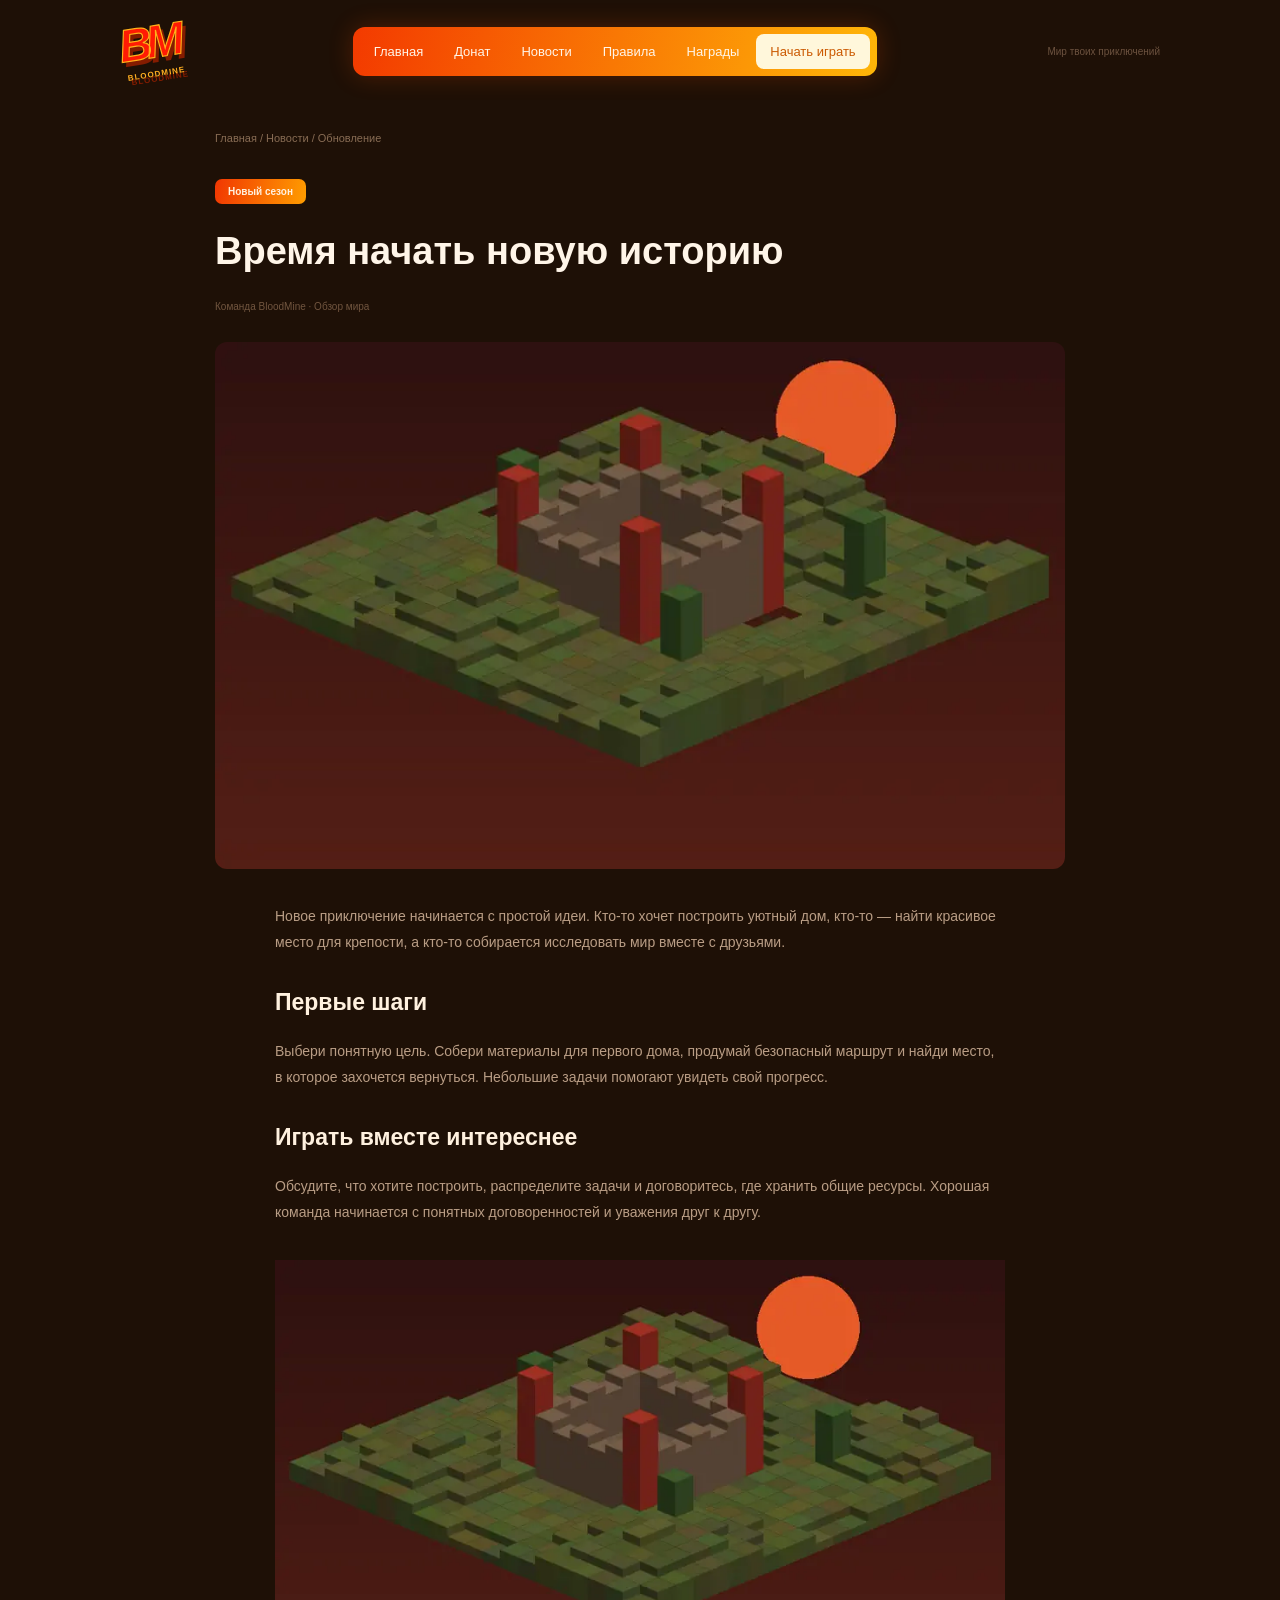
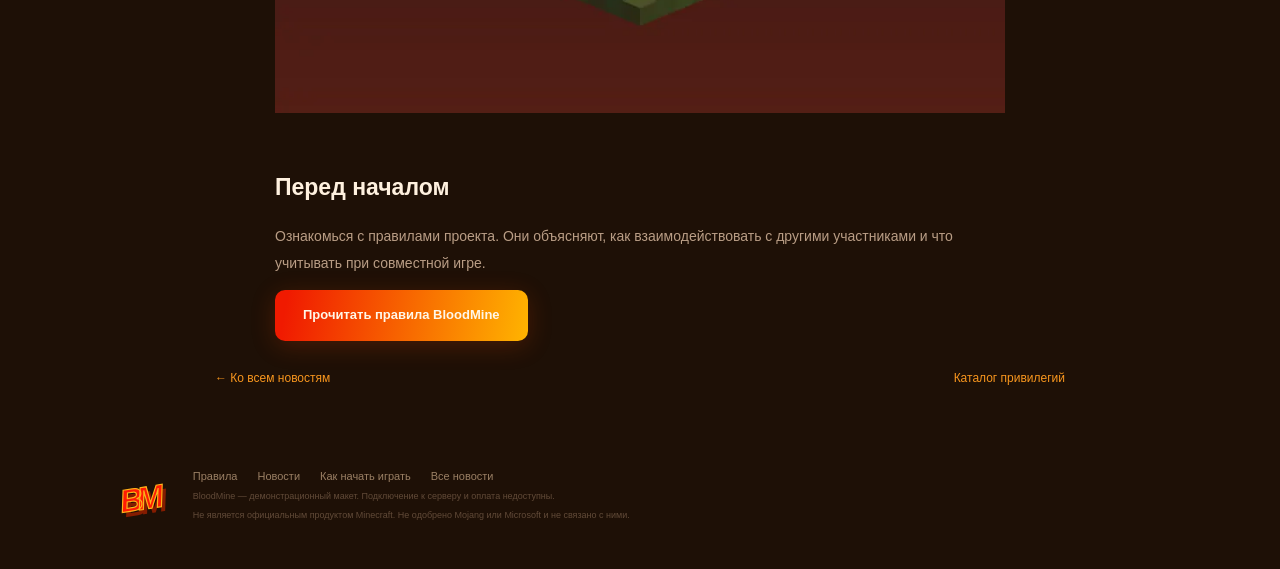
==== commit 616dca16: "done" ====
--- a/article.html
+++ b/article.html
@@ -1,33 +1,29 @@
-<!DOCTYPE html>
-<html lang="en">
-<head>
-  <meta charset="UTF-8">
-  <title>Главная</title>
-  <meta name="description" content="Лучший Minecraft сервер. Minecraft сервер, играть Minecraft, сервер Minecraft, лучший сервер.">
-  <meta name="keywords" content="minecraft, сервер, сервер майнкрафт, майнкрафт сервер, лучший сервер, донат, minecraft сервер">
-  <script src="assets/js/catalog.js"></script>
-  <script src="assets/js/widgets.js"></script>
-  <link rel="stylesheet" href="assets/css/components.css">
-  <link rel="stylesheet" href="assets/css/styles.css">
-</head>
-<body>
-    <div class="header wrap">
-      <a class="logo" href="index.html">BM<span>BLOODMINE</span></a>
-      <div class="nav">
-        <a href="index.html">Главная</a><a href="index.html#shop">Донат</a><a href="rules.html">Правила</a><a href="rewards.html">Награды</a>
-        <a class="nav-light" href="how-to-play.html">Начать играть</a>
-      </div>
-      <div class="header-note">Мир твоих приключений</div>
-    </div>
-    <div class="wrap article-page"><div class="breadcrumbs"><a href="index.html">Главная</a> / <a href="news.html">Новости</a> / Обновление</div><span class="pill">Новый сезон</span><h2>Время начать новую историю</h2><p class="article-meta">Команда BloodMine · Обзор мира</p><img class="article-cover" src="assets/images/season.png"><div class="article-body"><p>Новое приключение начинается с простой идеи. Кто-то хочет построить уютный дом, кто-то — найти красивое место для крепости, а кто-то собирается исследовать мир вместе с друзьями.</p><h4>Первые шаги</h4><p>Выбери понятную цель. Собери материалы для первого дома, продумай безопасный маршрут и найди место, в которое захочется вернуться. Небольшие задачи помогают увидеть свой прогресс.</p><p>Новое приключение начинается с простой идеи. Кто-то хочет построить уютный дом, кто-то — найти красивое место для крепости, а кто-то собирается исследовать мир вместе с друзьями.</p><h4>Играть вместе интереснее</h4><p>Обсудите, что хотите построить, распределите задачи и договоритесь, где хранить общие ресурсы. Хорошая команда начинается с понятных договоренностей и уважения друг к другу.</p><img src="assets/images/world.png"><h4>Перед началом</h4><p>Ознакомься с правилами проекта. Они объясняют, как взаимодействовать с другими участниками и что учитывать при совместной игре.</p><a class="orange" href="rules.html">Читать</a></div><div class="article-bottom"><a href="news.html">Назад</a><a href="index.html#shop">Еще</a></div></div>
-    <div class="footer wrap">
-      <a class="logo small-logo" href="index.html">BM</a>
-      <div><div class="footer-links"><a href="rules.html">Правила</a><a href="news.html">Новости</a><a href="how-to-play.html">Как начать</a><a href="archive.html">Еще</a></div>
-      <p>BloodMine — демонстрационный макет. Подключение к серверу и оплата недоступны.</p>
-      <p>Не является официальным продуктом Minecraft. Не одобрено Mojang или Microsoft и не связано с ними.</p></div>
-    </div>
-    <div class="overlay" id="dialog"><div class="modal"><div class="modal-close" onclick="closeDialog()">×</div><div class="pill">BloodMine</div><h2 id="dialog-title">Информация</h2><p id="dialog-text"></p><button class="orange" onclick="closeDialog()">Понятно</button></div></div>
-    <div class="toast" id="toast"></div>
-    <script src="assets/js/app.js"></script><script src="assets/js/effects.js"></script>
-</body>
-</html>
+<!DOCTYPE html>
+
+<html lang="ru">
+<head>
+<meta content="width=device-width, initial-scale=1" name="viewport"/><meta charset="utf-8"/>
+<title>Новый сезон BloodMine — идеи для первого приключения</title>
+<meta content="Обзор нового сезона BloodMine: первый дом, исследование игрового мира, совместная игра и правила сообщества." name="description"/>
+<link href="assets/css/styles.css" rel="stylesheet"/>
+</head>
+<body>
+<div class="header wrap">
+<a class="logo" href="index.html">BM<span>BLOODMINE</span></a>
+<div class="nav">
+<a href="index.html">Главная</a><a href="index.html#shop">Донат</a><a href="news.html">Новости</a><a href="rules.html">Правила</a><a href="rewards.html">Награды</a>
+<a class="nav-light" href="how-to-play.html">Начать играть</a>
+</div>
+<div class="header-note">Мир твоих приключений</div>
+</div>
+<div class="wrap article-page" role="main"><div class="breadcrumbs"><a href="index.html">Главная</a> / <a href="news.html">Новости</a> / Обновление</div><span class="pill">Новый сезон</span><h1>Время начать новую историю</h1><p class="article-meta">Команда BloodMine · Обзор мира</p><img alt="Иллюстрация нового сезона BloodMine" class="article-cover" decoding="async" height="521" loading="lazy" src="assets/images/season.webp" width="840"/><div class="article-body"><p>Новое приключение начинается с простой идеи. Кто-то хочет построить уютный дом, кто-то — найти красивое место для крепости, а кто-то собирается исследовать мир вместе с друзьями.</p><h2>Первые шаги</h2><p>Выбери понятную цель. Собери материалы для первого дома, продумай безопасный маршрут и найди место, в которое захочется вернуться. Небольшие задачи помогают увидеть свой прогресс.</p><h2>Играть вместе интереснее</h2><p>Обсудите, что хотите построить, распределите задачи и договоритесь, где хранить общие ресурсы. Хорошая команда начинается с понятных договоренностей и уважения друг к другу.</p><img alt="Иллюстрация мира Minecraft с постройками" decoding="async" height="521" loading="lazy" src="assets/images/world.webp" width="840"/><h2>Перед началом</h2><p>Ознакомься с правилами проекта. Они объясняют, как взаимодействовать с другими участниками и что учитывать при совместной игре.</p><a class="orange" href="rules.html">Прочитать правила BloodMine</a></div><div class="article-bottom"><a href="news.html">← Ко всем новостям</a><a href="index.html#shop">Каталог привилегий</a></div></div>
+<div class="footer wrap">
+<a class="logo small-logo" href="index.html">BM</a>
+<div><div class="footer-links"><a href="rules.html">Правила</a><a href="news.html">Новости</a><a href="how-to-play.html">Как начать играть</a><a href="news.html">Все новости</a></div>
+<p>BloodMine — демонстрационный макет. Подключение к серверу и оплата недоступны.</p>
+<p>Не является официальным продуктом Minecraft. Не одобрено Mojang или Microsoft и не связано с ними.</p></div>
+</div>
+<div aria-hidden="true" class="overlay" id="dialog" role="presentation"><div aria-describedby="dialog-text" aria-labelledby="dialog-title" aria-modal="true" class="modal" role="dialog" tabindex="-1"><button aria-label="Закрыть окно" class="modal-close" type="button">×</button><div class="pill">BloodMine</div><h2 id="dialog-title">Информация</h2><p id="dialog-text"></p><button class="orange">Понятно</button></div></div>
+<div class="toast" id="toast"></div>
+</body>
+</html>
--- a/assets/css/styles.css
+++ b/assets/css/styles.css
@@ -8,7 +8,7 @@
 
 body {
     margin: 0;
-    min-width: 1100px;
+    min-width: 0;
     color: #fff5e8;
     background: #1e1006;
     font-family: "Trebuchet MS", Arial, sans-serif;
@@ -28,7 +28,7 @@
 }
 
 .wrap {
-    width: 1040px;
+    width: min(1040px, calc(100% - 32px));
     margin: 0 auto;
 }
 
@@ -811,3 +811,140 @@
     max-height: 300px;
     object-fit: contain;
 }
+
+/* Удобство клавиатурного ввода и адаптивность: 390 / 768 / 1280 px. */
+:focus-visible {outline:3px solid #ffd26f;outline-offset:3px}
+[hidden]{display:none !important}
+img{max-width:100%;height:auto}
+button{font:inherit}
+body{font-size:16px;overflow-wrap:break-word}
+.header{min-height:102px;height:auto;gap:18px;padding-top:18px;padding-bottom:18px}
+.nav{flex-wrap:wrap;justify-content:center}
+.nav a{font-size:13px}
+.hero h1{font-size:40px;line-height:1.1;margin:18px 0}
+.section-title h1{font-size:32px;line-height:1.2}
+.article-page h1{font-size:38px;line-height:1.2}
+.hero-copy,.hero p{max-width:100%}
+.store{max-width:100%}
+.product-column{flex:0 0 258px;min-width:0}
+.description-column{flex:1;min-width:0}
+.store-preview{flex:0 0 170px}
+.description-column .orange{width:calc(100% - 40px)}
+.tab,.terms button{border:0;background:transparent;white-space:nowrap}
+.terms .selected{background:#ef780a}
+.product-row{display:flex;width:100%;border:0;text-align:left;color:#fff5e8;gap:10px;align-items:center}
+.product-row span:first-child{text-align:left}
+.product-row .product-price{white-space:nowrap}
+.term-hint{margin:4px 20px 8px;color:#ba9c81;font-size:12px;line-height:1.4}
+.rule-heading{width:100%;text-align:left;border:0;color:#fff5e8;background:transparent;align-items:center}
+.modal-close{border:0;background:transparent}
+.dialog-open{overflow:hidden}
+.modal{max-width:calc(100vw - 30px);max-height:calc(100dvh - 30px);overflow-y:auto}
+.news-card img{aspect-ratio:840/521;object-fit:cover}
+.rules-list,.rules-intro,.bottom-help{max-width:100%}
+.guide-player{object-fit:contain}
+.article-body img{width:100%;height:auto}
+.news-wide>img{object-fit:contain;flex-shrink:1}
+.footer-links{flex-wrap:wrap}
+@media(max-width:1100px){
+  .header-note{display:none}
+  .hero-players{left:44%;width:56%;height:390px}
+  .hero-front{left:43%;height:360px}
+  .hero-back{left:0;height:295px}
+  .hero-copy{width:52%}
+  .hero h1{font-size:clamp(28px,4vw,40px)}
+  .hero p{width:auto}
+  .store{width:100%}
+  .tabs{margin-left:0}
+  .inner-page{padding:20px 20px 45px}
+  .article-page{width:min(850px,calc(100% - 32px))}
+  .rules-intro,.rules-list,.bottom-help{width:100%}
+  .guide-steps{min-width:0;flex:1}
+}
+@media(max-width:800px){
+  .header{justify-content:center}
+  .nav{width:100%;justify-content:center}
+  .hero{min-height:360px;height:auto}
+  .hero-copy{width:54%}
+  .hero-players{top:45px;left:50%;width:50%;height:315px;pointer-events:none}
+  .hero-back{height:240px}
+  .hero-front{height:310px;left:36%}
+  .hero-button{max-width:100%}
+  .hero-button span{margin-left:12px}
+  .store-body{flex-wrap:wrap}
+  .store-preview{flex:1 1 25%;min-width:160px}
+  .product-column{flex:1 1 42%}
+  .description-column{flex:1 1 100%;padding:12px}
+  .tabs{flex-wrap:wrap}
+  .news-grid,.rewards-grid{grid-template-columns:repeat(2,minmax(0,1fr))}
+  .news-wide{gap:15px}
+  .news-wide img{width:40%}
+  .guide-layout{gap:20px}
+  .guide-player{width:29%;height:auto}
+  .reward-banner{padding:20px}
+}
+@media(max-width:600px){
+  .wrap{width:calc(100% - 28px)}
+  .header{padding-top:15px;gap:16px}
+  .logo{font-size:42px}
+  .nav{gap:3px;padding:6px}
+  .nav a{font-size:12px;padding:10px 8px}
+  .hero{padding:24px 0 260px;display:block}
+  .hero-copy{width:100%}
+  .hero h1{font-size:32px;letter-spacing:-.3px}
+  .hero h1 br{display:none}
+  .hero p{font-size:15px;line-height:1.6}
+  .hero-button{width:100%;font-size:15px}
+  .hero-players{left:50%;transform:translateX(-50%);width:290px;top:auto;bottom:0;height:250px}
+  .hero-back{height:218px;left:0;top:25px}
+  .hero-front{height:245px;left:140px;top:0}
+  .section-title{margin:26px 0}
+  .section-title h1,.section-title h2{font-size:27px}
+  .section-title p{font-size:14px}
+  .shop-section{padding-top:0}
+  .store{padding:12px;border-radius:12px}
+  .tabs{justify-content:center;gap:4px;margin-bottom:12px}
+  .tab{font-size:12px;padding:10px}
+  .store-body{display:flex;flex-direction:column}
+  .store-preview,.product-column,.description-column{width:100%;flex:auto}
+  .store-preview img{max-height:190px;width:auto;object-fit:contain;margin:0 auto}
+  .description-column .orange{max-width:none}
+  .product-row{font-size:14px;padding:12px}
+  .product-price{font-size:12px}
+  .news-section{padding-top:38px}
+  .news-grid,.rewards-grid{grid-template-columns:1fr;gap:16px}
+  .news-card img{max-height:230px}
+  .news-copy p,.news-copy a{font-size:14px}
+  .about{padding:20px;margin-top:40px}
+  .about p{font-size:14px}
+  .footer{flex-direction:column;align-items:flex-start;gap:20px;padding:35px 0}
+  .footer-links{gap:12px;line-height:1.5}
+  .footer p{font-size:11px;line-height:1.6}
+  .inner-page{padding:15px 0 35px;min-height:auto}
+  .rules-intro,.rule-content,.guide-step p{font-size:14px}
+  .rule-heading{font-size:15px;padding:16px}
+  .reward-banner{padding:15px;gap:14px}
+  .reward-banner img{width:90px}
+  .guide-layout{flex-direction:column}
+  .guide-steps{width:100%}
+  .guide-player{width:150px;margin:0 auto;max-height:210px}
+  .guide-note{margin:20px 0}
+  .news-wide{flex-direction:column;align-items:stretch;padding:15px}
+  .news-wide img{width:80%;max-height:210px;margin:auto}
+  .article-page{width:calc(100% - 28px);padding:12px 0}
+  .article-page h1{font-size:28px}
+  .article-body{font-size:15px;line-height:1.7}
+  .article-cover{width:100%;height:auto}
+  .modal{padding:32px 20px 22px}
+  .modal h2{font-size:22px}
+}
+@media(prefers-reduced-motion:reduce){html{scroll-behavior:auto};*,*::before,*::after{animation-duration:.01ms !important;transition-duration:.01ms !important}}
+/* Исправление сетки статьи и переносов заголовка после контрольных снимков. */
+.article-body{width:min(730px,100%)}
+.article-cover{max-width:100%;height:auto}
+.article-body h2{color:#fff1df;font-size:23px;line-height:1.3;margin-top:32px}
+@media(max-width:600px){
+ .hero h1{font-size:30px;line-height:1.15}
+ .hero h1 br{display:initial}
+ .article-bottom{flex-wrap:wrap;gap:12px}
+}
